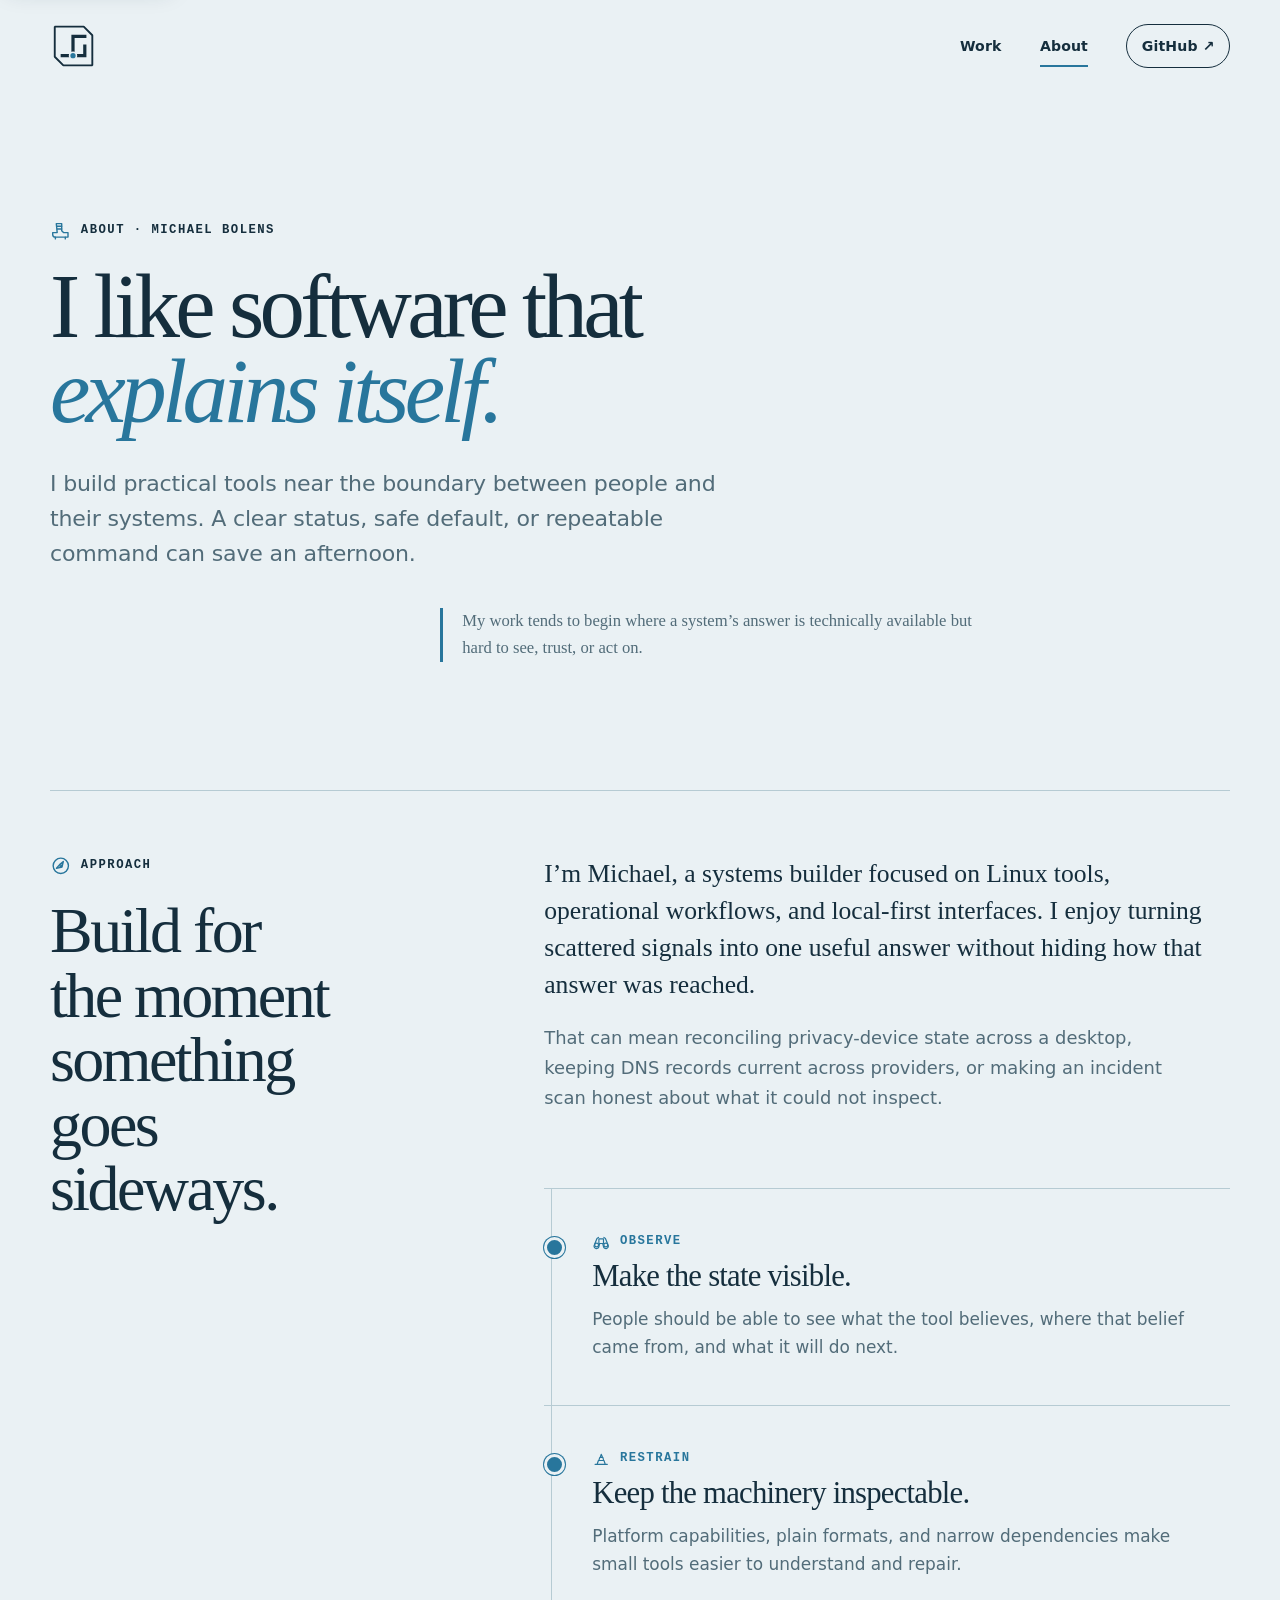
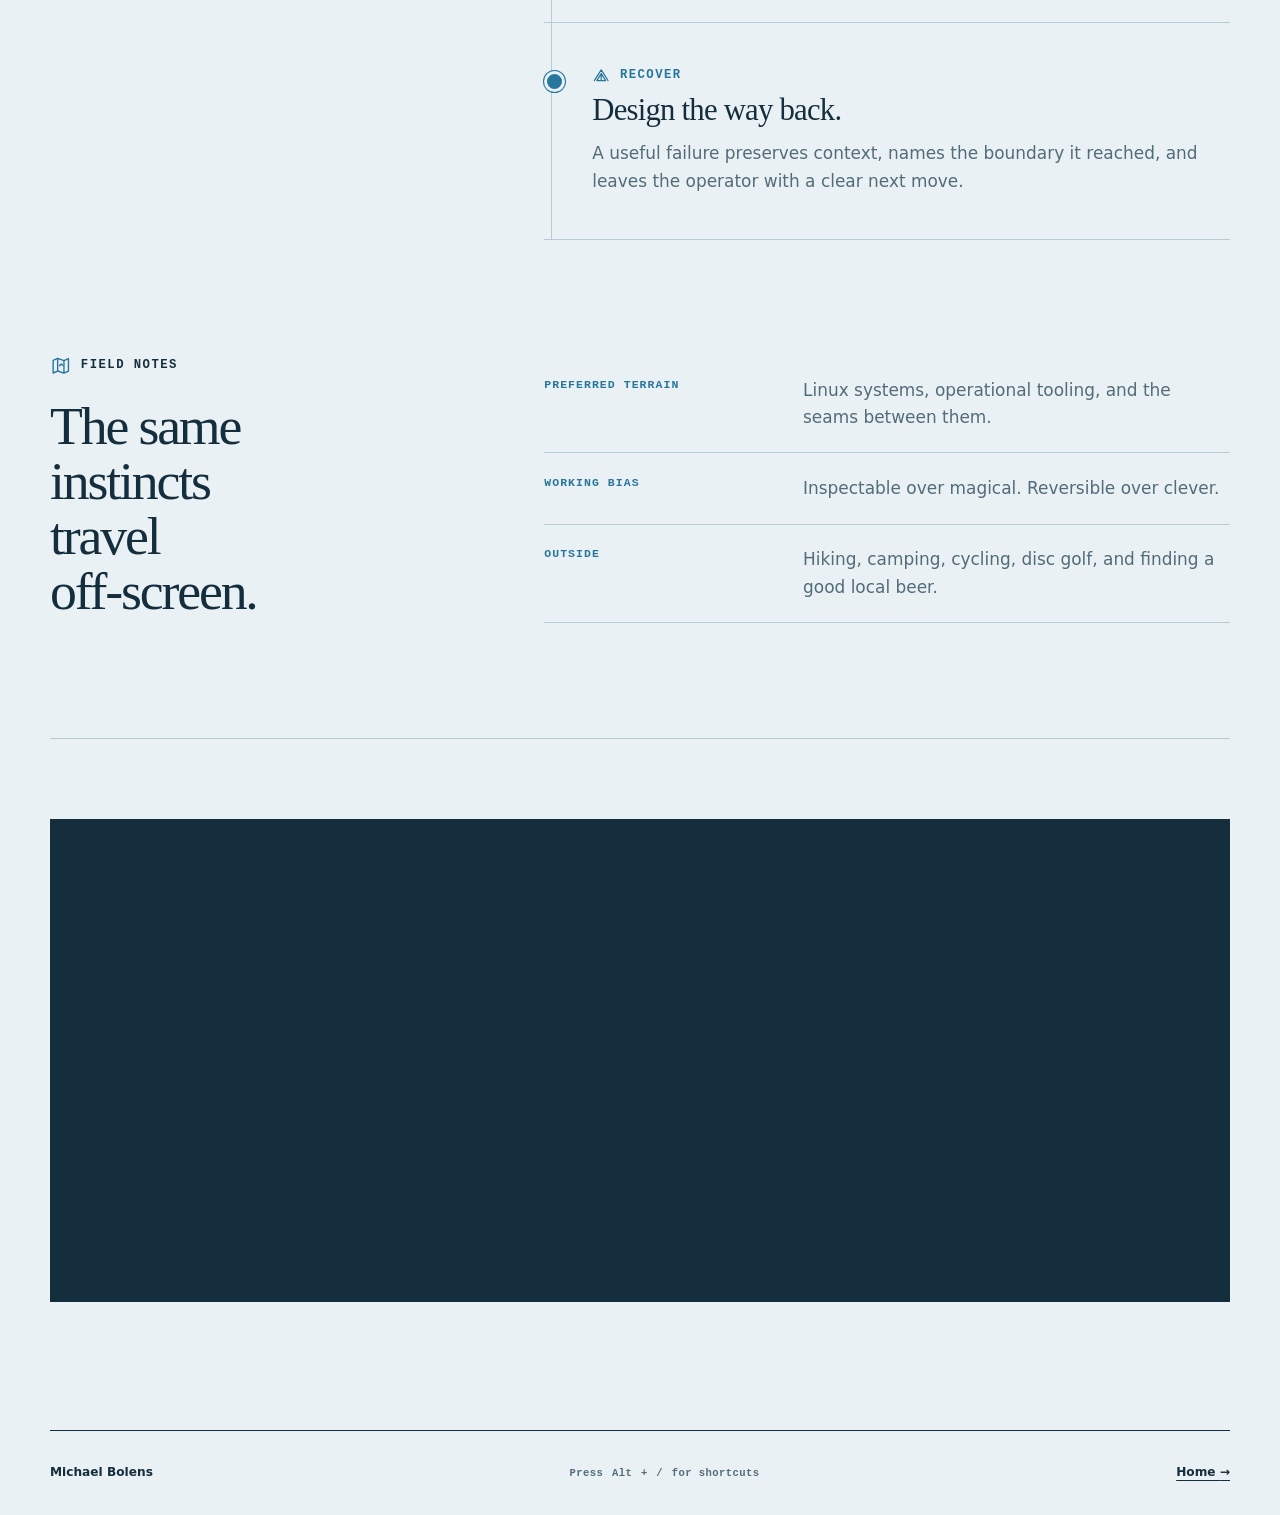
==== about/index.html @ bfe9352b "feat(ui): place trail glyphs across pages" ====
<!doctype html>
<html lang="en">
<head>
  <meta charset="utf-8"><meta name="viewport" content="width=device-width, initial-scale=1">
  <meta name="description" content="How Michael Bolens designs inspectable Linux tools, local-first interfaces, and practical recovery paths.">
  <meta property="og:title" content="About Michael Bolens">
  <meta property="og:description" content="An approach to Linux tools built around visible state, narrow dependencies, and clear recovery paths.">
  <meta property="og:type" content="website"><meta property="og:url" content="https://bolens.github.io/about/">
  <meta property="og:image" content="https://bolens.github.io/assets/social-card-v2.png"><meta property="og:image:alt" content="Michael Bolens, Linux systems builder. Tools that show their work.">
  <meta name="twitter:card" content="summary_large_image"><meta name="twitter:image" content="https://bolens.github.io/assets/social-card-v2.png">
  <meta name="theme-color" content="#eaf1f4" media="(prefers-color-scheme: light)"><meta name="theme-color" content="#10232f" media="(prefers-color-scheme: dark)"><title>About | Michael Bolens</title>
  <link rel="canonical" href="https://bolens.github.io/about/"><link rel="icon" href="../assets/favicon.svg" type="image/svg+xml"><script src="/assets/theme-picker.js"></script><script src="/assets/trail-glyphs.js" defer></script><link rel="stylesheet" href="../assets/site.css">
  <script type="application/ld+json">{"@context":"https://schema.org","@type":"ProfilePage","name":"About Michael Bolens","url":"https://bolens.github.io/about/","mainEntity":{"@type":"Person","name":"Michael Bolens","url":"https://bolens.github.io/","sameAs":["https://github.com/bolens"],"jobTitle":"Linux systems builder","knowsAbout":["Linux","infrastructure","desktop tooling","self-hosting","open-source software"]}}</script>
</head>
<body>
  <a class="skip-link" href="#main">Skip to content</a>
  <header class="site-header wrap"><a class="wordmark" href="../" aria-label="Michael Bolens, home"><svg class="brand-mark" viewBox="0 0 48 48" aria-hidden="true"><path class="brand-mark-frame" d="M7 6h27l8 8v28H15l-8-8Z"/><path class="brand-mark-route" d="M14 33h10V15h11M24 33h11v-9"/><circle class="brand-mark-node" cx="24" cy="33" r="3.2"/></svg></a><nav aria-label="Primary navigation"><a href="../#selected-work">Work</a><a aria-current="page" href="./">About</a><a class="nav-cta" rel="me" href="https://github.com/bolens">GitHub <span aria-hidden="true">↗</span></a></nav></header>
  <main id="main" class="inner-page wrap" tabindex="-1">
    <header class="page-intro about-intro" data-reveal><p class="eyebrow">About · Michael Bolens</p><h1>I like software that<br><em>explains itself.</em></h1><p class="lede">I build practical tools near the boundary between people and their systems. A clear status, safe default, or repeatable command can save an afternoon.</p><p class="about-intro-note">My work tends to begin where a system’s answer is technically available but hard to see, trust, or act on.</p></header>
    <section class="about-grid" aria-labelledby="about-approach" data-reveal>
      <div class="about-heading"><p class="eyebrow">Approach</p><h2 id="about-approach">Build for the moment something goes sideways.</h2></div>
      <div class="about-story">
        <div class="about-prologue"><p>I’m Michael, a systems builder focused on Linux tools, operational workflows, and local-first interfaces. I enjoy turning scattered signals into one useful answer without hiding how that answer was reached.</p><p>That can mean reconciling privacy-device state across a desktop, keeping DNS records current across providers, or making an incident scan honest about what it could not inspect.</p></div>
        <div class="about-principles">
          <article><p class="eyebrow">Observe</p><h3>Make the state visible.</h3><p>People should be able to see what the tool believes, where that belief came from, and what it will do next.</p></article>
          <article><p class="eyebrow">Restrain</p><h3>Keep the machinery inspectable.</h3><p>Platform capabilities, plain formats, and narrow dependencies make small tools easier to understand and repair.</p></article>
          <article><p class="eyebrow">Recover</p><h3>Design the way back.</h3><p>A useful failure preserves context, names the boundary it reached, and leaves the operator with a clear next move.</p></article>
        </div>
      </div>
    </section>
    <section class="about-field-notes" aria-labelledby="field-notes-title" data-reveal>
      <header><p class="eyebrow">Field notes</p><h2 id="field-notes-title">The same instincts travel off-screen.</h2></header>
      <dl><div><dt>Preferred terrain</dt><dd>Linux systems, operational tooling, and the seams between them.</dd></div><div><dt>Working bias</dt><dd>Inspectable over magical. Reversible over clever.</dd></div><div><dt>Outside</dt><dd>Hiking, camping, cycling, disc golf, and finding a good local beer.</dd></div></dl>
    </section>
    <section class="availability" data-reveal><p class="eyebrow">Follow the work</p><h2>The repositories carry the full trail: decisions, revisions, and working code.</h2><a class="button" href="https://github.com/bolens">Explore my GitHub profile <span aria-hidden="true">↗</span></a></section>
  </main>
  <footer class="site-footer wrap"><p>Michael Bolens</p><a href="../">Home <span aria-hidden="true">→</span></a></footer>
</body></html>
---- assets/site.css ----
:root {
  --paper: #eaf1f4; --snow: #f9fcfd; --ink: #152e3d; --muted: #526c79;
  --copper: #28769c; --lichen: #5f887d; --line: #b6cbd3;
  --art-hot:#b64055;--art-warm:#a76516;--art-success:#26745f;--art-cool:#397a94;--art-violet:#684c9c;--art-panel:#173746;--art-panel-line:#5d8da0;--art-on-panel:#f2fafc;--art-track:#496b78;--art-forest:#3f765d;
  --serif: Charter, 'Bitstream Charter', 'Iowan Old Style', 'Palatino Linotype', Georgia, serif;
  --sans: 'Avenir Next', Avenir, 'Segoe UI Variable', 'Segoe UI', ui-sans-serif, system-ui, -apple-system, sans-serif;
  --mono: 'IBM Plex Mono', 'SFMono-Regular', Consolas, 'Liberation Mono', ui-monospace, monospace;
  --wrap: min(1180px, calc(100vw - 40px));
  --scene-sky:#d9eef4;--scene-sky-edge:#77a8b8;--scene-celestial:#e4b95f;
}
:root[data-palette="alpine"] { --paper:#edf4f3;--snow:#fbfdfb;--ink:#142c2b;--muted:#536765;--copper:#b64c32;--lichen:#718d62;--line:#b9c9c6;--art-hot:#c3442e;--art-warm:#a76811;--art-success:#327559;--art-cool:#3f7d8b;--art-violet:#76549b;--art-panel:#173633;--art-panel-line:#668f88;--art-on-panel:#f3fbf8;--art-track:#547873;--art-forest:#527f55; }
:root[data-palette="desert"] { --paper:#f3ead8;--snow:#fffaf0;--ink:#302820;--muted:#6d5e4e;--copper:#b4492f;--lichen:#667a45;--line:#cdbda5;--art-hot:#c63f2e;--art-warm:#9c6411;--art-success:#497044;--art-cool:#397885;--art-violet:#765396;--art-panel:#382820;--art-panel-line:#96725a;--art-on-panel:#fff7e8;--art-track:#806858;--art-forest:#637446; }
:root[data-palette="glacier"] { --paper:#eaf1f4;--snow:#f9fcfd;--ink:#152e3d;--muted:#526c79;--copper:#28769c;--lichen:#5f887d;--line:#b6cbd3;--art-hot:#b64055;--art-warm:#a76516;--art-success:#26745f;--art-cool:#397a94;--art-violet:#684c9c;--art-panel:#173746;--art-panel-line:#5d8da0;--art-on-panel:#f2fafc;--art-track:#496b78;--art-forest:#3f765d; }
:root[data-palette="signal"] { --paper:#f0edf5;--snow:#fcfaff;--ink:#2b233b;--muted:#685e78;--copper:#7550a4;--lichen:#347765;--line:#c9bfd6;--art-hot:#b83e69;--art-warm:#9a6418;--art-success:#28735f;--art-cool:#34778f;--art-violet:#724ca7;--art-panel:#302541;--art-panel-line:#806b9a;--art-on-panel:#fcf8ff;--art-track:#675778;--art-forest:#39745c; }
:root[data-palette="forest"] { --paper:#edf1e7;--snow:#fafcf6;--ink:#243126;--muted:#5d6b5e;--copper:#a74f32;--lichen:#66804d;--line:#bdc8b8;--art-hot:#b74d36;--art-warm:#9a6a21;--art-success:#3d7146;--art-cool:#477985;--art-violet:#6e5b8c;--art-panel:#263b2b;--art-panel-line:#718b70;--art-on-panel:#f5faef;--art-track:#617760;--art-forest:#476b3f; }
:root[data-palette="coast"] { --paper:#e8f0ef;--snow:#f8fcfb;--ink:#173337;--muted:#557075;--copper:#b85d3f;--lichen:#4f8171;--line:#b4c9c7;--art-hot:#c25243;--art-warm:#a77926;--art-success:#367563;--art-cool:#337b91;--art-violet:#665b91;--art-panel:#183d42;--art-panel-line:#609099;--art-on-panel:#f1fbfa;--art-track:#557b7e;--art-forest:#427664; }
:root[data-palette="meadow"] { --paper:#f1efe4;--snow:#fcfbf5;--ink:#313426;--muted:#6c6c58;--copper:#6c579c;--lichen:#708442;--line:#ccc8b5;--art-hot:#b64f72;--art-warm:#a8741d;--art-success:#557936;--art-cool:#497d88;--art-violet:#7354a3;--art-panel:#343a27;--art-panel-line:#858c62;--art-on-panel:#fbfaef;--art-track:#74765f;--art-forest:#5d7539; }
:root[data-palette="volcanic"] { --paper:#eeeae7;--snow:#faf8f6;--ink:#342a27;--muted:#70615c;--copper:#c24f35;--lichen:#68744c;--line:#cbbdb7;--art-hot:#d04432;--art-warm:#ae6819;--art-success:#557345;--art-cool:#477681;--art-violet:#765588;--art-panel:#3d2b27;--art-panel-line:#936d61;--art-on-panel:#fff8f4;--art-track:#816963;--art-forest:#61704a; }
* { box-sizing: border-box; }
html { scroll-behavior: smooth; background: var(--paper); }
body { margin: 0; color: var(--ink); background: var(--paper); font: 400 clamp(1rem,.97rem + .12vw,1.06rem)/1.62 var(--sans); font-kerning: normal; font-optical-sizing: auto; font-variant-ligatures: common-ligatures contextual; text-rendering: optimizeLegibility; }
main:focus { outline: 0; }
.visually-hidden { position:absolute!important; width:1px!important; height:1px!important; margin:-1px!important; padding:0!important; overflow:hidden!important; clip:rect(0 0 0 0)!important; clip-path:inset(50%)!important; border:0!important; white-space:nowrap!important; }
a { color: inherit; text-decoration-thickness: .08em; text-underline-offset: .18em; }
svg { display: block; max-width: 100%; }
.palette-picker { position: fixed; z-index: 30; right: max(1rem,calc((100vw - 1180px)/2)); bottom: 1rem; color: var(--ink); font: 700 .72rem/1.3 var(--mono); letter-spacing: .06em; text-transform: uppercase; }
.palette-picker[hidden] { display: none; }
.palette-picker summary { display: flex; align-items: center; gap: .55rem; padding: .7rem .85rem; border: 1px solid var(--line); border-radius: 999px; background: color-mix(in srgb,var(--snow) 92%,transparent); box-shadow: 0 8px 24px color-mix(in srgb,var(--ink) 12%,transparent); cursor: pointer; list-style: none; backdrop-filter: blur(10px); }
.palette-picker summary::-webkit-details-marker { display: none; }.palette-picker summary:focus-visible { outline: 3px solid var(--copper); outline-offset: 3px; }
.palette-current { width: .75rem; aspect-ratio: 1; border: 2px solid var(--snow); border-radius: 50%; background: var(--copper); box-shadow: 0 0 0 1px var(--ink); }
.palette-panels { position:absolute; right:0; bottom:calc(100% + .6rem); display:grid; grid-template-columns:minmax(13rem,1fr) minmax(8rem,.7fr); gap:1px; width:max-content; max-width:calc(100vw - 2rem); overflow:hidden; border:1px solid var(--line); border-radius:4px; background:var(--line); box-shadow:0 18px 45px color-mix(in srgb,var(--ink) 16%,transparent); }
.palette-picker fieldset { min-width: 0; margin: 0; padding: .55rem; border: 0; background: var(--snow); }
.palette-picker .theme-options { min-width: 8rem; }
.palette-picker legend { position: absolute; width: 1px; height: 1px; overflow: hidden; clip-path: inset(50%); white-space: nowrap; }
.palette-picker label { display: grid; grid-template-columns: auto 2.6rem 1fr; align-items: center; gap: .65rem; padding: .65rem .55rem; border-radius: 2px; cursor: pointer; }.palette-picker label:hover { background: var(--paper); }.palette-picker input { margin: 0; accent-color: var(--copper); }
.palette-picker .theme-options label { grid-template-columns:auto 1fr; }
.palette-swatches { display:flex; overflow:hidden; height:1rem; border:1px solid color-mix(in srgb,var(--ink) 25%,transparent); border-radius:999px; }.palette-swatches i { flex:1; background:var(--option-paper); }.palette-swatches i:nth-child(2) { background:var(--option-ink); }.palette-swatches i:nth-child(3) { background:var(--option-accent); }.palette-swatches i:nth-child(4) { background:var(--option-terrain); }.palette-swatches i:nth-child(5) { background:var(--option-water); }
[data-palette-option="alpine"] { --option-paper:#edf4f3;--option-ink:#142c2b;--option-accent:#b64c32;--option-terrain:#718d62;--option-water:#3f7d8b;--option-night-paper:#102322;--option-night-ink:#eaf3ef;--option-night-accent:#ef795c;--option-night-terrain:#a8c49a;--option-night-water:#8fcbd4; }
[data-palette-option="desert"] { --option-paper:#f3ead8;--option-ink:#302820;--option-accent:#b4492f;--option-terrain:#667a45;--option-water:#397885;--option-night-paper:#211914;--option-night-ink:#f7ead2;--option-night-accent:#ff7952;--option-night-terrain:#b3c578;--option-night-water:#79c4cf; }
[data-palette-option="glacier"] { --option-paper:#eaf1f4;--option-ink:#152e3d;--option-accent:#28769c;--option-terrain:#5f887d;--option-water:#397a94;--option-night-paper:#10232f;--option-night-ink:#eaf6fa;--option-night-accent:#70bce2;--option-night-terrain:#83b7aa;--option-night-water:#72c1df; }
[data-palette-option="signal"] { --option-paper:#f0edf5;--option-ink:#2b233b;--option-accent:#7550a4;--option-terrain:#347765;--option-water:#34778f;--option-night-paper:#1d1729;--option-night-ink:#f3edfa;--option-night-accent:#c09aef;--option-night-terrain:#78c7ae;--option-night-water:#74c5df; }
[data-palette-option="forest"] { --option-paper:#edf1e7;--option-ink:#243126;--option-accent:#a74f32;--option-terrain:#66804d;--option-water:#477985;--option-night-paper:#172119;--option-night-ink:#eef5e9;--option-night-accent:#f08a62;--option-night-terrain:#a8c47c;--option-night-water:#82c4cc; }
[data-palette-option="coast"] { --option-paper:#e8f0ef;--option-ink:#173337;--option-accent:#b85d3f;--option-terrain:#4f8171;--option-water:#337b91;--option-night-paper:#102326;--option-night-ink:#edf8f7;--option-night-accent:#ff9471;--option-night-terrain:#83c2aa;--option-night-water:#76cadc; }
[data-palette-option="meadow"] { --option-paper:#f1efe4;--option-ink:#313426;--option-accent:#6c579c;--option-terrain:#708442;--option-water:#497d88;--option-night-paper:#202019;--option-night-ink:#f5f2df;--option-night-accent:#c5a4f1;--option-night-terrain:#b1c976;--option-night-water:#83c5ce; }
[data-palette-option="volcanic"] { --option-paper:#eeeae7;--option-ink:#342a27;--option-accent:#c24f35;--option-terrain:#68744c;--option-water:#477681;--option-night-paper:#211a18;--option-night-ink:#f8eee8;--option-night-accent:#ff7b57;--option-night-terrain:#aebc78;--option-night-water:#7ac2ce; }
:root[data-theme="night"] [data-palette-option] { --option-paper:var(--option-night-paper);--option-ink:var(--option-night-ink);--option-accent:var(--option-night-accent);--option-terrain:var(--option-night-terrain);--option-water:var(--option-night-water); }
.command-palette { color-scheme:inherit; width: min(42rem,calc(100vw - 2rem)); max-height: min(42rem,calc(100dvh - 2rem)); margin: clamp(1rem,12vh,7rem) auto auto; padding: 0; overflow: hidden; border: 1px solid var(--line); border-radius: 5px; background: var(--snow); color: var(--ink); box-shadow: 0 28px 90px color-mix(in srgb,var(--ink) 28%,transparent); }
.command-palette::backdrop { background: color-mix(in srgb,var(--ink) 42%,transparent); backdrop-filter: blur(7px); }
.command-search { display: grid; grid-template-columns: auto 1fr auto; align-items: center; gap: .75rem; padding: .9rem 1rem; border-bottom: 1px solid var(--line); color: var(--muted); }
.command-search > span { color: var(--copper); font: 400 1.5rem/1 var(--serif); }
.command-search input { min-width: 0; padding: .3rem 0; border: 0; outline: 0; background: transparent; color: var(--ink); font: 400 clamp(1rem,2vw,1.18rem)/1.4 var(--sans); }
.command-search input::placeholder { color: var(--muted); }
.command-palette kbd { min-width: 1.55rem; padding: .16rem .34rem; border: 1px solid var(--line); border-bottom-width: 2px; border-radius: 3px; background: var(--paper); color: var(--muted); font: 700 .66rem/1.2 var(--mono); text-align: center; }
.command-results { max-height: min(29rem,calc(100dvh - 11rem)); overflow-y: auto; padding: .45rem; }
.command-results button { width: 100%; display: grid; grid-template-columns: 1fr auto; align-items: center; gap: 1rem; padding: .75rem .8rem; border: 0; border-radius: 3px; background: transparent; color: var(--ink); text-align: left; cursor: pointer; }
.command-results button[aria-selected="true"] { background: var(--paper); box-shadow: inset 3px 0 var(--copper); }
.command-results button span { display: grid; gap: .14rem; }
.command-results b { font: 700 .9rem/1.35 var(--sans); }
.command-results small { color: var(--muted); font-size: .76rem; line-height: 1.35; }
.command-results i { color: var(--copper); font: normal 700 .64rem/1.3 var(--mono); letter-spacing: .07em; text-transform: uppercase; }
.command-meta { display:flex!important; grid-auto-flow:column; align-items:center; justify-content:end; gap:.6rem!important; }
.command-meta kbd { white-space:nowrap; }
.command-empty { margin: 0; padding: 2.5rem 1rem; color: var(--muted); text-align: center; }
.command-palette footer { display: flex; gap: 1rem; padding: .65rem 1rem; border-top: 1px solid var(--line); color: var(--muted); font: 700 .65rem/1.4 var(--mono); }
.command-palette footer span { display: flex; align-items: center; gap: .3rem; }
.wrap { width: var(--wrap); margin-inline: auto; }
.skip-link { position:fixed; z-index:20; top:8px; left:8px; padding:.7rem 1rem; border:1px solid var(--art-panel-line); border-radius:3px; background:var(--art-panel); color:var(--art-on-panel); box-shadow:0 8px 24px color-mix(in srgb,var(--ink) 18%,transparent); translate:0 -150%; }
.skip-link:is(:focus,:focus-visible) { translate:0!important; }
.skip-link:focus-visible { outline-color:var(--copper); }
:focus-visible { outline: 3px solid var(--copper); outline-offset: 4px; }
.site-header { min-height: 92px; display: flex; justify-content: space-between; align-items: center; }
.wordmark { display: block; width: 46px; color: var(--ink); text-decoration: none; }
.wordmark { view-transition-name: site-mark; }
.brand-mark { width: 100%; overflow: visible; scale: 1.12; }
.brand-mark-frame { fill: none; stroke: currentColor; stroke-width: 1.75; stroke-linejoin: bevel; }
.brand-mark-route { fill: none; stroke: currentColor; stroke-width: 3; stroke-linecap: square; stroke-linejoin: miter; }
.brand-mark-node { fill: var(--copper); stroke: var(--paper); stroke-width: 1.5; }
.wordmark .brand-mark-route, .wordmark .brand-mark-node { transition: stroke .2s, fill .2s, translate .2s; }
.wordmark:hover .brand-mark-route { stroke: var(--copper); translate: 2px 0; }
.wordmark:hover .brand-mark-node { fill: var(--ink); }
nav { display: flex; align-items: center; gap: clamp(1.2rem, 3vw, 2.4rem); }
.site-header nav { view-transition-name: site-nav; }
nav a { text-decoration: none; font-size: .88rem; font-weight: 700; letter-spacing: .01em; }
nav a:not(.nav-cta) { padding-block: .6rem; background: linear-gradient(var(--copper),var(--copper)) 0 100%/0 2px no-repeat; transition: background-size .25s ease; }
nav a:not(.nav-cta):hover, nav a[aria-current="page"] { background-size: 100% 2px; }
.nav-cta { border: 1px solid var(--ink); border-radius: 999px; padding: .58rem .9rem; transition: color .2s, background .2s; }
.nav-cta:hover { background: var(--ink); color: var(--snow); }
.hero { min-height: calc(100svh - 92px); display: grid; grid-template-columns: 1.03fr .97fr; align-items: center; gap: clamp(1rem, 5vw, 5rem); padding-block: clamp(2rem, 5vw, 5rem) 5rem; }
.eyebrow { margin: 0 0 1.4rem; font: 700 clamp(.7rem,.67rem + .12vw,.77rem)/1.45 var(--mono); letter-spacing: .12em; text-transform: uppercase; }
.eyebrow:has(.trail-glyph) { display:flex; align-items:center; gap:.58rem; }
.trail-glyph { width:1.35rem; height:1.35rem; flex:0 0 auto; overflow:visible; color:var(--copper); fill:none; stroke:currentColor; stroke-width:1.55; stroke-linecap:round; stroke-linejoin:round; vector-effect:non-scaling-stroke; }
.case-story .trail-glyph { color:var(--lichen); }
.contact .trail-glyph { color:var(--art-warm); }
.about-principles .trail-glyph { width:1.15rem; height:1.15rem; }
.status-dot { display: inline-block; width: .56rem; aspect-ratio: 1; margin-right: .5rem; border-radius: 50%; background: var(--copper); box-shadow: 0 0 0 4px color-mix(in srgb, var(--copper) 18%, transparent); }
h1,h2,h3 { text-wrap: balance; }
p,dd,small { text-wrap: pretty; }
h1 { margin: 0; font: 400 clamp(3.5rem,7.1vw,6.9rem)/.94 var(--serif); letter-spacing: -.052em; }
h1 em, h2 em { color: var(--copper); font-weight: 400; }
.lede { max-width: 39rem; margin: 2rem 0 0; color: var(--muted); font-size: clamp(1.1rem,1.35vw + .72rem,1.38rem); line-height: 1.58; letter-spacing: -.008em; }
.hero-actions { display: flex; flex-wrap: wrap; align-items: center; gap: 1.4rem; margin-top: 2.3rem; }
.button { display: inline-flex; align-items: center; gap: 1.5rem; border: 1px solid var(--ink); border-radius: 999px; padding: .85rem 1.15rem; background: var(--ink); color: var(--snow); text-decoration: none; font-size: .86rem; font-weight: 700; transition: transform .2s, background .2s, color .2s; }
.button:hover { transform: translateY(-2px); background: var(--copper); border-color: var(--copper); }
.text-link { padding: .6rem 0; font-size: .9rem; font-weight: 700; text-underline-offset: .3rem; }
.signal-map { margin: 0; align-self: stretch; display: flex; flex-direction: column; justify-content: center; }
.signal-map svg { width: min(100%, 610px); margin-inline: auto; overflow: visible; }
.signal-map figcaption { margin: -1rem 1rem 0 auto; color: var(--muted); font: .75rem/1.4 var(--mono); text-transform: uppercase; letter-spacing: .08em; }
.contours path { fill: none; stroke: var(--line); stroke-width: 1; }
.signal-path { fill: none; stroke: var(--copper); stroke-width: 4; stroke-linecap: round; stroke-dasharray: 1; stroke-dashoffset: 1; animation: route 2.2s .35s cubic-bezier(.65,0,.25,1) forwards; }
.signal-glow { stroke: color-mix(in srgb, var(--copper) 18%, transparent); stroke-width: 16; }
.map-node circle:first-child { fill: var(--paper); stroke: var(--ink); stroke-width: 2; filter: url(#soft-shadow); }
.map-node .pulse { fill: none; stroke: var(--copper); stroke-width: 2; transform-box: fill-box; transform-origin: center; animation: pulse 3s ease-out infinite; }
.map-node text, .map-key text { fill: var(--ink); font: 700 11px var(--mono); letter-spacing: 1px; }
.map-key path { stroke: var(--ink); stroke-width: 1; }
.node-infra .pulse { animation-delay: .45s; }.node-desktop .pulse { animation-delay: .9s;}.node-play .pulse { animation-delay: 1.35s;}
@keyframes route { to { stroke-dashoffset: 0; }}
@keyframes pulse { 0%,35% { opacity: .8; transform: scale(.65); } 75%,100% { opacity: 0; transform: scale(1.65); }}
.principles { display: grid; grid-template-columns: .8fr 3fr; align-items: center; padding: 1.35rem 0; border-block: 1px solid var(--line); }
.principles p { margin: 0; color: var(--muted); font: 700 .75rem var(--mono); text-transform: uppercase; letter-spacing: .1em; }
.principles ul { display: flex; justify-content: space-between; gap: 1.5rem; margin: 0; padding: 0; list-style: none; font: 400 clamp(1.05rem, 2vw, 1.4rem) var(--serif); }
.principles li::before { content: '◆'; margin-right: 1rem; color: var(--copper); font-size: .52em; vertical-align: .22em; }
.work-section { padding-block: clamp(6rem, 12vw, 11rem); }
.section-heading { display: grid; grid-template-columns: .7fr 2fr 1.1fr; gap: 2rem; align-items: end; margin-bottom: 4rem; }
.section-heading .eyebrow { align-self: start; }
.section-heading h2, .toolbox h2, .about-grid h2, .availability h2 { margin: 0; font: 400 clamp(2.3rem,5vw,4.7rem)/1.01 var(--serif); letter-spacing: -.04em; }
.section-heading > p:last-child { margin: 0; color: var(--muted); }
.project-list { display: grid; grid-template-columns: repeat(2, 1fr); gap: 1.2rem; }
.project { min-width: 0; }
.project-featured { grid-column: 1 / -1; }
.project-link { height: 100%; display: grid; grid-template-rows: auto 1fr; overflow: clip; border: 1px solid var(--line); border-radius: 3px; background: var(--snow); text-decoration: none; transition: transform .28s ease, box-shadow .28s ease; }
.project-link:hover { transform: translateY(-5px); box-shadow: 0 20px 45px rgba(20,44,43,.11); }
.project-visual { background: color-mix(in srgb,var(--paper) 78%,var(--lichen)); overflow: hidden; }
.project-featured .project-visual { aspect-ratio: 2.45 / 1; }
.project:not(.project-featured) .project-visual { aspect-ratio: 1.55 / 1; }
.project-visual svg { width: 100%; height: 100%; }
.project-visual text { fill: var(--muted); font: 700 11px var(--mono); letter-spacing: 1.4px; }
.card-grid { fill: none; stroke: color-mix(in srgb,var(--ink) 12%,transparent); stroke-width: 1; }
.visual-ddns .ddns-routes path { fill: none; stroke: var(--art-track); stroke-width: 2.5; stroke-dasharray: 6 9; }
.visual-ddns .ddns-endpoints > g > circle:first-child { fill: var(--paper); stroke: var(--ink); stroke-width: 4; }
.visual-ddns .endpoint-core { fill: var(--lichen); stroke: var(--paper); stroke-width: 2; transform-box: fill-box; transform-origin: center; animation: endpoint-pulse 2.4s ease-in-out infinite; }
.visual-ddns .ddns-endpoints > g:nth-child(2) .endpoint-core { animation-delay: -.8s; }.visual-ddns .ddns-endpoints > g:nth-child(3) .endpoint-core { animation-delay: -1.6s; }
.visual-ddns .ddns-packets circle { fill: var(--art-hot); stroke: var(--art-warm); stroke-width: 3; }
.ddns-server rect { fill: var(--art-panel); stroke: var(--art-panel-line); stroke-width: 2; }.ddns-server .server-top { stroke: var(--art-panel-line); stroke-width: 2; }.ddns-server > circle:not(.server-status) { fill: var(--art-hot); }.ddns-server > circle:nth-of-type(2) { fill: var(--art-warm); }.ddns-server .server-lines { fill: none; stroke: var(--art-on-panel); stroke-width: 7; stroke-linecap: round; }.ddns-server .server-status { fill: var(--art-success); animation: status-blink 1.8s ease-in-out infinite; }
@keyframes endpoint-pulse { 50% { fill: var(--art-hot); scale: 1.35; } }
@keyframes status-blink { 50% { opacity: .35; } }
.visual-shield .shield { fill: var(--art-panel); }.visual-shield .shield-inset { fill: none; stroke: var(--art-panel-line); stroke-width: 2; stroke-dasharray: 5 7; }.visual-shield .scan { stroke: var(--art-hot); stroke-width: 5; stroke-linecap: round; filter: drop-shadow(0 0 5px color-mix(in srgb,var(--art-hot) 55%,transparent)); animation: scan 2.8s ease-in-out infinite; }.visual-shield .check { fill: none; stroke: var(--art-on-panel); stroke-width: 12; stroke-linecap: round; stroke-linejoin: round; stroke-dasharray: 1; stroke-dashoffset: 1; animation: check-draw 2.8s ease-out infinite; }.evidence-dots circle { fill: var(--art-warm); stroke: var(--ink); stroke-width: 3; transform-box: fill-box; transform-origin: center; animation: evidence-read 2.8s ease-in-out infinite; }.evidence-dots circle:nth-child(2) { animation-delay: -.9s; }.evidence-dots circle:nth-child(3) { animation-delay: -1.8s; }
@keyframes scan { 0%,100% { translate: 0 -35px; opacity: .45; } 50% { translate: 0 45px; opacity: 1; }}
@keyframes check-draw { 0%,48% { stroke-dashoffset: 1; } 72%,100% { stroke-dashoffset: 0; } }
@keyframes evidence-read { 50% { fill: var(--art-hot); scale: 1.35; } }
.visual-devices .device-panel { fill: var(--art-panel); stroke: var(--art-panel-line); stroke-width: 2; }.device-header { stroke: var(--art-panel-line); stroke-width: 2; }.window-dots circle { fill: var(--art-hot); }.window-dots circle:nth-child(2) { fill: var(--art-warm); }.window-dots circle:nth-child(3) { fill: var(--art-success); }.device-icons { fill: none; stroke: var(--art-success); stroke-width: 3; stroke-linecap: round; stroke-linejoin: round; }.device-labels path { stroke: var(--art-on-panel); stroke-width: 5; stroke-linecap: round; opacity: .82; }.toggle-tracks rect { fill: var(--art-track); }.toggles circle { fill: var(--art-hot); transform-box: fill-box; transform-origin: center; animation: toggle 3.6s steps(1,end) infinite; }.toggles circle:nth-child(2){animation-delay:-1.2s}.toggles circle:nth-child(3){animation-delay:-2.4s}
@keyframes toggle { 50% { fill: var(--art-success); translate: 28px 0; }}
.project-copy { padding: clamp(1.4rem, 3vw, 2.4rem); }
.project-meta { margin: 0 0 1rem; color: var(--muted); font: 700 .75rem/1.4 var(--mono); letter-spacing: .08em; text-transform: uppercase; }
.project h3 { display: flex; justify-content: space-between; gap: 1rem; margin: 0; font: 400 clamp(1.8rem,3.6vw,3.1rem)/1.08 var(--serif); letter-spacing: -.032em; }
.project-copy > p:last-child { max-width: 62ch; margin: 1rem 0 0; color: var(--muted); line-height: 1.62; }
.project-evidence { display:grid; grid-template-columns:repeat(2,minmax(0,1fr)); gap:1px; margin:1.25rem 0 0; border-top:1px solid var(--line); background:var(--line); }
.project-evidence div { min-width:0; padding:.85rem .75rem 0 0; background:var(--snow); }
.project-evidence dt { color:var(--muted); font:700 .64rem/1.4 var(--mono); letter-spacing:.1em; text-transform:uppercase; }
.project-evidence dd { margin:.22rem 0 0; font:700 .78rem/1.45 var(--sans); }
.all-work { margin: 2.2rem 0 0; text-align: center; }.button-secondary { background: transparent; color: var(--ink); }.button-secondary:hover { color: var(--snow); }
.toolbox { display: grid; grid-template-columns: 1fr 1.25fr; gap: clamp(3rem, 8vw, 8rem); padding-block: clamp(5rem, 10vw, 9rem); border-top: 1px solid var(--line); }
.toolbox dl { margin: 0; }.toolbox dl div { padding: 1.45rem 0; border-bottom: 1px solid var(--line); }.toolbox dt { margin-bottom: .55rem; font: 700 .75rem/1.4 var(--mono); text-transform: uppercase; letter-spacing: .11em; }.toolbox dd { max-width: 58ch; margin: 0; color: var(--muted); font-size: 1.08rem; line-height: 1.62; }
.current { display:grid; grid-template-columns:.7fr 2.3fr; gap:clamp(2rem,7vw,7rem); padding-block:clamp(4rem,8vw,7rem); border-top:1px solid var(--line); }
.current h2,.contact h2 { max-width:16ch; margin:0; font:400 clamp(2.2rem,4.4vw,4.2rem)/1.03 var(--serif); letter-spacing:-.04em; }
.current h2 + p,.contact div > p { max-width:62ch; margin:1.4rem 0 0; color:var(--muted); font-size:1.06rem; line-height:1.68; }
.current-date { margin:0; color:var(--muted); font:700 .68rem/1.45 var(--mono); letter-spacing:.08em; text-transform:uppercase; }
.contact { display:grid; grid-template-columns:1.35fr 1fr; gap:clamp(2rem,7vw,7rem); align-items:end; padding:clamp(3rem,6vw,5.5rem); background:var(--ink); color:var(--paper); }
.contact .eyebrow,.contact div > p { color:color-mix(in srgb,var(--paper) 72%,transparent); }
.contact .button { margin-top:1.6rem; border-color:var(--paper); background:var(--paper); color:var(--ink); }
.contact .button:hover { border-color:var(--copper); background:var(--copper); color:var(--paper); }
.hobbies { display: grid; grid-template-columns: minmax(13rem,.8fr) 2fr; align-items: center; gap: clamp(2rem,6vw,6rem); padding-block: clamp(3rem,6vw,4.5rem); border-top: 1px solid var(--line); }
.hobbies-heading h2 { max-width: 22rem; margin: 0; font: 400 clamp(1.7rem,2.8vw,2.65rem)/1.03 var(--serif); letter-spacing: -.04em; }
.hobby-route { position: relative; min-width: 0; isolation: isolate; }
.hobby-trail,.hobby-flight-layer { position: absolute; inset: 5px 0 auto; width: 100%; height: 96px; overflow: visible; pointer-events: none; }.hobby-trail { z-index: -1; }.hobby-flight-layer { z-index: 2; }
.hobby-trail path { fill: none; stroke: var(--line); stroke-width: 1.5; stroke-dasharray: .018 .014; vector-effect: non-scaling-stroke; }
.hobby-traveler,.hobby-landed-disc { fill: var(--copper); stroke: var(--paper); stroke-width: 2.5; vector-effect: non-scaling-stroke; }.traveler-disc .disc-body { fill:var(--art-hot);stroke:var(--art-warm); }.traveler-disc .disc-rim { fill:none;stroke:color-mix(in srgb,var(--art-hot) 65%,var(--ink));stroke-width:1.3; }.traveler-disc .disc-mark { fill:var(--scene-celestial);stroke:none; }.hobby-landed-disc { display: none; }
.hobby-thrower { fill: var(--paper); stroke: var(--ink); stroke-width: 2; stroke-linecap: round; stroke-linejoin: round; vector-effect: non-scaling-stroke; transform-box: view-box; transform-origin: 25px 60px; animation: thrower-exit 24s linear infinite; }.hobby-thrower path { fill: none; }.thrower-body { transform-box: view-box; transform-origin: 25px 47px; animation: drive-lean 24s ease-out infinite; }.throwing-arm { transform-box: view-box; transform-origin: 25px 47px; animation: disc-throw 24s cubic-bezier(.2,.8,.3,1) infinite,throw-arm-visibility 24s linear infinite; }.walking-arm { opacity:0;animation:walk-arm-visibility 24s linear infinite; }.thrower-leg { transform-box: view-box; transform-origin: 25px 60px; }.thrower-leg-front { animation: walk-front 24s ease-in-out infinite; }.thrower-leg-back { animation: walk-back 24s ease-in-out infinite; }
.person-neck,.person-face,.person-clothes,.girl-clothes,.person-shoes { fill:none;stroke-linecap:round;stroke-linejoin:round; }.person-neck,.person-face,.person-hand { stroke:#9b674d; }.person-hand { fill:#d5a17d;stroke-width:.8; }.person-clothes { stroke:#86b2bd;stroke-width:1; }.girl-clothes { stroke:#a8c49a;stroke-width:1; }.person-shoes { stroke:#293b48;stroke-width:2.2; }
.hobby-thrower .man-hair-detail,.hobby-cheerers .man-hair-detail { fill:none;stroke:#7d4435;stroke-width:.75; }
.hobby-thrower .person-skin { fill: #d5a17d; stroke: #9b674d; }.hobby-thrower .man-hair { fill: #d99068; stroke: #d99068; }.hobby-thrower .man-beard { stroke: #8b553d; stroke-width: 1.3; }.hobby-thrower .man-glasses { fill: #111; stroke: #111; stroke-width: .8; }.hobby-thrower .thrower-body { fill: #527f91; stroke: #86b2bd; }.hobby-thrower .throwing-arm,.hobby-thrower .walking-arm { stroke:#d5a17d; }.throwing-hand { transform-box:view-box;transform-origin:25px 47px;animation:disc-throw 24s cubic-bezier(.2,.8,.3,1) infinite,throw-arm-visibility 24s linear infinite; }.walking-hand { opacity:0;animation:walk-arm-visibility 24s linear infinite; }.hobby-thrower .thrower-leg { stroke: #293b48; stroke-width: 2.8; }.walking-girl { opacity: 0; animation: companion-join 24s ease-in-out infinite; }.hobby-thrower .girl-hair { fill: #4a2d25; stroke: #4a2d25; }.hobby-thrower .girl-jacket { fill: #78996d; stroke: #a8c49a; }.hobby-thrower .girl-arms { stroke: #d5a17d; }.hobby-thrower .girl-legs { stroke: #343845; stroke-width: 2.6; }.walking-dog { opacity: 0; animation: dog-join 24s ease-in-out infinite; }.hobby-thrower .dog-body { fill: #f5f2e9; stroke: #f5f2e9; }.hobby-thrower .dog-head { fill: #141919; stroke: #141919; }.hobby-thrower .dog-eye { fill:#f5f2e9;stroke:none; }.hobby-thrower .dog-details,.hobby-thrower .dog-feathering { fill:none;stroke:#f5f2e9;stroke-width:1.25; }
.traveler-disc { transform-box:fill-box;transform-origin:center;animation:traveler-disc-form 24s linear infinite; }.traveler-ufo { opacity: 0; animation: traveler-ufo-form 24s linear infinite; }.traveler-ufo .ufo-shell { fill:var(--art-panel);stroke:var(--art-hot);stroke-width:2.5;transform-box:fill-box;transform-origin:center;scale:.58; }.traveler-ufo .ufo-canopy { fill:var(--art-success);stroke:var(--art-violet);stroke-width:1.2; }.traveler-ufo-lights { fill:var(--art-warm);stroke:none;animation:traveler-ufo-lights 1.8s steps(3,end) infinite; }.traveler-ufo .ufo-beam { fill: color-mix(in srgb,var(--copper) 45%,transparent); stroke: var(--copper); stroke-width: 2.5; opacity: 0; transform-box: fill-box; transform-origin: center top; animation: ufo-beam-cycle 24s linear infinite; }
.route-bigfoot { fill: #6f4b35; stroke: #d9b18c; stroke-width: 1.8; opacity: 0; scale:1; transform-box:view-box; transform-origin:center; vector-effect: non-scaling-stroke; animation: route-bigfoot-visibility 24s linear infinite,route-rider-depth 24s linear infinite; }
.bigfoot-anatomy { transform-box: fill-box; transform-origin: center bottom; animation: bigfoot-ride-posture 24s ease-in-out infinite; }.bigfoot-leg { transform-box: view-box; transform-origin: 0 13px; }.bigfoot-leg-left { animation: bigfoot-pedal-left 24s ease-in-out infinite; }.bigfoot-leg-right { animation: bigfoot-pedal-right 24s ease-in-out infinite; }.bigfoot-arms { animation: bigfoot-grip 24s ease-in-out infinite; transform-box: view-box; transform-origin: 0 7px; }
.route-bike { fill: none; stroke: var(--copper); stroke-width: 2; stroke-linecap: round; stroke-linejoin: round; opacity: 0; scale:1; transform-box:view-box; transform-origin:center; vector-effect: non-scaling-stroke; animation: route-bike-visibility 24s linear infinite,route-rider-depth 24s linear infinite; }.route-bike-tires { stroke:var(--ink); }.route-bike-frame { stroke:var(--art-hot); }.route-bike-saddle { stroke:var(--art-warm); }.route-bike-wheel { stroke:var(--art-cool);transform-box:fill-box;transform-origin:center;animation:hobby-pedal 1.2s linear infinite; }
.route-camp-tree-foreground { fill:var(--paper);stroke:var(--ink);stroke-width:1.7;stroke-linejoin:round;opacity:1;vector-effect:non-scaling-stroke;animation:route-tree-color 24s linear infinite; }
.hobby-cheerers { opacity:0;stroke-linecap:round;stroke-linejoin:round;vector-effect:non-scaling-stroke;animation:cheerers-arrive 24s ease-out infinite; }.hobby-cheerers .person-skin { fill:#d5a17d;stroke:#9b674d; }.hobby-cheerers .man-hair { fill:#d99068;stroke:#d99068; }.hobby-cheerers .man-beard { fill:none;stroke:#8b553d; }.hobby-cheerers .man-glasses { fill:#111;stroke:#111;stroke-width:.7; }.hobby-cheerers .cheer-man-body { fill:#527f91;stroke:#86b2bd; }.hobby-cheerers .girl-hair { fill:#4a2d25;stroke:#4a2d25; }.hobby-cheerers .girl-jacket { fill:#78996d;stroke:#a8c49a; }.hobby-cheerers .cheer-arm,.hobby-cheerers .cheer-hand { transform-box:view-box; }.hobby-cheerers .cheer-arm { fill:none;stroke:#d5a17d;stroke-width:2.2; }.hobby-cheerers .cheer-arm-left,.hobby-cheerers .cheer-hand-left { transform-origin:4px 36px;animation:cheer-left 24s ease-in-out infinite; }.hobby-cheerers .cheer-arm-right,.hobby-cheerers .cheer-hand-right { transform-origin:12px 36px;animation:cheer-right 24s ease-in-out infinite; }.cheerer-girl .cheer-arm-left,.cheerer-girl .cheer-hand-left { transform-origin:24px 38px; }.cheerer-girl .cheer-arm-right,.cheerer-girl .cheer-hand-right { transform-origin:32px 38px; }.hobby-cheerers .cheer-legs { fill:none;stroke:#343845;stroke-width:2.4; }.hobby-cheerers .dog-body { fill:#f5f2e9;stroke:#f5f2e9; }.hobby-cheerers .dog-head { fill:#141919;stroke:#141919; }.hobby-cheerers .dog-eye { fill:#f5f2e9;stroke:none; }.hobby-cheerers .dog-details,.hobby-cheerers .dog-feathering { fill:none;stroke:#f5f2e9;stroke-width:1.2; }.cheerer-dog { animation:cheer-dog 24s ease-in-out infinite; }
.hobby-thrower .thrower-man>.person-skin,.hobby-cheerers .cheerer-man>.person-skin { stroke:none; }.hobby-thrower .thrower-man>.man-hair,.hobby-cheerers .cheerer-man>.man-hair { fill:#b96345;stroke:none; }
.hobby-thrower .thrower-man>.man-neck,.hobby-cheerers .cheerer-man>.man-neck { fill:#d5a17d;stroke:none; }
.beer-disc-handoff { opacity:0;fill:var(--copper);stroke:var(--paper);stroke-width:1.6;transform-box:view-box;transform-origin:23px 3px;animation:beer-disc-handoff 24s linear infinite; }.beer-disc-handoff path { fill:none; }.beer-tap { opacity:0;transform-box:view-box;transform-origin:23px 6px;animation:traveler-tap-form 24s linear infinite; }.hobby-route .beer-tap .tap-body { fill:var(--copper);stroke:var(--paper);stroke-width:2;animation:color-tap-head 24s linear infinite; }.tap-badge { fill:var(--art-hot);stroke:var(--art-warm);stroke-width:1; }.tap-badge-mark { fill:var(--art-warm);stroke:none; }.tap-hardware { fill:none;stroke:var(--art-cool);stroke-width:1.35; }.hobby-route .beer-tap .tap-stream { fill:none;stroke:var(--art-warm);stroke-width:2.5;stroke-dasharray:3 2;opacity:0;animation:tap-flow 1s linear infinite,tap-stream-visibility 24s linear infinite; }
.hobby-route ul { display: grid; grid-template-columns: repeat(5,1fr); gap: clamp(.35rem,1.3vw,1rem); margin: 0; padding: 0; list-style: none; }
.hobby-route li { display: grid; justify-items: center; gap: .65rem; min-width: 0; color: var(--ink); font: 700 clamp(.66rem,1vw,.75rem)/1.2 var(--mono); letter-spacing: .06em; text-align: center; text-transform: uppercase; }
.hobby-hiking { animation: scene-hiking 24s linear infinite; }.hobby-camping { animation: scene-camping 24s linear infinite; }.hobby-cycling { animation: scene-cycling 24s linear infinite; }.hobby-disc-golf { animation: scene-disc-golf 24s linear infinite; }.hobby-craft-beer { animation: scene-craft-beer 24s linear infinite; }
.hobby-route li:nth-child(even) { translate: 0 1.6rem; }
.hobby-route li svg { width: clamp(3.3rem,5.5vw,4.25rem); padding: .65rem; overflow: visible; border: 1px solid var(--line); border-radius: 50%; background: var(--paper); fill: none; stroke: currentColor; stroke-width: 1.7; stroke-linecap: round; stroke-linejoin: round; }
.camp-star { transform-box: fill-box; transform-origin: center; animation: hobby-twinkle 3.6s ease-in-out infinite; }
.scene-night-only,.hike-aurora,.hike-moon,.moon-crater,.hike-stars,.camp-moon,.camp-sky-stars,.camp-star { visibility:hidden; }.scene-day-only { visibility:visible; }.hike-day-sun { fill:transparent;animation:hobby-rise 4s ease-in-out infinite,hike-day-sun-color 24s linear infinite; }.camp-day-sun { fill:transparent;animation:hobby-rise 4s ease-in-out infinite,camp-day-sun-color 24s linear infinite; }
.hike-night-sky { fill: var(--paper); stroke: currentColor; animation: alpine-sky-color 24s linear infinite; }.hike-aurora { fill: none; opacity: .7; stroke-width: 2.4; animation: alpine-aurora 5.5s ease-in-out infinite alternate,alpine-aurora-color 24s linear infinite; }.aurora-one { --aurora-active:var(--art-success); }.aurora-two { --aurora-active:var(--art-violet); animation-delay:-2.1s,0s; }.hike-moon { fill: var(--paper); stroke: currentColor; animation: alpine-moon-color 24s linear infinite; }.moon-crater,.hike-stars { stroke: currentColor; animation: alpine-stars 3.8s ease-in-out infinite,alpine-star-color 24s linear infinite; }.hike-snow { fill: var(--paper); stroke: currentColor; animation: alpine-snow-color 24s linear infinite; }.hike-pines { animation: color-pines 24s linear infinite; }
.bike-wheel, .bike-crank { transform-box: view-box; animation: hobby-pedal 5s linear infinite; }.bike-wheel-rear { transform-origin: 12px 34px; }.bike-wheel-front { transform-origin: 37px 34px; }.bike-crank { transform-origin: 25px 34px; animation-duration: 2.5s; }
.beer-foam,.beer-bubbles { opacity:0;animation:beer-content-visibility 24s linear infinite; }.beer-foam { animation:beer-content-visibility 24s linear infinite,beer-foam-color 24s linear infinite; }.beer-bubble { transform-box: fill-box; transform-origin: center; animation: hobby-bubble 3.2s ease-in infinite; }.bubble-two { animation-delay: 1.4s; }
@keyframes hobby-twinkle { 0%,100% { opacity: .45; scale: .78; } 50% { opacity: 1; scale: 1.12; } }
@keyframes hobby-rise { 0%,100% { translate: 0 1px; rotate: -4deg; } 50% { translate: 0 -2px; rotate: 4deg; } }
@keyframes hobby-pedal { to { rotate: 360deg; } }
@keyframes hike-day-sun-color { 0%,9%,100% { fill:transparent;stroke:currentColor; } 2%,7% { fill:var(--scene-celestial);stroke:var(--scene-celestial); } }
@keyframes camp-day-sun-color { 0%,8%,28%,100% { fill:transparent;stroke:currentColor; } 11%,25% { fill:var(--scene-celestial);stroke:var(--scene-celestial); } }
@keyframes traveler-disc-form { 0%,4%,40%,49%,69.3%,89.5% { opacity:1;scale:1;rotate:0deg; } 6%,38% { opacity:0;scale:1;rotate:0deg; } 49.6%,68.7% { opacity:0;scale:.7 .45;rotate:-8deg; } 91%,100% { opacity:0;scale:1;rotate:0deg; } }
@keyframes traveler-ufo-form { 0%,4%,40%,100% { opacity: 0; } 6%,38% { opacity: 1; } }
@keyframes traveler-ufo-lights { 0%,100% { opacity:.45; } 50% { opacity:1; } }
@keyframes beer-disc-handoff { 0%,49%,69.3%,100% { opacity:0;scale:1;rotate:0deg; } 49.6% { opacity:1;scale:1;rotate:0deg; } 50.8%,66% { opacity:0;scale:.3 .16;rotate:-12deg; } 67.3% { opacity:1;scale:.3 .16;rotate:12deg; } 68.7% { opacity:1;scale:1;rotate:0deg; } }
@keyframes traveler-tap-form { 0%,49.6%,67.3%,100% { opacity:0;translate:0;scale:.3 .16;rotate:-12deg; } 50.8%,66% { opacity:1;translate:0;scale:1;rotate:0deg; } }
@keyframes ufo-beam-cycle { 0%,13%,24%,32%,38%,100% { opacity: 0; scale: .7 0; } 16%,22%,34%,36% { opacity: .72; scale: 1 1; } 20%,35% { opacity: .9; scale: 1 1; } }
@keyframes tap-flow { to { stroke-dashoffset: -7; } }
@keyframes tap-stream-visibility { 0%,51.2%,66%,100% { opacity:0; } 52%,65.5% { opacity:1; } }
@keyframes disc-throw { 0% { rotate: -110deg; } 1.5% { rotate: -145deg; } 3.5%,100% { rotate: 18deg; } }
@keyframes throw-arm-visibility { 0%,3.8% { opacity:1; } 4.6%,100% { opacity:0; } }
@keyframes walk-arm-visibility { 0%,3.8% { opacity:0; } 4.6%,100% { opacity:1; } }
@keyframes drive-counter { 0% { rotate: 34deg; } 3.5%,100% { rotate: -24deg; } }
@keyframes drive-lean { 0% { rotate: -8deg; } 2% { rotate: 13deg; } 4%,100% { rotate: -4deg; } }
@keyframes thrower-exit { 0%,5% { opacity: 1; translate: 0; } 7% { translate: 8px 0; } 9% { translate: 18px -1px; } 11% { opacity: .75; translate: 30px 0; } 14%,100% { opacity: 0; translate: 48px -5px; } }
@keyframes companion-join { 0%,3% { opacity:0;translate:-18px 1px; } 4%,11% { opacity:1;translate:4px 0; } 7%,10% { translate:4px -1px; } 14%,100% { opacity:0;translate:4px 0; } }
@keyframes dog-join { 0%,3.5% { opacity:0;translate:-15px 1px; } 4.5%,11% { opacity:1;translate:7px 0; } 7.5%,10.5% { translate:7px -1px; } 14%,100% { opacity:0;translate:7px 0; } }
@keyframes walk-front { 0%,5%,14%,100% { rotate: 0deg; } 7%,11% { rotate: -18deg; } 9%,13% { rotate: 18deg; } }
@keyframes walk-back { 0%,5%,14%,100% { rotate: 0deg; } 7%,11% { rotate: 18deg; } 9%,13% { rotate: -18deg; } }
@keyframes route-bigfoot-visibility { 0%,10%,24%,31%,52%,100% { opacity: 0; } 12%,18%,34%,46% { opacity: 1; } 21% { opacity: .35; } 50% { opacity: .18; } }
@keyframes route-bike-visibility { 0%,35%,52%,100% { opacity: 0; } 38%,46% { opacity: 1; } 50% { opacity: .18; } }
@keyframes route-rider-depth { 0%,38% { scale:1; } 46% { scale:.88; } 50%,100% { scale:.58; } }
@keyframes station-bike-visibility { 0%,34%,52%,100% { opacity: 1; } 37%,49% { opacity: .08; } }
@keyframes bigfoot-ride-posture { 0%,35%,52%,100% { translate:0;rotate:0deg; } 38%,50% { translate:-6px -8px;rotate:12deg; } }
@keyframes bigfoot-grip { 0%,35%,52%,100% { rotate:0deg; } 38%,50% { rotate:-8deg; } }
@keyframes bigfoot-pedal-left { 0%,35%,52%,100% { rotate:0deg; } 38% { rotate:-24deg; } 41% { rotate:24deg; } 44% { rotate:-24deg; } 47% { rotate:24deg; } 50% { rotate:-24deg; } }
@keyframes bigfoot-pedal-right { 0%,35%,52%,100% { rotate:0deg; } 38% { rotate:24deg; } 41% { rotate:-24deg; } 44% { rotate:24deg; } 47% { rotate:-24deg; } 50% { rotate:24deg; } }
@keyframes beer-fill { 0%,49% { opacity:0;scale:1 0; } 52% { opacity:.9;scale:1 .08; } 65%,100% { opacity:.94;scale:1 1; } }
@keyframes beer-content-visibility { 0%,51% { opacity:0; } 54%,100% { opacity:1; } }
@keyframes cheerers-arrive { 0%,87% { opacity:0;translate:-18px 5px; } 92%,100% { opacity:1;translate:0; } }
@keyframes cheer-left { 0%,88% { rotate:24deg; } 92%,94%,98%,100% { rotate:-16deg; } 93%,96%,99% { rotate:8deg; } }
@keyframes cheer-right { 0%,88% { rotate:-24deg; } 92%,94%,98%,100% { rotate:16deg; } 93%,96%,99% { rotate:-8deg; } }
@keyframes cheer-dog { 0%,88% { translate:-6px 3px; } 92%,96%,100% { translate:0; } 94%,98% { translate:0 -2px; } }
@keyframes scene-hiking { 0%,9%,100% { color: var(--ink); } 2%,7% { color: var(--copper); } }
@keyframes scene-camping { 0%,8%,28%,100% { color: var(--ink); } 11%,25% { color: var(--copper); } }
@keyframes scene-cycling { 0%,23%,39%,100% { color: var(--ink); } 26%,36% { color: var(--copper); } }
@keyframes scene-craft-beer { 0%,46%,71%,100% { color: var(--ink); } 50%,68% { color: var(--copper); } }
@keyframes scene-disc-golf { 0%,79%,100% { color: var(--ink); } 84%,97% { color: var(--copper); } }
.hobby-route .beer-liquid { fill:currentColor;stroke:none;transform-box:view-box;transform-origin:24px 41px;animation:beer-fill 24s linear infinite,beer-liquid-color 24s linear infinite; }.hobby-route .beer-fill-foam { fill:currentColor;stroke:none;animation:beer-foam-color 24s linear infinite; }.hobby-route .pint-outline { fill: none; }
.basket-caught-disc { fill:var(--art-hot);stroke:var(--art-warm);stroke-width:1.4;opacity:0;animation:basket-disc-catch 24s linear infinite; }
.camp-night-sky,.cycle-sky,.disc-sky { fill:var(--paper);stroke:currentColor; }.camp-night-sky { animation:camp-sky-color 24s linear infinite; }.camp-moon { animation:camp-moon-color 24s linear infinite; }.camp-sky-stars { animation:camp-stars-color 24s linear infinite; }.camp-ground { animation:camp-ground-color 24s linear infinite; }.camp-fire { animation:camp-fire-color 24s linear infinite,hobby-rise 2.2s ease-in-out infinite; }.cycle-sky { animation:cycle-sky-color 24s linear infinite; }.cycle-sun { animation:cycle-sun-color 24s linear infinite,hobby-rise 4.6s ease-in-out infinite; }.cycle-cloud { animation:cycle-cloud-color 24s linear infinite; }.cycle-hills,.cycle-pines { animation:cycle-land-color 24s linear infinite; }.disc-sky { animation:disc-sky-color 24s linear infinite; }.disc-sun { animation:disc-sun-color 24s linear infinite,hobby-rise 4.2s ease-in-out infinite; }.disc-cloud { animation:disc-cloud-color 24s linear infinite; }.disc-course { animation:disc-course-color 24s linear infinite; }.disc-flight-arc { stroke-dasharray:2 3;animation:disc-arc-color 24s linear infinite; }
.hobby-route .hike-mountains { animation: color-lichen 24s linear infinite; }.hobby-route .hike-sun { animation: hobby-rise 4s ease-in-out infinite,color-sun 24s linear infinite; }.hobby-route .camp-tent { animation: color-tent 24s linear infinite,color-tent-fill 24s linear infinite; }.hobby-route .camp-details { animation:color-camp-details 24s linear infinite; }.hobby-route .camp-tree { animation: color-tree 24s linear infinite; }.hobby-route .camp-star { animation: hobby-twinkle 3.6s ease-in-out infinite,color-star 24s linear infinite; }.hobby-route .camp-lantern { animation:color-lantern 24s linear infinite; }.hobby-route .bike-frame { animation:color-bike-frame 24s linear infinite; }.hobby-route .bike-tires { animation:color-bike-tires 24s linear infinite; }.hobby-route .bike-details { animation:color-bike-details 24s linear infinite; }.hobby-route .bike-wheel { animation:hobby-pedal 5s linear infinite,color-bike-spokes 24s linear infinite; }.hobby-route .bike-crank { animation:hobby-pedal 2.5s linear infinite,color-bike-crank 24s linear infinite; }.hobby-route .pint-outline { animation:color-glass 24s linear infinite; }.hobby-route .beer-details { animation:color-glass-base 24s linear infinite; }.hobby-route .disc-pin { animation: color-flag 24s linear infinite; }.hobby-route .disc-basket,.hobby-route .disc-basket-rim { animation: color-basket 24s linear infinite; }
.hobby-cycling > svg { animation: station-bike-visibility 24s linear infinite; }
@keyframes color-lichen { 0%,9%,100% { stroke: currentColor; } 2%,7% { stroke: var(--lichen); } } @keyframes color-sun { 0%,9%,100% { stroke: currentColor; } 2%,7% { stroke: var(--scene-celestial); } }
@keyframes color-pines { 0%,9%,100% { stroke:currentColor; } 2%,7% { stroke:var(--art-forest); } } @keyframes alpine-stars { 0%,100% { opacity:.38; } 50% { opacity:1; } } @keyframes alpine-aurora { from { opacity:.48;translate:0 1px; } to { opacity:.88;translate:0 -1px; } }
@keyframes alpine-sky-color { 0%,9%,100% { fill:var(--paper);stroke:currentColor; } 2%,7% { fill:var(--scene-sky);stroke:var(--scene-sky-edge); } } @keyframes alpine-aurora-color { 0%,9%,100% { stroke:currentColor; } 2%,7% { stroke:var(--aurora-active); } } @keyframes alpine-moon-color { 0%,9%,100% { fill:var(--paper);stroke:currentColor; } 2%,7% { fill:var(--scene-celestial);stroke:var(--scene-celestial); } } @keyframes alpine-star-color { 0%,9%,100% { stroke:currentColor; } 2%,7% { stroke:var(--scene-celestial); } } @keyframes alpine-snow-color { 0%,9%,100% { fill:var(--paper);stroke:currentColor; } 2%,7% { fill:var(--snow);stroke:var(--snow); } }
@keyframes color-tent { 0%,8%,28%,100% { stroke: currentColor; } 11%,25% { stroke: var(--art-hot); } } @keyframes color-tree { 0%,8%,28%,100% { stroke: currentColor; } 11%,25% { stroke: var(--art-forest); } } @keyframes color-star { 0%,8%,28%,100% { stroke: currentColor; } 11%,25% { stroke: var(--scene-celestial); } }
@keyframes color-tent-fill { 0%,8%,28%,100% { fill:transparent; } 11%,25% { fill:color-mix(in srgb,var(--art-hot) 45%,var(--paper)); } } @keyframes color-camp-details { 0%,8%,28%,100% { stroke:currentColor; } 11%,25% { stroke:var(--art-warm); } } @keyframes color-lantern { 0%,8%,28%,100% { stroke:currentColor;fill:transparent; } 11%,25% { stroke:var(--art-warm);fill:var(--art-hot); } }
@keyframes camp-sky-color { 0%,8%,28%,100% { fill:var(--paper);stroke:currentColor; } 11%,25% { fill:var(--scene-sky);stroke:var(--scene-sky-edge); } } @keyframes camp-moon-color { 0%,8%,28%,100% { fill:transparent;stroke:currentColor; } 11%,25% { fill:var(--scene-celestial);stroke:var(--scene-celestial); } } @keyframes camp-stars-color { 0%,8%,28%,100% { stroke:currentColor; } 11%,25% { stroke:var(--scene-celestial); } } @keyframes camp-ground-color { 0%,8%,28%,100% { stroke:currentColor; } 11%,25% { stroke:var(--art-forest); } } @keyframes camp-fire-color { 0%,8%,28%,100% { stroke:currentColor; } 11%,25% { stroke:var(--art-hot); } }
@keyframes color-bike-frame { 0%,23%,39%,100% { stroke:currentColor; } 26%,36% { stroke:var(--art-hot); } } @keyframes color-bike-tires { 0%,23%,39%,100% { stroke:currentColor; } 26%,36% { stroke:var(--ink); } } @keyframes color-bike-details { 0%,23%,39%,100% { stroke:currentColor; } 26%,36% { stroke:var(--art-forest); } } @keyframes color-bike-spokes { 0%,23%,39%,100% { stroke:currentColor; } 26%,36% { stroke:var(--art-cool); } } @keyframes color-bike-crank { 0%,23%,39%,100% { stroke:currentColor; } 26%,36% { stroke:var(--art-warm); } }
@keyframes cycle-sky-color { 0%,23%,39%,100% { fill:var(--paper);stroke:currentColor; } 26%,36% { fill:var(--scene-sky);stroke:var(--scene-sky-edge); } } @keyframes cycle-sun-color { 0%,23%,39%,100% { fill:transparent;stroke:currentColor; } 26%,36% { fill:var(--scene-celestial);stroke:var(--scene-celestial); } } @keyframes cycle-cloud-color { 0%,23%,39%,100% { stroke:currentColor; } 26%,36% { stroke:var(--art-cool); } } @keyframes cycle-land-color { 0%,23%,39%,100% { stroke:currentColor; } 26%,36% { stroke:var(--art-forest); } }
@keyframes color-glass { 0%,46%,71%,100% { stroke:currentColor; } 50%,68% { stroke:var(--art-cool); } } @keyframes color-glass-base { 0%,46%,71%,100% { stroke:currentColor; } 50%,68% { stroke:var(--art-violet); } }
@keyframes color-tap-head { 0%,46%,71%,100% { fill:var(--copper);stroke:var(--paper); } 50%,68% { fill:var(--art-panel);stroke:var(--art-warm); } }
@keyframes beer-liquid-color { 0%,46%,71%,100% { fill:currentColor; } 50%,68% { fill:var(--art-warm); } } @keyframes beer-foam-color { 0%,46%,71%,100% { fill:currentColor;stroke:currentColor; } 50%,68% { fill:color-mix(in srgb,var(--art-warm) 35%,var(--art-on-panel));stroke:color-mix(in srgb,var(--art-warm) 35%,var(--art-on-panel)); } }
@keyframes route-tree-color { 0%,9%,30%,100% { stroke:var(--ink); } 11%,28% { stroke:var(--art-forest); } }
@keyframes color-flag { 0%,79%,100% { stroke:currentColor; } 84%,97% { stroke:var(--scene-celestial); } } @keyframes color-basket { 0%,79%,100% { stroke:currentColor; } 84%,97% { stroke:var(--art-hot); } }
@keyframes disc-sky-color { 0%,79%,100% { fill:var(--paper);stroke:currentColor; } 84%,97% { fill:var(--scene-sky);stroke:var(--scene-sky-edge); } } @keyframes disc-sun-color { 0%,79%,100% { fill:transparent;stroke:currentColor; } 84%,97% { fill:var(--scene-celestial);stroke:var(--scene-celestial); } } @keyframes disc-cloud-color { 0%,79%,100% { stroke:currentColor; } 84%,97% { stroke:var(--art-cool); } } @keyframes disc-course-color { 0%,79%,100% { stroke:currentColor; } 84%,97% { stroke:var(--art-forest); } } @keyframes disc-arc-color { 0%,79%,100% { stroke:currentColor; } 84%,97% { stroke:var(--art-violet); } }
@keyframes basket-disc-catch { 0%,89.5% { opacity:0; } 91%,99.9% { opacity:1; } 100% { opacity:0; } }
@keyframes hobby-bubble { 0% { opacity: 0; translate: 0 4px; } 35% { opacity: 1; } 100% { opacity: 0; translate: 0 -8px; } }
.site-footer { display: flex; justify-content: space-between; align-items:center; gap: 2rem; padding-block: 2rem; border-top: 1px solid var(--ink); font-size: .76rem; font-weight: 700; view-transition-name: site-footer; }.site-footer p { margin: 0; }.site-footer a { text-underline-offset: .25rem; }
.shortcut-hint { margin-inline:auto; color:var(--muted); font:700 .66rem/1.4 var(--mono); letter-spacing:.04em; }
.shortcut-hint kbd { margin-inline:.12rem; }
.inner-page { padding-block: clamp(5rem, 10vw, 9rem); }.page-intro { max-width: 950px; }.page-intro .lede { max-width: 43rem; }.about-intro-note { max-width: 35rem; margin: 2.3rem 0 0 auto; padding-left: 1.2rem; border-left: 3px solid var(--copper); color: var(--muted); font: 400 clamp(1rem,1.3vw,1.12rem)/1.6 var(--serif); }.about-grid { display: grid; grid-template-columns: .8fr 1.4fr; gap: clamp(3rem, 8vw, 8rem); margin-top: 8rem; padding-top: 4rem; border-top: 1px solid var(--line); }.about-heading { position: sticky; top: 2rem; align-self: start; }.about-heading h2 { max-width: 10ch; }.about-story { min-width: 0; }.about-prologue { padding-bottom: 3.5rem; border-bottom: 1px solid var(--line); }.about-prologue p { max-width: 58ch; margin: 0 0 1.25rem; color: var(--muted); font-size: clamp(1.08rem,1.4vw,1.22rem); line-height: 1.65; }.about-prologue p:first-child { color: var(--ink); font-family: var(--serif); font-size: clamp(1.35rem,2vw,1.75rem); line-height: 1.45; }.about-principles { position: relative; }.about-principles::before { content: ''; position: absolute; top: 0; bottom: 0; left: 7px; width: 1px; background: var(--line); }.about-principles article { position: relative; padding: 2.7rem 0 2.7rem 3rem; border-bottom: 1px solid var(--line); }.about-principles article::before { content: ''; position: absolute; z-index: 1; top: 3rem; left: 0; width: 15px; aspect-ratio: 1; border: 3px solid var(--paper); border-radius: 50%; background: var(--copper); box-shadow: 0 0 0 1px var(--copper); }.about-principles .eyebrow { margin-bottom: .55rem; color: var(--copper); }.about-principles h3 { margin: 0; font: 400 clamp(1.6rem,2.4vw,2.15rem)/1.1 var(--serif); letter-spacing: -.025em; }.about-principles article > p:last-child { max-width: 58ch; margin: .8rem 0 0; color: var(--muted); line-height: 1.65; }.about-field-notes { display: grid; grid-template-columns: .8fr 1.4fr; gap: clamp(3rem,8vw,8rem); padding-block: clamp(5rem,9vw,8rem); border-bottom: 1px solid var(--line); }.about-field-notes h2 { max-width: 10ch; margin: 0; font: 400 clamp(2.2rem,4.2vw,4rem)/1.02 var(--serif); letter-spacing: -.04em; }.about-field-notes dl { margin: 0; }.about-field-notes dl div { display: grid; grid-template-columns: minmax(8rem,.55fr) 1fr; gap: 1.5rem; padding: 1.35rem 0; border-bottom: 1px solid var(--line); }.about-field-notes dt { color: var(--copper); font: 700 .72rem/1.4 var(--mono); letter-spacing: .09em; text-transform: uppercase; }.about-field-notes dd { margin: 0; color: var(--muted); line-height: 1.6; }.prose h3 { margin: 0 0 .7rem; font: 400 clamp(1.65rem,2vw,1.9rem)/1.12 var(--serif); letter-spacing: -.018em; }.prose p { max-width: 65ch; margin: 0 0 3rem; color: var(--muted); font-size: clamp(1.03rem,.98rem + .2vw,1.1rem); line-height: 1.68; }.availability { margin-top: 5rem; padding: clamp(2rem, 6vw, 5rem); background: var(--ink); color: var(--snow); }.availability h2 { max-width: 800px; }.availability .button { margin-top: 2.5rem; border-color: var(--snow); background: var(--snow); color: var(--ink); }.availability .button:hover { color: var(--snow); background: var(--copper); border-color: var(--copper); }
.index-list { margin-top: 7rem; border-top: 1px solid var(--ink); }.index-list a { display: grid; grid-template-columns: 1fr auto 2rem; gap: 2rem; align-items: center; padding: 1.8rem .5rem; border-bottom: 1px solid var(--line); text-decoration: none; transition: padding .2s, background .2s; }.index-list a:hover { padding-inline: 1.2rem; background: var(--snow); }.index-list span { display: grid; gap: .35rem; }.index-list b { font: 400 clamp(1.4rem,3vw,2.25rem)/1.08 var(--serif); letter-spacing: -.025em; }.index-list small { color: var(--muted); font-size: .84rem; line-height: 1.45; }.index-list i { color: var(--muted); font: normal 700 .73rem/1.4 var(--mono); letter-spacing: .07em; text-transform: uppercase; }.index-list strong { font-size: 1.3rem; }
.index-list span em { width:max-content; margin-top:.2rem; padding:.24rem .48rem; border:1px solid color-mix(in srgb,var(--copper) 42%,var(--line)); border-radius:999px; color:var(--copper); font:normal 700 .61rem/1.2 var(--mono); letter-spacing:.06em; text-transform:uppercase; }
.case-page { padding-block: 2.5rem clamp(6rem, 11vw, 10rem); }
.breadcrumb { justify-content: flex-start; gap: .7rem; color: var(--muted); font: 700 .75rem/1.4 var(--mono); text-transform: uppercase; letter-spacing: .08em; }
.breadcrumb { view-transition-name: case-breadcrumb; }
.breadcrumb a { text-underline-offset: .25rem; }
.case-intro { padding-block: clamp(4rem, 9vw, 8rem); }
.case-intro > .eyebrow { view-transition-name: case-meta; }
.case-intro h1 { max-width: 970px; }
.case-intro h1 { view-transition-name: case-title; }
.case-intro .lede { max-width: 760px; }
.case-intro .lede { view-transition-name: case-lede; }
.case-thesis { display: grid; grid-template-columns: minmax(8rem,.35fr) 1fr; gap: clamp(1rem,3vw,2.5rem); max-width: 52rem; margin: 2rem 0 0; padding: 1.15rem 0; border-block: 1px solid var(--line); color: var(--ink); font: 400 clamp(1.05rem,1.2vw,1.18rem)/1.55 var(--serif); }
.case-thesis span { padding-top: .2rem; color: var(--copper); font: 700 .7rem/1.4 var(--mono); letter-spacing: .1em; text-transform: uppercase; }
.case-facts { display: grid; grid-template-columns: repeat(3, 1fr); gap: 1px; margin: 4rem 0 0; border-block: 1px solid var(--line); }
.case-facts { view-transition-name: case-facts; }
.case-facts div { padding: 1.25rem 1rem 1.25rem 0; }
.case-facts dt, .case-next > span { margin-bottom: .45rem; color: var(--muted); font: 700 .75rem/1.4 var(--mono); text-transform: uppercase; letter-spacing: .08em; }
.case-facts dd { margin: 0; font-size: .95rem; }.case-facts a { text-underline-offset: .25rem; }
.case-route { --case-progress: 0; position: sticky; z-index: 5; top: 0; margin: 0; padding-block: .35rem .75rem; border-bottom: 1px solid var(--line); background: color-mix(in srgb,var(--paper) 94%,transparent); box-shadow: 0 10px 24px color-mix(in srgb,var(--ink) 7%,transparent); backdrop-filter: blur(10px); }
.case-route { view-transition-name: case-route; }
.case-route svg { width: 100%; height: clamp(7rem,14vw,10rem); overflow: visible; }
.case-route-line,.case-route-progress { fill: none; stroke-linecap: round; }
.case-route-line { stroke: var(--line); stroke-width: 4; }
.case-route-progress { stroke: var(--copper); stroke-width: 5; stroke-dasharray: 1; stroke-dashoffset: calc(1 - var(--case-progress)); transition: stroke-dashoffset .55s cubic-bezier(.16,1,.3,1); }
.case-route circle { fill: var(--paper); stroke: var(--ink); stroke-width: 3; }
.case-route text { fill: var(--ink); font: 700 12px var(--mono); letter-spacing: 1.5px; }
.case-route circle,.case-route text { transform-box: fill-box; transform-origin: center; }
.case-route a { cursor: pointer; outline: none; }
.case-route a circle,.case-route a text { opacity: 0; animation: case-route-node .42s cubic-bezier(.2,.8,.2,1) forwards; transition: fill .2s, stroke .2s, scale .2s; }
.case-route a:nth-of-type(1) circle,.case-route a:nth-of-type(1) text { animation-delay: .5s; }
.case-route a:nth-of-type(2) circle,.case-route a:nth-of-type(2) text { animation-delay: .72s; }
.case-route a:nth-of-type(3) circle,.case-route a:nth-of-type(3) text { animation-delay: .94s; }
.case-route a:nth-of-type(4) circle,.case-route a:nth-of-type(4) text { animation-delay: 1.16s; }
.case-route a:hover circle,.case-route a:focus circle,.case-route a[aria-current] circle { fill: var(--copper); stroke: var(--copper); scale: 1.16; }
.case-route a:hover text,.case-route a:focus text,.case-route a[aria-current] text { fill: var(--copper); }
.case-route a[data-visited] circle { stroke: var(--copper); }
.case-route a:focus-visible circle { stroke: var(--ink); stroke-width: 7; }
.case-story { counter-reset: case-chapter; }
.case-story section { position: relative; scroll-margin-top: clamp(8.5rem,16vw,12rem); scroll-snap-align:start; scroll-snap-stop:normal; }
.case-story section::before { content: ''; position: absolute; top: clamp(4rem,8vw,7rem); bottom: clamp(4rem,8vw,7rem); left: -14px; width: 4px; background: var(--copper); opacity: 0; transition: opacity .25s ease; }
.case-story section.is-active::before { opacity: 1; }
.case-story section.is-active > .eyebrow { color: var(--copper); }
.case-story > section { counter-increment: case-chapter; }
.case-story > section > .eyebrow::before { content: "0" counter(case-chapter) " / 04"; display: block; margin-bottom: .55rem; color: var(--muted); letter-spacing: .08em; }
@keyframes case-route-node { from { opacity: 0; scale: .72; } to { opacity: 1; scale: 1; } }
.case-story > section { display: grid; grid-template-columns: .55fr 1.25fr 1.2fr; gap: clamp(2rem, 5vw, 5rem); padding-block: clamp(4rem, 8vw, 7rem); border-bottom: 1px solid var(--line); }
.case-story h2 { margin: 0; font: 400 clamp(2rem,4vw,3.7rem)/1.06 var(--serif); letter-spacing: -.034em; }
.case-story .prose p { margin-bottom: 1.5rem; }.case-story code { font-family: var(--mono); font-size: .88em; }
.case-next { display: grid; grid-template-columns: .55fr 1fr; justify-content: initial; align-items: baseline; gap: 2rem; padding-top: clamp(4rem, 8vw, 7rem); }
.case-next { view-transition-name: case-next; }
.case-next a { font: 400 clamp(2rem,5vw,4.4rem)/1.04 var(--serif); text-decoration: none; letter-spacing: -.035em; }.case-next a:hover { color: var(--copper); }
.work-section, .toolbox, .current, .contact, .about-grid, .availability, .index-list { content-visibility: auto; contain-intrinsic-block-size: auto 800px; }
@supports (animation-timeline: view()) {
  [data-reveal]:not(.hero-copy):not(.signal-map) { animation: reveal linear both; animation-timeline: view(); animation-range: entry 0% entry 22%; }
  @keyframes reveal { from { opacity: .01; translate: 0 20px; } to { opacity: 1; translate: 0; } }
  .project { view-timeline-name:--project-card; view-timeline-axis:block; }
  .project-visual { animation:project-visual-scroll linear both; animation-timeline:--project-card; animation-range:entry 0% cover 34%; transform-origin:50% 65%; }
  .project-copy { animation:project-copy-scroll linear both; animation-timeline:--project-card; animation-range:entry 8% cover 38%; }
  .principles { view-timeline-name:--principles; view-timeline-axis:block; }
  .principles li { animation:principle-scroll linear both; animation-timeline:--principles; }
  .principles li:nth-child(1) { animation-range:entry 4% cover 22%; }
  .principles li:nth-child(2) { animation-range:entry 8% cover 26%; }
  .principles li:nth-child(3) { animation-range:entry 12% cover 30%; }
  .toolbox dl div,.about-principles article,.about-field-notes dl div,.index-list a { animation:detail-row-scroll linear both; animation-timeline:view(block); animation-range:entry 5% cover 24%; }
  @keyframes project-visual-scroll { from { opacity:.55; translate:0 18px; scale:.975; } to { opacity:1; translate:0; scale:1; } }
  @keyframes project-copy-scroll { from { opacity:.45; translate:0 12px; } to { opacity:1; translate:0; } }
  @keyframes principle-scroll { from { opacity:.35; translate:-10px 0; } to { opacity:1; translate:0; } }
  @keyframes detail-row-scroll { from { opacity:.4; translate:12px 0; } to { opacity:1; translate:0; } }
  .case-story > section { view-timeline-name:--case-chapter; view-timeline-axis:block; }
  .case-story > section > .eyebrow,.case-story > section > h2,.case-story > section > .prose { animation:case-chapter-reveal linear both; animation-timeline:--case-chapter; }
  .case-story > section > .eyebrow { animation-range:entry 2% cover 22%; }
  .case-story > section > h2 { animation-range:entry 5% cover 27%; }
  .case-story > section > .prose { animation-range:entry 8% cover 32%; }
  @keyframes case-chapter-reveal { from { opacity:.28; translate:0 18px; } to { opacity:1; translate:0; } }
}
@media (min-width:781px) and (min-height:700px) {
  html:has(.case-story) { scroll-snap-type:y proximity; scroll-padding-top:clamp(8.5rem,16vw,12rem); }
}
@view-transition { navigation: auto; }
::view-transition-image-pair(root) { isolation: auto; }
::view-transition-old(root),::view-transition-new(root) { mix-blend-mode: normal; }
::view-transition-old(root) { animation: .24s cubic-bezier(.4,0,1,1) both page-out; }
::view-transition-new(root) { animation: .52s .04s cubic-bezier(.16,1,.3,1) both page-in; }
::view-transition-group(site-mark),::view-transition-group(site-nav),::view-transition-group(site-footer),::view-transition-group(case-breadcrumb),::view-transition-group(case-meta),::view-transition-group(case-title),::view-transition-group(case-lede),::view-transition-group(case-facts),::view-transition-group(case-route),::view-transition-group(case-next) { animation-duration: .58s; animation-timing-function: cubic-bezier(.16,1,.3,1); }
::view-transition-new(site-mark) { animation: .56s .03s cubic-bezier(.2,1.35,.35,1) both mark-in; }
::view-transition-old(case-breadcrumb),::view-transition-old(case-meta),::view-transition-old(case-title),::view-transition-old(case-lede),::view-transition-old(case-facts),::view-transition-old(case-route),::view-transition-old(case-next) { animation: .2s cubic-bezier(.4,0,1,1) both case-out; }
::view-transition-new(case-breadcrumb) { animation: .4s .03s cubic-bezier(.16,1,.3,1) both case-in; }
::view-transition-new(case-meta) { animation: .42s .06s cubic-bezier(.16,1,.3,1) both case-in; }
::view-transition-new(case-title) { animation: .5s .09s cubic-bezier(.16,1,.3,1) both case-in; }
::view-transition-new(case-lede) { animation: .46s .13s cubic-bezier(.16,1,.3,1) both case-in; }
::view-transition-new(case-facts) { animation: .48s .16s cubic-bezier(.16,1,.3,1) both case-in; }
::view-transition-new(case-route) { animation: .58s .19s cubic-bezier(.2,1.25,.35,1) both route-in; }
::view-transition-new(case-next) { animation: .46s .16s cubic-bezier(.16,1,.3,1) both case-in; }
::view-transition-group(case-route) { overflow: clip; }
@keyframes page-out { to { opacity: 0; translate: 0 -8px; scale: .992; } }
@keyframes page-in { from { opacity: 0; translate: 0 16px; scale: .988; } }
@keyframes case-out { to { opacity: 0; translate: -10px 0; scale: .99; } }
@keyframes case-in { from { opacity: 0; translate: 22px 0; } }
@keyframes mark-in { from { opacity: 0; scale: .82; rotate: -7deg; } 72% { scale: 1.04; rotate: 1deg; } }
@keyframes route-in { from { opacity: 0; translate: 26px 4px; scale: .975; rotate: -.35deg; } 72% { scale: 1.008; rotate: .1deg; } }
@media (max-width: 780px) {
  :root { --wrap: min(100% - 28px, 680px); }
  .site-header { min-height: 76px; }.wordmark { width: 42px; } nav { gap: 1rem; } nav a { font-size: .78rem; }.nav-cta { padding: .48rem .68rem; }
  .hero { min-height: auto; grid-template-columns: 1fr; padding-block: 4.5rem 4rem; }.signal-map { margin-top: 2rem; }.signal-map figcaption { margin-top: -.5rem; }
  .principles { grid-template-columns: 1fr; gap: 1rem; }.principles ul { flex-direction: column; gap: .65rem; }
  .section-heading { grid-template-columns: 1fr; }.section-heading .eyebrow { margin-bottom: 0; }.project-list { grid-template-columns: 1fr; }.project-featured { grid-column: auto; }.project-featured .project-visual { aspect-ratio: 1.55 / 1; }
  .toolbox, .current, .contact, .hobbies, .about-grid, .about-field-notes { grid-template-columns: 1fr; }.toolbox,.current,.contact { gap: 2rem; }.hobbies { gap: 2rem; }.about-heading { position: static; }.about-heading h2,.about-field-notes h2 { max-width: 14ch; }.about-field-notes { gap: 2rem; }
  .hobbies-heading { display: grid; grid-template-columns: 1fr 2fr; gap: 1rem; align-items: start; }.hobbies-heading .eyebrow { margin: .3rem 0 0; }
  .hobby-trail,.hobby-flight-layer { top: 0; }.hobby-route ul { grid-template-columns: repeat(5,1fr); }.hobby-route li:nth-child(even) { translate: none; }
  .index-list a { grid-template-columns: 1fr 1.5rem; gap: 1rem; }.index-list i { grid-row: 2; }.index-list strong { grid-column: 2; grid-row: 1 / span 2; }
  .case-thesis { grid-template-columns: 1fr; gap: .45rem; }.case-facts { grid-template-columns: 1fr; }.case-facts div + div { border-top: 1px solid var(--line); }
  .case-story > section { grid-template-columns: 1fr; gap: 1.5rem; }.case-story > section .eyebrow { margin-bottom: 0; }.case-next { grid-template-columns: 1fr; gap: .8rem; }
}
@media (max-width: 430px) { .site-header nav a:first-child { display: none; } h1 { font-size: clamp(3.1rem, 16vw, 4.6rem); }.hero-actions { align-items: flex-start; flex-direction: column; }.signal-map { margin-inline: -8px; }.palette-panels { width:min(18rem,calc(100vw - 2rem));grid-template-columns:1fr;max-height:calc(100dvh - 6rem);overflow-y:auto; }.palette-picker .theme-options { border-top:1px solid var(--line); } }
@media (prefers-reduced-motion: reduce) {
  html { scroll-behavior:auto; scroll-snap-type:none!important; }.case-story section { scroll-snap-align:none; }.project-visual,.project-copy,.principles li,.toolbox dl div,.about-principles article,.about-field-notes dl div,.index-list a,.case-story>section>.eyebrow,.case-story>section>h2,.case-story>section>.prose { animation:none!important; opacity:1!important; translate:none!important; scale:1!important; }.hobby-traveler,.route-bigfoot,.route-bike,.ddns-packets { display: none; }.visual-shield .check { stroke-dashoffset: 0; }.hobby-landed-disc { display: block; }.hobby-route li,.hobby-route li > svg,.hobby-thrower,.throwing-arm { animation: none; } *,*::before,*::after { animation-duration: .01ms !important; animation-iteration-count: 1 !important; transition-duration: .01ms !important; } ::view-transition-group(*),::view-transition-old(*),::view-transition-new(*) { animation-duration: .01ms !important; animation-delay: 0s !important; }
}
@media (prefers-color-scheme: dark) {
  :root:not([data-theme]) [data-palette-option] { --option-paper:var(--option-night-paper);--option-ink:var(--option-night-ink);--option-accent:var(--option-night-accent);--option-terrain:var(--option-night-terrain);--option-water:var(--option-night-water); }
  :root:not([data-theme]) { color-scheme: dark; --paper:#10232f;--snow:#152c39;--ink:#eaf6fa;--muted:#b5cbd4;--copper:#70bce2;--lichen:#83b7aa;--line:#385767;--scene-sky:#101936;--scene-sky-edge:#496a82;--scene-celestial:#f4e7b2;--art-hot:#ff7d91;--art-warm:#f5bd63;--art-success:#72d3b5;--art-cool:#72c1df;--art-violet:#b89ae9;--art-panel:#081923;--art-panel-line:#5e91a6;--art-on-panel:#f5fcff;--art-track:#7195a4;--art-forest:#78b995; }
  :root[data-palette="alpine"]:not([data-theme]) { --paper:#102322;--snow:#152b29;--ink:#eaf3ef;--muted:#b8c9c5;--copper:#ef795c;--lichen:#a8c49a;--line:#3b5652;--art-hot:#ff8064;--art-warm:#f1c46c;--art-success:#79c99e;--art-cool:#8fcbd4;--art-violet:#bd9aeb;--art-panel:#081817;--art-panel-line:#688f89;--art-on-panel:#f3fbf8;--art-track:#718d88;--art-forest:#83b17f; }
  :root[data-palette="desert"]:not([data-theme]) { --paper:#211914;--snow:#2c211a;--ink:#f7ead2;--muted:#cdbb9f;--copper:#ff7952;--lichen:#b3c578;--line:#5b4637;--art-hot:#ff8060;--art-warm:#f3bd5d;--art-success:#acd17b;--art-cool:#79c4cf;--art-violet:#c49bea;--art-panel:#160f0c;--art-panel-line:#9a7057;--art-on-panel:#fff8eb;--art-track:#a17e68;--art-forest:#a8bd70; }
  :root[data-palette="glacier"]:not([data-theme]) { --paper:#10232f;--snow:#152c39;--ink:#eaf6fa;--muted:#b5cbd4;--copper:#70bce2;--lichen:#83b7aa;--line:#385767;--art-hot:#ff7d91;--art-warm:#f5bd63;--art-success:#72d3b5;--art-cool:#72c1df;--art-violet:#b89ae9;--art-panel:#081923;--art-panel-line:#5e91a6;--art-on-panel:#f5fcff;--art-track:#7195a4;--art-forest:#78b995; }
  :root[data-palette="signal"]:not([data-theme]) { --paper:#1d1729;--snow:#271f36;--ink:#f3edfa;--muted:#c9bdd8;--copper:#c09aef;--lichen:#78c7ae;--line:#514165;--art-hot:#ff7da9;--art-warm:#f2c16e;--art-success:#70d3b2;--art-cool:#74c5df;--art-violet:#cf9cff;--art-panel:#120d1b;--art-panel-line:#806a9e;--art-on-panel:#fdf9ff;--art-track:#8b78a2;--art-forest:#70b795; }
  :root[data-palette="forest"]:not([data-theme]) { --paper:#172119;--snow:#202d22;--ink:#eef5e9;--muted:#bdcbb9;--copper:#f08a62;--lichen:#a8c47c;--line:#405642;--art-hot:#ff8868;--art-warm:#e8bf68;--art-success:#8dcd8b;--art-cool:#82c4cc;--art-violet:#bea5df;--art-panel:#0c170e;--art-panel-line:#6d936f;--art-on-panel:#f6fcef;--art-track:#759078;--art-forest:#8ebb76; }
  :root[data-palette="coast"]:not([data-theme]) { --paper:#102326;--snow:#172f32;--ink:#edf8f7;--muted:#bad0cf;--copper:#ff9471;--lichen:#83c2aa;--line:#3b5a5d;--art-hot:#ff8979;--art-warm:#ebc66e;--art-success:#78cfaf;--art-cool:#76cadc;--art-violet:#b2a5e2;--art-panel:#07191c;--art-panel-line:#62949b;--art-on-panel:#f2fcfb;--art-track:#719397;--art-forest:#73b294; }
  :root[data-palette="meadow"]:not([data-theme]) { --paper:#202019;--snow:#2b2b21;--ink:#f5f2df;--muted:#ccc8aa;--copper:#c5a4f1;--lichen:#b1c976;--line:#575640;--art-hot:#f18bab;--art-warm:#efc36c;--art-success:#a9cf72;--art-cool:#83c5ce;--art-violet:#c3a2ef;--art-panel:#15160f;--art-panel-line:#8b8c62;--art-on-panel:#fdfbec;--art-track:#91906c;--art-forest:#9ebd67; }
  :root[data-palette="volcanic"]:not([data-theme]) { --paper:#211a18;--snow:#2e231f;--ink:#f8eee8;--muted:#d0bbb2;--copper:#ff7b57;--lichen:#aebc78;--line:#5d453e;--art-hot:#ff7255;--art-warm:#f2b85d;--art-success:#a5ca79;--art-cool:#7ac2ce;--art-violet:#c29be1;--art-panel:#150d0b;--art-panel-line:#98695b;--art-on-panel:#fff7f2;--art-track:#9a786f;--art-forest:#9bae70; }
  .map-node circle:first-child { filter: none; }
  :root:not([data-theme]) .availability { background:var(--snow); color:var(--ink); }
  :root:not([data-theme]) .availability .button { border-color:var(--ink); background:var(--ink); color:var(--paper); }
  :root:not([data-theme]) .contact { background:var(--snow); color:var(--ink); }
  :root:not([data-theme]) .contact .eyebrow,:root:not([data-theme]) .contact div > p { color:var(--muted); }
  :root:not([data-theme]) .contact .button { border-color:var(--ink); background:var(--ink); color:var(--paper); }
  :root:not([data-theme]) .scene-night-only,:root:not([data-theme]) .hike-aurora,:root:not([data-theme]) .hike-moon,:root:not([data-theme]) .moon-crater,:root:not([data-theme]) .hike-stars,:root:not([data-theme]) .camp-moon,:root:not([data-theme]) .camp-sky-stars,:root:not([data-theme]) .camp-star { visibility:visible; }:root:not([data-theme]) .scene-day-only { visibility:hidden; }
}
:root[data-theme="day"] { color-scheme:light;--scene-sky:#d9eef4;--scene-sky-edge:#77a8b8;--scene-celestial:#e4b95f; }
:root[data-theme="day"] .scene-night-only,:root[data-theme="day"] .hike-aurora,:root[data-theme="day"] .hike-moon,:root[data-theme="day"] .moon-crater,:root[data-theme="day"] .hike-stars,:root[data-theme="day"] .camp-moon,:root[data-theme="day"] .camp-sky-stars,:root[data-theme="day"] .camp-star { visibility:hidden; }
:root[data-theme="day"] .scene-day-only { visibility:visible; }
:root[data-theme="night"] { color-scheme:dark;--paper:#10232f;--snow:#152c39;--ink:#eaf6fa;--muted:#b5cbd4;--copper:#70bce2;--lichen:#83b7aa;--line:#385767;--scene-sky:#101936;--scene-sky-edge:#496a82;--scene-celestial:#f4e7b2;--art-hot:#ff7d91;--art-warm:#f5bd63;--art-success:#72d3b5;--art-cool:#72c1df;--art-violet:#b89ae9;--art-panel:#081923;--art-panel-line:#5e91a6;--art-on-panel:#f5fcff;--art-track:#7195a4;--art-forest:#78b995; }
:root[data-palette="alpine"][data-theme="night"] { --paper:#102322;--snow:#152b29;--ink:#eaf3ef;--muted:#b8c9c5;--copper:#ef795c;--lichen:#a8c49a;--line:#3b5652;--art-hot:#ff8064;--art-warm:#f1c46c;--art-success:#79c99e;--art-cool:#8fcbd4;--art-violet:#bd9aeb;--art-panel:#081817;--art-panel-line:#688f89;--art-on-panel:#f3fbf8;--art-track:#718d88;--art-forest:#83b17f; }
:root[data-palette="desert"][data-theme="night"] { --paper:#211914;--snow:#2c211a;--ink:#f7ead2;--muted:#cdbb9f;--copper:#ff7952;--lichen:#b3c578;--line:#5b4637;--art-hot:#ff8060;--art-warm:#f3bd5d;--art-success:#acd17b;--art-cool:#79c4cf;--art-violet:#c49bea;--art-panel:#160f0c;--art-panel-line:#9a7057;--art-on-panel:#fff8eb;--art-track:#a17e68;--art-forest:#a8bd70; }
:root[data-palette="signal"][data-theme="night"] { --paper:#1d1729;--snow:#271f36;--ink:#f3edfa;--muted:#c9bdd8;--copper:#c09aef;--lichen:#78c7ae;--line:#514165;--art-hot:#ff7da9;--art-warm:#f2c16e;--art-success:#70d3b2;--art-cool:#74c5df;--art-violet:#cf9cff;--art-panel:#120d1b;--art-panel-line:#806a9e;--art-on-panel:#fdf9ff;--art-track:#8b78a2;--art-forest:#70b795; }
:root[data-palette="forest"][data-theme="night"] { --paper:#172119;--snow:#202d22;--ink:#eef5e9;--muted:#bdcbb9;--copper:#f08a62;--lichen:#a8c47c;--line:#405642;--art-hot:#ff8868;--art-warm:#e8bf68;--art-success:#8dcd8b;--art-cool:#82c4cc;--art-violet:#bea5df;--art-panel:#0c170e;--art-panel-line:#6d936f;--art-on-panel:#f6fcef;--art-track:#759078;--art-forest:#8ebb76; }
:root[data-palette="coast"][data-theme="night"] { --paper:#102326;--snow:#172f32;--ink:#edf8f7;--muted:#bad0cf;--copper:#ff9471;--lichen:#83c2aa;--line:#3b5a5d;--art-hot:#ff8979;--art-warm:#ebc66e;--art-success:#78cfaf;--art-cool:#76cadc;--art-violet:#b2a5e2;--art-panel:#07191c;--art-panel-line:#62949b;--art-on-panel:#f2fcfb;--art-track:#719397;--art-forest:#73b294; }
:root[data-palette="meadow"][data-theme="night"] { --paper:#202019;--snow:#2b2b21;--ink:#f5f2df;--muted:#ccc8aa;--copper:#c5a4f1;--lichen:#b1c976;--line:#575640;--art-hot:#f18bab;--art-warm:#efc36c;--art-success:#a9cf72;--art-cool:#83c5ce;--art-violet:#c3a2ef;--art-panel:#15160f;--art-panel-line:#8b8c62;--art-on-panel:#fdfbec;--art-track:#91906c;--art-forest:#9ebd67; }
:root[data-palette="volcanic"][data-theme="night"] { --paper:#211a18;--snow:#2e231f;--ink:#f8eee8;--muted:#d0bbb2;--copper:#ff7b57;--lichen:#aebc78;--line:#5d453e;--art-hot:#ff7255;--art-warm:#f2b85d;--art-success:#a5ca79;--art-cool:#7ac2ce;--art-violet:#c29be1;--art-panel:#150d0b;--art-panel-line:#98695b;--art-on-panel:#fff7f2;--art-track:#9a786f;--art-forest:#9bae70; }
:root[data-theme="night"] .availability { background:var(--snow); color:var(--ink); }
:root[data-theme="night"] .availability .button { border-color:var(--ink); background:var(--ink); color:var(--paper); }
:root[data-theme="night"] .contact { background:var(--snow); color:var(--ink); }
:root[data-theme="night"] .contact .eyebrow,:root[data-theme="night"] .contact div > p { color:var(--muted); }
:root[data-theme="night"] .contact .button { border-color:var(--ink); background:var(--ink); color:var(--paper); }
:root[data-theme="night"] .scene-night-only,:root[data-theme="night"] .hike-aurora,:root[data-theme="night"] .hike-moon,:root[data-theme="night"] .moon-crater,:root[data-theme="night"] .hike-stars,:root[data-theme="night"] .camp-moon,:root[data-theme="night"] .camp-sky-stars,:root[data-theme="night"] .camp-star { visibility:visible; }
:root[data-theme="night"] .scene-day-only { visibility:hidden; }
@media (prefers-contrast: more) { :root { --muted: #2e4442; --line: #718784; } }
@media (prefers-color-scheme: dark) and (prefers-contrast: more) { :root { --muted: #d4dedb; --line: #78908c; } }
@media (forced-colors: active) {
  :root,:root[data-palette] { --paper: Canvas; --snow: Canvas; --ink: CanvasText; --muted: CanvasText; --copper: LinkText; --lichen: Highlight; --line: GrayText; }
  .skip-link { border-color:CanvasText; background:Canvas; color:CanvasText; box-shadow:none; }
  .trail-glyph { color:LinkText; }
  .button, .nav-cta { forced-color-adjust: none; background: ButtonFace; color: ButtonText; border-color: ButtonText; }
  .signal-path, .case-route-line { stroke: LinkText; }.hobby-trail > path { stroke: GrayText; }.hobby-traveler,.hobby-landed-disc { fill: Highlight; }.traveler-ufo .ufo-beam { fill: Canvas; stroke: Highlight; }.map-node .pulse { display: none; }.project-visual { border: 1px solid CanvasText; background: Canvas; }
}
@media print {
  nav,.hero-actions,.all-work,.site-footer a { display: none; }
  .hero { min-height: auto; }.project-link, .case-story > section { break-inside: avoid; }
  .work-section, .toolbox, .current, .contact, .hobbies, .about-grid, .availability, .index-list { content-visibility: visible; contain-intrinsic-size: none; }
  *,*::before,*::after { animation: none !important; transition: none !important; }
}

/* 404 · cryptid night watch */
.lost-page { --lost-sky:var(--art-panel);--lost-panel:color-mix(in srgb,var(--art-panel) 84%,transparent);--lost-copy:var(--art-on-panel);--lost-muted:color-mix(in srgb,var(--art-on-panel) 72%,var(--art-panel-line));--lost-accent:var(--copper);--lost-line:color-mix(in srgb,var(--art-panel-line) 42%,transparent);--lost-night-tint:var(--art-cool);--lost-day-sky-top:#78b9d8;--lost-day-sky-mid:#b9dbe2;--lost-day-haze:#e8e2c5;--lost-day-sun:#ffe08a;--lost-day-mountain-lit:#769198;--lost-day-mountain-shadow:#45656a;--lost-day-snow:#edf1df;--lost-day-ground-lit:#557b54;--lost-day-ground-shadow:#213f32;--lost-day-river:#438a93;--lost-day-pine:#315f43;--lost-day-pine-dark:#173b30;--lost-day-bark:#65503a;--lost-day-shrub:#426b45;--lost-day-fern:#6f9259;--lost-day-tent:var(--art-hot);--lost-day-tent-edge:var(--art-warm);--smoke-font:var(--serif);--smoke-weight:700;--smoke-size:148px;--smoke-tracking:-3px;min-height:100svh;color:var(--lost-copy);background:var(--lost-sky); }
:root[data-palette="alpine"] .lost-page { --lost-night-tint:#5eaa98;--lost-day-sky-top:#7ebfc5;--lost-day-sky-mid:#c1ded8;--lost-day-haze:#edf0d6;--lost-day-ground-lit:#66825a;--lost-day-river:#478e8b; }
:root[data-palette="desert"] .lost-page { --lost-night-tint:#b37757;--lost-day-sky-top:#8eb9c4;--lost-day-sky-mid:#d8cfb6;--lost-day-haze:#f0d3a2;--lost-day-mountain-lit:#a07a62;--lost-day-mountain-shadow:#66524a;--lost-day-ground-lit:#72734c;--lost-day-river:#4e8584;--lost-day-pine:#526447;--lost-day-tent:#c65d3e; }
:root[data-palette="glacier"] .lost-page { --lost-night-tint:#4d91ad;--lost-day-sky-top:#75b6dc;--lost-day-sky-mid:#c7e1eb;--lost-day-haze:#eef3e8;--lost-day-river:#3f8fa3; }
:root[data-palette="signal"] .lost-page { --lost-night-tint:#8b67ad;--lost-day-sky-top:#9695c8;--lost-day-sky-mid:#d5cbe2;--lost-day-haze:#f0dfcf;--lost-day-mountain-lit:#807895;--lost-day-ground-lit:#5f765d;--lost-day-tent:#a96388; }
:root[data-palette="forest"] .lost-page { --lost-night-tint:#5c845c;--lost-day-sky-top:#82afa8;--lost-day-sky-mid:#c8d8c3;--lost-day-haze:#e7e0bd;--lost-day-ground-lit:#59784b;--lost-day-ground-shadow:#263d28;--lost-day-pine:#365a35;--lost-day-shrub:#4d7041; }
:root[data-palette="coast"] .lost-page { --lost-night-tint:#4e9290;--lost-day-sky-top:#78bac2;--lost-day-sky-mid:#c0ded9;--lost-day-haze:#e7e4cd;--lost-day-river:#3d8f95;--lost-day-pine:#376351; }
:root[data-palette="meadow"] .lost-page { --lost-night-tint:#8173a1;--lost-day-sky-top:#93b6c8;--lost-day-sky-mid:#d6d8c4;--lost-day-haze:#eee0ba;--lost-day-ground-lit:#71804c;--lost-day-shrub:#657944;--lost-day-tent:#9a668e; }
:root[data-palette="volcanic"] .lost-page { --lost-night-tint:#a66554;--lost-day-sky-top:#86aeb9;--lost-day-sky-mid:#d1d1bd;--lost-day-haze:#e9c9a9;--lost-day-mountain-lit:#877267;--lost-day-mountain-shadow:#534844;--lost-day-ground-lit:#626b49;--lost-day-tent:#bc593e; }
.lost-main { position: relative; min-height: 100svh; overflow: hidden; background: var(--lost-sky); isolation: isolate; }
.lost-copy { position: absolute; z-index: 3; top: clamp(1.5rem,5vw,4.5rem); left: max(1.25rem,calc((100vw - 1180px)/2)); width: min(35rem,calc(100vw - 2.5rem)); padding: clamp(1rem,2.2vw,1.7rem); border: 1px solid var(--lost-line); border-radius: 3px; background: var(--lost-panel); box-shadow: 0 24px 70px rgba(0,0,0,.24); backdrop-filter: blur(8px); }
.lost-copy .eyebrow { margin-bottom: .8rem; color: var(--lost-muted); letter-spacing: .15em; }
.lost-copy h1 { max-width: 11ch; font-size: clamp(3rem,6.2vw,6.5rem); line-height: .94; letter-spacing: -.045em; text-shadow: 0 3px 18px rgba(0,0,0,.25); }
.lost-copy h1 em { color: var(--lost-accent); }
.lost-lede { max-width: 29rem; margin: 1.1rem 0 1.4rem; color: var(--lost-muted); font-size: clamp(1rem,1vw + .72rem,1.14rem); line-height: 1.62; letter-spacing: .004em; }
.lost-button { border-color: var(--lost-copy); background: var(--lost-copy); color: var(--lost-sky); }
.lost-button:hover { border-color: var(--lost-accent); background: var(--lost-accent); color: var(--lost-sky); }
.cryptid-camp { position: absolute; inset: 0; margin: 0; display: grid; align-items: end; }
.cryptid-camp svg { width: 100%; height: 100%; min-height: 620px; object-fit: cover; object-position: center bottom; }
.cryptid-camp figcaption { position: absolute; right: clamp(1rem,3vw,2.5rem); bottom: 1rem; color: color-mix(in srgb,var(--lost-copy) 70%,transparent); font: 700 .67rem/1.4 var(--mono); letter-spacing: .1em; text-transform: uppercase; }
.palette-wash { fill:var(--lost-night-tint);opacity:.085;mix-blend-mode:color; }
.day-scene,.caption-day { display:none; }
:root[data-theme="day"] .day-scene,:root[data-theme="day"] .caption-day { display:inline; }
:root[data-theme="day"] .caption-night { display:none; }
:root[data-theme="day"] .camp-atmosphere { display:none; }
:root[data-theme="day"] :is(.camp-stars,.star-dust,.deep-stars,.stellar-color,.milky-way,.sky-airglow,.aurora-curtains,.aurora-ray-filaments,.camp-aurora,.camp-moon,.night-moon-aura,.background-ufo,.tent-peekers,.camper,.roasting-arm,.seat-shadows,.campfire-glow,.fire-rim-light,.smores-kit,.campfire,.smoke-404,.smoke-thread) { display:none; }
:root[data-theme="day"] .lost-page { --lost-sky:var(--paper);--lost-panel:color-mix(in srgb,var(--snow) 88%,transparent);--lost-copy:var(--ink);--lost-muted:var(--muted);--lost-accent:var(--copper);--lost-line:color-mix(in srgb,var(--line) 72%,transparent); }
:root[data-theme="day"] .lost-button { border-color:var(--ink);background:var(--ink);color:var(--paper); }
:root[data-theme="day"] .lost-button:hover { border-color:var(--copper);background:var(--copper);color:var(--paper); }
.day-palette-wash { fill:var(--lost-night-tint);opacity:.06;mix-blend-mode:soft-light; }
.daylight-wash { opacity:.44;mix-blend-mode:screen; }
.day-scenery-duplicate,.day-added-tree,.day-tent-duplicate,.day-added-bush,.day-foreground { display:none; }
.day-bigfoot-tree > .day-added-tree { display:inline;filter:drop-shadow(8px 12px 9px rgba(19,34,29,.2)); }
.day-bigfoot,.day-mothman,.day-dogman,.day-campers { filter:drop-shadow(5px 9px 6px rgba(15,31,27,.3)); }
.day-ufo { filter:drop-shadow(7px 12px 9px rgba(20,45,49,.28)); }
.depth-far,.depth-mid,.depth-near { transform-box:view-box;transform-origin:center bottom;transition:translate .8s cubic-bezier(.2,.7,.2,1); }
.depth-far { translate:var(--parallax-far-x,0) var(--parallax-far-y,0); }
.depth-mid { translate:var(--parallax-mid-x,0) var(--parallax-mid-y,0); }
.depth-near { translate:var(--parallax-near-x,0) var(--parallax-near-y,0); }
.day-cloud-404 text { fill:#fff;stroke:color-mix(in srgb,var(--lost-day-sky-top) 38%,#fff);stroke-width:6;paint-order:stroke fill;font:700 112px/1 var(--serif);letter-spacing:7px;opacity:.82; }
.day-sunbeams { transform-box:view-box;transform-origin:982px 112px;animation:day-ray-breathe 14s ease-in-out infinite alternate; }
.day-sun { transform-box:fill-box;transform-origin:center;animation:day-sun-breathe 9s ease-in-out infinite alternate; }
.day-ufo { transform-box:view-box;transform-origin:680px 235px;animation:day-ufo-flight 9s ease-in-out infinite alternate; }
.day-bigfoot,.day-dogman { transform-box:fill-box;transform-origin:center bottom;animation:day-peek 7s ease-in-out infinite alternate; }
.day-mothman { transform-box:fill-box;transform-origin:center bottom;animation:day-perch 8s -3s ease-in-out infinite alternate; }
.day-windhound { transform-box:view-box;transform-origin:1060px 648px;animation:day-dog-look 6s -2s ease-in-out infinite alternate; }
.ui-overlay-open .lost-page svg * { animation-play-state:paused!important; }
.aurora-ribbon { stroke-width: 34; opacity: .3; }
.aurora-ribbon-one { stroke: url(#aurora-green); animation: camp-aurora 10s ease-in-out infinite alternate; }
.aurora-ribbon-two { stroke: url(#aurora-blue); stroke-width: 25; animation: camp-aurora 12s -4s ease-in-out infinite alternate-reverse; }
.aurora-ribbon-three { stroke: url(#aurora-violet); stroke-width: 18; animation: camp-aurora 14s -7s ease-in-out infinite alternate; }
.aurora-edge { fill:none; stroke-width:3; opacity:.42; animation:aurora-shimmer 8s ease-in-out infinite alternate; }
.aurora-edge-one { stroke:#b0ffe1; }.aurora-edge-two { stroke:#9ce9e1; animation-delay:-3s; }
.aurora-curtains { transform-box:view-box; transform-origin:center top; animation:aurora-curtain-breathe 11s ease-in-out infinite alternate; }
.aurora-ray-filaments { transform-box:view-box;transform-origin:center top;animation:aurora-rays-drift 17s -6s ease-in-out infinite alternate; }
.sky-airglow { animation:airglow-breathe 18s -5s ease-in-out infinite alternate; }
.milky-way { animation:milky-way-breathe 12s ease-in-out infinite alternate; }
.camp-stars circle { transform-box: fill-box; transform-origin: center; animation: camp-twinkle 5.8s ease-in-out infinite; }
.camp-stars circle:nth-child(3n+1) { animation-duration:7.1s;animation-delay:-2.1s; }.camp-stars circle:nth-child(3n+2) { animation-duration:4.9s;animation-delay:-3.4s; }.camp-stars circle:nth-child(5n) { animation-duration:8.3s;animation-delay:-5.2s; }
.stellar-color circle { transform-box:fill-box;transform-origin:center;animation:stellar-breathe 9s ease-in-out infinite alternate; }.stellar-color circle:nth-child(2n) { animation-delay:-4s;animation-duration:12s; }
.camp-moon { transform-box: fill-box; transform-origin: center; animation: moon-breathe 8s ease-in-out infinite; }
.deep-forest { fill:#0b2828; stroke:#31554c; stroke-width:2.5; opacity:.88; }
.forest-fireflies > g { transform-box:fill-box;transform-origin:center;opacity:.12;animation:firefly-glow 5.4s ease-in-out infinite; }
.forest-fireflies .firefly-phase-one { animation-duration:6.8s;animation-delay:-2.4s; }.forest-fireflies .firefly-phase-two { animation-duration:4.7s;animation-delay:-3.6s; }.forest-fireflies .firefly-phase-three { animation-duration:7.6s;animation-delay:-5.1s; }
.river { filter:drop-shadow(0 0 12px rgba(77,143,145,.16)); }
.river-ripples { animation:river-glint 5s ease-in-out infinite alternate; }
.river-reflections { animation:river-reflection 6.5s ease-in-out infinite alternate; }
.water-foam { animation:water-foam 4s ease-in-out infinite alternate; }
.river-ferns { transform-box:fill-box;transform-origin:center bottom;animation:fern-sway 6.8s ease-in-out infinite alternate; }.dry-ferns { transform-box:fill-box;transform-origin:center bottom;animation:fern-sway 8.2s -3s ease-in-out infinite alternate-reverse; }
.background-ufo { filter: drop-shadow(0 4px 8px rgba(0,0,0,.32)) drop-shadow(0 0 8px rgba(116,184,189,.14)); }
.ufo-lights { fill:#eab94e; animation:ufo-lights 5.6s ease-in-out infinite alternate; }
.ufo-lights circle:nth-child(2) { opacity:.7; }.ufo-lights circle:nth-child(3) { opacity:.48; }.ufo-lights circle:nth-child(4) { opacity:.28; }
.tent-peekers { transform:none; }
.tent-dog { animation: dog-look 6s -1s ease-in-out infinite; transform-box: view-box; transform-origin: 949px 620px; }
.camera-glint { animation:camera-snapshot 8s steps(1) infinite; }
.camper { filter:none;opacity:1;visibility:visible;shape-rendering:geometricPrecision; }
.bigfoot { transform-box:view-box; transform-origin:350px 643px; scale:1.1; filter:none; }
.moth-wing { transform-box: view-box; }.wing-left { transform-origin: 752px 512px; animation: wing-left 6s ease-in-out infinite; }.wing-right { transform-origin: 758px 512px; animation: wing-right 6s ease-in-out infinite; }
.roasting-arm { transform-box: view-box; animation: roast-turn 5s ease-in-out infinite; }
.arm-bigfoot { transform-origin: 381px 523px; }.arm-alien { transform-origin: 520px 526px; animation-delay: -1.2s; }.arm-moth { transform-origin: 728px 526px; animation-delay: -2.4s; }.arm-dogman { transform-origin: 846px 527px; animation-delay: -3.6s; }
.flame { transform-box: view-box; transform-origin: 608px 648px; }.flame-outer { animation: fire-dance .92s ease-in-out infinite alternate; }.flame-inner { animation: fire-dance .64s -.3s ease-in-out infinite alternate-reverse; }.flame-core { animation: fire-dance .48s -.16s ease-in-out infinite alternate; }
.flame-side-left { transform-origin:588px 647px;animation:fire-side-left .73s -.2s ease-in-out infinite alternate; }.flame-side-right { transform-origin:626px 649px;animation:fire-side-right .81s -.55s ease-in-out infinite alternate; }
.campfire-glow { transform-box:fill-box;transform-origin:center;animation:campfire-glow 2.3s ease-in-out infinite alternate; }
.firelight-rings { transform-box:fill-box;transform-origin:center;animation:firelight-breathe 3.1s -.8s ease-in-out infinite alternate; }
.coal-bed circle { transform-box:fill-box;transform-origin:center;animation:coal-pulse 1.7s ease-in-out infinite alternate; }.coal-bed circle:nth-of-type(2) { animation-delay:-.8s; }
.embers > * { transform-box:fill-box;transform-origin:center;animation: ember-rise 2.2s ease-out infinite; }.embers > :nth-child(2) { animation-delay: -.8s; }.embers > :nth-child(3) { animation-delay: -1.5s; }.embers > :nth-child(4) { animation-delay: -.35s; }.embers > :nth-child(5) { animation-delay:-1.1s; }.embers > :nth-child(6) { animation-delay:-1.8s; }
.heat-shimmer { animation:heat-shimmer 2.8s ease-in-out infinite alternate; }
.smoke-number { font-family:var(--smoke-font);font-size:var(--smoke-size);font-weight:var(--smoke-weight);font-variant-numeric:lining-nums tabular-nums;letter-spacing:var(--smoke-tracking);transform-box:fill-box;transform-origin:center bottom;text-rendering:geometricPrecision; }
.smoke-character { --smoke-delay:0s; }
.smoke-character-zero { --smoke-delay:.32s; }.smoke-character-right { --smoke-delay:.64s; }
.smoke-number-haze { fill:none;stroke:#b9c8c5;stroke-width:18;opacity:.18;animation:smoke-haze 7s calc(1.9s + var(--smoke-delay)) ease-in-out infinite alternate; }
.smoke-character-entry { transform-box:fill-box; transform-origin:center bottom; animation:smoke-glyph-form 1.9s var(--smoke-delay) cubic-bezier(.5,0,.25,1) both; }
.smoke-number-main { fill:#d4dedb;opacity:.76;animation:smoke-drift 9s calc(1.9s + var(--smoke-delay)) ease-in-out infinite alternate; }
.forming-tendril { fill:none; stroke:#d4dedb; stroke-width:9; stroke-linecap:round; stroke-dasharray:1; stroke-dashoffset:1; opacity:0; animation:smoke-tendril-form 1.9s var(--smoke-delay) cubic-bezier(.45,0,.3,1) both; }
.smoke-wisps { stroke-width:5;opacity:.2;animation:smoke-wisp-drift 7.5s ease-in-out infinite alternate; }
.smoke-puffs { opacity:.16;animation:smoke-puff-drift 9s -2s ease-in-out infinite alternate; }
.smoke-fine-wisps { stroke:#eef3ef;stroke-width:2.2;opacity:.14;animation:smoke-fine-drift 11s -4s ease-in-out infinite alternate; }
.smoke-thread { animation: smoke-thread 4s ease-in-out infinite; }
.tent-lantern circle { transform-box:fill-box;transform-origin:center;animation:lantern-glow 2.8s ease-in-out infinite alternate; }
@keyframes camp-aurora { 0% { opacity:.22; translate:-.7% 2px; } 50% { opacity:.38; } 100% { opacity:.28; translate:.8% -3px; } }
@keyframes aurora-shimmer { from { opacity:.22;translate:-3px 1px; } to { opacity:.48;translate:4px -2px; } }
@keyframes aurora-curtain-breathe { from { opacity:.64;scale:1 .97; } to { opacity:.9;scale:1 1.02; } }
@keyframes aurora-rays-drift { from { opacity:.58;translate:-4px 1px;scale:1 .98; } to { opacity:.86;translate:5px -2px;scale:1 1.015; } }
@keyframes airglow-breathe { from { opacity:.68;translate:-2px 0; } to { opacity:1;translate:3px -1px; } }
@keyframes milky-way-breathe { from { opacity:.55; } to { opacity:1; } }
@keyframes camp-twinkle { 0%,100% { opacity:.42; scale:.86; } 50% { opacity:.92; scale:1.12; } }
@keyframes stellar-breathe { from { opacity:.5;scale:.92; } to { opacity:.82;scale:1.08; } }
@keyframes firefly-glow { 0%,100% { opacity:.06;scale:.55; } 42% { opacity:.72;scale:1.12; } 68% { opacity:.28;scale:.82; } }
@keyframes moon-breathe { 0%,100% { opacity:.92; } 50% { opacity:1; } }
@keyframes river-glint { from { opacity:.3;translate:-3px 0; } to { opacity:.68;translate:4px 0; } }
@keyframes river-reflection { from { opacity:.55;translate:-2px 0; } to { opacity:1;translate:3px 1px; } }
@keyframes water-foam { from { opacity:.28;translate:-1px 0; } to { opacity:.52;translate:2px 0; } }
@keyframes fern-sway { from { rotate:-1deg; } to { rotate:1.4deg; } }
@keyframes ufo-lights { 0% { opacity:.26; } 42% { opacity:.58; } 72% { opacity:.82; } 100% { opacity:.38; } }
@keyframes dog-look { 0%,35%,100% { rotate:0deg; } 50%,68% { rotate:-5deg; } }
@keyframes camera-snapshot { 0%,66%,69%,100% { opacity:1; } 67% { opacity:.1; } 68% { opacity:1; } }
@keyframes wing-left { 0%,100% { rotate:0deg; } 50% { rotate:-4deg; } } @keyframes wing-right { 0%,100% { rotate:0deg; } 50% { rotate:4deg; } }
@keyframes roast-turn { 0%,100% { rotate:-2deg; } 50% { rotate:3deg; } }
@keyframes fire-dance { from { scale:.92 1; rotate:-2deg; } to { scale:1.04 .92; rotate:3deg; } }
@keyframes fire-side-left { from { scale:.88 1;rotate:-4deg; } to { scale:1.05 .9;rotate:3deg; } }
@keyframes fire-side-right { from { scale:1 .9;rotate:3deg; } to { scale:.9 1.04;rotate:-3deg; } }
@keyframes campfire-glow { from { opacity:.68;scale:.98 .96; } to { opacity:.92;scale:1.025 1.04; } }
@keyframes firelight-breathe { from { opacity:.08;scale:.99; } to { opacity:.18;scale:1.015; } }
@keyframes coal-pulse { from { opacity:.55;scale:.85; } to { opacity:1;scale:1.12; } }
@keyframes heat-shimmer { from { opacity:.08;translate:-2px 2px; } to { opacity:.22;translate:3px -4px; } }
@keyframes ember-rise { 0% { opacity:0; translate:0 14px; scale:.5; } 30% { opacity:1; } 100% { opacity:0; translate:8px -40px; scale:.15; } }
@keyframes smoke-glyph-form { 0%,22% { opacity:0;translate:0 42px;scale:.78 1.18; } 62% { opacity:.48;translate:0 12px;scale:.93 1.05; } 100% { opacity:1;translate:0;scale:1; } }
@keyframes smoke-tendril-form { 0% { opacity:0;stroke-dashoffset:1; } 18% { opacity:.7; } 72% { opacity:.62;stroke-dashoffset:0; } 100% { opacity:0;stroke-dashoffset:0; } }
@keyframes smoke-drift { from { translate:0 0; } to { translate:2px -5px; } }
@keyframes smoke-haze { from { translate:-3px 1px; } to { translate:4px -5px; } }
@keyframes smoke-fine-drift { from { translate:-2px 2px; } to { translate:3px -7px; } }
@keyframes smoke-thread { 0%,100% { opacity:.3; translate:0 4px; } 50% { opacity:.65; translate:3px -4px; } }
@keyframes smoke-wisp-drift { from { opacity:.12;translate:-3px 3px; } to { opacity:.28;translate:5px -8px; } }
@keyframes smoke-puff-drift { from { opacity:.08;translate:-4px 4px; } to { opacity:.2;translate:7px -10px; } }
@keyframes lantern-glow { from { opacity:.12;scale:.85; } to { opacity:.34;scale:1.2; } }
@keyframes day-ray-breathe { from { opacity:.55;rotate:-1deg; } to { opacity:.82;rotate:1.2deg; } }
@keyframes day-sun-breathe { from { opacity:.94;scale:.98; } to { opacity:1;scale:1.025; } }
@keyframes day-ufo-flight { from { translate:-9px 4px;rotate:-1deg; } to { translate:11px -6px;rotate:1deg; } }
@keyframes day-peek { from { translate:-2px 0;rotate:-.5deg; } to { translate:4px 1px;rotate:1deg; } }
@keyframes day-perch { from { translate:0 1px;rotate:-.6deg; } to { translate:2px -2px;rotate:.7deg; } }
@keyframes day-dog-look { from { rotate:-2deg; } to { rotate:4deg; } }
@media (prefers-color-scheme:light) {
  :root:not([data-theme]) .day-scene,:root:not([data-theme]) .caption-day { display:inline; }
  :root:not([data-theme]) .caption-night { display:none; }
  :root:not([data-theme]) .camp-atmosphere { display:none; }
  :root:not([data-theme]) :is(.camp-stars,.star-dust,.deep-stars,.stellar-color,.milky-way,.sky-airglow,.aurora-curtains,.aurora-ray-filaments,.camp-aurora,.camp-moon,.night-moon-aura,.background-ufo,.tent-peekers,.camper,.roasting-arm,.seat-shadows,.campfire-glow,.fire-rim-light,.smores-kit,.campfire,.smoke-404,.smoke-thread) { display:none; }
  :root:not([data-theme]) .lost-page { --lost-sky:var(--paper);--lost-panel:color-mix(in srgb,var(--snow) 88%,transparent);--lost-copy:var(--ink);--lost-muted:var(--muted);--lost-accent:var(--copper);--lost-line:color-mix(in srgb,var(--line) 72%,transparent); }
  :root:not([data-theme]) .lost-button { border-color:var(--ink);background:var(--ink);color:var(--paper); }
  :root:not([data-theme]) .lost-button:hover { border-color:var(--copper);background:var(--copper);color:var(--paper); }
}
@media (max-width: 760px) {
  .lost-copy { top:1rem; left:1rem; width:calc(100vw - 2rem); margin:0; padding:1rem; }
  .lost-copy h1 { font-size: clamp(2.8rem,14vw,4.8rem); }
  .lost-lede { margin-block: .8rem 1rem; }
  .cryptid-camp { position:absolute; inset:0; min-height:0; margin:0; overflow:hidden; }
  .cryptid-camp svg { position:absolute; left:-5%; bottom:0; width:110%; height:auto; min-height:0; max-width:none; margin:0; }
  .cryptid-camp figcaption { display: none; }
}
@media (orientation: portrait) and (min-width: 431px) {
  .lost-copy { position:absolute; top:1rem; left:1rem; width:min(35rem,calc(100vw - 2rem)); margin:0; padding:clamp(1rem,2.5vw,1.7rem); }
  .lost-copy h1 { font-size:clamp(3.5rem,9vw,6rem); }
  .cryptid-camp { position:absolute; inset:0; min-height:0; margin:0; overflow:hidden; }
  .cryptid-camp svg { position:absolute; left:-6%; bottom:0; width:112%; height:auto; min-height:0; max-width:none; }
  .cryptid-camp figcaption { display:none; }
}
@media (orientation: landscape) and (max-height: 650px) {
  .lost-copy { top:1rem; left:1rem; width:min(24rem,44vw); padding:.75rem .9rem; }
  .lost-copy .eyebrow { margin-bottom:.35rem; font-size:.62rem; }
  .lost-copy h1 { font-size:clamp(2.3rem,5.5vw,3.2rem); }
  .lost-lede { margin:.45rem 0 .65rem; font-size:.72rem; }
  .lost-button { padding:.55rem .8rem; font-size:.72rem; }
  .cryptid-camp svg { min-height:0; }
  .cryptid-camp figcaption { bottom:.5rem; font-size:.56rem; }
}
@media (max-width: 430px) {
  .lost-copy .eyebrow { font-size:.65rem; }.lost-copy h1 { line-height:.92; }
  .lost-button { padding:.68rem .9rem; }
  .cryptid-camp svg { left:-34%; width:145%; }
}
@media (prefers-reduced-motion: reduce) {
  .lost-page *, .lost-page *::before, .lost-page *::after { animation:none !important; transition:none !important; }
  .depth-far,.depth-mid,.depth-near { translate:0 0!important; }
  .smoke-number-main { opacity:.76; translate:0; scale:1; }
  .smoke-number-haze { opacity:.16; }
  .tent-peekers { translate:0; }
}
@media (forced-colors: active) {
  .lost-page { forced-color-adjust:none; }
}
@media print {
  .lost-page { print-color-adjust:exact; }.lost-main { min-height:100vh; }.lost-button { display:none; }
}
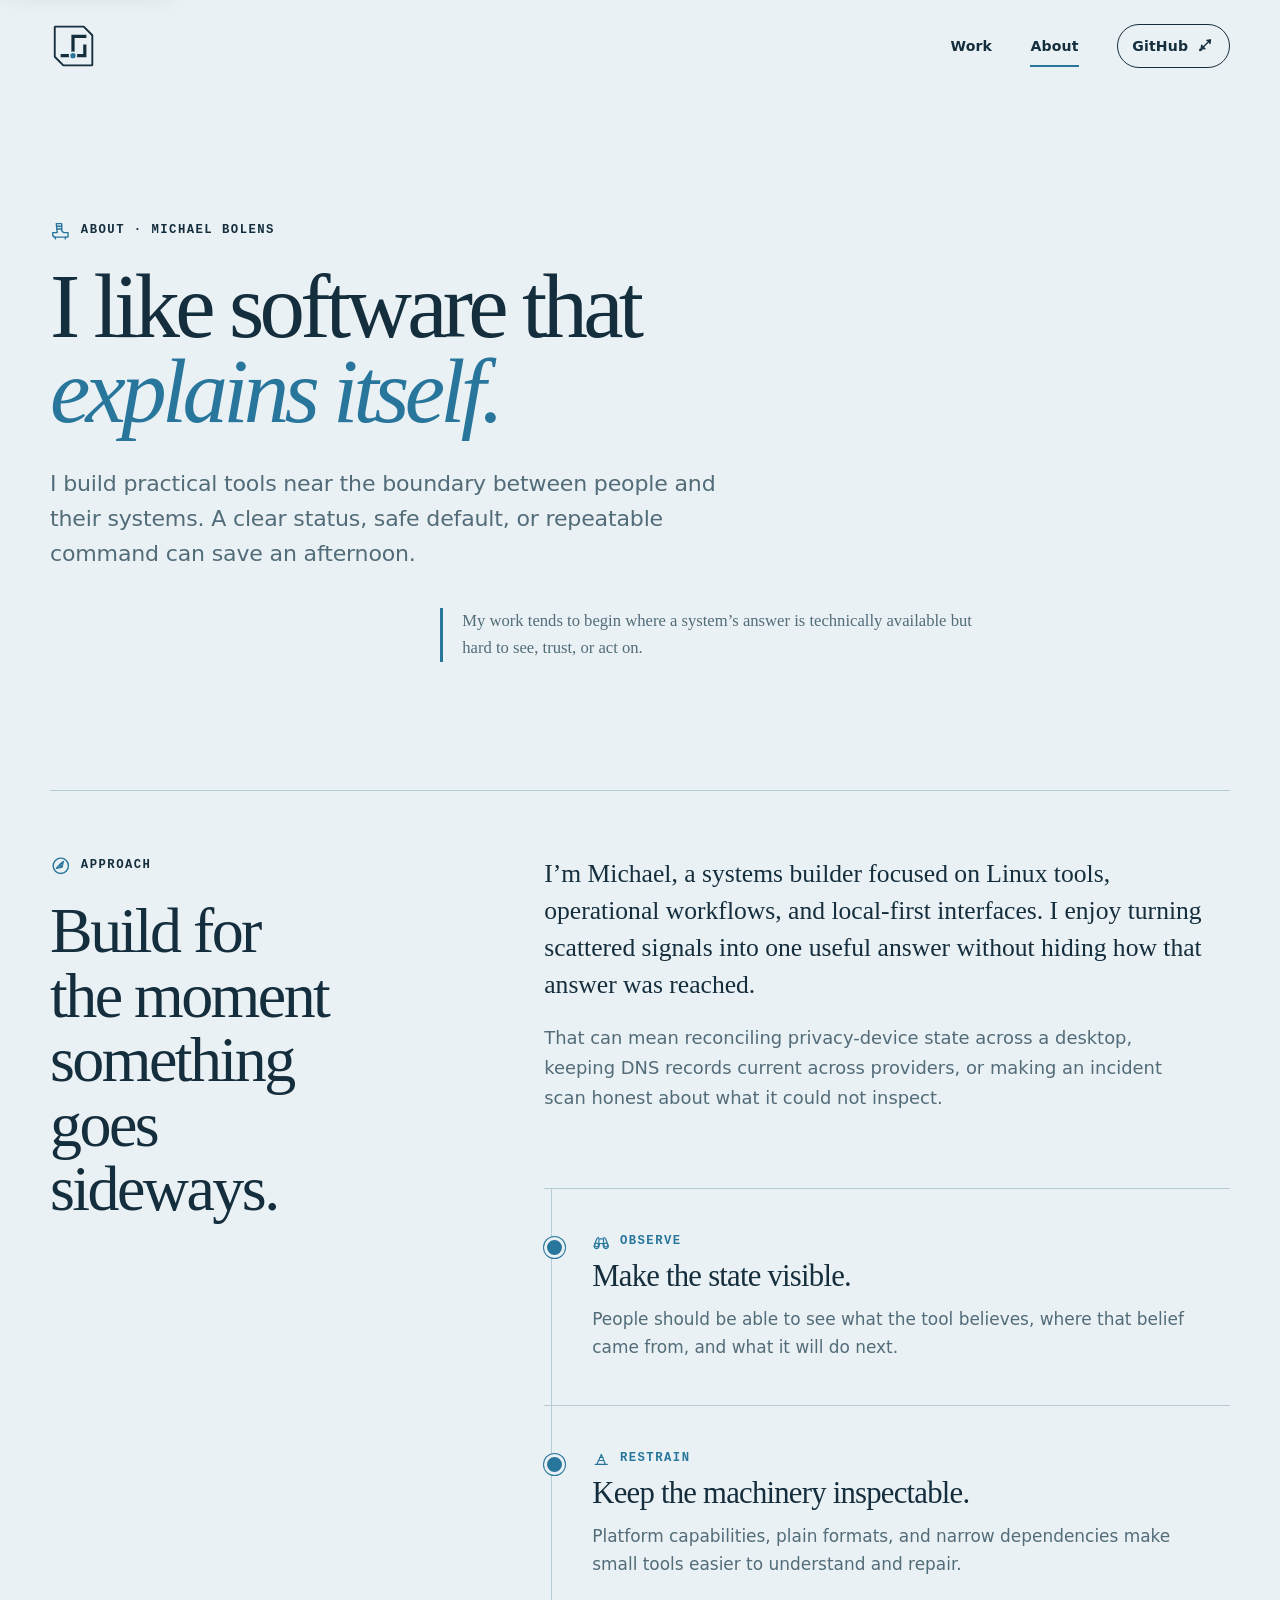
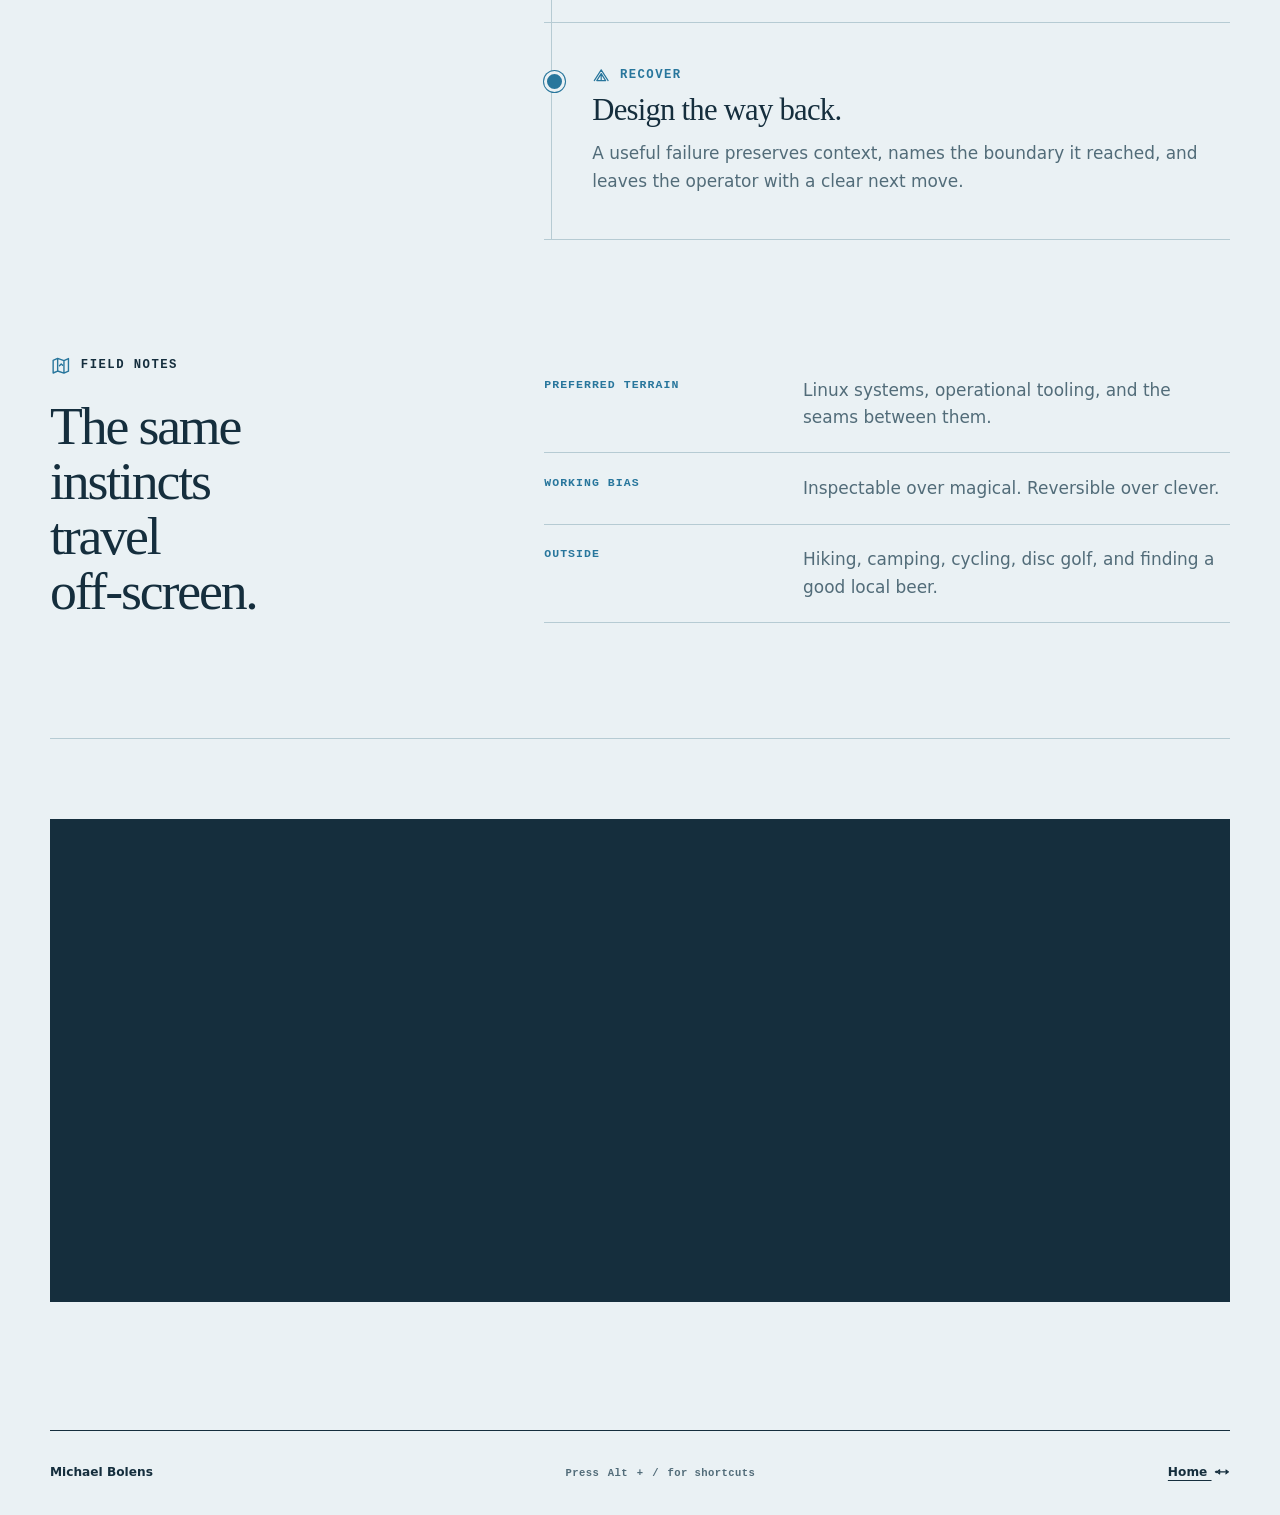
==== commit c401c035: "refactor(site): centralize shared assets" ====
--- a/about/index.html
+++ b/about/index.html
@@ -9,7 +9,7 @@
   <meta property="og:image" content="https://bolens.github.io/assets/social-card-v2.png"><meta property="og:image:alt" content="Michael Bolens, Linux systems builder. Tools that show their work.">
   <meta name="twitter:card" content="summary_large_image"><meta name="twitter:image" content="https://bolens.github.io/assets/social-card-v2.png">
   <meta name="theme-color" content="#eaf1f4" media="(prefers-color-scheme: light)"><meta name="theme-color" content="#10232f" media="(prefers-color-scheme: dark)"><title>About | Michael Bolens</title>
-  <link rel="canonical" href="https://bolens.github.io/about/"><link rel="icon" href="../assets/favicon.svg" type="image/svg+xml"><script src="/assets/theme-picker.js"></script><script src="/assets/trail-glyphs.js" defer></script><link rel="stylesheet" href="../assets/site.css">
+  <link rel="canonical" href="https://bolens.github.io/about/"><link rel="icon" href="../assets/favicon.svg" type="image/svg+xml"><script src="/assets/theme-init.js"></script><script src="/assets/project-data.js" defer></script><script src="/assets/theme-picker.js" defer></script><script src="/assets/trail-glyphs.js" defer></script><link rel="stylesheet" href="../assets/pages.css"><link rel="stylesheet" href="../assets/about.css"><link rel="stylesheet" href="../assets/site.css">
   <script type="application/ld+json">{"@context":"https://schema.org","@type":"ProfilePage","name":"About Michael Bolens","url":"https://bolens.github.io/about/","mainEntity":{"@type":"Person","name":"Michael Bolens","url":"https://bolens.github.io/","sameAs":["https://github.com/bolens"],"jobTitle":"Linux systems builder","knowsAbout":["Linux","infrastructure","desktop tooling","self-hosting","open-source software"]}}</script>
 </head>
 <body>
--- a/assets/pages.css
+++ b/assets/pages.css
@@ -0,0 +1,5 @@
+.inner-page { padding-block: clamp(5rem, 10vw, 9rem); }
+.page-intro { max-width: 950px; }
+.page-intro .lede { max-width: 43rem; }
+.prose h3 { margin: 0 0 .7rem; font: 400 clamp(1.65rem,2vw,1.9rem)/1.12 var(--serif); letter-spacing: -.018em; }
+.prose p { max-width: 65ch; margin: 0 0 3rem; color: var(--muted); font-size: clamp(1.03rem,.98rem + .2vw,1.1rem); line-height: 1.68; }
--- a/assets/about.css
+++ b/assets/about.css
@@ -0,0 +1,25 @@
+.about-intro-note { max-width: 35rem; margin: 2.3rem 0 0 auto; padding-left: 1.2rem; border-left: 3px solid var(--copper); color: var(--muted); font: 400 clamp(1rem,1.3vw,1.12rem)/1.6 var(--serif); }
+.about-grid { display: grid; grid-template-columns: .8fr 1.4fr; gap: clamp(3rem, 8vw, 8rem); margin-top: 8rem; padding-top: 4rem; border-top: 1px solid var(--line); }
+.about-heading { position: sticky; top: 2rem; align-self: start; }
+.about-heading h2 { max-width: 10ch; }
+.about-story { min-width: 0; }
+.about-prologue { padding-bottom: 3.5rem; border-bottom: 1px solid var(--line); }
+.about-prologue p { max-width: 58ch; margin: 0 0 1.25rem; color: var(--muted); font-size: clamp(1.08rem,1.4vw,1.22rem); line-height: 1.65; }
+.about-prologue p:first-child { color: var(--ink); font-family: var(--serif); font-size: clamp(1.35rem,2vw,1.75rem); line-height: 1.45; }
+.about-principles { position: relative; }
+.about-principles::before { content: ''; position: absolute; top: 0; bottom: 0; left: 7px; width: 1px; background: var(--line); }
+.about-principles article { position: relative; padding: 2.7rem 0 2.7rem 3rem; border-bottom: 1px solid var(--line); }
+.about-principles article::before { content: ''; position: absolute; z-index: 1; top: 3rem; left: 0; width: 15px; aspect-ratio: 1; border: 3px solid var(--paper); border-radius: 50%; background: var(--copper); box-shadow: 0 0 0 1px var(--copper); }
+.about-principles .eyebrow { margin-bottom: .55rem; color: var(--copper); }
+.about-principles h3 { margin: 0; font: 400 clamp(1.6rem,2.4vw,2.15rem)/1.1 var(--serif); letter-spacing: -.025em; }
+.about-principles article > p:last-child { max-width: 58ch; margin: .8rem 0 0; color: var(--muted); line-height: 1.65; }
+.about-field-notes { display: grid; grid-template-columns: .8fr 1.4fr; gap: clamp(3rem,8vw,8rem); padding-block: clamp(5rem,9vw,8rem); border-bottom: 1px solid var(--line); }
+.about-field-notes h2 { max-width: 10ch; margin: 0; font: 400 clamp(2.2rem,4.2vw,4rem)/1.02 var(--serif); letter-spacing: -.04em; }
+.about-field-notes dl { margin: 0; }
+.about-field-notes dl div { display: grid; grid-template-columns: minmax(8rem,.55fr) 1fr; gap: 1.5rem; padding: 1.35rem 0; border-bottom: 1px solid var(--line); }
+.about-field-notes dt { color: var(--copper); font: 700 .72rem/1.4 var(--mono); letter-spacing: .09em; text-transform: uppercase; }
+.about-field-notes dd { margin: 0; color: var(--muted); line-height: 1.6; }
+.availability { margin-top: 5rem; padding: clamp(2rem, 6vw, 5rem); background: var(--ink); color: var(--snow); }
+.availability h2 { max-width: 800px; }
+.availability .button { margin-top: 2.5rem; border-color: var(--snow); background: var(--snow); color: var(--ink); }
+.availability .button:hover { color: var(--snow); background: var(--copper); border-color: var(--copper); }
--- a/assets/site.css
+++ b/assets/site.css
@@ -47,7 +47,7 @@
 .command-palette { color-scheme:inherit; width: min(42rem,calc(100vw - 2rem)); max-height: min(42rem,calc(100dvh - 2rem)); margin: clamp(1rem,12vh,7rem) auto auto; padding: 0; overflow: hidden; border: 1px solid var(--line); border-radius: 5px; background: var(--snow); color: var(--ink); box-shadow: 0 28px 90px color-mix(in srgb,var(--ink) 28%,transparent); }
 .command-palette::backdrop { background: color-mix(in srgb,var(--ink) 42%,transparent); backdrop-filter: blur(7px); }
 .command-search { display: grid; grid-template-columns: auto 1fr auto; align-items: center; gap: .75rem; padding: .9rem 1rem; border-bottom: 1px solid var(--line); color: var(--muted); }
-.command-search > span { color: var(--copper); font: 400 1.5rem/1 var(--serif); }
+.command-search-glyph { width:1.45rem; height:1.45rem; overflow:visible; color:var(--copper); fill:none; stroke:currentColor; stroke-width:1.55; stroke-linecap:round; stroke-linejoin:round; }
 .command-search input { min-width: 0; padding: .3rem 0; border: 0; outline: 0; background: transparent; color: var(--ink); font: 400 clamp(1rem,2vw,1.18rem)/1.4 var(--sans); }
 .command-search input::placeholder { color: var(--muted); }
 .command-palette kbd { min-width: 1.55rem; padding: .16rem .34rem; border: 1px solid var(--line); border-bottom-width: 2px; border-radius: 3px; background: var(--paper); color: var(--muted); font: 700 .66rem/1.2 var(--mono); text-align: center; }
@@ -92,6 +92,16 @@
 .case-story .trail-glyph { color:var(--lichen); }
 .contact .trail-glyph { color:var(--art-warm); }
 .about-principles .trail-glyph { width:1.15rem; height:1.15rem; }
+.trail-arrow { display:inline-grid; width:1.3em; height:1.3em; margin-inline-start:.22em; vertical-align:-.28em; transition:translate .25s cubic-bezier(.2,.8,.2,1); }
+.trail-arrow svg { width:100%; height:100%; overflow:visible; fill:none; stroke:currentColor; stroke-width:1.65; stroke-linecap:round; stroke-linejoin:round; vector-effect:non-scaling-stroke; }
+a:hover .trail-arrow { translate:.18em 0; }
+a:hover .trail-arrow:has(use[href$="arrow-north-east"]) { translate:.12em -.12em; }
+a:hover .trail-arrow:has(use[href$="arrow-north"]) { translate:0 -.16em; }
+a:hover .trail-arrow:has(use[href$="arrow-north-west"]) { translate:-.12em -.12em; }
+a:hover .trail-arrow:has(use[href$="arrow-west"]) { translate:-.18em 0; }
+a:hover .trail-arrow:has(use[href$="arrow-south-west"]) { translate:-.12em .12em; }
+a:hover .trail-arrow:has(use[href$="arrow-south"]) { translate:0 .16em; }
+a:hover .trail-arrow:has(use[href$="arrow-south-east"]) { translate:.12em .12em; }
 .status-dot { display: inline-block; width: .56rem; aspect-ratio: 1; margin-right: .5rem; border-radius: 50%; background: var(--copper); box-shadow: 0 0 0 4px color-mix(in srgb, var(--copper) 18%, transparent); }
 h1,h2,h3 { text-wrap: balance; }
 p,dd,small { text-wrap: pretty; }
@@ -118,204 +128,16 @@
 .principles { display: grid; grid-template-columns: .8fr 3fr; align-items: center; padding: 1.35rem 0; border-block: 1px solid var(--line); }
 .principles p { margin: 0; color: var(--muted); font: 700 .75rem var(--mono); text-transform: uppercase; letter-spacing: .1em; }
 .principles ul { display: flex; justify-content: space-between; gap: 1.5rem; margin: 0; padding: 0; list-style: none; font: 400 clamp(1.05rem, 2vw, 1.4rem) var(--serif); }
-.principles li::before { content: '◆'; margin-right: 1rem; color: var(--copper); font-size: .52em; vertical-align: .22em; }
+.principles li { display:flex; align-items:center; }
+.principle-glyph { width:1.1rem; height:1.1rem; flex:0 0 auto; margin-right:.75rem; color:var(--copper); fill:none; stroke:currentColor; stroke-width:1.6; stroke-linecap:round; stroke-linejoin:round; }
 .work-section { padding-block: clamp(6rem, 12vw, 11rem); }
 .section-heading { display: grid; grid-template-columns: .7fr 2fr 1.1fr; gap: 2rem; align-items: end; margin-bottom: 4rem; }
 .section-heading .eyebrow { align-self: start; }
 .section-heading h2, .toolbox h2, .about-grid h2, .availability h2 { margin: 0; font: 400 clamp(2.3rem,5vw,4.7rem)/1.01 var(--serif); letter-spacing: -.04em; }
 .section-heading > p:last-child { margin: 0; color: var(--muted); }
-.project-list { display: grid; grid-template-columns: repeat(2, 1fr); gap: 1.2rem; }
-.project { min-width: 0; }
-.project-featured { grid-column: 1 / -1; }
-.project-link { height: 100%; display: grid; grid-template-rows: auto 1fr; overflow: clip; border: 1px solid var(--line); border-radius: 3px; background: var(--snow); text-decoration: none; transition: transform .28s ease, box-shadow .28s ease; }
-.project-link:hover { transform: translateY(-5px); box-shadow: 0 20px 45px rgba(20,44,43,.11); }
-.project-visual { background: color-mix(in srgb,var(--paper) 78%,var(--lichen)); overflow: hidden; }
-.project-featured .project-visual { aspect-ratio: 2.45 / 1; }
-.project:not(.project-featured) .project-visual { aspect-ratio: 1.55 / 1; }
-.project-visual svg { width: 100%; height: 100%; }
-.project-visual text { fill: var(--muted); font: 700 11px var(--mono); letter-spacing: 1.4px; }
-.card-grid { fill: none; stroke: color-mix(in srgb,var(--ink) 12%,transparent); stroke-width: 1; }
-.visual-ddns .ddns-routes path { fill: none; stroke: var(--art-track); stroke-width: 2.5; stroke-dasharray: 6 9; }
-.visual-ddns .ddns-endpoints > g > circle:first-child { fill: var(--paper); stroke: var(--ink); stroke-width: 4; }
-.visual-ddns .endpoint-core { fill: var(--lichen); stroke: var(--paper); stroke-width: 2; transform-box: fill-box; transform-origin: center; animation: endpoint-pulse 2.4s ease-in-out infinite; }
-.visual-ddns .ddns-endpoints > g:nth-child(2) .endpoint-core { animation-delay: -.8s; }.visual-ddns .ddns-endpoints > g:nth-child(3) .endpoint-core { animation-delay: -1.6s; }
-.visual-ddns .ddns-packets circle { fill: var(--art-hot); stroke: var(--art-warm); stroke-width: 3; }
-.ddns-server rect { fill: var(--art-panel); stroke: var(--art-panel-line); stroke-width: 2; }.ddns-server .server-top { stroke: var(--art-panel-line); stroke-width: 2; }.ddns-server > circle:not(.server-status) { fill: var(--art-hot); }.ddns-server > circle:nth-of-type(2) { fill: var(--art-warm); }.ddns-server .server-lines { fill: none; stroke: var(--art-on-panel); stroke-width: 7; stroke-linecap: round; }.ddns-server .server-status { fill: var(--art-success); animation: status-blink 1.8s ease-in-out infinite; }
-@keyframes endpoint-pulse { 50% { fill: var(--art-hot); scale: 1.35; } }
-@keyframes status-blink { 50% { opacity: .35; } }
-.visual-shield .shield { fill: var(--art-panel); }.visual-shield .shield-inset { fill: none; stroke: var(--art-panel-line); stroke-width: 2; stroke-dasharray: 5 7; }.visual-shield .scan { stroke: var(--art-hot); stroke-width: 5; stroke-linecap: round; filter: drop-shadow(0 0 5px color-mix(in srgb,var(--art-hot) 55%,transparent)); animation: scan 2.8s ease-in-out infinite; }.visual-shield .check { fill: none; stroke: var(--art-on-panel); stroke-width: 12; stroke-linecap: round; stroke-linejoin: round; stroke-dasharray: 1; stroke-dashoffset: 1; animation: check-draw 2.8s ease-out infinite; }.evidence-dots circle { fill: var(--art-warm); stroke: var(--ink); stroke-width: 3; transform-box: fill-box; transform-origin: center; animation: evidence-read 2.8s ease-in-out infinite; }.evidence-dots circle:nth-child(2) { animation-delay: -.9s; }.evidence-dots circle:nth-child(3) { animation-delay: -1.8s; }
-@keyframes scan { 0%,100% { translate: 0 -35px; opacity: .45; } 50% { translate: 0 45px; opacity: 1; }}
-@keyframes check-draw { 0%,48% { stroke-dashoffset: 1; } 72%,100% { stroke-dashoffset: 0; } }
-@keyframes evidence-read { 50% { fill: var(--art-hot); scale: 1.35; } }
-.visual-devices .device-panel { fill: var(--art-panel); stroke: var(--art-panel-line); stroke-width: 2; }.device-header { stroke: var(--art-panel-line); stroke-width: 2; }.window-dots circle { fill: var(--art-hot); }.window-dots circle:nth-child(2) { fill: var(--art-warm); }.window-dots circle:nth-child(3) { fill: var(--art-success); }.device-icons { fill: none; stroke: var(--art-success); stroke-width: 3; stroke-linecap: round; stroke-linejoin: round; }.device-labels path { stroke: var(--art-on-panel); stroke-width: 5; stroke-linecap: round; opacity: .82; }.toggle-tracks rect { fill: var(--art-track); }.toggles circle { fill: var(--art-hot); transform-box: fill-box; transform-origin: center; animation: toggle 3.6s steps(1,end) infinite; }.toggles circle:nth-child(2){animation-delay:-1.2s}.toggles circle:nth-child(3){animation-delay:-2.4s}
-@keyframes toggle { 50% { fill: var(--art-success); translate: 28px 0; }}
-.project-copy { padding: clamp(1.4rem, 3vw, 2.4rem); }
-.project-meta { margin: 0 0 1rem; color: var(--muted); font: 700 .75rem/1.4 var(--mono); letter-spacing: .08em; text-transform: uppercase; }
-.project h3 { display: flex; justify-content: space-between; gap: 1rem; margin: 0; font: 400 clamp(1.8rem,3.6vw,3.1rem)/1.08 var(--serif); letter-spacing: -.032em; }
-.project-copy > p:last-child { max-width: 62ch; margin: 1rem 0 0; color: var(--muted); line-height: 1.62; }
-.project-evidence { display:grid; grid-template-columns:repeat(2,minmax(0,1fr)); gap:1px; margin:1.25rem 0 0; border-top:1px solid var(--line); background:var(--line); }
-.project-evidence div { min-width:0; padding:.85rem .75rem 0 0; background:var(--snow); }
-.project-evidence dt { color:var(--muted); font:700 .64rem/1.4 var(--mono); letter-spacing:.1em; text-transform:uppercase; }
-.project-evidence dd { margin:.22rem 0 0; font:700 .78rem/1.45 var(--sans); }
-.all-work { margin: 2.2rem 0 0; text-align: center; }.button-secondary { background: transparent; color: var(--ink); }.button-secondary:hover { color: var(--snow); }
-.toolbox { display: grid; grid-template-columns: 1fr 1.25fr; gap: clamp(3rem, 8vw, 8rem); padding-block: clamp(5rem, 10vw, 9rem); border-top: 1px solid var(--line); }
-.toolbox dl { margin: 0; }.toolbox dl div { padding: 1.45rem 0; border-bottom: 1px solid var(--line); }.toolbox dt { margin-bottom: .55rem; font: 700 .75rem/1.4 var(--mono); text-transform: uppercase; letter-spacing: .11em; }.toolbox dd { max-width: 58ch; margin: 0; color: var(--muted); font-size: 1.08rem; line-height: 1.62; }
-.current { display:grid; grid-template-columns:.7fr 2.3fr; gap:clamp(2rem,7vw,7rem); padding-block:clamp(4rem,8vw,7rem); border-top:1px solid var(--line); }
-.current h2,.contact h2 { max-width:16ch; margin:0; font:400 clamp(2.2rem,4.4vw,4.2rem)/1.03 var(--serif); letter-spacing:-.04em; }
-.current h2 + p,.contact div > p { max-width:62ch; margin:1.4rem 0 0; color:var(--muted); font-size:1.06rem; line-height:1.68; }
-.current-date { margin:0; color:var(--muted); font:700 .68rem/1.45 var(--mono); letter-spacing:.08em; text-transform:uppercase; }
-.contact { display:grid; grid-template-columns:1.35fr 1fr; gap:clamp(2rem,7vw,7rem); align-items:end; padding:clamp(3rem,6vw,5.5rem); background:var(--ink); color:var(--paper); }
-.contact .eyebrow,.contact div > p { color:color-mix(in srgb,var(--paper) 72%,transparent); }
-.contact .button { margin-top:1.6rem; border-color:var(--paper); background:var(--paper); color:var(--ink); }
-.contact .button:hover { border-color:var(--copper); background:var(--copper); color:var(--paper); }
-.hobbies { display: grid; grid-template-columns: minmax(13rem,.8fr) 2fr; align-items: center; gap: clamp(2rem,6vw,6rem); padding-block: clamp(3rem,6vw,4.5rem); border-top: 1px solid var(--line); }
-.hobbies-heading h2 { max-width: 22rem; margin: 0; font: 400 clamp(1.7rem,2.8vw,2.65rem)/1.03 var(--serif); letter-spacing: -.04em; }
-.hobby-route { position: relative; min-width: 0; isolation: isolate; }
-.hobby-trail,.hobby-flight-layer { position: absolute; inset: 5px 0 auto; width: 100%; height: 96px; overflow: visible; pointer-events: none; }.hobby-trail { z-index: -1; }.hobby-flight-layer { z-index: 2; }
-.hobby-trail path { fill: none; stroke: var(--line); stroke-width: 1.5; stroke-dasharray: .018 .014; vector-effect: non-scaling-stroke; }
-.hobby-traveler,.hobby-landed-disc { fill: var(--copper); stroke: var(--paper); stroke-width: 2.5; vector-effect: non-scaling-stroke; }.traveler-disc .disc-body { fill:var(--art-hot);stroke:var(--art-warm); }.traveler-disc .disc-rim { fill:none;stroke:color-mix(in srgb,var(--art-hot) 65%,var(--ink));stroke-width:1.3; }.traveler-disc .disc-mark { fill:var(--scene-celestial);stroke:none; }.hobby-landed-disc { display: none; }
-.hobby-thrower { fill: var(--paper); stroke: var(--ink); stroke-width: 2; stroke-linecap: round; stroke-linejoin: round; vector-effect: non-scaling-stroke; transform-box: view-box; transform-origin: 25px 60px; animation: thrower-exit 24s linear infinite; }.hobby-thrower path { fill: none; }.thrower-body { transform-box: view-box; transform-origin: 25px 47px; animation: drive-lean 24s ease-out infinite; }.throwing-arm { transform-box: view-box; transform-origin: 25px 47px; animation: disc-throw 24s cubic-bezier(.2,.8,.3,1) infinite,throw-arm-visibility 24s linear infinite; }.walking-arm { opacity:0;animation:walk-arm-visibility 24s linear infinite; }.thrower-leg { transform-box: view-box; transform-origin: 25px 60px; }.thrower-leg-front { animation: walk-front 24s ease-in-out infinite; }.thrower-leg-back { animation: walk-back 24s ease-in-out infinite; }
-.person-neck,.person-face,.person-clothes,.girl-clothes,.person-shoes { fill:none;stroke-linecap:round;stroke-linejoin:round; }.person-neck,.person-face,.person-hand { stroke:#9b674d; }.person-hand { fill:#d5a17d;stroke-width:.8; }.person-clothes { stroke:#86b2bd;stroke-width:1; }.girl-clothes { stroke:#a8c49a;stroke-width:1; }.person-shoes { stroke:#293b48;stroke-width:2.2; }
-.hobby-thrower .man-hair-detail,.hobby-cheerers .man-hair-detail { fill:none;stroke:#7d4435;stroke-width:.75; }
-.hobby-thrower .person-skin { fill: #d5a17d; stroke: #9b674d; }.hobby-thrower .man-hair { fill: #d99068; stroke: #d99068; }.hobby-thrower .man-beard { stroke: #8b553d; stroke-width: 1.3; }.hobby-thrower .man-glasses { fill: #111; stroke: #111; stroke-width: .8; }.hobby-thrower .thrower-body { fill: #527f91; stroke: #86b2bd; }.hobby-thrower .throwing-arm,.hobby-thrower .walking-arm { stroke:#d5a17d; }.throwing-hand { transform-box:view-box;transform-origin:25px 47px;animation:disc-throw 24s cubic-bezier(.2,.8,.3,1) infinite,throw-arm-visibility 24s linear infinite; }.walking-hand { opacity:0;animation:walk-arm-visibility 24s linear infinite; }.hobby-thrower .thrower-leg { stroke: #293b48; stroke-width: 2.8; }.walking-girl { opacity: 0; animation: companion-join 24s ease-in-out infinite; }.hobby-thrower .girl-hair { fill: #4a2d25; stroke: #4a2d25; }.hobby-thrower .girl-jacket { fill: #78996d; stroke: #a8c49a; }.hobby-thrower .girl-arms { stroke: #d5a17d; }.hobby-thrower .girl-legs { stroke: #343845; stroke-width: 2.6; }.walking-dog { opacity: 0; animation: dog-join 24s ease-in-out infinite; }.hobby-thrower .dog-body { fill: #f5f2e9; stroke: #f5f2e9; }.hobby-thrower .dog-head { fill: #141919; stroke: #141919; }.hobby-thrower .dog-eye { fill:#f5f2e9;stroke:none; }.hobby-thrower .dog-details,.hobby-thrower .dog-feathering { fill:none;stroke:#f5f2e9;stroke-width:1.25; }
-.traveler-disc { transform-box:fill-box;transform-origin:center;animation:traveler-disc-form 24s linear infinite; }.traveler-ufo { opacity: 0; animation: traveler-ufo-form 24s linear infinite; }.traveler-ufo .ufo-shell { fill:var(--art-panel);stroke:var(--art-hot);stroke-width:2.5;transform-box:fill-box;transform-origin:center;scale:.58; }.traveler-ufo .ufo-canopy { fill:var(--art-success);stroke:var(--art-violet);stroke-width:1.2; }.traveler-ufo-lights { fill:var(--art-warm);stroke:none;animation:traveler-ufo-lights 1.8s steps(3,end) infinite; }.traveler-ufo .ufo-beam { fill: color-mix(in srgb,var(--copper) 45%,transparent); stroke: var(--copper); stroke-width: 2.5; opacity: 0; transform-box: fill-box; transform-origin: center top; animation: ufo-beam-cycle 24s linear infinite; }
-.route-bigfoot { fill: #6f4b35; stroke: #d9b18c; stroke-width: 1.8; opacity: 0; scale:1; transform-box:view-box; transform-origin:center; vector-effect: non-scaling-stroke; animation: route-bigfoot-visibility 24s linear infinite,route-rider-depth 24s linear infinite; }
-.bigfoot-anatomy { transform-box: fill-box; transform-origin: center bottom; animation: bigfoot-ride-posture 24s ease-in-out infinite; }.bigfoot-leg { transform-box: view-box; transform-origin: 0 13px; }.bigfoot-leg-left { animation: bigfoot-pedal-left 24s ease-in-out infinite; }.bigfoot-leg-right { animation: bigfoot-pedal-right 24s ease-in-out infinite; }.bigfoot-arms { animation: bigfoot-grip 24s ease-in-out infinite; transform-box: view-box; transform-origin: 0 7px; }
-.route-bike { fill: none; stroke: var(--copper); stroke-width: 2; stroke-linecap: round; stroke-linejoin: round; opacity: 0; scale:1; transform-box:view-box; transform-origin:center; vector-effect: non-scaling-stroke; animation: route-bike-visibility 24s linear infinite,route-rider-depth 24s linear infinite; }.route-bike-tires { stroke:var(--ink); }.route-bike-frame { stroke:var(--art-hot); }.route-bike-saddle { stroke:var(--art-warm); }.route-bike-wheel { stroke:var(--art-cool);transform-box:fill-box;transform-origin:center;animation:hobby-pedal 1.2s linear infinite; }
-.route-camp-tree-foreground { fill:var(--paper);stroke:var(--ink);stroke-width:1.7;stroke-linejoin:round;opacity:1;vector-effect:non-scaling-stroke;animation:route-tree-color 24s linear infinite; }
-.hobby-cheerers { opacity:0;stroke-linecap:round;stroke-linejoin:round;vector-effect:non-scaling-stroke;animation:cheerers-arrive 24s ease-out infinite; }.hobby-cheerers .person-skin { fill:#d5a17d;stroke:#9b674d; }.hobby-cheerers .man-hair { fill:#d99068;stroke:#d99068; }.hobby-cheerers .man-beard { fill:none;stroke:#8b553d; }.hobby-cheerers .man-glasses { fill:#111;stroke:#111;stroke-width:.7; }.hobby-cheerers .cheer-man-body { fill:#527f91;stroke:#86b2bd; }.hobby-cheerers .girl-hair { fill:#4a2d25;stroke:#4a2d25; }.hobby-cheerers .girl-jacket { fill:#78996d;stroke:#a8c49a; }.hobby-cheerers .cheer-arm,.hobby-cheerers .cheer-hand { transform-box:view-box; }.hobby-cheerers .cheer-arm { fill:none;stroke:#d5a17d;stroke-width:2.2; }.hobby-cheerers .cheer-arm-left,.hobby-cheerers .cheer-hand-left { transform-origin:4px 36px;animation:cheer-left 24s ease-in-out infinite; }.hobby-cheerers .cheer-arm-right,.hobby-cheerers .cheer-hand-right { transform-origin:12px 36px;animation:cheer-right 24s ease-in-out infinite; }.cheerer-girl .cheer-arm-left,.cheerer-girl .cheer-hand-left { transform-origin:24px 38px; }.cheerer-girl .cheer-arm-right,.cheerer-girl .cheer-hand-right { transform-origin:32px 38px; }.hobby-cheerers .cheer-legs { fill:none;stroke:#343845;stroke-width:2.4; }.hobby-cheerers .dog-body { fill:#f5f2e9;stroke:#f5f2e9; }.hobby-cheerers .dog-head { fill:#141919;stroke:#141919; }.hobby-cheerers .dog-eye { fill:#f5f2e9;stroke:none; }.hobby-cheerers .dog-details,.hobby-cheerers .dog-feathering { fill:none;stroke:#f5f2e9;stroke-width:1.2; }.cheerer-dog { animation:cheer-dog 24s ease-in-out infinite; }
-.hobby-thrower .thrower-man>.person-skin,.hobby-cheerers .cheerer-man>.person-skin { stroke:none; }.hobby-thrower .thrower-man>.man-hair,.hobby-cheerers .cheerer-man>.man-hair { fill:#b96345;stroke:none; }
-.hobby-thrower .thrower-man>.man-neck,.hobby-cheerers .cheerer-man>.man-neck { fill:#d5a17d;stroke:none; }
-.beer-disc-handoff { opacity:0;fill:var(--copper);stroke:var(--paper);stroke-width:1.6;transform-box:view-box;transform-origin:23px 3px;animation:beer-disc-handoff 24s linear infinite; }.beer-disc-handoff path { fill:none; }.beer-tap { opacity:0;transform-box:view-box;transform-origin:23px 6px;animation:traveler-tap-form 24s linear infinite; }.hobby-route .beer-tap .tap-body { fill:var(--copper);stroke:var(--paper);stroke-width:2;animation:color-tap-head 24s linear infinite; }.tap-badge { fill:var(--art-hot);stroke:var(--art-warm);stroke-width:1; }.tap-badge-mark { fill:var(--art-warm);stroke:none; }.tap-hardware { fill:none;stroke:var(--art-cool);stroke-width:1.35; }.hobby-route .beer-tap .tap-stream { fill:none;stroke:var(--art-warm);stroke-width:2.5;stroke-dasharray:3 2;opacity:0;animation:tap-flow 1s linear infinite,tap-stream-visibility 24s linear infinite; }
-.hobby-route ul { display: grid; grid-template-columns: repeat(5,1fr); gap: clamp(.35rem,1.3vw,1rem); margin: 0; padding: 0; list-style: none; }
-.hobby-route li { display: grid; justify-items: center; gap: .65rem; min-width: 0; color: var(--ink); font: 700 clamp(.66rem,1vw,.75rem)/1.2 var(--mono); letter-spacing: .06em; text-align: center; text-transform: uppercase; }
-.hobby-hiking { animation: scene-hiking 24s linear infinite; }.hobby-camping { animation: scene-camping 24s linear infinite; }.hobby-cycling { animation: scene-cycling 24s linear infinite; }.hobby-disc-golf { animation: scene-disc-golf 24s linear infinite; }.hobby-craft-beer { animation: scene-craft-beer 24s linear infinite; }
-.hobby-route li:nth-child(even) { translate: 0 1.6rem; }
-.hobby-route li svg { width: clamp(3.3rem,5.5vw,4.25rem); padding: .65rem; overflow: visible; border: 1px solid var(--line); border-radius: 50%; background: var(--paper); fill: none; stroke: currentColor; stroke-width: 1.7; stroke-linecap: round; stroke-linejoin: round; }
-.camp-star { transform-box: fill-box; transform-origin: center; animation: hobby-twinkle 3.6s ease-in-out infinite; }
-.scene-night-only,.hike-aurora,.hike-moon,.moon-crater,.hike-stars,.camp-moon,.camp-sky-stars,.camp-star { visibility:hidden; }.scene-day-only { visibility:visible; }.hike-day-sun { fill:transparent;animation:hobby-rise 4s ease-in-out infinite,hike-day-sun-color 24s linear infinite; }.camp-day-sun { fill:transparent;animation:hobby-rise 4s ease-in-out infinite,camp-day-sun-color 24s linear infinite; }
-.hike-night-sky { fill: var(--paper); stroke: currentColor; animation: alpine-sky-color 24s linear infinite; }.hike-aurora { fill: none; opacity: .7; stroke-width: 2.4; animation: alpine-aurora 5.5s ease-in-out infinite alternate,alpine-aurora-color 24s linear infinite; }.aurora-one { --aurora-active:var(--art-success); }.aurora-two { --aurora-active:var(--art-violet); animation-delay:-2.1s,0s; }.hike-moon { fill: var(--paper); stroke: currentColor; animation: alpine-moon-color 24s linear infinite; }.moon-crater,.hike-stars { stroke: currentColor; animation: alpine-stars 3.8s ease-in-out infinite,alpine-star-color 24s linear infinite; }.hike-snow { fill: var(--paper); stroke: currentColor; animation: alpine-snow-color 24s linear infinite; }.hike-pines { animation: color-pines 24s linear infinite; }
-.bike-wheel, .bike-crank { transform-box: view-box; animation: hobby-pedal 5s linear infinite; }.bike-wheel-rear { transform-origin: 12px 34px; }.bike-wheel-front { transform-origin: 37px 34px; }.bike-crank { transform-origin: 25px 34px; animation-duration: 2.5s; }
-.beer-foam,.beer-bubbles { opacity:0;animation:beer-content-visibility 24s linear infinite; }.beer-foam { animation:beer-content-visibility 24s linear infinite,beer-foam-color 24s linear infinite; }.beer-bubble { transform-box: fill-box; transform-origin: center; animation: hobby-bubble 3.2s ease-in infinite; }.bubble-two { animation-delay: 1.4s; }
-@keyframes hobby-twinkle { 0%,100% { opacity: .45; scale: .78; } 50% { opacity: 1; scale: 1.12; } }
-@keyframes hobby-rise { 0%,100% { translate: 0 1px; rotate: -4deg; } 50% { translate: 0 -2px; rotate: 4deg; } }
-@keyframes hobby-pedal { to { rotate: 360deg; } }
-@keyframes hike-day-sun-color { 0%,9%,100% { fill:transparent;stroke:currentColor; } 2%,7% { fill:var(--scene-celestial);stroke:var(--scene-celestial); } }
-@keyframes camp-day-sun-color { 0%,8%,28%,100% { fill:transparent;stroke:currentColor; } 11%,25% { fill:var(--scene-celestial);stroke:var(--scene-celestial); } }
-@keyframes traveler-disc-form { 0%,4%,40%,49%,69.3%,89.5% { opacity:1;scale:1;rotate:0deg; } 6%,38% { opacity:0;scale:1;rotate:0deg; } 49.6%,68.7% { opacity:0;scale:.7 .45;rotate:-8deg; } 91%,100% { opacity:0;scale:1;rotate:0deg; } }
-@keyframes traveler-ufo-form { 0%,4%,40%,100% { opacity: 0; } 6%,38% { opacity: 1; } }
-@keyframes traveler-ufo-lights { 0%,100% { opacity:.45; } 50% { opacity:1; } }
-@keyframes beer-disc-handoff { 0%,49%,69.3%,100% { opacity:0;scale:1;rotate:0deg; } 49.6% { opacity:1;scale:1;rotate:0deg; } 50.8%,66% { opacity:0;scale:.3 .16;rotate:-12deg; } 67.3% { opacity:1;scale:.3 .16;rotate:12deg; } 68.7% { opacity:1;scale:1;rotate:0deg; } }
-@keyframes traveler-tap-form { 0%,49.6%,67.3%,100% { opacity:0;translate:0;scale:.3 .16;rotate:-12deg; } 50.8%,66% { opacity:1;translate:0;scale:1;rotate:0deg; } }
-@keyframes ufo-beam-cycle { 0%,13%,24%,32%,38%,100% { opacity: 0; scale: .7 0; } 16%,22%,34%,36% { opacity: .72; scale: 1 1; } 20%,35% { opacity: .9; scale: 1 1; } }
-@keyframes tap-flow { to { stroke-dashoffset: -7; } }
-@keyframes tap-stream-visibility { 0%,51.2%,66%,100% { opacity:0; } 52%,65.5% { opacity:1; } }
-@keyframes disc-throw { 0% { rotate: -110deg; } 1.5% { rotate: -145deg; } 3.5%,100% { rotate: 18deg; } }
-@keyframes throw-arm-visibility { 0%,3.8% { opacity:1; } 4.6%,100% { opacity:0; } }
-@keyframes walk-arm-visibility { 0%,3.8% { opacity:0; } 4.6%,100% { opacity:1; } }
-@keyframes drive-counter { 0% { rotate: 34deg; } 3.5%,100% { rotate: -24deg; } }
-@keyframes drive-lean { 0% { rotate: -8deg; } 2% { rotate: 13deg; } 4%,100% { rotate: -4deg; } }
-@keyframes thrower-exit { 0%,5% { opacity: 1; translate: 0; } 7% { translate: 8px 0; } 9% { translate: 18px -1px; } 11% { opacity: .75; translate: 30px 0; } 14%,100% { opacity: 0; translate: 48px -5px; } }
-@keyframes companion-join { 0%,3% { opacity:0;translate:-18px 1px; } 4%,11% { opacity:1;translate:4px 0; } 7%,10% { translate:4px -1px; } 14%,100% { opacity:0;translate:4px 0; } }
-@keyframes dog-join { 0%,3.5% { opacity:0;translate:-15px 1px; } 4.5%,11% { opacity:1;translate:7px 0; } 7.5%,10.5% { translate:7px -1px; } 14%,100% { opacity:0;translate:7px 0; } }
-@keyframes walk-front { 0%,5%,14%,100% { rotate: 0deg; } 7%,11% { rotate: -18deg; } 9%,13% { rotate: 18deg; } }
-@keyframes walk-back { 0%,5%,14%,100% { rotate: 0deg; } 7%,11% { rotate: 18deg; } 9%,13% { rotate: -18deg; } }
-@keyframes route-bigfoot-visibility { 0%,10%,24%,31%,52%,100% { opacity: 0; } 12%,18%,34%,46% { opacity: 1; } 21% { opacity: .35; } 50% { opacity: .18; } }
-@keyframes route-bike-visibility { 0%,35%,52%,100% { opacity: 0; } 38%,46% { opacity: 1; } 50% { opacity: .18; } }
-@keyframes route-rider-depth { 0%,38% { scale:1; } 46% { scale:.88; } 50%,100% { scale:.58; } }
-@keyframes station-bike-visibility { 0%,34%,52%,100% { opacity: 1; } 37%,49% { opacity: .08; } }
-@keyframes bigfoot-ride-posture { 0%,35%,52%,100% { translate:0;rotate:0deg; } 38%,50% { translate:-6px -8px;rotate:12deg; } }
-@keyframes bigfoot-grip { 0%,35%,52%,100% { rotate:0deg; } 38%,50% { rotate:-8deg; } }
-@keyframes bigfoot-pedal-left { 0%,35%,52%,100% { rotate:0deg; } 38% { rotate:-24deg; } 41% { rotate:24deg; } 44% { rotate:-24deg; } 47% { rotate:24deg; } 50% { rotate:-24deg; } }
-@keyframes bigfoot-pedal-right { 0%,35%,52%,100% { rotate:0deg; } 38% { rotate:24deg; } 41% { rotate:-24deg; } 44% { rotate:24deg; } 47% { rotate:-24deg; } 50% { rotate:24deg; } }
-@keyframes beer-fill { 0%,49% { opacity:0;scale:1 0; } 52% { opacity:.9;scale:1 .08; } 65%,100% { opacity:.94;scale:1 1; } }
-@keyframes beer-content-visibility { 0%,51% { opacity:0; } 54%,100% { opacity:1; } }
-@keyframes cheerers-arrive { 0%,87% { opacity:0;translate:-18px 5px; } 92%,100% { opacity:1;translate:0; } }
-@keyframes cheer-left { 0%,88% { rotate:24deg; } 92%,94%,98%,100% { rotate:-16deg; } 93%,96%,99% { rotate:8deg; } }
-@keyframes cheer-right { 0%,88% { rotate:-24deg; } 92%,94%,98%,100% { rotate:16deg; } 93%,96%,99% { rotate:-8deg; } }
-@keyframes cheer-dog { 0%,88% { translate:-6px 3px; } 92%,96%,100% { translate:0; } 94%,98% { translate:0 -2px; } }
-@keyframes scene-hiking { 0%,9%,100% { color: var(--ink); } 2%,7% { color: var(--copper); } }
-@keyframes scene-camping { 0%,8%,28%,100% { color: var(--ink); } 11%,25% { color: var(--copper); } }
-@keyframes scene-cycling { 0%,23%,39%,100% { color: var(--ink); } 26%,36% { color: var(--copper); } }
-@keyframes scene-craft-beer { 0%,46%,71%,100% { color: var(--ink); } 50%,68% { color: var(--copper); } }
-@keyframes scene-disc-golf { 0%,79%,100% { color: var(--ink); } 84%,97% { color: var(--copper); } }
-.hobby-route .beer-liquid { fill:currentColor;stroke:none;transform-box:view-box;transform-origin:24px 41px;animation:beer-fill 24s linear infinite,beer-liquid-color 24s linear infinite; }.hobby-route .beer-fill-foam { fill:currentColor;stroke:none;animation:beer-foam-color 24s linear infinite; }.hobby-route .pint-outline { fill: none; }
-.basket-caught-disc { fill:var(--art-hot);stroke:var(--art-warm);stroke-width:1.4;opacity:0;animation:basket-disc-catch 24s linear infinite; }
-.camp-night-sky,.cycle-sky,.disc-sky { fill:var(--paper);stroke:currentColor; }.camp-night-sky { animation:camp-sky-color 24s linear infinite; }.camp-moon { animation:camp-moon-color 24s linear infinite; }.camp-sky-stars { animation:camp-stars-color 24s linear infinite; }.camp-ground { animation:camp-ground-color 24s linear infinite; }.camp-fire { animation:camp-fire-color 24s linear infinite,hobby-rise 2.2s ease-in-out infinite; }.cycle-sky { animation:cycle-sky-color 24s linear infinite; }.cycle-sun { animation:cycle-sun-color 24s linear infinite,hobby-rise 4.6s ease-in-out infinite; }.cycle-cloud { animation:cycle-cloud-color 24s linear infinite; }.cycle-hills,.cycle-pines { animation:cycle-land-color 24s linear infinite; }.disc-sky { animation:disc-sky-color 24s linear infinite; }.disc-sun { animation:disc-sun-color 24s linear infinite,hobby-rise 4.2s ease-in-out infinite; }.disc-cloud { animation:disc-cloud-color 24s linear infinite; }.disc-course { animation:disc-course-color 24s linear infinite; }.disc-flight-arc { stroke-dasharray:2 3;animation:disc-arc-color 24s linear infinite; }
-.hobby-route .hike-mountains { animation: color-lichen 24s linear infinite; }.hobby-route .hike-sun { animation: hobby-rise 4s ease-in-out infinite,color-sun 24s linear infinite; }.hobby-route .camp-tent { animation: color-tent 24s linear infinite,color-tent-fill 24s linear infinite; }.hobby-route .camp-details { animation:color-camp-details 24s linear infinite; }.hobby-route .camp-tree { animation: color-tree 24s linear infinite; }.hobby-route .camp-star { animation: hobby-twinkle 3.6s ease-in-out infinite,color-star 24s linear infinite; }.hobby-route .camp-lantern { animation:color-lantern 24s linear infinite; }.hobby-route .bike-frame { animation:color-bike-frame 24s linear infinite; }.hobby-route .bike-tires { animation:color-bike-tires 24s linear infinite; }.hobby-route .bike-details { animation:color-bike-details 24s linear infinite; }.hobby-route .bike-wheel { animation:hobby-pedal 5s linear infinite,color-bike-spokes 24s linear infinite; }.hobby-route .bike-crank { animation:hobby-pedal 2.5s linear infinite,color-bike-crank 24s linear infinite; }.hobby-route .pint-outline { animation:color-glass 24s linear infinite; }.hobby-route .beer-details { animation:color-glass-base 24s linear infinite; }.hobby-route .disc-pin { animation: color-flag 24s linear infinite; }.hobby-route .disc-basket,.hobby-route .disc-basket-rim { animation: color-basket 24s linear infinite; }
-.hobby-cycling > svg { animation: station-bike-visibility 24s linear infinite; }
-@keyframes color-lichen { 0%,9%,100% { stroke: currentColor; } 2%,7% { stroke: var(--lichen); } } @keyframes color-sun { 0%,9%,100% { stroke: currentColor; } 2%,7% { stroke: var(--scene-celestial); } }
-@keyframes color-pines { 0%,9%,100% { stroke:currentColor; } 2%,7% { stroke:var(--art-forest); } } @keyframes alpine-stars { 0%,100% { opacity:.38; } 50% { opacity:1; } } @keyframes alpine-aurora { from { opacity:.48;translate:0 1px; } to { opacity:.88;translate:0 -1px; } }
-@keyframes alpine-sky-color { 0%,9%,100% { fill:var(--paper);stroke:currentColor; } 2%,7% { fill:var(--scene-sky);stroke:var(--scene-sky-edge); } } @keyframes alpine-aurora-color { 0%,9%,100% { stroke:currentColor; } 2%,7% { stroke:var(--aurora-active); } } @keyframes alpine-moon-color { 0%,9%,100% { fill:var(--paper);stroke:currentColor; } 2%,7% { fill:var(--scene-celestial);stroke:var(--scene-celestial); } } @keyframes alpine-star-color { 0%,9%,100% { stroke:currentColor; } 2%,7% { stroke:var(--scene-celestial); } } @keyframes alpine-snow-color { 0%,9%,100% { fill:var(--paper);stroke:currentColor; } 2%,7% { fill:var(--snow);stroke:var(--snow); } }
-@keyframes color-tent { 0%,8%,28%,100% { stroke: currentColor; } 11%,25% { stroke: var(--art-hot); } } @keyframes color-tree { 0%,8%,28%,100% { stroke: currentColor; } 11%,25% { stroke: var(--art-forest); } } @keyframes color-star { 0%,8%,28%,100% { stroke: currentColor; } 11%,25% { stroke: var(--scene-celestial); } }
-@keyframes color-tent-fill { 0%,8%,28%,100% { fill:transparent; } 11%,25% { fill:color-mix(in srgb,var(--art-hot) 45%,var(--paper)); } } @keyframes color-camp-details { 0%,8%,28%,100% { stroke:currentColor; } 11%,25% { stroke:var(--art-warm); } } @keyframes color-lantern { 0%,8%,28%,100% { stroke:currentColor;fill:transparent; } 11%,25% { stroke:var(--art-warm);fill:var(--art-hot); } }
-@keyframes camp-sky-color { 0%,8%,28%,100% { fill:var(--paper);stroke:currentColor; } 11%,25% { fill:var(--scene-sky);stroke:var(--scene-sky-edge); } } @keyframes camp-moon-color { 0%,8%,28%,100% { fill:transparent;stroke:currentColor; } 11%,25% { fill:var(--scene-celestial);stroke:var(--scene-celestial); } } @keyframes camp-stars-color { 0%,8%,28%,100% { stroke:currentColor; } 11%,25% { stroke:var(--scene-celestial); } } @keyframes camp-ground-color { 0%,8%,28%,100% { stroke:currentColor; } 11%,25% { stroke:var(--art-forest); } } @keyframes camp-fire-color { 0%,8%,28%,100% { stroke:currentColor; } 11%,25% { stroke:var(--art-hot); } }
-@keyframes color-bike-frame { 0%,23%,39%,100% { stroke:currentColor; } 26%,36% { stroke:var(--art-hot); } } @keyframes color-bike-tires { 0%,23%,39%,100% { stroke:currentColor; } 26%,36% { stroke:var(--ink); } } @keyframes color-bike-details { 0%,23%,39%,100% { stroke:currentColor; } 26%,36% { stroke:var(--art-forest); } } @keyframes color-bike-spokes { 0%,23%,39%,100% { stroke:currentColor; } 26%,36% { stroke:var(--art-cool); } } @keyframes color-bike-crank { 0%,23%,39%,100% { stroke:currentColor; } 26%,36% { stroke:var(--art-warm); } }
-@keyframes cycle-sky-color { 0%,23%,39%,100% { fill:var(--paper);stroke:currentColor; } 26%,36% { fill:var(--scene-sky);stroke:var(--scene-sky-edge); } } @keyframes cycle-sun-color { 0%,23%,39%,100% { fill:transparent;stroke:currentColor; } 26%,36% { fill:var(--scene-celestial);stroke:var(--scene-celestial); } } @keyframes cycle-cloud-color { 0%,23%,39%,100% { stroke:currentColor; } 26%,36% { stroke:var(--art-cool); } } @keyframes cycle-land-color { 0%,23%,39%,100% { stroke:currentColor; } 26%,36% { stroke:var(--art-forest); } }
-@keyframes color-glass { 0%,46%,71%,100% { stroke:currentColor; } 50%,68% { stroke:var(--art-cool); } } @keyframes color-glass-base { 0%,46%,71%,100% { stroke:currentColor; } 50%,68% { stroke:var(--art-violet); } }
-@keyframes color-tap-head { 0%,46%,71%,100% { fill:var(--copper);stroke:var(--paper); } 50%,68% { fill:var(--art-panel);stroke:var(--art-warm); } }
-@keyframes beer-liquid-color { 0%,46%,71%,100% { fill:currentColor; } 50%,68% { fill:var(--art-warm); } } @keyframes beer-foam-color { 0%,46%,71%,100% { fill:currentColor;stroke:currentColor; } 50%,68% { fill:color-mix(in srgb,var(--art-warm) 35%,var(--art-on-panel));stroke:color-mix(in srgb,var(--art-warm) 35%,var(--art-on-panel)); } }
-@keyframes route-tree-color { 0%,9%,30%,100% { stroke:var(--ink); } 11%,28% { stroke:var(--art-forest); } }
-@keyframes color-flag { 0%,79%,100% { stroke:currentColor; } 84%,97% { stroke:var(--scene-celestial); } } @keyframes color-basket { 0%,79%,100% { stroke:currentColor; } 84%,97% { stroke:var(--art-hot); } }
-@keyframes disc-sky-color { 0%,79%,100% { fill:var(--paper);stroke:currentColor; } 84%,97% { fill:var(--scene-sky);stroke:var(--scene-sky-edge); } } @keyframes disc-sun-color { 0%,79%,100% { fill:transparent;stroke:currentColor; } 84%,97% { fill:var(--scene-celestial);stroke:var(--scene-celestial); } } @keyframes disc-cloud-color { 0%,79%,100% { stroke:currentColor; } 84%,97% { stroke:var(--art-cool); } } @keyframes disc-course-color { 0%,79%,100% { stroke:currentColor; } 84%,97% { stroke:var(--art-forest); } } @keyframes disc-arc-color { 0%,79%,100% { stroke:currentColor; } 84%,97% { stroke:var(--art-violet); } }
-@keyframes basket-disc-catch { 0%,89.5% { opacity:0; } 91%,99.9% { opacity:1; } 100% { opacity:0; } }
-@keyframes hobby-bubble { 0% { opacity: 0; translate: 0 4px; } 35% { opacity: 1; } 100% { opacity: 0; translate: 0 -8px; } }
 .site-footer { display: flex; justify-content: space-between; align-items:center; gap: 2rem; padding-block: 2rem; border-top: 1px solid var(--ink); font-size: .76rem; font-weight: 700; view-transition-name: site-footer; }.site-footer p { margin: 0; }.site-footer a { text-underline-offset: .25rem; }
 .shortcut-hint { margin-inline:auto; color:var(--muted); font:700 .66rem/1.4 var(--mono); letter-spacing:.04em; }
 .shortcut-hint kbd { margin-inline:.12rem; }
-.inner-page { padding-block: clamp(5rem, 10vw, 9rem); }.page-intro { max-width: 950px; }.page-intro .lede { max-width: 43rem; }.about-intro-note { max-width: 35rem; margin: 2.3rem 0 0 auto; padding-left: 1.2rem; border-left: 3px solid var(--copper); color: var(--muted); font: 400 clamp(1rem,1.3vw,1.12rem)/1.6 var(--serif); }.about-grid { display: grid; grid-template-columns: .8fr 1.4fr; gap: clamp(3rem, 8vw, 8rem); margin-top: 8rem; padding-top: 4rem; border-top: 1px solid var(--line); }.about-heading { position: sticky; top: 2rem; align-self: start; }.about-heading h2 { max-width: 10ch; }.about-story { min-width: 0; }.about-prologue { padding-bottom: 3.5rem; border-bottom: 1px solid var(--line); }.about-prologue p { max-width: 58ch; margin: 0 0 1.25rem; color: var(--muted); font-size: clamp(1.08rem,1.4vw,1.22rem); line-height: 1.65; }.about-prologue p:first-child { color: var(--ink); font-family: var(--serif); font-size: clamp(1.35rem,2vw,1.75rem); line-height: 1.45; }.about-principles { position: relative; }.about-principles::before { content: ''; position: absolute; top: 0; bottom: 0; left: 7px; width: 1px; background: var(--line); }.about-principles article { position: relative; padding: 2.7rem 0 2.7rem 3rem; border-bottom: 1px solid var(--line); }.about-principles article::before { content: ''; position: absolute; z-index: 1; top: 3rem; left: 0; width: 15px; aspect-ratio: 1; border: 3px solid var(--paper); border-radius: 50%; background: var(--copper); box-shadow: 0 0 0 1px var(--copper); }.about-principles .eyebrow { margin-bottom: .55rem; color: var(--copper); }.about-principles h3 { margin: 0; font: 400 clamp(1.6rem,2.4vw,2.15rem)/1.1 var(--serif); letter-spacing: -.025em; }.about-principles article > p:last-child { max-width: 58ch; margin: .8rem 0 0; color: var(--muted); line-height: 1.65; }.about-field-notes { display: grid; grid-template-columns: .8fr 1.4fr; gap: clamp(3rem,8vw,8rem); padding-block: clamp(5rem,9vw,8rem); border-bottom: 1px solid var(--line); }.about-field-notes h2 { max-width: 10ch; margin: 0; font: 400 clamp(2.2rem,4.2vw,4rem)/1.02 var(--serif); letter-spacing: -.04em; }.about-field-notes dl { margin: 0; }.about-field-notes dl div { display: grid; grid-template-columns: minmax(8rem,.55fr) 1fr; gap: 1.5rem; padding: 1.35rem 0; border-bottom: 1px solid var(--line); }.about-field-notes dt { color: var(--copper); font: 700 .72rem/1.4 var(--mono); letter-spacing: .09em; text-transform: uppercase; }.about-field-notes dd { margin: 0; color: var(--muted); line-height: 1.6; }.prose h3 { margin: 0 0 .7rem; font: 400 clamp(1.65rem,2vw,1.9rem)/1.12 var(--serif); letter-spacing: -.018em; }.prose p { max-width: 65ch; margin: 0 0 3rem; color: var(--muted); font-size: clamp(1.03rem,.98rem + .2vw,1.1rem); line-height: 1.68; }.availability { margin-top: 5rem; padding: clamp(2rem, 6vw, 5rem); background: var(--ink); color: var(--snow); }.availability h2 { max-width: 800px; }.availability .button { margin-top: 2.5rem; border-color: var(--snow); background: var(--snow); color: var(--ink); }.availability .button:hover { color: var(--snow); background: var(--copper); border-color: var(--copper); }
-.index-list { margin-top: 7rem; border-top: 1px solid var(--ink); }.index-list a { display: grid; grid-template-columns: 1fr auto 2rem; gap: 2rem; align-items: center; padding: 1.8rem .5rem; border-bottom: 1px solid var(--line); text-decoration: none; transition: padding .2s, background .2s; }.index-list a:hover { padding-inline: 1.2rem; background: var(--snow); }.index-list span { display: grid; gap: .35rem; }.index-list b { font: 400 clamp(1.4rem,3vw,2.25rem)/1.08 var(--serif); letter-spacing: -.025em; }.index-list small { color: var(--muted); font-size: .84rem; line-height: 1.45; }.index-list i { color: var(--muted); font: normal 700 .73rem/1.4 var(--mono); letter-spacing: .07em; text-transform: uppercase; }.index-list strong { font-size: 1.3rem; }
-.index-list span em { width:max-content; margin-top:.2rem; padding:.24rem .48rem; border:1px solid color-mix(in srgb,var(--copper) 42%,var(--line)); border-radius:999px; color:var(--copper); font:normal 700 .61rem/1.2 var(--mono); letter-spacing:.06em; text-transform:uppercase; }
-.case-page { padding-block: 2.5rem clamp(6rem, 11vw, 10rem); }
-.breadcrumb { justify-content: flex-start; gap: .7rem; color: var(--muted); font: 700 .75rem/1.4 var(--mono); text-transform: uppercase; letter-spacing: .08em; }
-.breadcrumb { view-transition-name: case-breadcrumb; }
-.breadcrumb a { text-underline-offset: .25rem; }
-.case-intro { padding-block: clamp(4rem, 9vw, 8rem); }
-.case-intro > .eyebrow { view-transition-name: case-meta; }
-.case-intro h1 { max-width: 970px; }
-.case-intro h1 { view-transition-name: case-title; }
-.case-intro .lede { max-width: 760px; }
-.case-intro .lede { view-transition-name: case-lede; }
-.case-thesis { display: grid; grid-template-columns: minmax(8rem,.35fr) 1fr; gap: clamp(1rem,3vw,2.5rem); max-width: 52rem; margin: 2rem 0 0; padding: 1.15rem 0; border-block: 1px solid var(--line); color: var(--ink); font: 400 clamp(1.05rem,1.2vw,1.18rem)/1.55 var(--serif); }
-.case-thesis span { padding-top: .2rem; color: var(--copper); font: 700 .7rem/1.4 var(--mono); letter-spacing: .1em; text-transform: uppercase; }
-.case-facts { display: grid; grid-template-columns: repeat(3, 1fr); gap: 1px; margin: 4rem 0 0; border-block: 1px solid var(--line); }
-.case-facts { view-transition-name: case-facts; }
-.case-facts div { padding: 1.25rem 1rem 1.25rem 0; }
-.case-facts dt, .case-next > span { margin-bottom: .45rem; color: var(--muted); font: 700 .75rem/1.4 var(--mono); text-transform: uppercase; letter-spacing: .08em; }
-.case-facts dd { margin: 0; font-size: .95rem; }.case-facts a { text-underline-offset: .25rem; }
-.case-route { --case-progress: 0; position: sticky; z-index: 5; top: 0; margin: 0; padding-block: .35rem .75rem; border-bottom: 1px solid var(--line); background: color-mix(in srgb,var(--paper) 94%,transparent); box-shadow: 0 10px 24px color-mix(in srgb,var(--ink) 7%,transparent); backdrop-filter: blur(10px); }
-.case-route { view-transition-name: case-route; }
-.case-route svg { width: 100%; height: clamp(7rem,14vw,10rem); overflow: visible; }
-.case-route-line,.case-route-progress { fill: none; stroke-linecap: round; }
-.case-route-line { stroke: var(--line); stroke-width: 4; }
-.case-route-progress { stroke: var(--copper); stroke-width: 5; stroke-dasharray: 1; stroke-dashoffset: calc(1 - var(--case-progress)); transition: stroke-dashoffset .55s cubic-bezier(.16,1,.3,1); }
-.case-route circle { fill: var(--paper); stroke: var(--ink); stroke-width: 3; }
-.case-route text { fill: var(--ink); font: 700 12px var(--mono); letter-spacing: 1.5px; }
-.case-route circle,.case-route text { transform-box: fill-box; transform-origin: center; }
-.case-route a { cursor: pointer; outline: none; }
-.case-route a circle,.case-route a text { opacity: 0; animation: case-route-node .42s cubic-bezier(.2,.8,.2,1) forwards; transition: fill .2s, stroke .2s, scale .2s; }
-.case-route a:nth-of-type(1) circle,.case-route a:nth-of-type(1) text { animation-delay: .5s; }
-.case-route a:nth-of-type(2) circle,.case-route a:nth-of-type(2) text { animation-delay: .72s; }
-.case-route a:nth-of-type(3) circle,.case-route a:nth-of-type(3) text { animation-delay: .94s; }
-.case-route a:nth-of-type(4) circle,.case-route a:nth-of-type(4) text { animation-delay: 1.16s; }
-.case-route a:hover circle,.case-route a:focus circle,.case-route a[aria-current] circle { fill: var(--copper); stroke: var(--copper); scale: 1.16; }
-.case-route a:hover text,.case-route a:focus text,.case-route a[aria-current] text { fill: var(--copper); }
-.case-route a[data-visited] circle { stroke: var(--copper); }
-.case-route a:focus-visible circle { stroke: var(--ink); stroke-width: 7; }
-.case-story { counter-reset: case-chapter; }
-.case-story section { position: relative; scroll-margin-top: clamp(8.5rem,16vw,12rem); scroll-snap-align:start; scroll-snap-stop:normal; }
-.case-story section::before { content: ''; position: absolute; top: clamp(4rem,8vw,7rem); bottom: clamp(4rem,8vw,7rem); left: -14px; width: 4px; background: var(--copper); opacity: 0; transition: opacity .25s ease; }
-.case-story section.is-active::before { opacity: 1; }
-.case-story section.is-active > .eyebrow { color: var(--copper); }
-.case-story > section { counter-increment: case-chapter; }
-.case-story > section > .eyebrow::before { content: "0" counter(case-chapter) " / 04"; display: block; margin-bottom: .55rem; color: var(--muted); letter-spacing: .08em; }
-@keyframes case-route-node { from { opacity: 0; scale: .72; } to { opacity: 1; scale: 1; } }
-.case-story > section { display: grid; grid-template-columns: .55fr 1.25fr 1.2fr; gap: clamp(2rem, 5vw, 5rem); padding-block: clamp(4rem, 8vw, 7rem); border-bottom: 1px solid var(--line); }
-.case-story h2 { margin: 0; font: 400 clamp(2rem,4vw,3.7rem)/1.06 var(--serif); letter-spacing: -.034em; }
-.case-story .prose p { margin-bottom: 1.5rem; }.case-story code { font-family: var(--mono); font-size: .88em; }
-.case-next { display: grid; grid-template-columns: .55fr 1fr; justify-content: initial; align-items: baseline; gap: 2rem; padding-top: clamp(4rem, 8vw, 7rem); }
-.case-next { view-transition-name: case-next; }
-.case-next a { font: 400 clamp(2rem,5vw,4.4rem)/1.04 var(--serif); text-decoration: none; letter-spacing: -.035em; }.case-next a:hover { color: var(--copper); }
 .work-section, .toolbox, .current, .contact, .about-grid, .availability, .index-list { content-visibility: auto; contain-intrinsic-block-size: auto 800px; }
 @supports (animation-timeline: view()) {
   [data-reveal]:not(.hero-copy):not(.signal-map) { animation: reveal linear both; animation-timeline: view(); animation-range: entry 0% entry 22%; }
@@ -425,6 +247,7 @@
   :root,:root[data-palette] { --paper: Canvas; --snow: Canvas; --ink: CanvasText; --muted: CanvasText; --copper: LinkText; --lichen: Highlight; --line: GrayText; }
   .skip-link { border-color:CanvasText; background:Canvas; color:CanvasText; box-shadow:none; }
   .trail-glyph { color:LinkText; }
+  .trail-arrow { color:LinkText; }
   .button, .nav-cta { forced-color-adjust: none; background: ButtonFace; color: ButtonText; border-color: ButtonText; }
   .signal-path, .case-route-line { stroke: LinkText; }.hobby-trail > path { stroke: GrayText; }.hobby-traveler,.hobby-landed-disc { fill: Highlight; }.traveler-ufo .ufo-beam { fill: Canvas; stroke: Highlight; }.map-node .pulse { display: none; }.project-visual { border: 1px solid CanvasText; background: Canvas; }
 }
@@ -436,195 +259,3 @@
 }
 
 /* 404 · cryptid night watch */
-.lost-page { --lost-sky:var(--art-panel);--lost-panel:color-mix(in srgb,var(--art-panel) 84%,transparent);--lost-copy:var(--art-on-panel);--lost-muted:color-mix(in srgb,var(--art-on-panel) 72%,var(--art-panel-line));--lost-accent:var(--copper);--lost-line:color-mix(in srgb,var(--art-panel-line) 42%,transparent);--lost-night-tint:var(--art-cool);--lost-day-sky-top:#78b9d8;--lost-day-sky-mid:#b9dbe2;--lost-day-haze:#e8e2c5;--lost-day-sun:#ffe08a;--lost-day-mountain-lit:#769198;--lost-day-mountain-shadow:#45656a;--lost-day-snow:#edf1df;--lost-day-ground-lit:#557b54;--lost-day-ground-shadow:#213f32;--lost-day-river:#438a93;--lost-day-pine:#315f43;--lost-day-pine-dark:#173b30;--lost-day-bark:#65503a;--lost-day-shrub:#426b45;--lost-day-fern:#6f9259;--lost-day-tent:var(--art-hot);--lost-day-tent-edge:var(--art-warm);--smoke-font:var(--serif);--smoke-weight:700;--smoke-size:148px;--smoke-tracking:-3px;min-height:100svh;color:var(--lost-copy);background:var(--lost-sky); }
-:root[data-palette="alpine"] .lost-page { --lost-night-tint:#5eaa98;--lost-day-sky-top:#7ebfc5;--lost-day-sky-mid:#c1ded8;--lost-day-haze:#edf0d6;--lost-day-ground-lit:#66825a;--lost-day-river:#478e8b; }
-:root[data-palette="desert"] .lost-page { --lost-night-tint:#b37757;--lost-day-sky-top:#8eb9c4;--lost-day-sky-mid:#d8cfb6;--lost-day-haze:#f0d3a2;--lost-day-mountain-lit:#a07a62;--lost-day-mountain-shadow:#66524a;--lost-day-ground-lit:#72734c;--lost-day-river:#4e8584;--lost-day-pine:#526447;--lost-day-tent:#c65d3e; }
-:root[data-palette="glacier"] .lost-page { --lost-night-tint:#4d91ad;--lost-day-sky-top:#75b6dc;--lost-day-sky-mid:#c7e1eb;--lost-day-haze:#eef3e8;--lost-day-river:#3f8fa3; }
-:root[data-palette="signal"] .lost-page { --lost-night-tint:#8b67ad;--lost-day-sky-top:#9695c8;--lost-day-sky-mid:#d5cbe2;--lost-day-haze:#f0dfcf;--lost-day-mountain-lit:#807895;--lost-day-ground-lit:#5f765d;--lost-day-tent:#a96388; }
-:root[data-palette="forest"] .lost-page { --lost-night-tint:#5c845c;--lost-day-sky-top:#82afa8;--lost-day-sky-mid:#c8d8c3;--lost-day-haze:#e7e0bd;--lost-day-ground-lit:#59784b;--lost-day-ground-shadow:#263d28;--lost-day-pine:#365a35;--lost-day-shrub:#4d7041; }
-:root[data-palette="coast"] .lost-page { --lost-night-tint:#4e9290;--lost-day-sky-top:#78bac2;--lost-day-sky-mid:#c0ded9;--lost-day-haze:#e7e4cd;--lost-day-river:#3d8f95;--lost-day-pine:#376351; }
-:root[data-palette="meadow"] .lost-page { --lost-night-tint:#8173a1;--lost-day-sky-top:#93b6c8;--lost-day-sky-mid:#d6d8c4;--lost-day-haze:#eee0ba;--lost-day-ground-lit:#71804c;--lost-day-shrub:#657944;--lost-day-tent:#9a668e; }
-:root[data-palette="volcanic"] .lost-page { --lost-night-tint:#a66554;--lost-day-sky-top:#86aeb9;--lost-day-sky-mid:#d1d1bd;--lost-day-haze:#e9c9a9;--lost-day-mountain-lit:#877267;--lost-day-mountain-shadow:#534844;--lost-day-ground-lit:#626b49;--lost-day-tent:#bc593e; }
-.lost-main { position: relative; min-height: 100svh; overflow: hidden; background: var(--lost-sky); isolation: isolate; }
-.lost-copy { position: absolute; z-index: 3; top: clamp(1.5rem,5vw,4.5rem); left: max(1.25rem,calc((100vw - 1180px)/2)); width: min(35rem,calc(100vw - 2.5rem)); padding: clamp(1rem,2.2vw,1.7rem); border: 1px solid var(--lost-line); border-radius: 3px; background: var(--lost-panel); box-shadow: 0 24px 70px rgba(0,0,0,.24); backdrop-filter: blur(8px); }
-.lost-copy .eyebrow { margin-bottom: .8rem; color: var(--lost-muted); letter-spacing: .15em; }
-.lost-copy h1 { max-width: 11ch; font-size: clamp(3rem,6.2vw,6.5rem); line-height: .94; letter-spacing: -.045em; text-shadow: 0 3px 18px rgba(0,0,0,.25); }
-.lost-copy h1 em { color: var(--lost-accent); }
-.lost-lede { max-width: 29rem; margin: 1.1rem 0 1.4rem; color: var(--lost-muted); font-size: clamp(1rem,1vw + .72rem,1.14rem); line-height: 1.62; letter-spacing: .004em; }
-.lost-button { border-color: var(--lost-copy); background: var(--lost-copy); color: var(--lost-sky); }
-.lost-button:hover { border-color: var(--lost-accent); background: var(--lost-accent); color: var(--lost-sky); }
-.cryptid-camp { position: absolute; inset: 0; margin: 0; display: grid; align-items: end; }
-.cryptid-camp svg { width: 100%; height: 100%; min-height: 620px; object-fit: cover; object-position: center bottom; }
-.cryptid-camp figcaption { position: absolute; right: clamp(1rem,3vw,2.5rem); bottom: 1rem; color: color-mix(in srgb,var(--lost-copy) 70%,transparent); font: 700 .67rem/1.4 var(--mono); letter-spacing: .1em; text-transform: uppercase; }
-.palette-wash { fill:var(--lost-night-tint);opacity:.085;mix-blend-mode:color; }
-.day-scene,.caption-day { display:none; }
-:root[data-theme="day"] .day-scene,:root[data-theme="day"] .caption-day { display:inline; }
-:root[data-theme="day"] .caption-night { display:none; }
-:root[data-theme="day"] .camp-atmosphere { display:none; }
-:root[data-theme="day"] :is(.camp-stars,.star-dust,.deep-stars,.stellar-color,.milky-way,.sky-airglow,.aurora-curtains,.aurora-ray-filaments,.camp-aurora,.camp-moon,.night-moon-aura,.background-ufo,.tent-peekers,.camper,.roasting-arm,.seat-shadows,.campfire-glow,.fire-rim-light,.smores-kit,.campfire,.smoke-404,.smoke-thread) { display:none; }
-:root[data-theme="day"] .lost-page { --lost-sky:var(--paper);--lost-panel:color-mix(in srgb,var(--snow) 88%,transparent);--lost-copy:var(--ink);--lost-muted:var(--muted);--lost-accent:var(--copper);--lost-line:color-mix(in srgb,var(--line) 72%,transparent); }
-:root[data-theme="day"] .lost-button { border-color:var(--ink);background:var(--ink);color:var(--paper); }
-:root[data-theme="day"] .lost-button:hover { border-color:var(--copper);background:var(--copper);color:var(--paper); }
-.day-palette-wash { fill:var(--lost-night-tint);opacity:.06;mix-blend-mode:soft-light; }
-.daylight-wash { opacity:.44;mix-blend-mode:screen; }
-.day-scenery-duplicate,.day-added-tree,.day-tent-duplicate,.day-added-bush,.day-foreground { display:none; }
-.day-bigfoot-tree > .day-added-tree { display:inline;filter:drop-shadow(8px 12px 9px rgba(19,34,29,.2)); }
-.day-bigfoot,.day-mothman,.day-dogman,.day-campers { filter:drop-shadow(5px 9px 6px rgba(15,31,27,.3)); }
-.day-ufo { filter:drop-shadow(7px 12px 9px rgba(20,45,49,.28)); }
-.depth-far,.depth-mid,.depth-near { transform-box:view-box;transform-origin:center bottom;transition:translate .8s cubic-bezier(.2,.7,.2,1); }
-.depth-far { translate:var(--parallax-far-x,0) var(--parallax-far-y,0); }
-.depth-mid { translate:var(--parallax-mid-x,0) var(--parallax-mid-y,0); }
-.depth-near { translate:var(--parallax-near-x,0) var(--parallax-near-y,0); }
-.day-cloud-404 text { fill:#fff;stroke:color-mix(in srgb,var(--lost-day-sky-top) 38%,#fff);stroke-width:6;paint-order:stroke fill;font:700 112px/1 var(--serif);letter-spacing:7px;opacity:.82; }
-.day-sunbeams { transform-box:view-box;transform-origin:982px 112px;animation:day-ray-breathe 14s ease-in-out infinite alternate; }
-.day-sun { transform-box:fill-box;transform-origin:center;animation:day-sun-breathe 9s ease-in-out infinite alternate; }
-.day-ufo { transform-box:view-box;transform-origin:680px 235px;animation:day-ufo-flight 9s ease-in-out infinite alternate; }
-.day-bigfoot,.day-dogman { transform-box:fill-box;transform-origin:center bottom;animation:day-peek 7s ease-in-out infinite alternate; }
-.day-mothman { transform-box:fill-box;transform-origin:center bottom;animation:day-perch 8s -3s ease-in-out infinite alternate; }
-.day-windhound { transform-box:view-box;transform-origin:1060px 648px;animation:day-dog-look 6s -2s ease-in-out infinite alternate; }
-.ui-overlay-open .lost-page svg * { animation-play-state:paused!important; }
-.aurora-ribbon { stroke-width: 34; opacity: .3; }
-.aurora-ribbon-one { stroke: url(#aurora-green); animation: camp-aurora 10s ease-in-out infinite alternate; }
-.aurora-ribbon-two { stroke: url(#aurora-blue); stroke-width: 25; animation: camp-aurora 12s -4s ease-in-out infinite alternate-reverse; }
-.aurora-ribbon-three { stroke: url(#aurora-violet); stroke-width: 18; animation: camp-aurora 14s -7s ease-in-out infinite alternate; }
-.aurora-edge { fill:none; stroke-width:3; opacity:.42; animation:aurora-shimmer 8s ease-in-out infinite alternate; }
-.aurora-edge-one { stroke:#b0ffe1; }.aurora-edge-two { stroke:#9ce9e1; animation-delay:-3s; }
-.aurora-curtains { transform-box:view-box; transform-origin:center top; animation:aurora-curtain-breathe 11s ease-in-out infinite alternate; }
-.aurora-ray-filaments { transform-box:view-box;transform-origin:center top;animation:aurora-rays-drift 17s -6s ease-in-out infinite alternate; }
-.sky-airglow { animation:airglow-breathe 18s -5s ease-in-out infinite alternate; }
-.milky-way { animation:milky-way-breathe 12s ease-in-out infinite alternate; }
-.camp-stars circle { transform-box: fill-box; transform-origin: center; animation: camp-twinkle 5.8s ease-in-out infinite; }
-.camp-stars circle:nth-child(3n+1) { animation-duration:7.1s;animation-delay:-2.1s; }.camp-stars circle:nth-child(3n+2) { animation-duration:4.9s;animation-delay:-3.4s; }.camp-stars circle:nth-child(5n) { animation-duration:8.3s;animation-delay:-5.2s; }
-.stellar-color circle { transform-box:fill-box;transform-origin:center;animation:stellar-breathe 9s ease-in-out infinite alternate; }.stellar-color circle:nth-child(2n) { animation-delay:-4s;animation-duration:12s; }
-.camp-moon { transform-box: fill-box; transform-origin: center; animation: moon-breathe 8s ease-in-out infinite; }
-.deep-forest { fill:#0b2828; stroke:#31554c; stroke-width:2.5; opacity:.88; }
-.forest-fireflies > g { transform-box:fill-box;transform-origin:center;opacity:.12;animation:firefly-glow 5.4s ease-in-out infinite; }
-.forest-fireflies .firefly-phase-one { animation-duration:6.8s;animation-delay:-2.4s; }.forest-fireflies .firefly-phase-two { animation-duration:4.7s;animation-delay:-3.6s; }.forest-fireflies .firefly-phase-three { animation-duration:7.6s;animation-delay:-5.1s; }
-.river { filter:drop-shadow(0 0 12px rgba(77,143,145,.16)); }
-.river-ripples { animation:river-glint 5s ease-in-out infinite alternate; }
-.river-reflections { animation:river-reflection 6.5s ease-in-out infinite alternate; }
-.water-foam { animation:water-foam 4s ease-in-out infinite alternate; }
-.river-ferns { transform-box:fill-box;transform-origin:center bottom;animation:fern-sway 6.8s ease-in-out infinite alternate; }.dry-ferns { transform-box:fill-box;transform-origin:center bottom;animation:fern-sway 8.2s -3s ease-in-out infinite alternate-reverse; }
-.background-ufo { filter: drop-shadow(0 4px 8px rgba(0,0,0,.32)) drop-shadow(0 0 8px rgba(116,184,189,.14)); }
-.ufo-lights { fill:#eab94e; animation:ufo-lights 5.6s ease-in-out infinite alternate; }
-.ufo-lights circle:nth-child(2) { opacity:.7; }.ufo-lights circle:nth-child(3) { opacity:.48; }.ufo-lights circle:nth-child(4) { opacity:.28; }
-.tent-peekers { transform:none; }
-.tent-dog { animation: dog-look 6s -1s ease-in-out infinite; transform-box: view-box; transform-origin: 949px 620px; }
-.camera-glint { animation:camera-snapshot 8s steps(1) infinite; }
-.camper { filter:none;opacity:1;visibility:visible;shape-rendering:geometricPrecision; }
-.bigfoot { transform-box:view-box; transform-origin:350px 643px; scale:1.1; filter:none; }
-.moth-wing { transform-box: view-box; }.wing-left { transform-origin: 752px 512px; animation: wing-left 6s ease-in-out infinite; }.wing-right { transform-origin: 758px 512px; animation: wing-right 6s ease-in-out infinite; }
-.roasting-arm { transform-box: view-box; animation: roast-turn 5s ease-in-out infinite; }
-.arm-bigfoot { transform-origin: 381px 523px; }.arm-alien { transform-origin: 520px 526px; animation-delay: -1.2s; }.arm-moth { transform-origin: 728px 526px; animation-delay: -2.4s; }.arm-dogman { transform-origin: 846px 527px; animation-delay: -3.6s; }
-.flame { transform-box: view-box; transform-origin: 608px 648px; }.flame-outer { animation: fire-dance .92s ease-in-out infinite alternate; }.flame-inner { animation: fire-dance .64s -.3s ease-in-out infinite alternate-reverse; }.flame-core { animation: fire-dance .48s -.16s ease-in-out infinite alternate; }
-.flame-side-left { transform-origin:588px 647px;animation:fire-side-left .73s -.2s ease-in-out infinite alternate; }.flame-side-right { transform-origin:626px 649px;animation:fire-side-right .81s -.55s ease-in-out infinite alternate; }
-.campfire-glow { transform-box:fill-box;transform-origin:center;animation:campfire-glow 2.3s ease-in-out infinite alternate; }
-.firelight-rings { transform-box:fill-box;transform-origin:center;animation:firelight-breathe 3.1s -.8s ease-in-out infinite alternate; }
-.coal-bed circle { transform-box:fill-box;transform-origin:center;animation:coal-pulse 1.7s ease-in-out infinite alternate; }.coal-bed circle:nth-of-type(2) { animation-delay:-.8s; }
-.embers > * { transform-box:fill-box;transform-origin:center;animation: ember-rise 2.2s ease-out infinite; }.embers > :nth-child(2) { animation-delay: -.8s; }.embers > :nth-child(3) { animation-delay: -1.5s; }.embers > :nth-child(4) { animation-delay: -.35s; }.embers > :nth-child(5) { animation-delay:-1.1s; }.embers > :nth-child(6) { animation-delay:-1.8s; }
-.heat-shimmer { animation:heat-shimmer 2.8s ease-in-out infinite alternate; }
-.smoke-number { font-family:var(--smoke-font);font-size:var(--smoke-size);font-weight:var(--smoke-weight);font-variant-numeric:lining-nums tabular-nums;letter-spacing:var(--smoke-tracking);transform-box:fill-box;transform-origin:center bottom;text-rendering:geometricPrecision; }
-.smoke-character { --smoke-delay:0s; }
-.smoke-character-zero { --smoke-delay:.32s; }.smoke-character-right { --smoke-delay:.64s; }
-.smoke-number-haze { fill:none;stroke:#b9c8c5;stroke-width:18;opacity:.18;animation:smoke-haze 7s calc(1.9s + var(--smoke-delay)) ease-in-out infinite alternate; }
-.smoke-character-entry { transform-box:fill-box; transform-origin:center bottom; animation:smoke-glyph-form 1.9s var(--smoke-delay) cubic-bezier(.5,0,.25,1) both; }
-.smoke-number-main { fill:#d4dedb;opacity:.76;animation:smoke-drift 9s calc(1.9s + var(--smoke-delay)) ease-in-out infinite alternate; }
-.forming-tendril { fill:none; stroke:#d4dedb; stroke-width:9; stroke-linecap:round; stroke-dasharray:1; stroke-dashoffset:1; opacity:0; animation:smoke-tendril-form 1.9s var(--smoke-delay) cubic-bezier(.45,0,.3,1) both; }
-.smoke-wisps { stroke-width:5;opacity:.2;animation:smoke-wisp-drift 7.5s ease-in-out infinite alternate; }
-.smoke-puffs { opacity:.16;animation:smoke-puff-drift 9s -2s ease-in-out infinite alternate; }
-.smoke-fine-wisps { stroke:#eef3ef;stroke-width:2.2;opacity:.14;animation:smoke-fine-drift 11s -4s ease-in-out infinite alternate; }
-.smoke-thread { animation: smoke-thread 4s ease-in-out infinite; }
-.tent-lantern circle { transform-box:fill-box;transform-origin:center;animation:lantern-glow 2.8s ease-in-out infinite alternate; }
-@keyframes camp-aurora { 0% { opacity:.22; translate:-.7% 2px; } 50% { opacity:.38; } 100% { opacity:.28; translate:.8% -3px; } }
-@keyframes aurora-shimmer { from { opacity:.22;translate:-3px 1px; } to { opacity:.48;translate:4px -2px; } }
-@keyframes aurora-curtain-breathe { from { opacity:.64;scale:1 .97; } to { opacity:.9;scale:1 1.02; } }
-@keyframes aurora-rays-drift { from { opacity:.58;translate:-4px 1px;scale:1 .98; } to { opacity:.86;translate:5px -2px;scale:1 1.015; } }
-@keyframes airglow-breathe { from { opacity:.68;translate:-2px 0; } to { opacity:1;translate:3px -1px; } }
-@keyframes milky-way-breathe { from { opacity:.55; } to { opacity:1; } }
-@keyframes camp-twinkle { 0%,100% { opacity:.42; scale:.86; } 50% { opacity:.92; scale:1.12; } }
-@keyframes stellar-breathe { from { opacity:.5;scale:.92; } to { opacity:.82;scale:1.08; } }
-@keyframes firefly-glow { 0%,100% { opacity:.06;scale:.55; } 42% { opacity:.72;scale:1.12; } 68% { opacity:.28;scale:.82; } }
-@keyframes moon-breathe { 0%,100% { opacity:.92; } 50% { opacity:1; } }
-@keyframes river-glint { from { opacity:.3;translate:-3px 0; } to { opacity:.68;translate:4px 0; } }
-@keyframes river-reflection { from { opacity:.55;translate:-2px 0; } to { opacity:1;translate:3px 1px; } }
-@keyframes water-foam { from { opacity:.28;translate:-1px 0; } to { opacity:.52;translate:2px 0; } }
-@keyframes fern-sway { from { rotate:-1deg; } to { rotate:1.4deg; } }
-@keyframes ufo-lights { 0% { opacity:.26; } 42% { opacity:.58; } 72% { opacity:.82; } 100% { opacity:.38; } }
-@keyframes dog-look { 0%,35%,100% { rotate:0deg; } 50%,68% { rotate:-5deg; } }
-@keyframes camera-snapshot { 0%,66%,69%,100% { opacity:1; } 67% { opacity:.1; } 68% { opacity:1; } }
-@keyframes wing-left { 0%,100% { rotate:0deg; } 50% { rotate:-4deg; } } @keyframes wing-right { 0%,100% { rotate:0deg; } 50% { rotate:4deg; } }
-@keyframes roast-turn { 0%,100% { rotate:-2deg; } 50% { rotate:3deg; } }
-@keyframes fire-dance { from { scale:.92 1; rotate:-2deg; } to { scale:1.04 .92; rotate:3deg; } }
-@keyframes fire-side-left { from { scale:.88 1;rotate:-4deg; } to { scale:1.05 .9;rotate:3deg; } }
-@keyframes fire-side-right { from { scale:1 .9;rotate:3deg; } to { scale:.9 1.04;rotate:-3deg; } }
-@keyframes campfire-glow { from { opacity:.68;scale:.98 .96; } to { opacity:.92;scale:1.025 1.04; } }
-@keyframes firelight-breathe { from { opacity:.08;scale:.99; } to { opacity:.18;scale:1.015; } }
-@keyframes coal-pulse { from { opacity:.55;scale:.85; } to { opacity:1;scale:1.12; } }
-@keyframes heat-shimmer { from { opacity:.08;translate:-2px 2px; } to { opacity:.22;translate:3px -4px; } }
-@keyframes ember-rise { 0% { opacity:0; translate:0 14px; scale:.5; } 30% { opacity:1; } 100% { opacity:0; translate:8px -40px; scale:.15; } }
-@keyframes smoke-glyph-form { 0%,22% { opacity:0;translate:0 42px;scale:.78 1.18; } 62% { opacity:.48;translate:0 12px;scale:.93 1.05; } 100% { opacity:1;translate:0;scale:1; } }
-@keyframes smoke-tendril-form { 0% { opacity:0;stroke-dashoffset:1; } 18% { opacity:.7; } 72% { opacity:.62;stroke-dashoffset:0; } 100% { opacity:0;stroke-dashoffset:0; } }
-@keyframes smoke-drift { from { translate:0 0; } to { translate:2px -5px; } }
-@keyframes smoke-haze { from { translate:-3px 1px; } to { translate:4px -5px; } }
-@keyframes smoke-fine-drift { from { translate:-2px 2px; } to { translate:3px -7px; } }
-@keyframes smoke-thread { 0%,100% { opacity:.3; translate:0 4px; } 50% { opacity:.65; translate:3px -4px; } }
-@keyframes smoke-wisp-drift { from { opacity:.12;translate:-3px 3px; } to { opacity:.28;translate:5px -8px; } }
-@keyframes smoke-puff-drift { from { opacity:.08;translate:-4px 4px; } to { opacity:.2;translate:7px -10px; } }
-@keyframes lantern-glow { from { opacity:.12;scale:.85; } to { opacity:.34;scale:1.2; } }
-@keyframes day-ray-breathe { from { opacity:.55;rotate:-1deg; } to { opacity:.82;rotate:1.2deg; } }
-@keyframes day-sun-breathe { from { opacity:.94;scale:.98; } to { opacity:1;scale:1.025; } }
-@keyframes day-ufo-flight { from { translate:-9px 4px;rotate:-1deg; } to { translate:11px -6px;rotate:1deg; } }
-@keyframes day-peek { from { translate:-2px 0;rotate:-.5deg; } to { translate:4px 1px;rotate:1deg; } }
-@keyframes day-perch { from { translate:0 1px;rotate:-.6deg; } to { translate:2px -2px;rotate:.7deg; } }
-@keyframes day-dog-look { from { rotate:-2deg; } to { rotate:4deg; } }
-@media (prefers-color-scheme:light) {
-  :root:not([data-theme]) .day-scene,:root:not([data-theme]) .caption-day { display:inline; }
-  :root:not([data-theme]) .caption-night { display:none; }
-  :root:not([data-theme]) .camp-atmosphere { display:none; }
-  :root:not([data-theme]) :is(.camp-stars,.star-dust,.deep-stars,.stellar-color,.milky-way,.sky-airglow,.aurora-curtains,.aurora-ray-filaments,.camp-aurora,.camp-moon,.night-moon-aura,.background-ufo,.tent-peekers,.camper,.roasting-arm,.seat-shadows,.campfire-glow,.fire-rim-light,.smores-kit,.campfire,.smoke-404,.smoke-thread) { display:none; }
-  :root:not([data-theme]) .lost-page { --lost-sky:var(--paper);--lost-panel:color-mix(in srgb,var(--snow) 88%,transparent);--lost-copy:var(--ink);--lost-muted:var(--muted);--lost-accent:var(--copper);--lost-line:color-mix(in srgb,var(--line) 72%,transparent); }
-  :root:not([data-theme]) .lost-button { border-color:var(--ink);background:var(--ink);color:var(--paper); }
-  :root:not([data-theme]) .lost-button:hover { border-color:var(--copper);background:var(--copper);color:var(--paper); }
-}
-@media (max-width: 760px) {
-  .lost-copy { top:1rem; left:1rem; width:calc(100vw - 2rem); margin:0; padding:1rem; }
-  .lost-copy h1 { font-size: clamp(2.8rem,14vw,4.8rem); }
-  .lost-lede { margin-block: .8rem 1rem; }
-  .cryptid-camp { position:absolute; inset:0; min-height:0; margin:0; overflow:hidden; }
-  .cryptid-camp svg { position:absolute; left:-5%; bottom:0; width:110%; height:auto; min-height:0; max-width:none; margin:0; }
-  .cryptid-camp figcaption { display: none; }
-}
-@media (orientation: portrait) and (min-width: 431px) {
-  .lost-copy { position:absolute; top:1rem; left:1rem; width:min(35rem,calc(100vw - 2rem)); margin:0; padding:clamp(1rem,2.5vw,1.7rem); }
-  .lost-copy h1 { font-size:clamp(3.5rem,9vw,6rem); }
-  .cryptid-camp { position:absolute; inset:0; min-height:0; margin:0; overflow:hidden; }
-  .cryptid-camp svg { position:absolute; left:-6%; bottom:0; width:112%; height:auto; min-height:0; max-width:none; }
-  .cryptid-camp figcaption { display:none; }
-}
-@media (orientation: landscape) and (max-height: 650px) {
-  .lost-copy { top:1rem; left:1rem; width:min(24rem,44vw); padding:.75rem .9rem; }
-  .lost-copy .eyebrow { margin-bottom:.35rem; font-size:.62rem; }
-  .lost-copy h1 { font-size:clamp(2.3rem,5.5vw,3.2rem); }
-  .lost-lede { margin:.45rem 0 .65rem; font-size:.72rem; }
-  .lost-button { padding:.55rem .8rem; font-size:.72rem; }
-  .cryptid-camp svg { min-height:0; }
-  .cryptid-camp figcaption { bottom:.5rem; font-size:.56rem; }
-}
-@media (max-width: 430px) {
-  .lost-copy .eyebrow { font-size:.65rem; }.lost-copy h1 { line-height:.92; }
-  .lost-button { padding:.68rem .9rem; }
-  .cryptid-camp svg { left:-34%; width:145%; }
-}
-@media (prefers-reduced-motion: reduce) {
-  .lost-page *, .lost-page *::before, .lost-page *::after { animation:none !important; transition:none !important; }
-  .depth-far,.depth-mid,.depth-near { translate:0 0!important; }
-  .smoke-number-main { opacity:.76; translate:0; scale:1; }
-  .smoke-number-haze { opacity:.16; }
-  .tent-peekers { translate:0; }
-}
-@media (forced-colors: active) {
-  .lost-page { forced-color-adjust:none; }
-}
-@media print {
-  .lost-page { print-color-adjust:exact; }.lost-main { min-height:100vh; }.lost-button { display:none; }
-}
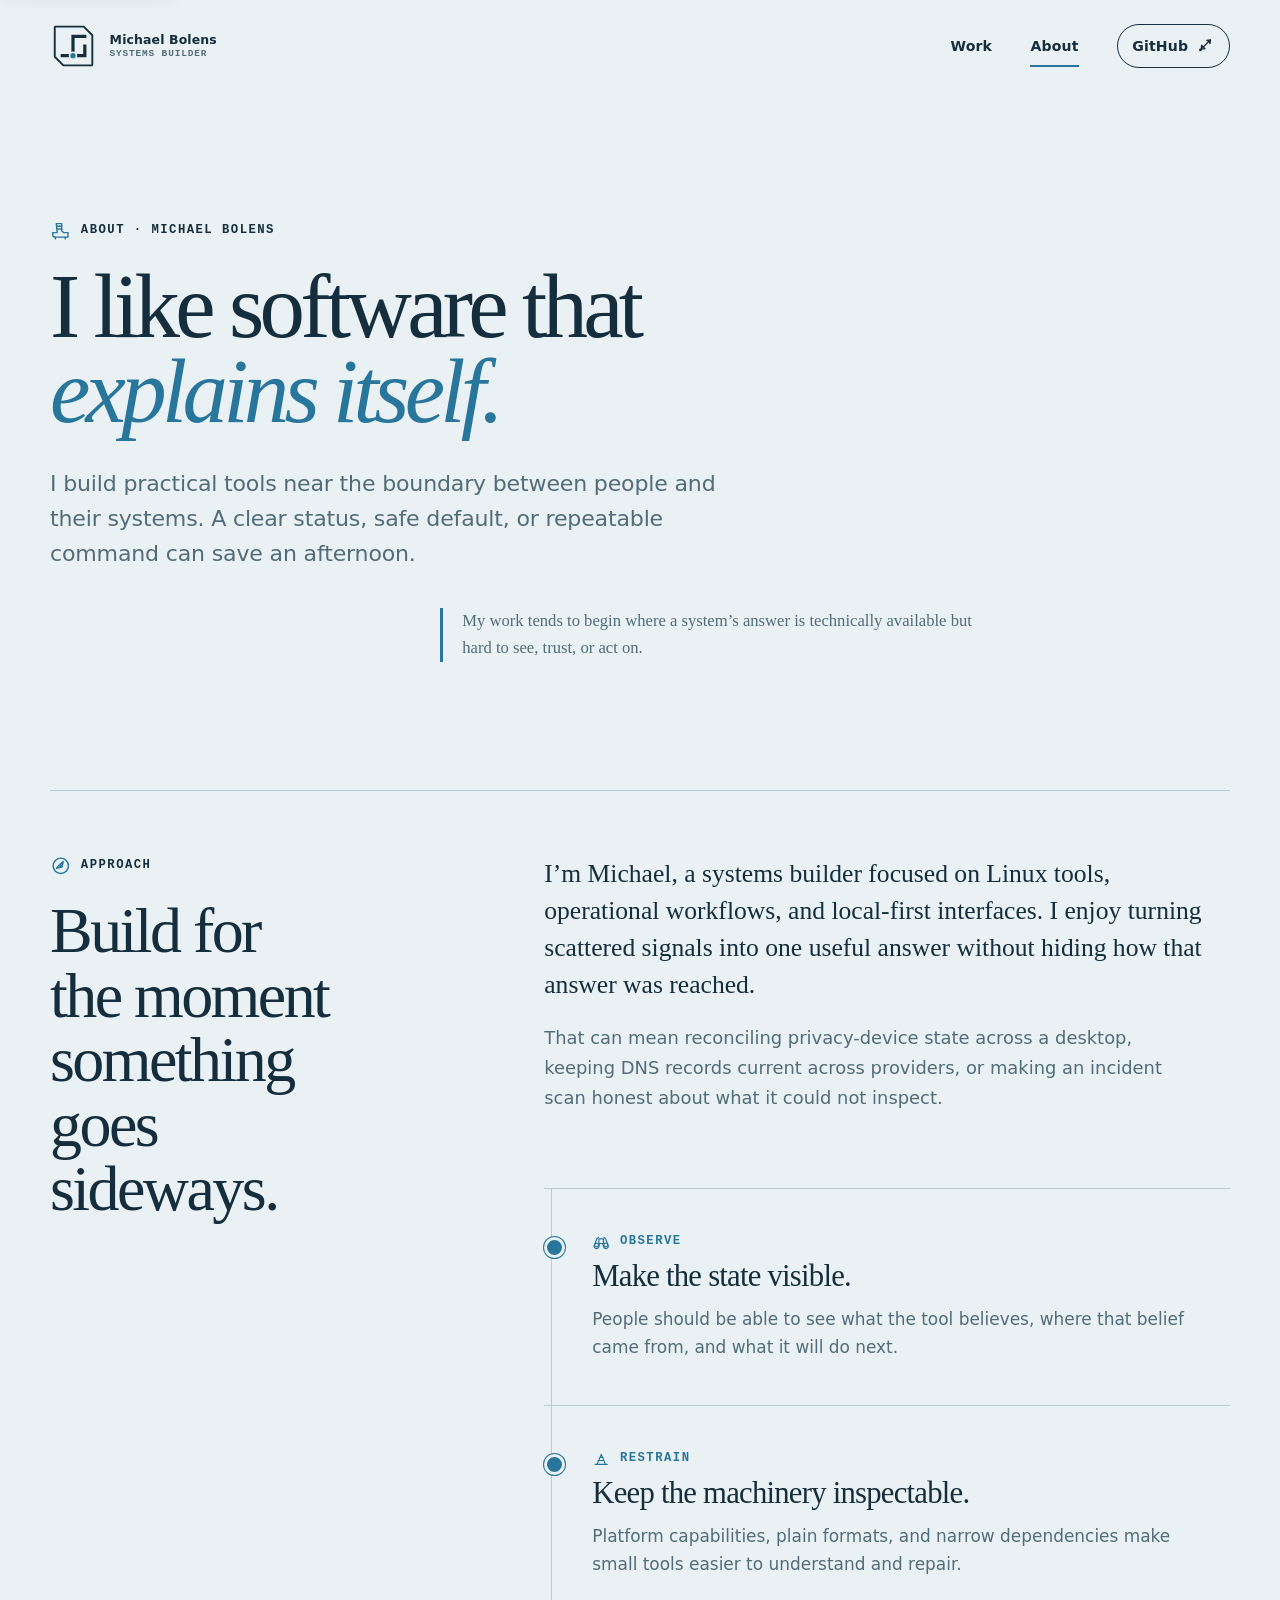
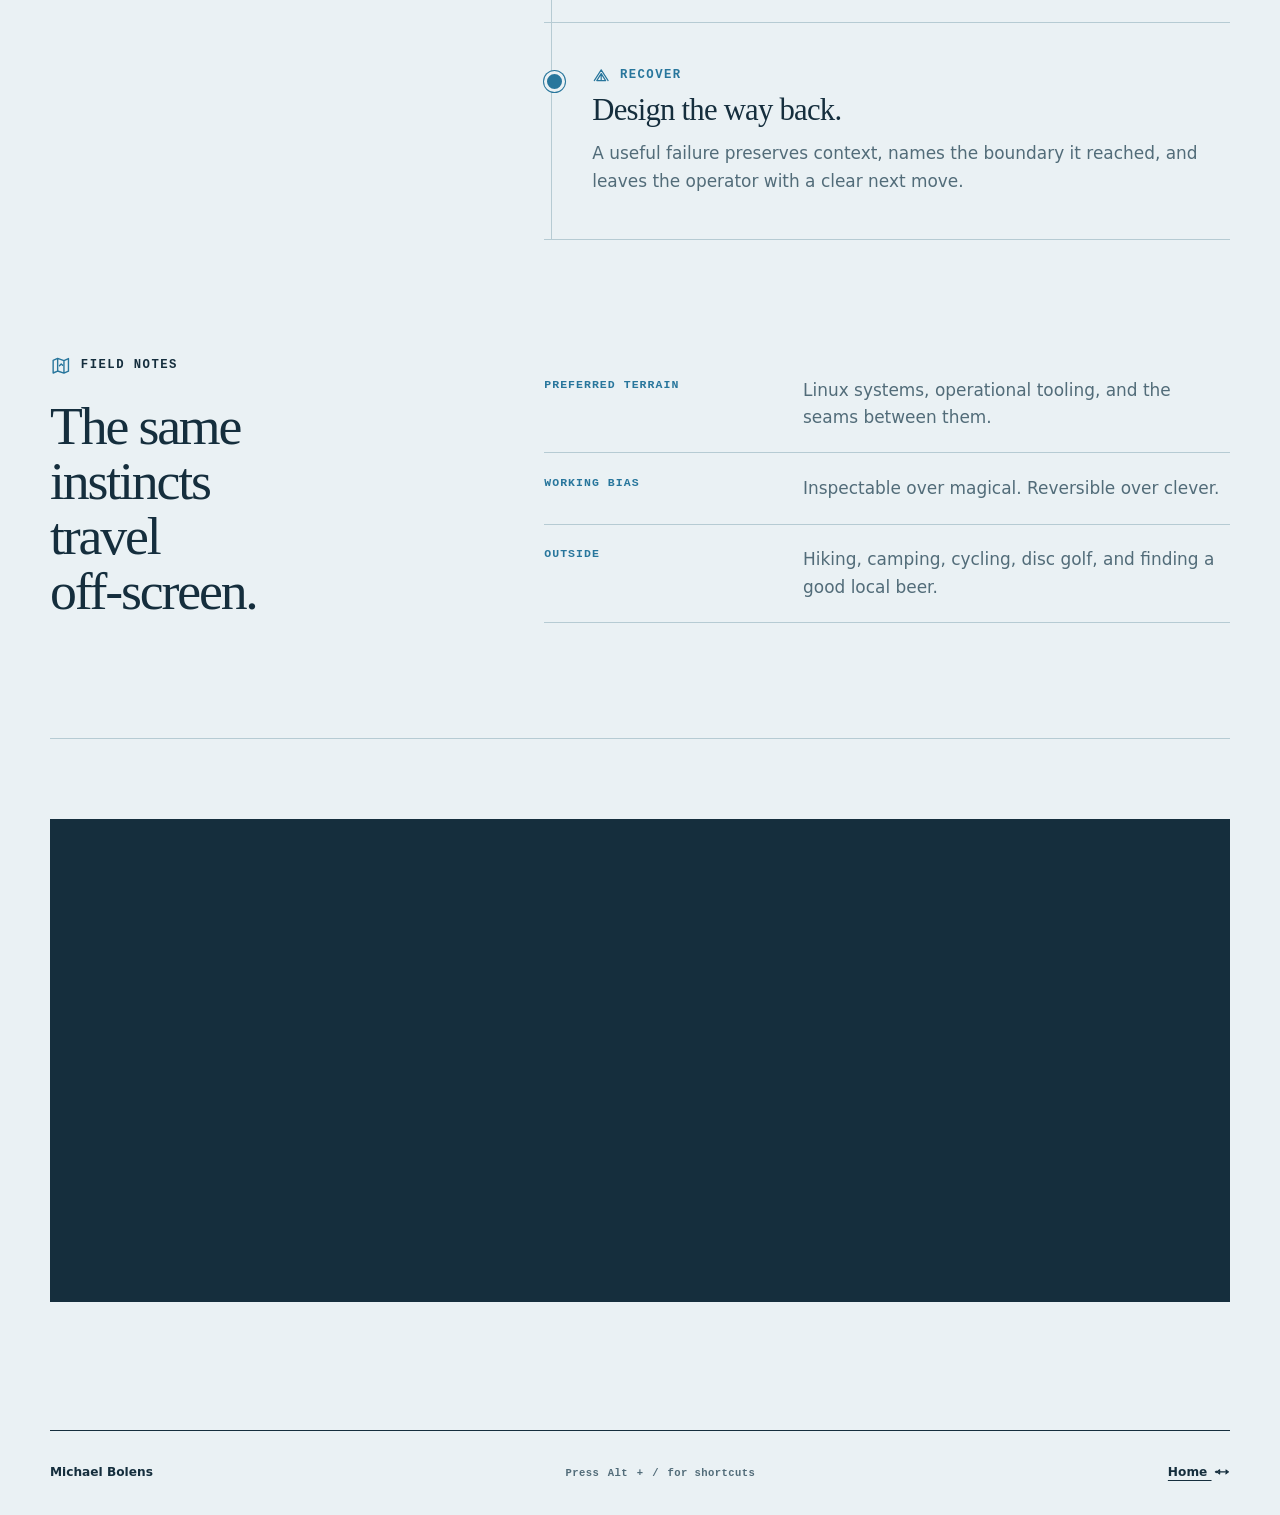
==== commit 994fa13e: "feat(site): clarify identity and motion" ====
--- a/about/index.html
+++ b/about/index.html
@@ -9,12 +9,12 @@
   <meta property="og:image" content="https://bolens.github.io/assets/social-card-v2.png"><meta property="og:image:alt" content="Michael Bolens, Linux systems builder. Tools that show their work.">
   <meta name="twitter:card" content="summary_large_image"><meta name="twitter:image" content="https://bolens.github.io/assets/social-card-v2.png">
   <meta name="theme-color" content="#eaf1f4" media="(prefers-color-scheme: light)"><meta name="theme-color" content="#10232f" media="(prefers-color-scheme: dark)"><title>About | Michael Bolens</title>
-  <link rel="canonical" href="https://bolens.github.io/about/"><link rel="icon" href="../assets/favicon.svg" type="image/svg+xml"><script src="/assets/theme-init.js"></script><script src="/assets/project-data.js" defer></script><script src="/assets/theme-picker.js" defer></script><script src="/assets/trail-glyphs.js" defer></script><link rel="stylesheet" href="../assets/pages.css"><link rel="stylesheet" href="../assets/about.css"><link rel="stylesheet" href="../assets/site.css">
+  <link rel="canonical" href="https://bolens.github.io/about/"><link rel="icon" href="../assets/favicon.svg" type="image/svg+xml"><script src="/assets/theme-data.js"></script><script src="/assets/appearance-controller.js"></script><script src="/assets/project-data.js" defer></script><script src="/assets/ui-overlay.js" defer></script><script src="/assets/appearance-picker.js" defer></script><script src="/assets/command-palette.js" defer></script><script src="/assets/trail-glyphs.js" defer></script><link rel="stylesheet" href="../assets/theme-tokens.css"><link rel="stylesheet" href="../assets/pages.css"><link rel="stylesheet" href="../assets/about.css"><link rel="stylesheet" href="../assets/site.css">
   <script type="application/ld+json">{"@context":"https://schema.org","@type":"ProfilePage","name":"About Michael Bolens","url":"https://bolens.github.io/about/","mainEntity":{"@type":"Person","name":"Michael Bolens","url":"https://bolens.github.io/","sameAs":["https://github.com/bolens"],"jobTitle":"Linux systems builder","knowsAbout":["Linux","infrastructure","desktop tooling","self-hosting","open-source software"]}}</script>
 </head>
 <body>
   <a class="skip-link" href="#main">Skip to content</a>
-  <header class="site-header wrap"><a class="wordmark" href="../" aria-label="Michael Bolens, home"><svg class="brand-mark" viewBox="0 0 48 48" aria-hidden="true"><path class="brand-mark-frame" d="M7 6h27l8 8v28H15l-8-8Z"/><path class="brand-mark-route" d="M14 33h10V15h11M24 33h11v-9"/><circle class="brand-mark-node" cx="24" cy="33" r="3.2"/></svg></a><nav aria-label="Primary navigation"><a href="../#selected-work">Work</a><a aria-current="page" href="./">About</a><a class="nav-cta" rel="me" href="https://github.com/bolens">GitHub <span aria-hidden="true">↗</span></a></nav></header>
+  <header class="site-header wrap"><a class="wordmark" href="../" aria-label="Michael Bolens, home"><svg class="brand-mark" viewBox="0 0 48 48" aria-hidden="true"><path class="brand-mark-frame" d="M7 6h27l8 8v28H15l-8-8Z"/><path class="brand-mark-route" d="M14 33h10V15h11M24 33h11v-9"/><circle class="brand-mark-node" cx="24" cy="33" r="3.2"/></svg><span class="wordmark-copy"><b>Michael Bolens</b><small>Systems builder</small></span></a><nav aria-label="Primary navigation"><a href="../#selected-work">Work</a><a aria-current="page" href="./">About</a><a class="nav-cta" rel="me" href="https://github.com/bolens">GitHub <span aria-hidden="true">↗</span></a></nav></header>
   <main id="main" class="inner-page wrap" tabindex="-1">
     <header class="page-intro about-intro" data-reveal><p class="eyebrow">About · Michael Bolens</p><h1>I like software that<br><em>explains itself.</em></h1><p class="lede">I build practical tools near the boundary between people and their systems. A clear status, safe default, or repeatable command can save an afternoon.</p><p class="about-intro-note">My work tends to begin where a system’s answer is technically available but hard to see, trust, or act on.</p></header>
     <section class="about-grid" aria-labelledby="about-approach" data-reveal>
--- a/assets/theme-tokens.css
+++ b/assets/theme-tokens.css
@@ -0,0 +1,48 @@
+/* Generated from data/themes.json by scripts/build-site.mjs. */
+:root{--paper:#eaf1f4;--snow:#f9fcfd;--ink:#152e3d;--muted:#526c79;--copper:#28769c;--lichen:#5f887d;--line:#b6cbd3;--art-hot:#b64055;--art-warm:#a76516;--art-success:#26745f;--art-cool:#397a94;--art-violet:#684c9c;--art-panel:#173746;--art-panel-line:#5d8da0;--art-on-panel:#f2fafc;--art-track:#496b78;--art-forest:#3f765d}
+:root[data-palette="alpine"]{--paper:#edf4f3;--snow:#fbfdfb;--ink:#142c2b;--muted:#536765;--copper:#b64c32;--lichen:#718d62;--line:#b9c9c6;--art-hot:#c3442e;--art-warm:#a76811;--art-success:#327559;--art-cool:#3f7d8b;--art-violet:#76549b;--art-panel:#173633;--art-panel-line:#668f88;--art-on-panel:#f3fbf8;--art-track:#547873;--art-forest:#527f55}
+:root[data-palette="desert"]{--paper:#f3ead8;--snow:#fffaf0;--ink:#302820;--muted:#6d5e4e;--copper:#b4492f;--lichen:#667a45;--line:#cdbda5;--art-hot:#c63f2e;--art-warm:#9c6411;--art-success:#497044;--art-cool:#397885;--art-violet:#765396;--art-panel:#382820;--art-panel-line:#96725a;--art-on-panel:#fff7e8;--art-track:#806858;--art-forest:#637446}
+:root[data-palette="glacier"]{--paper:#eaf1f4;--snow:#f9fcfd;--ink:#152e3d;--muted:#526c79;--copper:#28769c;--lichen:#5f887d;--line:#b6cbd3;--art-hot:#b64055;--art-warm:#a76516;--art-success:#26745f;--art-cool:#397a94;--art-violet:#684c9c;--art-panel:#173746;--art-panel-line:#5d8da0;--art-on-panel:#f2fafc;--art-track:#496b78;--art-forest:#3f765d}
+:root[data-palette="signal"]{--paper:#f0edf5;--snow:#fcfaff;--ink:#2b233b;--muted:#685e78;--copper:#7550a4;--lichen:#347765;--line:#c9bfd6;--art-hot:#b83e69;--art-warm:#9a6418;--art-success:#28735f;--art-cool:#34778f;--art-violet:#724ca7;--art-panel:#302541;--art-panel-line:#806b9a;--art-on-panel:#fcf8ff;--art-track:#675778;--art-forest:#39745c}
+:root[data-palette="forest"]{--paper:#edf1e7;--snow:#fafcf6;--ink:#243126;--muted:#5d6b5e;--copper:#a74f32;--lichen:#66804d;--line:#bdc8b8;--art-hot:#b74d36;--art-warm:#9a6a21;--art-success:#3d7146;--art-cool:#477985;--art-violet:#6e5b8c;--art-panel:#263b2b;--art-panel-line:#718b70;--art-on-panel:#f5faef;--art-track:#617760;--art-forest:#476b3f}
+:root[data-palette="coast"]{--paper:#e8f0ef;--snow:#f8fcfb;--ink:#173337;--muted:#557075;--copper:#b85d3f;--lichen:#4f8171;--line:#b4c9c7;--art-hot:#c25243;--art-warm:#a77926;--art-success:#367563;--art-cool:#337b91;--art-violet:#665b91;--art-panel:#183d42;--art-panel-line:#609099;--art-on-panel:#f1fbfa;--art-track:#557b7e;--art-forest:#427664}
+:root[data-palette="meadow"]{--paper:#f1efe4;--snow:#fcfbf5;--ink:#313426;--muted:#6c6c58;--copper:#6c579c;--lichen:#708442;--line:#ccc8b5;--art-hot:#b64f72;--art-warm:#a8741d;--art-success:#557936;--art-cool:#497d88;--art-violet:#7354a3;--art-panel:#343a27;--art-panel-line:#858c62;--art-on-panel:#fbfaef;--art-track:#74765f;--art-forest:#5d7539}
+:root[data-palette="volcanic"]{--paper:#eeeae7;--snow:#faf8f6;--ink:#342a27;--muted:#70615c;--copper:#c24f35;--lichen:#68744c;--line:#cbbdb7;--art-hot:#d04432;--art-warm:#ae6819;--art-success:#557345;--art-cool:#477681;--art-violet:#765588;--art-panel:#3d2b27;--art-panel-line:#936d61;--art-on-panel:#fff8f4;--art-track:#816963;--art-forest:#61704a}
+[data-palette-option="alpine"]{--option-paper:#edf4f3;--option-night-paper:#102322;--option-ink:#142c2b;--option-night-ink:#eaf3ef;--option-accent:#b64c32;--option-night-accent:#ef795c;--option-terrain:#718d62;--option-night-terrain:#a8c49a;--option-water:#3f7d8b;--option-night-water:#8fcbd4}
+[data-palette-option="desert"]{--option-paper:#f3ead8;--option-night-paper:#211914;--option-ink:#302820;--option-night-ink:#f7ead2;--option-accent:#b4492f;--option-night-accent:#ff7952;--option-terrain:#667a45;--option-night-terrain:#b3c578;--option-water:#397885;--option-night-water:#79c4cf}
+[data-palette-option="glacier"]{--option-paper:#eaf1f4;--option-night-paper:#10232f;--option-ink:#152e3d;--option-night-ink:#eaf6fa;--option-accent:#28769c;--option-night-accent:#70bce2;--option-terrain:#5f887d;--option-night-terrain:#83b7aa;--option-water:#397a94;--option-night-water:#72c1df}
+[data-palette-option="signal"]{--option-paper:#f0edf5;--option-night-paper:#1d1729;--option-ink:#2b233b;--option-night-ink:#f3edfa;--option-accent:#7550a4;--option-night-accent:#c09aef;--option-terrain:#347765;--option-night-terrain:#78c7ae;--option-water:#34778f;--option-night-water:#74c5df}
+[data-palette-option="forest"]{--option-paper:#edf1e7;--option-night-paper:#172119;--option-ink:#243126;--option-night-ink:#eef5e9;--option-accent:#a74f32;--option-night-accent:#f08a62;--option-terrain:#66804d;--option-night-terrain:#a8c47c;--option-water:#477985;--option-night-water:#82c4cc}
+[data-palette-option="coast"]{--option-paper:#e8f0ef;--option-night-paper:#102326;--option-ink:#173337;--option-night-ink:#edf8f7;--option-accent:#b85d3f;--option-night-accent:#ff9471;--option-terrain:#4f8171;--option-night-terrain:#83c2aa;--option-water:#337b91;--option-night-water:#76cadc}
+[data-palette-option="meadow"]{--option-paper:#f1efe4;--option-night-paper:#202019;--option-ink:#313426;--option-night-ink:#f5f2df;--option-accent:#6c579c;--option-night-accent:#c5a4f1;--option-terrain:#708442;--option-night-terrain:#b1c976;--option-water:#497d88;--option-night-water:#83c5ce}
+[data-palette-option="volcanic"]{--option-paper:#eeeae7;--option-night-paper:#211a18;--option-ink:#342a27;--option-night-ink:#f8eee8;--option-accent:#c24f35;--option-night-accent:#ff7b57;--option-terrain:#68744c;--option-night-terrain:#aebc78;--option-water:#477681;--option-night-water:#7ac2ce}
+:root[data-theme="night"] [data-palette-option]{--option-paper:var(--option-night-paper);--option-ink:var(--option-night-ink);--option-accent:var(--option-night-accent);--option-terrain:var(--option-night-terrain);--option-water:var(--option-night-water)}
+@media (prefers-color-scheme:dark){
+:root:not([data-theme]) [data-palette-option]{--option-paper:var(--option-night-paper);--option-ink:var(--option-night-ink);--option-accent:var(--option-night-accent);--option-terrain:var(--option-night-terrain);--option-water:var(--option-night-water)}
+:root:not([data-theme]){--paper:#10232f;--snow:#152c39;--ink:#eaf6fa;--muted:#b5cbd4;--copper:#70bce2;--lichen:#83b7aa;--line:#385767;--scene-sky:#101936;--scene-sky-edge:#496a82;--scene-celestial:#f4e7b2;--art-hot:#ff7d91;--art-warm:#f5bd63;--art-success:#72d3b5;--art-cool:#72c1df;--art-violet:#b89ae9;--art-panel:#081923;--art-panel-line:#5e91a6;--art-on-panel:#f5fcff;--art-track:#7195a4;--art-forest:#78b995}
+:root[data-palette="alpine"]:not([data-theme]){--paper:#102322;--snow:#152b29;--ink:#eaf3ef;--muted:#b8c9c5;--copper:#ef795c;--lichen:#a8c49a;--line:#3b5652;--art-hot:#ff8064;--art-warm:#f1c46c;--art-success:#79c99e;--art-cool:#8fcbd4;--art-violet:#bd9aeb;--art-panel:#081817;--art-panel-line:#688f89;--art-on-panel:#f3fbf8;--art-track:#718d88;--art-forest:#83b17f}
+:root[data-palette="desert"]:not([data-theme]){--paper:#211914;--snow:#2c211a;--ink:#f7ead2;--muted:#cdbb9f;--copper:#ff7952;--lichen:#b3c578;--line:#5b4637;--art-hot:#ff8060;--art-warm:#f3bd5d;--art-success:#acd17b;--art-cool:#79c4cf;--art-violet:#c49bea;--art-panel:#160f0c;--art-panel-line:#9a7057;--art-on-panel:#fff8eb;--art-track:#a17e68;--art-forest:#a8bd70}
+:root[data-palette="glacier"]:not([data-theme]){--paper:#10232f;--snow:#152c39;--ink:#eaf6fa;--muted:#b5cbd4;--copper:#70bce2;--lichen:#83b7aa;--line:#385767;--scene-sky:#101936;--scene-sky-edge:#496a82;--scene-celestial:#f4e7b2;--art-hot:#ff7d91;--art-warm:#f5bd63;--art-success:#72d3b5;--art-cool:#72c1df;--art-violet:#b89ae9;--art-panel:#081923;--art-panel-line:#5e91a6;--art-on-panel:#f5fcff;--art-track:#7195a4;--art-forest:#78b995}
+:root[data-palette="signal"]:not([data-theme]){--paper:#1d1729;--snow:#271f36;--ink:#f3edfa;--muted:#c9bdd8;--copper:#c09aef;--lichen:#78c7ae;--line:#514165;--art-hot:#ff7da9;--art-warm:#f2c16e;--art-success:#70d3b2;--art-cool:#74c5df;--art-violet:#cf9cff;--art-panel:#120d1b;--art-panel-line:#806a9e;--art-on-panel:#fdf9ff;--art-track:#8b78a2;--art-forest:#70b795}
+:root[data-palette="forest"]:not([data-theme]){--paper:#172119;--snow:#202d22;--ink:#eef5e9;--muted:#bdcbb9;--copper:#f08a62;--lichen:#a8c47c;--line:#405642;--art-hot:#ff8868;--art-warm:#e8bf68;--art-success:#8dcd8b;--art-cool:#82c4cc;--art-violet:#bea5df;--art-panel:#0c170e;--art-panel-line:#6d936f;--art-on-panel:#f6fcef;--art-track:#759078;--art-forest:#8ebb76}
+:root[data-palette="coast"]:not([data-theme]){--paper:#102326;--snow:#172f32;--ink:#edf8f7;--muted:#bad0cf;--copper:#ff9471;--lichen:#83c2aa;--line:#3b5a5d;--art-hot:#ff8979;--art-warm:#ebc66e;--art-success:#78cfaf;--art-cool:#76cadc;--art-violet:#b2a5e2;--art-panel:#07191c;--art-panel-line:#62949b;--art-on-panel:#f2fcfb;--art-track:#719397;--art-forest:#73b294}
+:root[data-palette="meadow"]:not([data-theme]){--paper:#202019;--snow:#2b2b21;--ink:#f5f2df;--muted:#ccc8aa;--copper:#c5a4f1;--lichen:#b1c976;--line:#575640;--art-hot:#f18bab;--art-warm:#efc36c;--art-success:#a9cf72;--art-cool:#83c5ce;--art-violet:#c3a2ef;--art-panel:#15160f;--art-panel-line:#8b8c62;--art-on-panel:#fdfbec;--art-track:#91906c;--art-forest:#9ebd67}
+:root[data-palette="volcanic"]:not([data-theme]){--paper:#211a18;--snow:#2e231f;--ink:#f8eee8;--muted:#d0bbb2;--copper:#ff7b57;--lichen:#aebc78;--line:#5d453e;--art-hot:#ff7255;--art-warm:#f2b85d;--art-success:#a5ca79;--art-cool:#7ac2ce;--art-violet:#c29be1;--art-panel:#150d0b;--art-panel-line:#98695b;--art-on-panel:#fff7f2;--art-track:#9a786f;--art-forest:#9bae70}
+}
+:root[data-theme="night"]{--paper:#10232f;--snow:#152c39;--ink:#eaf6fa;--muted:#b5cbd4;--copper:#70bce2;--lichen:#83b7aa;--line:#385767;--scene-sky:#101936;--scene-sky-edge:#496a82;--scene-celestial:#f4e7b2;--art-hot:#ff7d91;--art-warm:#f5bd63;--art-success:#72d3b5;--art-cool:#72c1df;--art-violet:#b89ae9;--art-panel:#081923;--art-panel-line:#5e91a6;--art-on-panel:#f5fcff;--art-track:#7195a4;--art-forest:#78b995}
+:root[data-palette="alpine"][data-theme="night"]{--paper:#102322;--snow:#152b29;--ink:#eaf3ef;--muted:#b8c9c5;--copper:#ef795c;--lichen:#a8c49a;--line:#3b5652;--art-hot:#ff8064;--art-warm:#f1c46c;--art-success:#79c99e;--art-cool:#8fcbd4;--art-violet:#bd9aeb;--art-panel:#081817;--art-panel-line:#688f89;--art-on-panel:#f3fbf8;--art-track:#718d88;--art-forest:#83b17f}
+:root[data-palette="desert"][data-theme="night"]{--paper:#211914;--snow:#2c211a;--ink:#f7ead2;--muted:#cdbb9f;--copper:#ff7952;--lichen:#b3c578;--line:#5b4637;--art-hot:#ff8060;--art-warm:#f3bd5d;--art-success:#acd17b;--art-cool:#79c4cf;--art-violet:#c49bea;--art-panel:#160f0c;--art-panel-line:#9a7057;--art-on-panel:#fff8eb;--art-track:#a17e68;--art-forest:#a8bd70}
+:root[data-palette="glacier"][data-theme="night"]{--paper:#10232f;--snow:#152c39;--ink:#eaf6fa;--muted:#b5cbd4;--copper:#70bce2;--lichen:#83b7aa;--line:#385767;--scene-sky:#101936;--scene-sky-edge:#496a82;--scene-celestial:#f4e7b2;--art-hot:#ff7d91;--art-warm:#f5bd63;--art-success:#72d3b5;--art-cool:#72c1df;--art-violet:#b89ae9;--art-panel:#081923;--art-panel-line:#5e91a6;--art-on-panel:#f5fcff;--art-track:#7195a4;--art-forest:#78b995}
+:root[data-palette="signal"][data-theme="night"]{--paper:#1d1729;--snow:#271f36;--ink:#f3edfa;--muted:#c9bdd8;--copper:#c09aef;--lichen:#78c7ae;--line:#514165;--art-hot:#ff7da9;--art-warm:#f2c16e;--art-success:#70d3b2;--art-cool:#74c5df;--art-violet:#cf9cff;--art-panel:#120d1b;--art-panel-line:#806a9e;--art-on-panel:#fdf9ff;--art-track:#8b78a2;--art-forest:#70b795}
+:root[data-palette="forest"][data-theme="night"]{--paper:#172119;--snow:#202d22;--ink:#eef5e9;--muted:#bdcbb9;--copper:#f08a62;--lichen:#a8c47c;--line:#405642;--art-hot:#ff8868;--art-warm:#e8bf68;--art-success:#8dcd8b;--art-cool:#82c4cc;--art-violet:#bea5df;--art-panel:#0c170e;--art-panel-line:#6d936f;--art-on-panel:#f6fcef;--art-track:#759078;--art-forest:#8ebb76}
+:root[data-palette="coast"][data-theme="night"]{--paper:#102326;--snow:#172f32;--ink:#edf8f7;--muted:#bad0cf;--copper:#ff9471;--lichen:#83c2aa;--line:#3b5a5d;--art-hot:#ff8979;--art-warm:#ebc66e;--art-success:#78cfaf;--art-cool:#76cadc;--art-violet:#b2a5e2;--art-panel:#07191c;--art-panel-line:#62949b;--art-on-panel:#f2fcfb;--art-track:#719397;--art-forest:#73b294}
+:root[data-palette="meadow"][data-theme="night"]{--paper:#202019;--snow:#2b2b21;--ink:#f5f2df;--muted:#ccc8aa;--copper:#c5a4f1;--lichen:#b1c976;--line:#575640;--art-hot:#f18bab;--art-warm:#efc36c;--art-success:#a9cf72;--art-cool:#83c5ce;--art-violet:#c3a2ef;--art-panel:#15160f;--art-panel-line:#8b8c62;--art-on-panel:#fdfbec;--art-track:#91906c;--art-forest:#9ebd67}
+:root[data-palette="volcanic"][data-theme="night"]{--paper:#211a18;--snow:#2e231f;--ink:#f8eee8;--muted:#d0bbb2;--copper:#ff7b57;--lichen:#aebc78;--line:#5d453e;--art-hot:#ff7255;--art-warm:#f2b85d;--art-success:#a5ca79;--art-cool:#7ac2ce;--art-violet:#c29be1;--art-panel:#150d0b;--art-panel-line:#98695b;--art-on-panel:#fff7f2;--art-track:#9a786f;--art-forest:#9bae70}
+:root[data-palette="alpine"] .lost-page{--lost-night-tint:#5eaa98;--lost-day-sky-top:#7ebfc5;--lost-day-sky-mid:#c1ded8;--lost-day-haze:#edf0d6;--lost-day-ground-lit:#66825a;--lost-day-river:#478e8b}
+:root[data-palette="desert"] .lost-page{--lost-night-tint:#b37757;--lost-day-sky-top:#8eb9c4;--lost-day-sky-mid:#d8cfb6;--lost-day-haze:#f0d3a2;--lost-day-mountain-lit:#a07a62;--lost-day-mountain-shadow:#66524a;--lost-day-ground-lit:#72734c;--lost-day-river:#4e8584;--lost-day-pine:#526447;--lost-day-tent:#c65d3e}
+:root[data-palette="glacier"] .lost-page{--lost-night-tint:#4d91ad;--lost-day-sky-top:#75b6dc;--lost-day-sky-mid:#c7e1eb;--lost-day-haze:#eef3e8;--lost-day-river:#3f8fa3}
+:root[data-palette="signal"] .lost-page{--lost-night-tint:#8b67ad;--lost-day-sky-top:#9695c8;--lost-day-sky-mid:#d5cbe2;--lost-day-haze:#f0dfcf;--lost-day-mountain-lit:#807895;--lost-day-ground-lit:#5f765d;--lost-day-tent:#a96388}
+:root[data-palette="forest"] .lost-page{--lost-night-tint:#5c845c;--lost-day-sky-top:#82afa8;--lost-day-sky-mid:#c8d8c3;--lost-day-haze:#e7e0bd;--lost-day-ground-lit:#59784b;--lost-day-ground-shadow:#263d28;--lost-day-pine:#365a35;--lost-day-shrub:#4d7041}
+:root[data-palette="coast"] .lost-page{--lost-night-tint:#4e9290;--lost-day-sky-top:#78bac2;--lost-day-sky-mid:#c0ded9;--lost-day-haze:#e7e4cd;--lost-day-river:#3d8f95;--lost-day-pine:#376351}
+:root[data-palette="meadow"] .lost-page{--lost-night-tint:#8173a1;--lost-day-sky-top:#93b6c8;--lost-day-sky-mid:#d6d8c4;--lost-day-haze:#eee0ba;--lost-day-ground-lit:#71804c;--lost-day-shrub:#657944;--lost-day-tent:#9a668e}
+:root[data-palette="volcanic"] .lost-page{--lost-night-tint:#a66554;--lost-day-sky-top:#86aeb9;--lost-day-sky-mid:#d1d1bd;--lost-day-haze:#e9c9a9;--lost-day-mountain-lit:#877267;--lost-day-mountain-shadow:#534844;--lost-day-ground-lit:#626b49;--lost-day-tent:#bc593e}
--- a/assets/site.css
+++ b/assets/site.css
@@ -1,21 +1,10 @@
 :root {
-  --paper: #eaf1f4; --snow: #f9fcfd; --ink: #152e3d; --muted: #526c79;
-  --copper: #28769c; --lichen: #5f887d; --line: #b6cbd3;
-  --art-hot:#b64055;--art-warm:#a76516;--art-success:#26745f;--art-cool:#397a94;--art-violet:#684c9c;--art-panel:#173746;--art-panel-line:#5d8da0;--art-on-panel:#f2fafc;--art-track:#496b78;--art-forest:#3f765d;
   --serif: Charter, 'Bitstream Charter', 'Iowan Old Style', 'Palatino Linotype', Georgia, serif;
   --sans: 'Avenir Next', Avenir, 'Segoe UI Variable', 'Segoe UI', ui-sans-serif, system-ui, -apple-system, sans-serif;
   --mono: 'IBM Plex Mono', 'SFMono-Regular', Consolas, 'Liberation Mono', ui-monospace, monospace;
   --wrap: min(1180px, calc(100vw - 40px));
   --scene-sky:#d9eef4;--scene-sky-edge:#77a8b8;--scene-celestial:#e4b95f;
 }
-:root[data-palette="alpine"] { --paper:#edf4f3;--snow:#fbfdfb;--ink:#142c2b;--muted:#536765;--copper:#b64c32;--lichen:#718d62;--line:#b9c9c6;--art-hot:#c3442e;--art-warm:#a76811;--art-success:#327559;--art-cool:#3f7d8b;--art-violet:#76549b;--art-panel:#173633;--art-panel-line:#668f88;--art-on-panel:#f3fbf8;--art-track:#547873;--art-forest:#527f55; }
-:root[data-palette="desert"] { --paper:#f3ead8;--snow:#fffaf0;--ink:#302820;--muted:#6d5e4e;--copper:#b4492f;--lichen:#667a45;--line:#cdbda5;--art-hot:#c63f2e;--art-warm:#9c6411;--art-success:#497044;--art-cool:#397885;--art-violet:#765396;--art-panel:#382820;--art-panel-line:#96725a;--art-on-panel:#fff7e8;--art-track:#806858;--art-forest:#637446; }
-:root[data-palette="glacier"] { --paper:#eaf1f4;--snow:#f9fcfd;--ink:#152e3d;--muted:#526c79;--copper:#28769c;--lichen:#5f887d;--line:#b6cbd3;--art-hot:#b64055;--art-warm:#a76516;--art-success:#26745f;--art-cool:#397a94;--art-violet:#684c9c;--art-panel:#173746;--art-panel-line:#5d8da0;--art-on-panel:#f2fafc;--art-track:#496b78;--art-forest:#3f765d; }
-:root[data-palette="signal"] { --paper:#f0edf5;--snow:#fcfaff;--ink:#2b233b;--muted:#685e78;--copper:#7550a4;--lichen:#347765;--line:#c9bfd6;--art-hot:#b83e69;--art-warm:#9a6418;--art-success:#28735f;--art-cool:#34778f;--art-violet:#724ca7;--art-panel:#302541;--art-panel-line:#806b9a;--art-on-panel:#fcf8ff;--art-track:#675778;--art-forest:#39745c; }
-:root[data-palette="forest"] { --paper:#edf1e7;--snow:#fafcf6;--ink:#243126;--muted:#5d6b5e;--copper:#a74f32;--lichen:#66804d;--line:#bdc8b8;--art-hot:#b74d36;--art-warm:#9a6a21;--art-success:#3d7146;--art-cool:#477985;--art-violet:#6e5b8c;--art-panel:#263b2b;--art-panel-line:#718b70;--art-on-panel:#f5faef;--art-track:#617760;--art-forest:#476b3f; }
-:root[data-palette="coast"] { --paper:#e8f0ef;--snow:#f8fcfb;--ink:#173337;--muted:#557075;--copper:#b85d3f;--lichen:#4f8171;--line:#b4c9c7;--art-hot:#c25243;--art-warm:#a77926;--art-success:#367563;--art-cool:#337b91;--art-violet:#665b91;--art-panel:#183d42;--art-panel-line:#609099;--art-on-panel:#f1fbfa;--art-track:#557b7e;--art-forest:#427664; }
-:root[data-palette="meadow"] { --paper:#f1efe4;--snow:#fcfbf5;--ink:#313426;--muted:#6c6c58;--copper:#6c579c;--lichen:#708442;--line:#ccc8b5;--art-hot:#b64f72;--art-warm:#a8741d;--art-success:#557936;--art-cool:#497d88;--art-violet:#7354a3;--art-panel:#343a27;--art-panel-line:#858c62;--art-on-panel:#fbfaef;--art-track:#74765f;--art-forest:#5d7539; }
-:root[data-palette="volcanic"] { --paper:#eeeae7;--snow:#faf8f6;--ink:#342a27;--muted:#70615c;--copper:#c24f35;--lichen:#68744c;--line:#cbbdb7;--art-hot:#d04432;--art-warm:#ae6819;--art-success:#557345;--art-cool:#477681;--art-violet:#765588;--art-panel:#3d2b27;--art-panel-line:#936d61;--art-on-panel:#fff8f4;--art-track:#816963;--art-forest:#61704a; }
 * { box-sizing: border-box; }
 html { scroll-behavior: smooth; background: var(--paper); }
 body { margin: 0; color: var(--ink); background: var(--paper); font: 400 clamp(1rem,.97rem + .12vw,1.06rem)/1.62 var(--sans); font-kerning: normal; font-optical-sizing: auto; font-variant-ligatures: common-ligatures contextual; text-rendering: optimizeLegibility; }
@@ -35,15 +24,6 @@
 .palette-picker label { display: grid; grid-template-columns: auto 2.6rem 1fr; align-items: center; gap: .65rem; padding: .65rem .55rem; border-radius: 2px; cursor: pointer; }.palette-picker label:hover { background: var(--paper); }.palette-picker input { margin: 0; accent-color: var(--copper); }
 .palette-picker .theme-options label { grid-template-columns:auto 1fr; }
 .palette-swatches { display:flex; overflow:hidden; height:1rem; border:1px solid color-mix(in srgb,var(--ink) 25%,transparent); border-radius:999px; }.palette-swatches i { flex:1; background:var(--option-paper); }.palette-swatches i:nth-child(2) { background:var(--option-ink); }.palette-swatches i:nth-child(3) { background:var(--option-accent); }.palette-swatches i:nth-child(4) { background:var(--option-terrain); }.palette-swatches i:nth-child(5) { background:var(--option-water); }
-[data-palette-option="alpine"] { --option-paper:#edf4f3;--option-ink:#142c2b;--option-accent:#b64c32;--option-terrain:#718d62;--option-water:#3f7d8b;--option-night-paper:#102322;--option-night-ink:#eaf3ef;--option-night-accent:#ef795c;--option-night-terrain:#a8c49a;--option-night-water:#8fcbd4; }
-[data-palette-option="desert"] { --option-paper:#f3ead8;--option-ink:#302820;--option-accent:#b4492f;--option-terrain:#667a45;--option-water:#397885;--option-night-paper:#211914;--option-night-ink:#f7ead2;--option-night-accent:#ff7952;--option-night-terrain:#b3c578;--option-night-water:#79c4cf; }
-[data-palette-option="glacier"] { --option-paper:#eaf1f4;--option-ink:#152e3d;--option-accent:#28769c;--option-terrain:#5f887d;--option-water:#397a94;--option-night-paper:#10232f;--option-night-ink:#eaf6fa;--option-night-accent:#70bce2;--option-night-terrain:#83b7aa;--option-night-water:#72c1df; }
-[data-palette-option="signal"] { --option-paper:#f0edf5;--option-ink:#2b233b;--option-accent:#7550a4;--option-terrain:#347765;--option-water:#34778f;--option-night-paper:#1d1729;--option-night-ink:#f3edfa;--option-night-accent:#c09aef;--option-night-terrain:#78c7ae;--option-night-water:#74c5df; }
-[data-palette-option="forest"] { --option-paper:#edf1e7;--option-ink:#243126;--option-accent:#a74f32;--option-terrain:#66804d;--option-water:#477985;--option-night-paper:#172119;--option-night-ink:#eef5e9;--option-night-accent:#f08a62;--option-night-terrain:#a8c47c;--option-night-water:#82c4cc; }
-[data-palette-option="coast"] { --option-paper:#e8f0ef;--option-ink:#173337;--option-accent:#b85d3f;--option-terrain:#4f8171;--option-water:#337b91;--option-night-paper:#102326;--option-night-ink:#edf8f7;--option-night-accent:#ff9471;--option-night-terrain:#83c2aa;--option-night-water:#76cadc; }
-[data-palette-option="meadow"] { --option-paper:#f1efe4;--option-ink:#313426;--option-accent:#6c579c;--option-terrain:#708442;--option-water:#497d88;--option-night-paper:#202019;--option-night-ink:#f5f2df;--option-night-accent:#c5a4f1;--option-night-terrain:#b1c976;--option-night-water:#83c5ce; }
-[data-palette-option="volcanic"] { --option-paper:#eeeae7;--option-ink:#342a27;--option-accent:#c24f35;--option-terrain:#68744c;--option-water:#477681;--option-night-paper:#211a18;--option-night-ink:#f8eee8;--option-night-accent:#ff7b57;--option-night-terrain:#aebc78;--option-night-water:#7ac2ce; }
-:root[data-theme="night"] [data-palette-option] { --option-paper:var(--option-night-paper);--option-ink:var(--option-night-ink);--option-accent:var(--option-night-accent);--option-terrain:var(--option-night-terrain);--option-water:var(--option-night-water); }
 .command-palette { color-scheme:inherit; width: min(42rem,calc(100vw - 2rem)); max-height: min(42rem,calc(100dvh - 2rem)); margin: clamp(1rem,12vh,7rem) auto auto; padding: 0; overflow: hidden; border: 1px solid var(--line); border-radius: 5px; background: var(--snow); color: var(--ink); box-shadow: 0 28px 90px color-mix(in srgb,var(--ink) 28%,transparent); }
 .command-palette::backdrop { background: color-mix(in srgb,var(--ink) 42%,transparent); backdrop-filter: blur(7px); }
 .command-search { display: grid; grid-template-columns: auto 1fr auto; align-items: center; gap: .75rem; padding: .9rem 1rem; border-bottom: 1px solid var(--line); color: var(--muted); }
@@ -68,10 +48,13 @@
 .skip-link:is(:focus,:focus-visible) { translate:0!important; }
 .skip-link:focus-visible { outline-color:var(--copper); }
 :focus-visible { outline: 3px solid var(--copper); outline-offset: 4px; }
-.site-header { min-height: 92px; display: flex; justify-content: space-between; align-items: center; }
-.wordmark { display: block; width: 46px; color: var(--ink); text-decoration: none; }
+.site-header { position:relative; z-index:10; min-height:92px; display:flex; justify-content:space-between; align-items:center; }
+.wordmark { display:flex; width:auto; align-items:center; gap:.85rem; color:var(--ink); text-decoration:none; }
+.wordmark-copy { display:grid; gap:.12rem; white-space:nowrap; }
+.wordmark-copy b { font:700 .78rem/1.1 var(--sans); letter-spacing:.01em; }
+.wordmark-copy small { color:var(--muted); font:700 .59rem/1.2 var(--mono); letter-spacing:.09em; text-transform:uppercase; }
 .wordmark { view-transition-name: site-mark; }
-.brand-mark { width: 100%; overflow: visible; scale: 1.12; }
+.brand-mark { width:46px; overflow:visible; scale:1.12; }
 .brand-mark-frame { fill: none; stroke: currentColor; stroke-width: 1.75; stroke-linejoin: bevel; }
 .brand-mark-route { fill: none; stroke: currentColor; stroke-width: 3; stroke-linecap: square; stroke-linejoin: miter; }
 .brand-mark-node { fill: var(--copper); stroke: var(--paper); stroke-width: 1.5; }
@@ -85,7 +68,10 @@
 nav a:not(.nav-cta):hover, nav a[aria-current="page"] { background-size: 100% 2px; }
 .nav-cta { border: 1px solid var(--ink); border-radius: 999px; padding: .58rem .9rem; transition: color .2s, background .2s; }
 .nav-cta:hover { background: var(--ink); color: var(--snow); }
-.hero { min-height: calc(100svh - 92px); display: grid; grid-template-columns: 1.03fr .97fr; align-items: center; gap: clamp(1rem, 5vw, 5rem); padding-block: clamp(2rem, 5vw, 5rem) 5rem; }
+.hero { position:relative; min-height:calc(100svh - 92px); display:grid; grid-template-columns:1.03fr .97fr; align-items:center; gap:clamp(1rem,5vw,5rem); padding-block:clamp(2rem,5vw,5rem) 5rem; }
+.hero::after { content:''; position:absolute; right:calc(50% - 50vw); bottom:-1px; left:52%; height:1px; background:linear-gradient(90deg,var(--copper),var(--line) 45%,transparent); transform-origin:left; animation:hero-trace 1.15s 1.65s cubic-bezier(.16,1,.3,1) both; }
+.hero-copy { animation:hero-copy-in .8s .08s cubic-bezier(.16,1,.3,1) both; }
+.signal-map { animation:hero-map-in 1s .2s cubic-bezier(.16,1,.3,1) both; }
 .eyebrow { margin: 0 0 1.4rem; font: 700 clamp(.7rem,.67rem + .12vw,.77rem)/1.45 var(--mono); letter-spacing: .12em; text-transform: uppercase; }
 .eyebrow:has(.trail-glyph) { display:flex; align-items:center; gap:.58rem; }
 .trail-glyph { width:1.35rem; height:1.35rem; flex:0 0 auto; overflow:visible; color:var(--copper); fill:none; stroke:currentColor; stroke-width:1.55; stroke-linecap:round; stroke-linejoin:round; vector-effect:non-scaling-stroke; }
@@ -125,6 +111,9 @@
 .node-infra .pulse { animation-delay: .45s; }.node-desktop .pulse { animation-delay: .9s;}.node-play .pulse { animation-delay: 1.35s;}
 @keyframes route { to { stroke-dashoffset: 0; }}
 @keyframes pulse { 0%,35% { opacity: .8; transform: scale(.65); } 75%,100% { opacity: 0; transform: scale(1.65); }}
+@keyframes hero-copy-in { from { opacity:0; translate:0 22px; } }
+@keyframes hero-map-in { from { opacity:0; translate:28px 0; scale:.98; } }
+@keyframes hero-trace { from { scale:0 1; } }
 .principles { display: grid; grid-template-columns: .8fr 3fr; align-items: center; padding: 1.35rem 0; border-block: 1px solid var(--line); }
 .principles p { margin: 0; color: var(--muted); font: 700 .75rem var(--mono); text-transform: uppercase; letter-spacing: .1em; }
 .principles ul { display: flex; justify-content: space-between; gap: 1.5rem; margin: 0; padding: 0; list-style: none; font: 400 clamp(1.05rem, 2vw, 1.4rem) var(--serif); }
@@ -189,7 +178,7 @@
 @keyframes route-in { from { opacity: 0; translate: 26px 4px; scale: .975; rotate: -.35deg; } 72% { scale: 1.008; rotate: .1deg; } }
 @media (max-width: 780px) {
   :root { --wrap: min(100% - 28px, 680px); }
-  .site-header { min-height: 76px; }.wordmark { width: 42px; } nav { gap: 1rem; } nav a { font-size: .78rem; }.nav-cta { padding: .48rem .68rem; }
+  .site-header { min-height:76px; }.brand-mark { width:42px; }.wordmark-copy small { display:none; } nav { gap:1rem; } nav a { font-size:.78rem; }.nav-cta { padding:.48rem .68rem; }
   .hero { min-height: auto; grid-template-columns: 1fr; padding-block: 4.5rem 4rem; }.signal-map { margin-top: 2rem; }.signal-map figcaption { margin-top: -.5rem; }
   .principles { grid-template-columns: 1fr; gap: 1rem; }.principles ul { flex-direction: column; gap: .65rem; }
   .section-heading { grid-template-columns: 1fr; }.section-heading .eyebrow { margin-bottom: 0; }.project-list { grid-template-columns: 1fr; }.project-featured { grid-column: auto; }.project-featured .project-visual { aspect-ratio: 1.55 / 1; }
@@ -200,21 +189,13 @@
   .case-thesis { grid-template-columns: 1fr; gap: .45rem; }.case-facts { grid-template-columns: 1fr; }.case-facts div + div { border-top: 1px solid var(--line); }
   .case-story > section { grid-template-columns: 1fr; gap: 1.5rem; }.case-story > section .eyebrow { margin-bottom: 0; }.case-next { grid-template-columns: 1fr; gap: .8rem; }
 }
-@media (max-width: 430px) { .site-header nav a:first-child { display: none; } h1 { font-size: clamp(3.1rem, 16vw, 4.6rem); }.hero-actions { align-items: flex-start; flex-direction: column; }.signal-map { margin-inline: -8px; }.palette-panels { width:min(18rem,calc(100vw - 2rem));grid-template-columns:1fr;max-height:calc(100dvh - 6rem);overflow-y:auto; }.palette-picker .theme-options { border-top:1px solid var(--line); } }
+@media (max-width: 430px) { .wordmark-copy { display:none; }.site-header nav a:first-child { display:none; } h1 { font-size:clamp(3.1rem,16vw,4.6rem); }.hero-actions { align-items:flex-start; flex-direction:column; }.signal-map { margin-inline:-8px; }.hero::after { left:20%; }.palette-panels { width:min(18rem,calc(100vw - 2rem));grid-template-columns:1fr;max-height:calc(100dvh - 6rem);overflow-y:auto; }.palette-picker .theme-options { border-top:1px solid var(--line); } }
 @media (prefers-reduced-motion: reduce) {
+  .hero-copy,.signal-map,.hero::after { animation:none!important; }
   html { scroll-behavior:auto; scroll-snap-type:none!important; }.case-story section { scroll-snap-align:none; }.project-visual,.project-copy,.principles li,.toolbox dl div,.about-principles article,.about-field-notes dl div,.index-list a,.case-story>section>.eyebrow,.case-story>section>h2,.case-story>section>.prose { animation:none!important; opacity:1!important; translate:none!important; scale:1!important; }.hobby-traveler,.route-bigfoot,.route-bike,.ddns-packets { display: none; }.visual-shield .check { stroke-dashoffset: 0; }.hobby-landed-disc { display: block; }.hobby-route li,.hobby-route li > svg,.hobby-thrower,.throwing-arm { animation: none; } *,*::before,*::after { animation-duration: .01ms !important; animation-iteration-count: 1 !important; transition-duration: .01ms !important; } ::view-transition-group(*),::view-transition-old(*),::view-transition-new(*) { animation-duration: .01ms !important; animation-delay: 0s !important; }
 }
 @media (prefers-color-scheme: dark) {
-  :root:not([data-theme]) [data-palette-option] { --option-paper:var(--option-night-paper);--option-ink:var(--option-night-ink);--option-accent:var(--option-night-accent);--option-terrain:var(--option-night-terrain);--option-water:var(--option-night-water); }
-  :root:not([data-theme]) { color-scheme: dark; --paper:#10232f;--snow:#152c39;--ink:#eaf6fa;--muted:#b5cbd4;--copper:#70bce2;--lichen:#83b7aa;--line:#385767;--scene-sky:#101936;--scene-sky-edge:#496a82;--scene-celestial:#f4e7b2;--art-hot:#ff7d91;--art-warm:#f5bd63;--art-success:#72d3b5;--art-cool:#72c1df;--art-violet:#b89ae9;--art-panel:#081923;--art-panel-line:#5e91a6;--art-on-panel:#f5fcff;--art-track:#7195a4;--art-forest:#78b995; }
-  :root[data-palette="alpine"]:not([data-theme]) { --paper:#102322;--snow:#152b29;--ink:#eaf3ef;--muted:#b8c9c5;--copper:#ef795c;--lichen:#a8c49a;--line:#3b5652;--art-hot:#ff8064;--art-warm:#f1c46c;--art-success:#79c99e;--art-cool:#8fcbd4;--art-violet:#bd9aeb;--art-panel:#081817;--art-panel-line:#688f89;--art-on-panel:#f3fbf8;--art-track:#718d88;--art-forest:#83b17f; }
-  :root[data-palette="desert"]:not([data-theme]) { --paper:#211914;--snow:#2c211a;--ink:#f7ead2;--muted:#cdbb9f;--copper:#ff7952;--lichen:#b3c578;--line:#5b4637;--art-hot:#ff8060;--art-warm:#f3bd5d;--art-success:#acd17b;--art-cool:#79c4cf;--art-violet:#c49bea;--art-panel:#160f0c;--art-panel-line:#9a7057;--art-on-panel:#fff8eb;--art-track:#a17e68;--art-forest:#a8bd70; }
-  :root[data-palette="glacier"]:not([data-theme]) { --paper:#10232f;--snow:#152c39;--ink:#eaf6fa;--muted:#b5cbd4;--copper:#70bce2;--lichen:#83b7aa;--line:#385767;--art-hot:#ff7d91;--art-warm:#f5bd63;--art-success:#72d3b5;--art-cool:#72c1df;--art-violet:#b89ae9;--art-panel:#081923;--art-panel-line:#5e91a6;--art-on-panel:#f5fcff;--art-track:#7195a4;--art-forest:#78b995; }
-  :root[data-palette="signal"]:not([data-theme]) { --paper:#1d1729;--snow:#271f36;--ink:#f3edfa;--muted:#c9bdd8;--copper:#c09aef;--lichen:#78c7ae;--line:#514165;--art-hot:#ff7da9;--art-warm:#f2c16e;--art-success:#70d3b2;--art-cool:#74c5df;--art-violet:#cf9cff;--art-panel:#120d1b;--art-panel-line:#806a9e;--art-on-panel:#fdf9ff;--art-track:#8b78a2;--art-forest:#70b795; }
-  :root[data-palette="forest"]:not([data-theme]) { --paper:#172119;--snow:#202d22;--ink:#eef5e9;--muted:#bdcbb9;--copper:#f08a62;--lichen:#a8c47c;--line:#405642;--art-hot:#ff8868;--art-warm:#e8bf68;--art-success:#8dcd8b;--art-cool:#82c4cc;--art-violet:#bea5df;--art-panel:#0c170e;--art-panel-line:#6d936f;--art-on-panel:#f6fcef;--art-track:#759078;--art-forest:#8ebb76; }
-  :root[data-palette="coast"]:not([data-theme]) { --paper:#102326;--snow:#172f32;--ink:#edf8f7;--muted:#bad0cf;--copper:#ff9471;--lichen:#83c2aa;--line:#3b5a5d;--art-hot:#ff8979;--art-warm:#ebc66e;--art-success:#78cfaf;--art-cool:#76cadc;--art-violet:#b2a5e2;--art-panel:#07191c;--art-panel-line:#62949b;--art-on-panel:#f2fcfb;--art-track:#719397;--art-forest:#73b294; }
-  :root[data-palette="meadow"]:not([data-theme]) { --paper:#202019;--snow:#2b2b21;--ink:#f5f2df;--muted:#ccc8aa;--copper:#c5a4f1;--lichen:#b1c976;--line:#575640;--art-hot:#f18bab;--art-warm:#efc36c;--art-success:#a9cf72;--art-cool:#83c5ce;--art-violet:#c3a2ef;--art-panel:#15160f;--art-panel-line:#8b8c62;--art-on-panel:#fdfbec;--art-track:#91906c;--art-forest:#9ebd67; }
-  :root[data-palette="volcanic"]:not([data-theme]) { --paper:#211a18;--snow:#2e231f;--ink:#f8eee8;--muted:#d0bbb2;--copper:#ff7b57;--lichen:#aebc78;--line:#5d453e;--art-hot:#ff7255;--art-warm:#f2b85d;--art-success:#a5ca79;--art-cool:#7ac2ce;--art-violet:#c29be1;--art-panel:#150d0b;--art-panel-line:#98695b;--art-on-panel:#fff7f2;--art-track:#9a786f;--art-forest:#9bae70; }
+  :root:not([data-theme]) { color-scheme:dark; }
   .map-node circle:first-child { filter: none; }
   :root:not([data-theme]) .availability { background:var(--snow); color:var(--ink); }
   :root:not([data-theme]) .availability .button { border-color:var(--ink); background:var(--ink); color:var(--paper); }
@@ -226,14 +207,7 @@
 :root[data-theme="day"] { color-scheme:light;--scene-sky:#d9eef4;--scene-sky-edge:#77a8b8;--scene-celestial:#e4b95f; }
 :root[data-theme="day"] .scene-night-only,:root[data-theme="day"] .hike-aurora,:root[data-theme="day"] .hike-moon,:root[data-theme="day"] .moon-crater,:root[data-theme="day"] .hike-stars,:root[data-theme="day"] .camp-moon,:root[data-theme="day"] .camp-sky-stars,:root[data-theme="day"] .camp-star { visibility:hidden; }
 :root[data-theme="day"] .scene-day-only { visibility:visible; }
-:root[data-theme="night"] { color-scheme:dark;--paper:#10232f;--snow:#152c39;--ink:#eaf6fa;--muted:#b5cbd4;--copper:#70bce2;--lichen:#83b7aa;--line:#385767;--scene-sky:#101936;--scene-sky-edge:#496a82;--scene-celestial:#f4e7b2;--art-hot:#ff7d91;--art-warm:#f5bd63;--art-success:#72d3b5;--art-cool:#72c1df;--art-violet:#b89ae9;--art-panel:#081923;--art-panel-line:#5e91a6;--art-on-panel:#f5fcff;--art-track:#7195a4;--art-forest:#78b995; }
-:root[data-palette="alpine"][data-theme="night"] { --paper:#102322;--snow:#152b29;--ink:#eaf3ef;--muted:#b8c9c5;--copper:#ef795c;--lichen:#a8c49a;--line:#3b5652;--art-hot:#ff8064;--art-warm:#f1c46c;--art-success:#79c99e;--art-cool:#8fcbd4;--art-violet:#bd9aeb;--art-panel:#081817;--art-panel-line:#688f89;--art-on-panel:#f3fbf8;--art-track:#718d88;--art-forest:#83b17f; }
-:root[data-palette="desert"][data-theme="night"] { --paper:#211914;--snow:#2c211a;--ink:#f7ead2;--muted:#cdbb9f;--copper:#ff7952;--lichen:#b3c578;--line:#5b4637;--art-hot:#ff8060;--art-warm:#f3bd5d;--art-success:#acd17b;--art-cool:#79c4cf;--art-violet:#c49bea;--art-panel:#160f0c;--art-panel-line:#9a7057;--art-on-panel:#fff8eb;--art-track:#a17e68;--art-forest:#a8bd70; }
-:root[data-palette="signal"][data-theme="night"] { --paper:#1d1729;--snow:#271f36;--ink:#f3edfa;--muted:#c9bdd8;--copper:#c09aef;--lichen:#78c7ae;--line:#514165;--art-hot:#ff7da9;--art-warm:#f2c16e;--art-success:#70d3b2;--art-cool:#74c5df;--art-violet:#cf9cff;--art-panel:#120d1b;--art-panel-line:#806a9e;--art-on-panel:#fdf9ff;--art-track:#8b78a2;--art-forest:#70b795; }
-:root[data-palette="forest"][data-theme="night"] { --paper:#172119;--snow:#202d22;--ink:#eef5e9;--muted:#bdcbb9;--copper:#f08a62;--lichen:#a8c47c;--line:#405642;--art-hot:#ff8868;--art-warm:#e8bf68;--art-success:#8dcd8b;--art-cool:#82c4cc;--art-violet:#bea5df;--art-panel:#0c170e;--art-panel-line:#6d936f;--art-on-panel:#f6fcef;--art-track:#759078;--art-forest:#8ebb76; }
-:root[data-palette="coast"][data-theme="night"] { --paper:#102326;--snow:#172f32;--ink:#edf8f7;--muted:#bad0cf;--copper:#ff9471;--lichen:#83c2aa;--line:#3b5a5d;--art-hot:#ff8979;--art-warm:#ebc66e;--art-success:#78cfaf;--art-cool:#76cadc;--art-violet:#b2a5e2;--art-panel:#07191c;--art-panel-line:#62949b;--art-on-panel:#f2fcfb;--art-track:#719397;--art-forest:#73b294; }
-:root[data-palette="meadow"][data-theme="night"] { --paper:#202019;--snow:#2b2b21;--ink:#f5f2df;--muted:#ccc8aa;--copper:#c5a4f1;--lichen:#b1c976;--line:#575640;--art-hot:#f18bab;--art-warm:#efc36c;--art-success:#a9cf72;--art-cool:#83c5ce;--art-violet:#c3a2ef;--art-panel:#15160f;--art-panel-line:#8b8c62;--art-on-panel:#fdfbec;--art-track:#91906c;--art-forest:#9ebd67; }
-:root[data-palette="volcanic"][data-theme="night"] { --paper:#211a18;--snow:#2e231f;--ink:#f8eee8;--muted:#d0bbb2;--copper:#ff7b57;--lichen:#aebc78;--line:#5d453e;--art-hot:#ff7255;--art-warm:#f2b85d;--art-success:#a5ca79;--art-cool:#7ac2ce;--art-violet:#c29be1;--art-panel:#150d0b;--art-panel-line:#98695b;--art-on-panel:#fff7f2;--art-track:#9a786f;--art-forest:#9bae70; }
+:root[data-theme="night"] { color-scheme:dark; }
 :root[data-theme="night"] .availability { background:var(--snow); color:var(--ink); }
 :root[data-theme="night"] .availability .button { border-color:var(--ink); background:var(--ink); color:var(--paper); }
 :root[data-theme="night"] .contact { background:var(--snow); color:var(--ink); }
@@ -241,8 +215,13 @@
 :root[data-theme="night"] .contact .button { border-color:var(--ink); background:var(--ink); color:var(--paper); }
 :root[data-theme="night"] .scene-night-only,:root[data-theme="night"] .hike-aurora,:root[data-theme="night"] .hike-moon,:root[data-theme="night"] .moon-crater,:root[data-theme="night"] .hike-stars,:root[data-theme="night"] .camp-moon,:root[data-theme="night"] .camp-sky-stars,:root[data-theme="night"] .camp-star { visibility:visible; }
 :root[data-theme="night"] .scene-day-only { visibility:hidden; }
-@media (prefers-contrast: more) { :root { --muted: #2e4442; --line: #718784; } }
-@media (prefers-color-scheme: dark) and (prefers-contrast: more) { :root { --muted: #d4dedb; --line: #78908c; } }
+@media (prefers-contrast: more) {
+  :root,:root[data-palette],:root[data-theme="day"],:root[data-palette][data-theme="day"] { --muted:#2e4442;--line:#718784; }
+  :root[data-theme="night"],:root[data-palette][data-theme="night"] { --muted:#d4dedb;--line:#78908c; }
+}
+@media (prefers-color-scheme: dark) and (prefers-contrast: more) {
+  :root:not([data-theme]),:root[data-palette]:not([data-theme]) { --muted:#d4dedb;--line:#78908c; }
+}
 @media (forced-colors: active) {
   :root,:root[data-palette] { --paper: Canvas; --snow: Canvas; --ink: CanvasText; --muted: CanvasText; --copper: LinkText; --lichen: Highlight; --line: GrayText; }
   .skip-link { border-color:CanvasText; background:Canvas; color:CanvasText; box-shadow:none; }
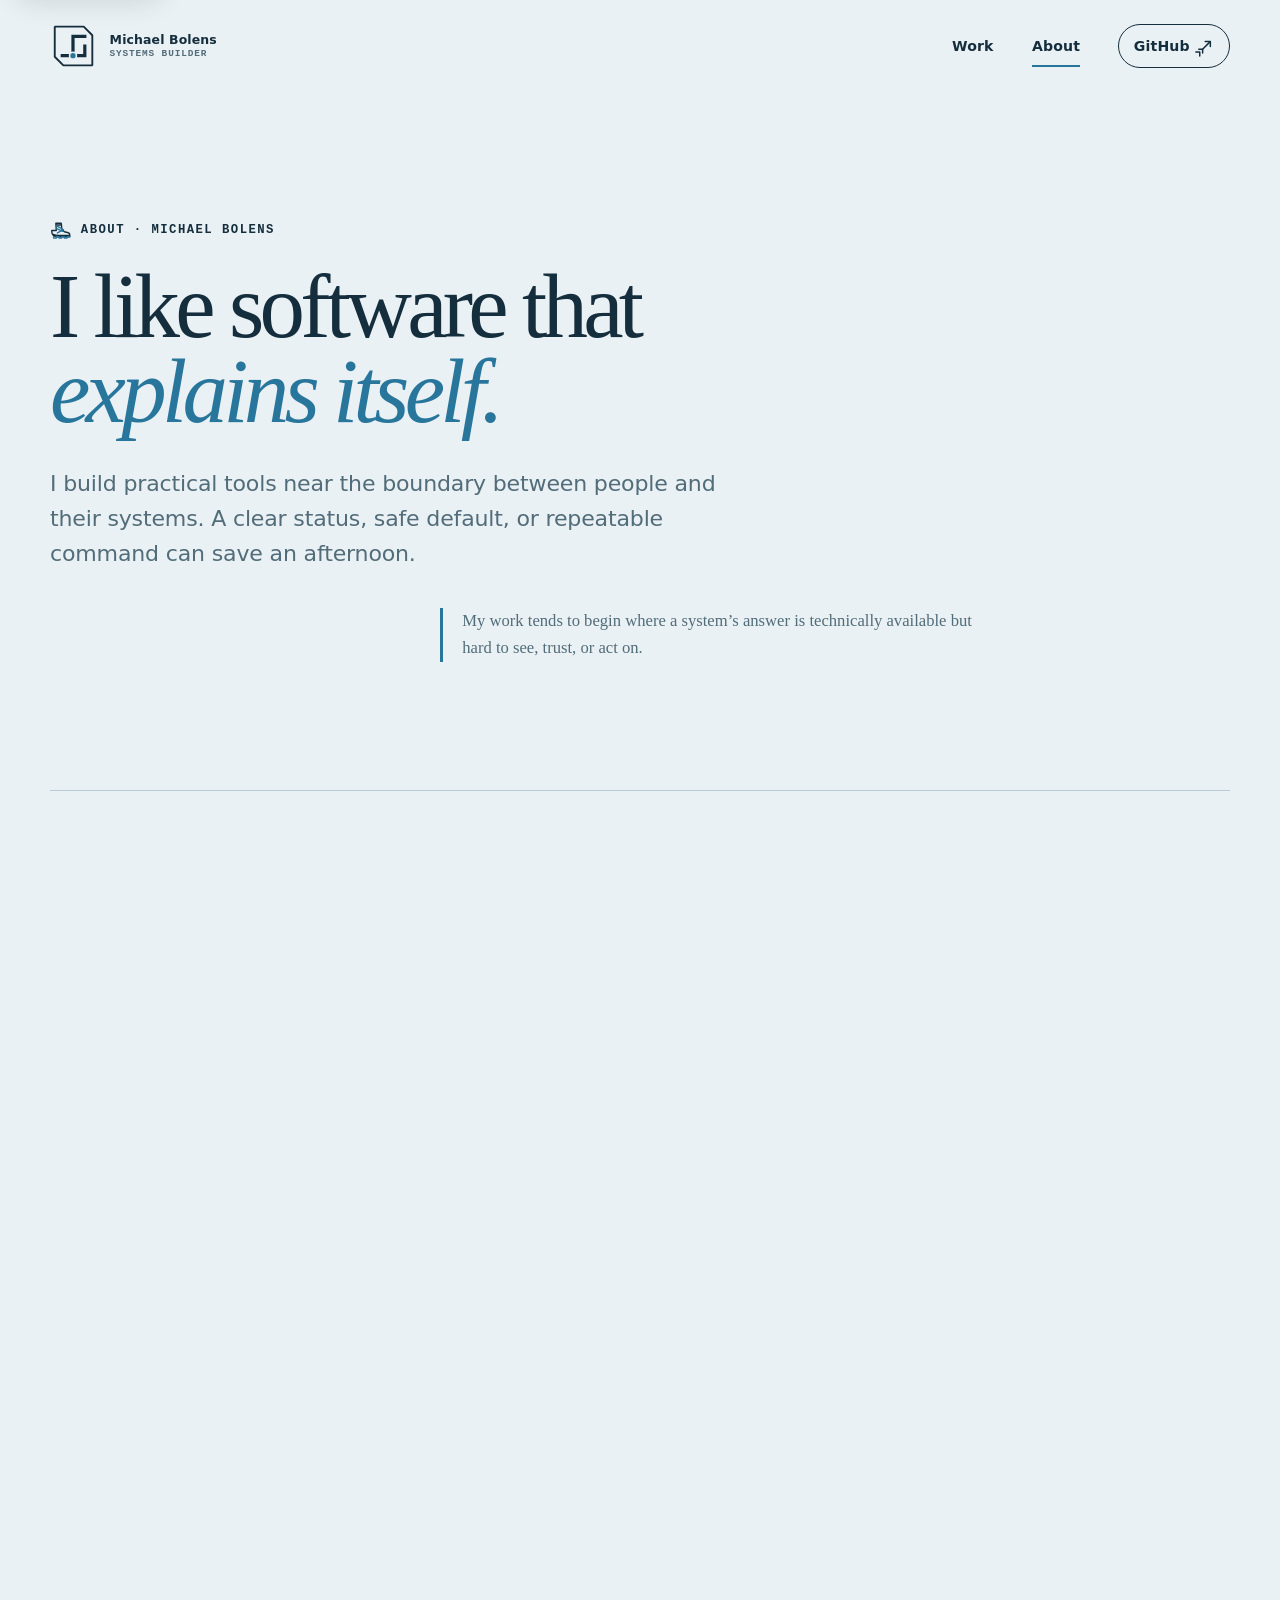
==== commit 3b90bba3: "feat(loading): add stable skeleton states" ====
--- a/about/index.html
+++ b/about/index.html
@@ -9,7 +9,7 @@
   <meta property="og:image" content="https://bolens.github.io/assets/social-card-v2.png"><meta property="og:image:alt" content="Michael Bolens, Linux systems builder. Tools that show their work.">
   <meta name="twitter:card" content="summary_large_image"><meta name="twitter:image" content="https://bolens.github.io/assets/social-card-v2.png">
   <meta name="theme-color" content="#eaf1f4" media="(prefers-color-scheme: light)"><meta name="theme-color" content="#10232f" media="(prefers-color-scheme: dark)"><title>About | Michael Bolens</title>
-  <link rel="canonical" href="https://bolens.github.io/about/"><link rel="icon" href="../assets/favicon.svg" type="image/svg+xml"><script src="/assets/theme-data.js"></script><script src="/assets/appearance-controller.js"></script><script src="/assets/project-data.js" defer></script><script src="/assets/ui-overlay.js" defer></script><script src="/assets/appearance-picker.js" defer></script><script src="/assets/command-palette.js" defer></script><script src="/assets/trail-glyphs.js" defer></script><link rel="stylesheet" href="../assets/theme-tokens.css"><link rel="stylesheet" href="../assets/pages.css"><link rel="stylesheet" href="../assets/about.css"><link rel="stylesheet" href="../assets/site.css">
+  <link rel="canonical" href="https://bolens.github.io/about/"><link rel="icon" href="../assets/favicon.svg" type="image/svg+xml"><script>document.documentElement.classList.add("is-loading")</script><script src="/assets/theme-data.js"></script><script src="/assets/appearance-controller.js"></script><script src="/assets/project-data.js" defer></script><script src="/assets/ui-overlay.js" defer></script><script src="/assets/appearance-picker.js" defer></script><script src="/assets/command-palette.js" defer></script><script src="/assets/loading-state.js" defer></script><script src="/assets/trail-glyphs.js" defer></script><link rel="stylesheet" href="../assets/theme-tokens.css"><link rel="stylesheet" href="../assets/pages.css"><link rel="stylesheet" href="../assets/about.css"><link rel="stylesheet" href="../assets/site.css">
   <script type="application/ld+json">{"@context":"https://schema.org","@type":"ProfilePage","name":"About Michael Bolens","url":"https://bolens.github.io/about/","mainEntity":{"@type":"Person","name":"Michael Bolens","url":"https://bolens.github.io/","sameAs":["https://github.com/bolens"],"jobTitle":"Linux systems builder","knowsAbout":["Linux","infrastructure","desktop tooling","self-hosting","open-source software"]}}</script>
 </head>
 <body>
--- a/assets/about.css
+++ b/assets/about.css
@@ -8,18 +8,22 @@
 .about-prologue p:first-child { color: var(--ink); font-family: var(--serif); font-size: clamp(1.35rem,2vw,1.75rem); line-height: 1.45; }
 .about-principles { position: relative; }
 .about-principles::before { content: ''; position: absolute; top: 0; bottom: 0; left: 7px; width: 1px; background: var(--line); }
-.about-principles article { position: relative; padding: 2.7rem 0 2.7rem 3rem; border-bottom: 1px solid var(--line); }
-.about-principles article::before { content: ''; position: absolute; z-index: 1; top: 3rem; left: 0; width: 15px; aspect-ratio: 1; border: 3px solid var(--paper); border-radius: 50%; background: var(--copper); box-shadow: 0 0 0 1px var(--copper); }
+.about-principles .eyebrow::before { width:1.15rem; height:1.15rem; }
+.about-principles article { position: relative; padding: 2.7rem 0 2.7rem 3rem; border-bottom: 1px solid var(--line); transition:padding var(--motion-medium) var(--ease-route),background var(--motion-fast); }
+.about-principles article:hover { padding-left:3.55rem; background:linear-gradient(90deg,color-mix(in srgb,var(--copper) 7%,transparent),transparent 72%); }
+.about-principles article::before { content: ''; position: absolute; z-index: 1; top: 3rem; left: 0; width: 15px; aspect-ratio: 1; border: 3px solid var(--paper); border-radius: 50%; background: var(--copper); box-shadow: 0 0 0 1px var(--copper); transition:scale var(--motion-medium) var(--ease-pop),box-shadow var(--motion-medium) var(--ease-route); }
+.about-principles article:hover::before { scale:1.28; box-shadow:0 0 0 5px color-mix(in srgb,var(--copper) 14%,transparent); }
 .about-principles .eyebrow { margin-bottom: .55rem; color: var(--copper); }
 .about-principles h3 { margin: 0; font: 400 clamp(1.6rem,2.4vw,2.15rem)/1.1 var(--serif); letter-spacing: -.025em; }
 .about-principles article > p:last-child { max-width: 58ch; margin: .8rem 0 0; color: var(--muted); line-height: 1.65; }
 .about-field-notes { display: grid; grid-template-columns: .8fr 1.4fr; gap: clamp(3rem,8vw,8rem); padding-block: clamp(5rem,9vw,8rem); border-bottom: 1px solid var(--line); }
 .about-field-notes h2 { max-width: 10ch; margin: 0; font: 400 clamp(2.2rem,4.2vw,4rem)/1.02 var(--serif); letter-spacing: -.04em; }
 .about-field-notes dl { margin: 0; }
-.about-field-notes dl div { display: grid; grid-template-columns: minmax(8rem,.55fr) 1fr; gap: 1.5rem; padding: 1.35rem 0; border-bottom: 1px solid var(--line); }
+.about-field-notes dl div { display: grid; grid-template-columns: minmax(8rem,.55fr) 1fr; gap: 1.5rem; padding: 1.35rem 0; border-bottom: 1px solid var(--line); transition:padding var(--motion-medium) var(--ease-route),background var(--motion-fast),box-shadow var(--motion-fast); }
+.about-field-notes dl div:hover { padding-inline:.8rem; background:var(--snow); box-shadow:inset 3px 0 var(--copper); }
 .about-field-notes dt { color: var(--copper); font: 700 .72rem/1.4 var(--mono); letter-spacing: .09em; text-transform: uppercase; }
 .about-field-notes dd { margin: 0; color: var(--muted); line-height: 1.6; }
 .availability { margin-top: 5rem; padding: clamp(2rem, 6vw, 5rem); background: var(--ink); color: var(--snow); }
 .availability h2 { max-width: 800px; }
 .availability .button { margin-top: 2.5rem; border-color: var(--snow); background: var(--snow); color: var(--ink); }
-.availability .button:hover { color: var(--snow); background: var(--copper); border-color: var(--copper); }
+.availability .button:is(:hover,:focus-visible) { color: var(--snow); background: var(--copper); border-color: var(--copper); }
--- a/assets/site.css
+++ b/assets/site.css
@@ -4,49 +4,85 @@
   --mono: 'IBM Plex Mono', 'SFMono-Regular', Consolas, 'Liberation Mono', ui-monospace, monospace;
   --wrap: min(1180px, calc(100vw - 40px));
   --scene-sky:#d9eef4;--scene-sky-edge:#77a8b8;--scene-celestial:#e4b95f;
+  --motion-fast: 180ms;
+  --motion-medium: 320ms;
+  --motion-page: 560ms;
+  --motion-hover-lift: -3px;
+  --motion-reveal-distance: 14px;
+  --ease-route: cubic-bezier(.16,1,.3,1);
+  --ease-pop: cubic-bezier(.2,1.35,.35,1);
+  --control-height: 2.75rem;
+  --control-radius: 999px;
+  --surface-radius: 5px;
+  --control-shadow: 0 8px 24px color-mix(in srgb,var(--ink) 12%,transparent);
+  --surface-shadow: 0 24px 70px color-mix(in srgb,var(--ink) 24%,transparent);
 }
 * { box-sizing: border-box; }
 html { scroll-behavior: smooth; background: var(--paper); }
 body { margin: 0; color: var(--ink); background: var(--paper); font: 400 clamp(1rem,.97rem + .12vw,1.06rem)/1.62 var(--sans); font-kerning: normal; font-optical-sizing: auto; font-variant-ligatures: common-ligatures contextual; text-rendering: optimizeLegibility; }
+main { view-transition-name: page-body; }
 main:focus { outline: 0; }
 .visually-hidden { position:absolute!important; width:1px!important; height:1px!important; margin:-1px!important; padding:0!important; overflow:hidden!important; clip:rect(0 0 0 0)!important; clip-path:inset(50%)!important; border:0!important; white-space:nowrap!important; }
 a { color: inherit; text-decoration-thickness: .08em; text-underline-offset: .18em; }
 svg { display: block; max-width: 100%; }
+.is-loading :is(.signal-map,.project-visual,.hobby-route,.cryptid-camp) { position:relative; }
+.is-loading :is(.signal-map,.project-visual,.hobby-route,.cryptid-camp)::after { content:''; position:absolute; z-index:12; inset:0; pointer-events:none; border:1px solid color-mix(in srgb,var(--line) 72%,transparent); border-radius:inherit; background:linear-gradient(105deg,transparent 28%,color-mix(in srgb,var(--snow) 55%,transparent) 43%,transparent 58%) -180% 0/55% 100% no-repeat,repeating-radial-gradient(ellipse at 18% 115%,transparent 0 16px,color-mix(in srgb,var(--copper) 10%,transparent) 17px 18px,transparent 19px 34px),color-mix(in srgb,var(--snow) 88%,var(--paper)); animation:skeleton-trace 1.25s var(--ease-route) infinite; }
+@keyframes skeleton-trace { to { background-position:360% 0,0 0,0 0; } }
+.trail-glyph,.trail-arrow svg,.principle-glyph,.command-search-glyph { --glyph-primary:currentColor; --glyph-accent:var(--copper); --glyph-secondary:currentColor; --glyph-warm:var(--copper); --glyph-cool:var(--copper); }
+.button .trail-arrow svg,.nav-cta .trail-arrow svg { --glyph-accent:currentColor; --glyph-secondary:currentColor; --glyph-warm:currentColor; --glyph-cool:currentColor; }
 .palette-picker { position: fixed; z-index: 30; right: max(1rem,calc((100vw - 1180px)/2)); bottom: 1rem; color: var(--ink); font: 700 .72rem/1.3 var(--mono); letter-spacing: .06em; text-transform: uppercase; }
 .palette-picker[hidden] { display: none; }
-.palette-picker summary { display: flex; align-items: center; gap: .55rem; padding: .7rem .85rem; border: 1px solid var(--line); border-radius: 999px; background: color-mix(in srgb,var(--snow) 92%,transparent); box-shadow: 0 8px 24px color-mix(in srgb,var(--ink) 12%,transparent); cursor: pointer; list-style: none; backdrop-filter: blur(10px); }
-.palette-picker summary::-webkit-details-marker { display: none; }.palette-picker summary:focus-visible { outline: 3px solid var(--copper); outline-offset: 3px; }
+.palette-picker summary { display: flex; min-height:var(--control-height); align-items: center; gap: .55rem; padding: .7rem .85rem; border: 1px solid var(--line); border-radius: var(--control-radius); background: color-mix(in srgb,var(--snow) 92%,transparent); box-shadow:var(--control-shadow); cursor: pointer; list-style: none; backdrop-filter: blur(10px); transition:translate var(--motion-medium) var(--ease-route),background var(--motion-fast),border-color var(--motion-fast),box-shadow var(--motion-fast); }
+.palette-picker summary::-webkit-details-marker { display: none; }.palette-picker summary:is(:hover,:focus-visible) { translate:0 -2px; border-color:var(--copper); background:var(--snow); }.palette-picker summary:active { translate:0; }
 .palette-current { width: .75rem; aspect-ratio: 1; border: 2px solid var(--snow); border-radius: 50%; background: var(--copper); box-shadow: 0 0 0 1px var(--ink); }
-.palette-panels { position:absolute; right:0; bottom:calc(100% + .6rem); display:grid; grid-template-columns:minmax(13rem,1fr) minmax(8rem,.7fr); gap:1px; width:max-content; max-width:calc(100vw - 2rem); overflow:hidden; border:1px solid var(--line); border-radius:4px; background:var(--line); box-shadow:0 18px 45px color-mix(in srgb,var(--ink) 16%,transparent); }
+.palette-panels { position:absolute; right:0; bottom:calc(100% + .6rem); display:grid; grid-template-columns:minmax(13rem,1fr) minmax(8rem,.7fr); gap:1px; width:max-content; max-width:calc(100vw - 2rem); overflow:hidden; border:1px solid var(--line); border-radius:var(--surface-radius); background:var(--line); box-shadow:var(--surface-shadow); }
 .palette-picker fieldset { min-width: 0; margin: 0; padding: .55rem; border: 0; background: var(--snow); }
 .palette-picker .theme-options { min-width: 8rem; }
 .palette-picker legend { position: absolute; width: 1px; height: 1px; overflow: hidden; clip-path: inset(50%); white-space: nowrap; }
-.palette-picker label { display: grid; grid-template-columns: auto 2.6rem 1fr; align-items: center; gap: .65rem; padding: .65rem .55rem; border-radius: 2px; cursor: pointer; }.palette-picker label:hover { background: var(--paper); }.palette-picker input { margin: 0; accent-color: var(--copper); }
+.palette-picker label { display: grid; min-height:var(--control-height); grid-template-columns: auto 2.6rem 1fr; align-items: center; gap: .65rem; padding: .65rem .55rem; border-radius:calc(var(--surface-radius) - 2px); cursor: pointer; transition:background var(--motion-fast),box-shadow var(--motion-fast); }.palette-picker label:is(:hover,:has(input:focus-visible)) { background: var(--paper); box-shadow:inset 3px 0 var(--copper); }.palette-picker input { margin: 0; accent-color: var(--copper); }
 .palette-picker .theme-options label { grid-template-columns:auto 1fr; }
 .palette-swatches { display:flex; overflow:hidden; height:1rem; border:1px solid color-mix(in srgb,var(--ink) 25%,transparent); border-radius:999px; }.palette-swatches i { flex:1; background:var(--option-paper); }.palette-swatches i:nth-child(2) { background:var(--option-ink); }.palette-swatches i:nth-child(3) { background:var(--option-accent); }.palette-swatches i:nth-child(4) { background:var(--option-terrain); }.palette-swatches i:nth-child(5) { background:var(--option-water); }
-.command-palette { color-scheme:inherit; width: min(42rem,calc(100vw - 2rem)); max-height: min(42rem,calc(100dvh - 2rem)); margin: clamp(1rem,12vh,7rem) auto auto; padding: 0; overflow: hidden; border: 1px solid var(--line); border-radius: 5px; background: var(--snow); color: var(--ink); box-shadow: 0 28px 90px color-mix(in srgb,var(--ink) 28%,transparent); }
+.command-palette { color-scheme:inherit; width: min(42rem,calc(100vw - 2rem)); max-height: min(42rem,calc(100dvh - 2rem)); margin: clamp(1rem,12vh,7rem) auto auto; padding: 0; overflow: hidden; border: 1px solid var(--line); border-radius:var(--surface-radius); background: var(--snow); color: var(--ink); box-shadow:var(--surface-shadow); }
 .command-palette::backdrop { background: color-mix(in srgb,var(--ink) 42%,transparent); backdrop-filter: blur(7px); }
 .command-search { display: grid; grid-template-columns: auto 1fr auto; align-items: center; gap: .75rem; padding: .9rem 1rem; border-bottom: 1px solid var(--line); color: var(--muted); }
-.command-search-glyph { width:1.45rem; height:1.45rem; overflow:visible; color:var(--copper); fill:none; stroke:currentColor; stroke-width:1.55; stroke-linecap:round; stroke-linejoin:round; }
+.command-search-glyph { width:1.45rem; height:1.45rem; overflow:visible; color:var(--ink); fill:none; stroke:currentColor; stroke-width:1.55; stroke-linecap:round; stroke-linejoin:round; }
 .command-search input { min-width: 0; padding: .3rem 0; border: 0; outline: 0; background: transparent; color: var(--ink); font: 400 clamp(1rem,2vw,1.18rem)/1.4 var(--sans); }
 .command-search input::placeholder { color: var(--muted); }
 .command-palette kbd { min-width: 1.55rem; padding: .16rem .34rem; border: 1px solid var(--line); border-bottom-width: 2px; border-radius: 3px; background: var(--paper); color: var(--muted); font: 700 .66rem/1.2 var(--mono); text-align: center; }
 .command-results { max-height: min(29rem,calc(100dvh - 11rem)); overflow-y: auto; padding: .45rem; }
-.command-results button { width: 100%; display: grid; grid-template-columns: 1fr auto; align-items: center; gap: 1rem; padding: .75rem .8rem; border: 0; border-radius: 3px; background: transparent; color: var(--ink); text-align: left; cursor: pointer; }
-.command-results button[aria-selected="true"] { background: var(--paper); box-shadow: inset 3px 0 var(--copper); }
+.command-group { margin:.35rem .8rem .2rem; color:var(--copper); font:700 .62rem/1.3 var(--mono); letter-spacing:.08em; text-transform:uppercase; }
+.command-results button { width: 100%; min-height:var(--control-height); display: grid; grid-template-columns: 1fr auto; align-items: center; gap: 1rem; padding: .75rem .8rem; border: 0; border-radius:calc(var(--surface-radius) - 2px); background: transparent; color: var(--ink); text-align: left; cursor: pointer; transition:background var(--motion-fast),box-shadow var(--motion-fast); }
+.command-results button:is(:hover,:focus-visible),.command-results button[aria-selected="true"] { background: var(--paper); box-shadow: inset 3px 0 var(--copper); }
 .command-results button span { display: grid; gap: .14rem; }
 .command-results b { font: 700 .9rem/1.35 var(--sans); }
+.command-results mark { border-radius:2px; background:color-mix(in srgb,var(--copper) 22%,transparent); color:inherit; }
 .command-results small { color: var(--muted); font-size: .76rem; line-height: 1.35; }
 .command-results i { color: var(--copper); font: normal 700 .64rem/1.3 var(--mono); letter-spacing: .07em; text-transform: uppercase; }
 .command-meta { display:flex!important; grid-auto-flow:column; align-items:center; justify-content:end; gap:.6rem!important; }
 .command-meta kbd { white-space:nowrap; }
 .command-empty { margin: 0; padding: 2.5rem 1rem; color: var(--muted); text-align: center; }
-.command-palette footer { display: flex; gap: 1rem; padding: .65rem 1rem; border-top: 1px solid var(--line); color: var(--muted); font: 700 .65rem/1.4 var(--mono); }
+.command-palette footer { display: flex; flex-wrap:wrap; gap:.55rem 1rem; padding: .65rem 1rem; border-top: 1px solid var(--line); color: var(--muted); font: 700 .65rem/1.4 var(--mono); }
 .command-palette footer span { display: flex; align-items: center; gap: .3rem; }
+.shortcut-overlay { color-scheme:inherit; width:min(34rem,calc(100vw - 2rem)); max-height:calc(100dvh - 2rem); margin:clamp(1rem,12vh,7rem) auto auto; padding:0; overflow:auto; border:1px solid var(--line); border-radius:var(--surface-radius,5px); background:var(--snow); color:var(--ink); box-shadow:var(--surface-shadow,0 28px 90px color-mix(in srgb,var(--ink) 28%,transparent)); }
+.shortcut-overlay::backdrop { background:color-mix(in srgb,var(--ink) 42%,transparent); backdrop-filter:blur(7px); }
+.shortcut-overlay header { display:flex; align-items:center; justify-content:space-between; gap:1rem; padding:1rem 1.15rem; border-bottom:1px solid var(--line); }
+.shortcut-overlay header p { margin:0 0 .2rem; color:var(--copper); font:700 .64rem/1.3 var(--mono); letter-spacing:.09em; text-transform:uppercase; }
+.shortcut-overlay h2 { margin:0; font:400 clamp(1.45rem,4vw,2rem)/1.1 var(--serif); letter-spacing:-.025em; }
+.shortcut-overlay button { min-width:var(--control-height,2.75rem); min-height:var(--control-height,2.75rem); padding:.45rem .65rem; border:1px solid var(--line); border-radius:var(--control-radius,999px); background:var(--paper); color:var(--ink); font:700 .7rem/1.2 var(--mono); cursor:pointer; transition:translate var(--motion-medium) var(--ease-route),background var(--motion-fast),border-color var(--motion-fast),color var(--motion-fast); }
+.shortcut-overlay button:is(:hover,:focus-visible) { translate:0 -2px; border-color:var(--ink); background:var(--ink); color:var(--snow); }
+.shortcut-overlay button:active { translate:0; }
+.shortcut-overlay table { width:100%; border-collapse:collapse; }
+.shortcut-overlay th,.shortcut-overlay td { padding:.72rem 1.15rem; border-bottom:1px solid var(--line); text-align:left; }
+.shortcut-overlay thead th { color:var(--muted); font:700 .64rem/1.3 var(--mono); letter-spacing:.08em; text-transform:uppercase; }
+.shortcut-overlay tbody th { font:700 .86rem/1.35 var(--sans); }
+.shortcut-overlay td { text-align:right; }
+.shortcut-overlay kbd { display:inline-block; min-width:3.7rem; padding:.2rem .4rem; border:1px solid var(--line); border-bottom-width:2px; border-radius:3px; background:var(--paper); color:var(--muted); font:700 .68rem/1.2 var(--mono); text-align:center; white-space:nowrap; }
+.shortcut-overlay footer { padding:.65rem 1.15rem; color:var(--muted); font:700 .65rem/1.4 var(--mono); }
 .wrap { width: var(--wrap); margin-inline: auto; }
-.skip-link { position:fixed; z-index:20; top:8px; left:8px; padding:.7rem 1rem; border:1px solid var(--art-panel-line); border-radius:3px; background:var(--art-panel); color:var(--art-on-panel); box-shadow:0 8px 24px color-mix(in srgb,var(--ink) 18%,transparent); translate:0 -150%; }
+.skip-link { position:fixed; z-index:50; top:.75rem; left:.75rem; display:inline-flex; min-height:var(--control-height); align-items:center; padding:.7rem 1rem; border:1px solid var(--ink); border-radius:var(--control-radius); background:var(--ink); color:var(--snow); box-shadow:var(--control-shadow); translate:0 calc(-100% - 1rem); text-decoration:none; font-size:.86rem; font-weight:700; }
 .skip-link:is(:focus,:focus-visible) { translate:0!important; }
-.skip-link:focus-visible { outline-color:var(--copper); }
+.skip-link:hover { border-color:var(--copper); background:var(--copper); }
+.skip-link:focus-visible { border-color:currentColor; background:var(--copper); }
 :focus-visible { outline: 3px solid var(--copper); outline-offset: 4px; }
 .site-header { position:relative; z-index:10; min-height:92px; display:flex; justify-content:space-between; align-items:center; }
 .wordmark { display:flex; width:auto; align-items:center; gap:.85rem; color:var(--ink); text-decoration:none; }
@@ -58,46 +94,55 @@
 .brand-mark-frame { fill: none; stroke: currentColor; stroke-width: 1.75; stroke-linejoin: bevel; }
 .brand-mark-route { fill: none; stroke: currentColor; stroke-width: 3; stroke-linecap: square; stroke-linejoin: miter; }
 .brand-mark-node { fill: var(--copper); stroke: var(--paper); stroke-width: 1.5; }
-.wordmark .brand-mark-route, .wordmark .brand-mark-node { transition: stroke .2s, fill .2s, translate .2s; }
-.wordmark:hover .brand-mark-route { stroke: var(--copper); translate: 2px 0; }
-.wordmark:hover .brand-mark-node { fill: var(--ink); }
+.wordmark .brand-mark-route, .wordmark .brand-mark-node { transition: stroke var(--motion-fast), fill var(--motion-fast), translate var(--motion-medium) var(--ease-route); }
+.wordmark:is(:hover,:focus-visible) .brand-mark-route { stroke: var(--copper); translate: 2px 0; }
+.wordmark:is(:hover,:focus-visible) .brand-mark-node { fill: var(--ink); animation: mark-waypoint var(--motion-page) var(--ease-pop); }
+@keyframes mark-waypoint { 45% { translate: 2px -2px; scale: 1.35; } }
 nav { display: flex; align-items: center; gap: clamp(1.2rem, 3vw, 2.4rem); }
 .site-header nav { view-transition-name: site-nav; }
 nav a { text-decoration: none; font-size: .88rem; font-weight: 700; letter-spacing: .01em; }
-nav a:not(.nav-cta) { padding-block: .6rem; background: linear-gradient(var(--copper),var(--copper)) 0 100%/0 2px no-repeat; transition: background-size .25s ease; }
-nav a:not(.nav-cta):hover, nav a[aria-current="page"] { background-size: 100% 2px; }
-.nav-cta { border: 1px solid var(--ink); border-radius: 999px; padding: .58rem .9rem; transition: color .2s, background .2s; }
-.nav-cta:hover { background: var(--ink); color: var(--snow); }
+nav a:not(.nav-cta) { padding-block: .6rem; background: linear-gradient(var(--copper),var(--copper)) 0 100%/0 2px no-repeat; transition: background-size var(--motion-medium) var(--ease-route), color var(--motion-fast); }
+nav a:not(.nav-cta):is(:hover,:focus-visible), nav a[aria-current="page"] { background-size: 100% 2px; }
+.nav-cta { display:inline-flex; min-height:var(--control-height); align-items:center; border: 1px solid var(--ink); border-radius:var(--control-radius); padding: .58rem .9rem; transition: color var(--motion-fast), background var(--motion-fast), translate var(--motion-medium) var(--ease-route); }
+.nav-cta:is(:hover,:focus-visible) { background: var(--ink); color: var(--snow); translate: 0 var(--motion-hover-lift); }
 .hero { position:relative; min-height:calc(100svh - 92px); display:grid; grid-template-columns:1.03fr .97fr; align-items:center; gap:clamp(1rem,5vw,5rem); padding-block:clamp(2rem,5vw,5rem) 5rem; }
 .hero::after { content:''; position:absolute; right:calc(50% - 50vw); bottom:-1px; left:52%; height:1px; background:linear-gradient(90deg,var(--copper),var(--line) 45%,transparent); transform-origin:left; animation:hero-trace 1.15s 1.65s cubic-bezier(.16,1,.3,1) both; }
 .hero-copy { animation:hero-copy-in .8s .08s cubic-bezier(.16,1,.3,1) both; }
 .signal-map { animation:hero-map-in 1s .2s cubic-bezier(.16,1,.3,1) both; }
 .eyebrow { margin: 0 0 1.4rem; font: 700 clamp(.7rem,.67rem + .12vw,.77rem)/1.45 var(--mono); letter-spacing: .12em; text-transform: uppercase; }
-.eyebrow:has(.trail-glyph) { display:flex; align-items:center; gap:.58rem; }
-.trail-glyph { width:1.35rem; height:1.35rem; flex:0 0 auto; overflow:visible; color:var(--copper); fill:none; stroke:currentColor; stroke-width:1.55; stroke-linecap:round; stroke-linejoin:round; vector-effect:non-scaling-stroke; }
+.eyebrow:not(:has(.status-dot)):not([data-no-glyph]) { display:flex; align-items:center; gap:.58rem; }
+.eyebrow:not(:has(.status-dot)):not([data-no-glyph])::before { content:''; width:1.35rem; height:1.35rem; flex:0 0 auto; }
+.eyebrow:has(.trail-glyph)::before { display:none; }
+.trail-glyph { width:1.35rem; height:1.35rem; flex:0 0 auto; align-self:center; overflow:visible; color:var(--ink); fill:none; stroke:currentColor; stroke-width:1.55; stroke-linecap:round; stroke-linejoin:round; vector-effect:non-scaling-stroke; translate:0 -.03em; }
 .case-story .trail-glyph { color:var(--lichen); }
 .contact .trail-glyph { color:var(--art-warm); }
 .about-principles .trail-glyph { width:1.15rem; height:1.15rem; }
-.trail-arrow { display:inline-grid; width:1.3em; height:1.3em; margin-inline-start:.22em; vertical-align:-.28em; transition:translate .25s cubic-bezier(.2,.8,.2,1); }
+:is(a > span[aria-hidden="true"]:last-child,a > strong[aria-hidden="true"]:last-child,.project-link h3 > span[aria-hidden="true"]:last-child) { display:inline-grid; width:1.55em; height:1.3em; flex:0 0 auto; contain:size layout; margin-inline-start:.22em; vertical-align:-.28em; }
+.trail-arrow { display:inline-flex; align-items:center; align-self:center; justify-content:center; line-height:1; vertical-align:-.2em; transition:translate .25s cubic-bezier(.2,.8,.2,1); }
 .trail-arrow svg { width:100%; height:100%; overflow:visible; fill:none; stroke:currentColor; stroke-width:1.65; stroke-linecap:round; stroke-linejoin:round; vector-effect:non-scaling-stroke; }
-a:hover .trail-arrow { translate:.18em 0; }
-a:hover .trail-arrow:has(use[href$="arrow-north-east"]) { translate:.12em -.12em; }
-a:hover .trail-arrow:has(use[href$="arrow-north"]) { translate:0 -.16em; }
-a:hover .trail-arrow:has(use[href$="arrow-north-west"]) { translate:-.12em -.12em; }
-a:hover .trail-arrow:has(use[href$="arrow-west"]) { translate:-.18em 0; }
-a:hover .trail-arrow:has(use[href$="arrow-south-west"]) { translate:-.12em .12em; }
-a:hover .trail-arrow:has(use[href$="arrow-south"]) { translate:0 .16em; }
-a:hover .trail-arrow:has(use[href$="arrow-south-east"]) { translate:.12em .12em; }
-.status-dot { display: inline-block; width: .56rem; aspect-ratio: 1; margin-right: .5rem; border-radius: 50%; background: var(--copper); box-shadow: 0 0 0 4px color-mix(in srgb, var(--copper) 18%, transparent); }
+a:is(:hover,:focus-visible) .trail-arrow { translate:.18em 0; }
+a:is(:hover,:focus-visible) .trail-arrow:has(use[href$="arrow-north-east"]) { translate:.12em -.12em; }
+a:is(:hover,:focus-visible) .trail-arrow:has(use[href$="arrow-north"]) { translate:0 -.16em; }
+a:is(:hover,:focus-visible) .trail-arrow:has(use[href$="arrow-north-west"]) { translate:-.12em -.12em; }
+a:is(:hover,:focus-visible) .trail-arrow:has(use[href$="arrow-west"]) { translate:-.18em 0; }
+a:is(:hover,:focus-visible) .trail-arrow:has(use[href$="arrow-south-west"]) { translate:-.12em .12em; }
+a:is(:hover,:focus-visible) .trail-arrow:has(use[href$="arrow-south"]) { translate:0 .16em; }
+a:is(:hover,:focus-visible) .trail-arrow:has(use[href$="arrow-south-east"]) { translate:.12em .12em; }
+.status-dot { display: inline-block; width: .56rem; aspect-ratio: 1; margin-right: .5rem; border-radius: 50%; background: var(--copper); box-shadow: 0 0 0 4px color-mix(in srgb, var(--copper) 18%, transparent); animation: status-breathe 3.8s ease-in-out infinite; }
+@keyframes status-breathe { 50% { box-shadow: 0 0 0 7px color-mix(in srgb,var(--copper) 4%,transparent); } }
 h1,h2,h3 { text-wrap: balance; }
 p,dd,small { text-wrap: pretty; }
 h1 { margin: 0; font: 400 clamp(3.5rem,7.1vw,6.9rem)/.94 var(--serif); letter-spacing: -.052em; }
 h1 em, h2 em { color: var(--copper); font-weight: 400; }
 .lede { max-width: 39rem; margin: 2rem 0 0; color: var(--muted); font-size: clamp(1.1rem,1.35vw + .72rem,1.38rem); line-height: 1.58; letter-spacing: -.008em; }
 .hero-actions { display: flex; flex-wrap: wrap; align-items: center; gap: 1.4rem; margin-top: 2.3rem; }
-.button { display: inline-flex; align-items: center; gap: 1.5rem; border: 1px solid var(--ink); border-radius: 999px; padding: .85rem 1.15rem; background: var(--ink); color: var(--snow); text-decoration: none; font-size: .86rem; font-weight: 700; transition: transform .2s, background .2s, color .2s; }
-.button:hover { transform: translateY(-2px); background: var(--copper); border-color: var(--copper); }
-.text-link { padding: .6rem 0; font-size: .9rem; font-weight: 700; text-underline-offset: .3rem; }
+.button { position:relative; isolation:isolate; display: inline-flex; min-height:var(--control-height); align-items: center; gap: 1.5rem; overflow:clip; border: 1px solid var(--ink); border-radius:var(--control-radius); padding: .85rem 1.15rem; background: var(--ink); color: var(--snow); text-decoration: none; font-size: .86rem; font-weight: 700; transition: translate var(--motion-medium) var(--ease-route), scale var(--motion-fast), background var(--motion-fast), color var(--motion-fast), border-color var(--motion-fast), box-shadow var(--motion-medium) var(--ease-route); }
+.button::after { content:''; position:absolute; z-index:0; inset:-40% auto -40% -35%; width:24%; pointer-events:none; background:color-mix(in srgb,var(--snow) 24%,transparent); rotate:14deg; translate:-220% 0; transition:translate var(--motion-page) var(--ease-route); }
+.button:is(:hover,:focus-visible) { translate: 0 var(--motion-hover-lift); background: var(--copper); border-color: var(--copper); box-shadow:0 9px 22px color-mix(in srgb,var(--ink) 14%,transparent); }
+.button:is(:hover,:focus-visible)::after { translate:620% 0; }
+.button:active { translate: 0; scale: .97; }
+.text-link { padding: .6rem 0; font-size: .9rem; font-weight: 700; text-decoration-color:color-mix(in srgb,var(--copper) 45%,transparent); text-underline-offset: .3rem; transition:color var(--motion-fast),text-decoration-color var(--motion-fast),text-underline-offset var(--motion-medium) var(--ease-route); }
+.text-link:is(:hover,:focus-visible) { color:var(--copper); text-decoration-color:currentColor; text-underline-offset:.46rem; }
 .signal-map { margin: 0; align-self: stretch; display: flex; flex-direction: column; justify-content: center; }
 .signal-map svg { width: min(100%, 610px); margin-inline: auto; overflow: visible; }
 .signal-map figcaption { margin: -1rem 1rem 0 auto; color: var(--muted); font: .75rem/1.4 var(--mono); text-transform: uppercase; letter-spacing: .08em; }
@@ -117,20 +162,24 @@
 .principles { display: grid; grid-template-columns: .8fr 3fr; align-items: center; padding: 1.35rem 0; border-block: 1px solid var(--line); }
 .principles p { margin: 0; color: var(--muted); font: 700 .75rem var(--mono); text-transform: uppercase; letter-spacing: .1em; }
 .principles ul { display: flex; justify-content: space-between; gap: 1.5rem; margin: 0; padding: 0; list-style: none; font: 400 clamp(1.05rem, 2vw, 1.4rem) var(--serif); }
-.principles li { display:flex; align-items:center; }
-.principle-glyph { width:1.1rem; height:1.1rem; flex:0 0 auto; margin-right:.75rem; color:var(--copper); fill:none; stroke:currentColor; stroke-width:1.6; stroke-linecap:round; stroke-linejoin:round; }
+.principles li { display:flex; align-items:center; transition:color var(--motion-fast),translate var(--motion-medium) var(--ease-route); }
+.principles li::before { content:''; width:1.85rem; height:1.1rem; flex:0 0 auto; }
+.principles li:has(.principle-glyph)::before { display:none; }
+.principles li:hover { color:var(--copper); translate:3px 0; }
+.principle-glyph { width:1.1rem; height:1.1rem; flex:0 0 auto; margin-right:.75rem; color:var(--ink); fill:none; stroke:currentColor; stroke-width:1.6; stroke-linecap:round; stroke-linejoin:round; transition:color var(--motion-fast),rotate var(--motion-medium) var(--ease-pop),scale var(--motion-medium) var(--ease-pop); }
+.principles li:hover .principle-glyph { color:var(--copper); rotate:-7deg; scale:1.08; }
 .work-section { padding-block: clamp(6rem, 12vw, 11rem); }
 .section-heading { display: grid; grid-template-columns: .7fr 2fr 1.1fr; gap: 2rem; align-items: end; margin-bottom: 4rem; }
 .section-heading .eyebrow { align-self: start; }
 .section-heading h2, .toolbox h2, .about-grid h2, .availability h2 { margin: 0; font: 400 clamp(2.3rem,5vw,4.7rem)/1.01 var(--serif); letter-spacing: -.04em; }
 .section-heading > p:last-child { margin: 0; color: var(--muted); }
-.site-footer { display: flex; justify-content: space-between; align-items:center; gap: 2rem; padding-block: 2rem; border-top: 1px solid var(--ink); font-size: .76rem; font-weight: 700; view-transition-name: site-footer; }.site-footer p { margin: 0; }.site-footer a { text-underline-offset: .25rem; }
+.site-footer { display: flex; justify-content: space-between; align-items:center; gap: 2rem; padding-block: 2rem; border-top: 1px solid var(--ink); font-size: .76rem; font-weight: 700; view-transition-name: site-footer; }.site-footer p { margin: 0; }.site-footer a { text-decoration-color:color-mix(in srgb,var(--copper) 45%,transparent); text-underline-offset: .25rem; transition:color var(--motion-fast),text-decoration-color var(--motion-fast),text-underline-offset var(--motion-medium) var(--ease-route); }.site-footer a:is(:hover,:focus-visible) { color:var(--copper); text-decoration-color:currentColor; text-underline-offset:.4rem; }
 .shortcut-hint { margin-inline:auto; color:var(--muted); font:700 .66rem/1.4 var(--mono); letter-spacing:.04em; }
 .shortcut-hint kbd { margin-inline:.12rem; }
 .work-section, .toolbox, .current, .contact, .about-grid, .availability, .index-list { content-visibility: auto; contain-intrinsic-block-size: auto 800px; }
 @supports (animation-timeline: view()) {
-  [data-reveal]:not(.hero-copy):not(.signal-map) { animation: reveal linear both; animation-timeline: view(); animation-range: entry 0% entry 22%; }
-  @keyframes reveal { from { opacity: .01; translate: 0 20px; } to { opacity: 1; translate: 0; } }
+  [data-reveal]:not(.hero-copy):not(.signal-map) { animation: reveal linear both; animation-timeline: view(); animation-range: entry 0% entry 18%; }
+  @keyframes reveal { from { opacity: .12; translate: 0 var(--motion-reveal-distance); } to { opacity: 1; translate: 0; } }
   .project { view-timeline-name:--project-card; view-timeline-axis:block; }
   .project-visual { animation:project-visual-scroll linear both; animation-timeline:--project-card; animation-range:entry 0% cover 34%; transform-origin:50% 65%; }
   .project-copy { animation:project-copy-scroll linear both; animation-timeline:--project-card; animation-range:entry 8% cover 38%; }
@@ -140,16 +189,16 @@
   .principles li:nth-child(2) { animation-range:entry 8% cover 26%; }
   .principles li:nth-child(3) { animation-range:entry 12% cover 30%; }
   .toolbox dl div,.about-principles article,.about-field-notes dl div,.index-list a { animation:detail-row-scroll linear both; animation-timeline:view(block); animation-range:entry 5% cover 24%; }
-  @keyframes project-visual-scroll { from { opacity:.55; translate:0 18px; scale:.975; } to { opacity:1; translate:0; scale:1; } }
-  @keyframes project-copy-scroll { from { opacity:.45; translate:0 12px; } to { opacity:1; translate:0; } }
+  @keyframes project-visual-scroll { from { opacity:.68; translate:0 var(--motion-reveal-distance); scale:.985; } to { opacity:1; translate:0; scale:1; } }
+  @keyframes project-copy-scroll { from { opacity:.62; translate:0 9px; } to { opacity:1; translate:0; } }
   @keyframes principle-scroll { from { opacity:.35; translate:-10px 0; } to { opacity:1; translate:0; } }
-  @keyframes detail-row-scroll { from { opacity:.4; translate:12px 0; } to { opacity:1; translate:0; } }
+  @keyframes detail-row-scroll { from { opacity:.58; translate:9px 0; } to { opacity:1; translate:0; } }
   .case-story > section { view-timeline-name:--case-chapter; view-timeline-axis:block; }
   .case-story > section > .eyebrow,.case-story > section > h2,.case-story > section > .prose { animation:case-chapter-reveal linear both; animation-timeline:--case-chapter; }
   .case-story > section > .eyebrow { animation-range:entry 2% cover 22%; }
   .case-story > section > h2 { animation-range:entry 5% cover 27%; }
   .case-story > section > .prose { animation-range:entry 8% cover 32%; }
-  @keyframes case-chapter-reveal { from { opacity:.28; translate:0 18px; } to { opacity:1; translate:0; } }
+  @keyframes case-chapter-reveal { from { opacity:.52; translate:0 var(--motion-reveal-distance); } to { opacity:1; translate:0; } }
 }
 @media (min-width:781px) and (min-height:700px) {
   html:has(.case-story) { scroll-snap-type:y proximity; scroll-padding-top:clamp(8.5rem,16vw,12rem); }
@@ -157,8 +206,11 @@
 @view-transition { navigation: auto; }
 ::view-transition-image-pair(root) { isolation: auto; }
 ::view-transition-old(root),::view-transition-new(root) { mix-blend-mode: normal; }
-::view-transition-old(root) { animation: .24s cubic-bezier(.4,0,1,1) both page-out; }
-::view-transition-new(root) { animation: .52s .04s cubic-bezier(.16,1,.3,1) both page-in; }
+::view-transition-old(root) { animation: .2s cubic-bezier(.4,0,1,1) both page-fade-out; }
+::view-transition-new(root) { animation: .38s .02s var(--ease-route) both page-fade-in; }
+::view-transition-group(page-body) { overflow: clip; animation-duration: var(--motion-page); animation-timing-function: var(--ease-route); }
+::view-transition-old(page-body) { animation: .2s cubic-bezier(.4,0,1,1) both page-out; }
+::view-transition-new(page-body) { animation: var(--motion-page) .035s var(--ease-route) both page-in; }
 ::view-transition-group(site-mark),::view-transition-group(site-nav),::view-transition-group(site-footer),::view-transition-group(case-breadcrumb),::view-transition-group(case-meta),::view-transition-group(case-title),::view-transition-group(case-lede),::view-transition-group(case-facts),::view-transition-group(case-route),::view-transition-group(case-next) { animation-duration: .58s; animation-timing-function: cubic-bezier(.16,1,.3,1); }
 ::view-transition-new(site-mark) { animation: .56s .03s cubic-bezier(.2,1.35,.35,1) both mark-in; }
 ::view-transition-old(case-breadcrumb),::view-transition-old(case-meta),::view-transition-old(case-title),::view-transition-old(case-lede),::view-transition-old(case-facts),::view-transition-old(case-route),::view-transition-old(case-next) { animation: .2s cubic-bezier(.4,0,1,1) both case-out; }
@@ -170,8 +222,10 @@
 ::view-transition-new(case-route) { animation: .58s .19s cubic-bezier(.2,1.25,.35,1) both route-in; }
 ::view-transition-new(case-next) { animation: .46s .16s cubic-bezier(.16,1,.3,1) both case-in; }
 ::view-transition-group(case-route) { overflow: clip; }
-@keyframes page-out { to { opacity: 0; translate: 0 -8px; scale: .992; } }
-@keyframes page-in { from { opacity: 0; translate: 0 16px; scale: .988; } }
+@keyframes page-fade-out { to { opacity: 0; } }
+@keyframes page-fade-in { from { opacity: 0; } }
+@keyframes page-out { to { opacity: 0; translate: -10px 0; scale: .994; } }
+@keyframes page-in { from { opacity: 0; clip-path: inset(0 0 0 7%); translate: 24px 0; scale: .994; } }
 @keyframes case-out { to { opacity: 0; translate: -10px 0; scale: .99; } }
 @keyframes case-in { from { opacity: 0; translate: 22px 0; } }
 @keyframes mark-in { from { opacity: 0; scale: .82; rotate: -7deg; } 72% { scale: 1.04; rotate: 1deg; } }
@@ -194,6 +248,9 @@
   .hero-copy,.signal-map,.hero::after { animation:none!important; }
   html { scroll-behavior:auto; scroll-snap-type:none!important; }.case-story section { scroll-snap-align:none; }.project-visual,.project-copy,.principles li,.toolbox dl div,.about-principles article,.about-field-notes dl div,.index-list a,.case-story>section>.eyebrow,.case-story>section>h2,.case-story>section>.prose { animation:none!important; opacity:1!important; translate:none!important; scale:1!important; }.hobby-traveler,.route-bigfoot,.route-bike,.ddns-packets { display: none; }.visual-shield .check { stroke-dashoffset: 0; }.hobby-landed-disc { display: block; }.hobby-route li,.hobby-route li > svg,.hobby-thrower,.throwing-arm { animation: none; } *,*::before,*::after { animation-duration: .01ms !important; animation-iteration-count: 1 !important; transition-duration: .01ms !important; } ::view-transition-group(*),::view-transition-old(*),::view-transition-new(*) { animation-duration: .01ms !important; animation-delay: 0s !important; }
 }
+:root[data-motion="reduced"].is-loading :is(.signal-map,.project-visual,.hobby-route,.cryptid-camp)::after { animation:none; }
+:root[data-motion="reduced"] { scroll-behavior:auto; }
+:root[data-motion="reduced"] *,:root[data-motion="reduced"] *::before,:root[data-motion="reduced"] *::after { animation:none!important; transition:none!important; }
 @media (prefers-color-scheme: dark) {
   :root:not([data-theme]) { color-scheme:dark; }
   .map-node circle:first-child { filter: none; }
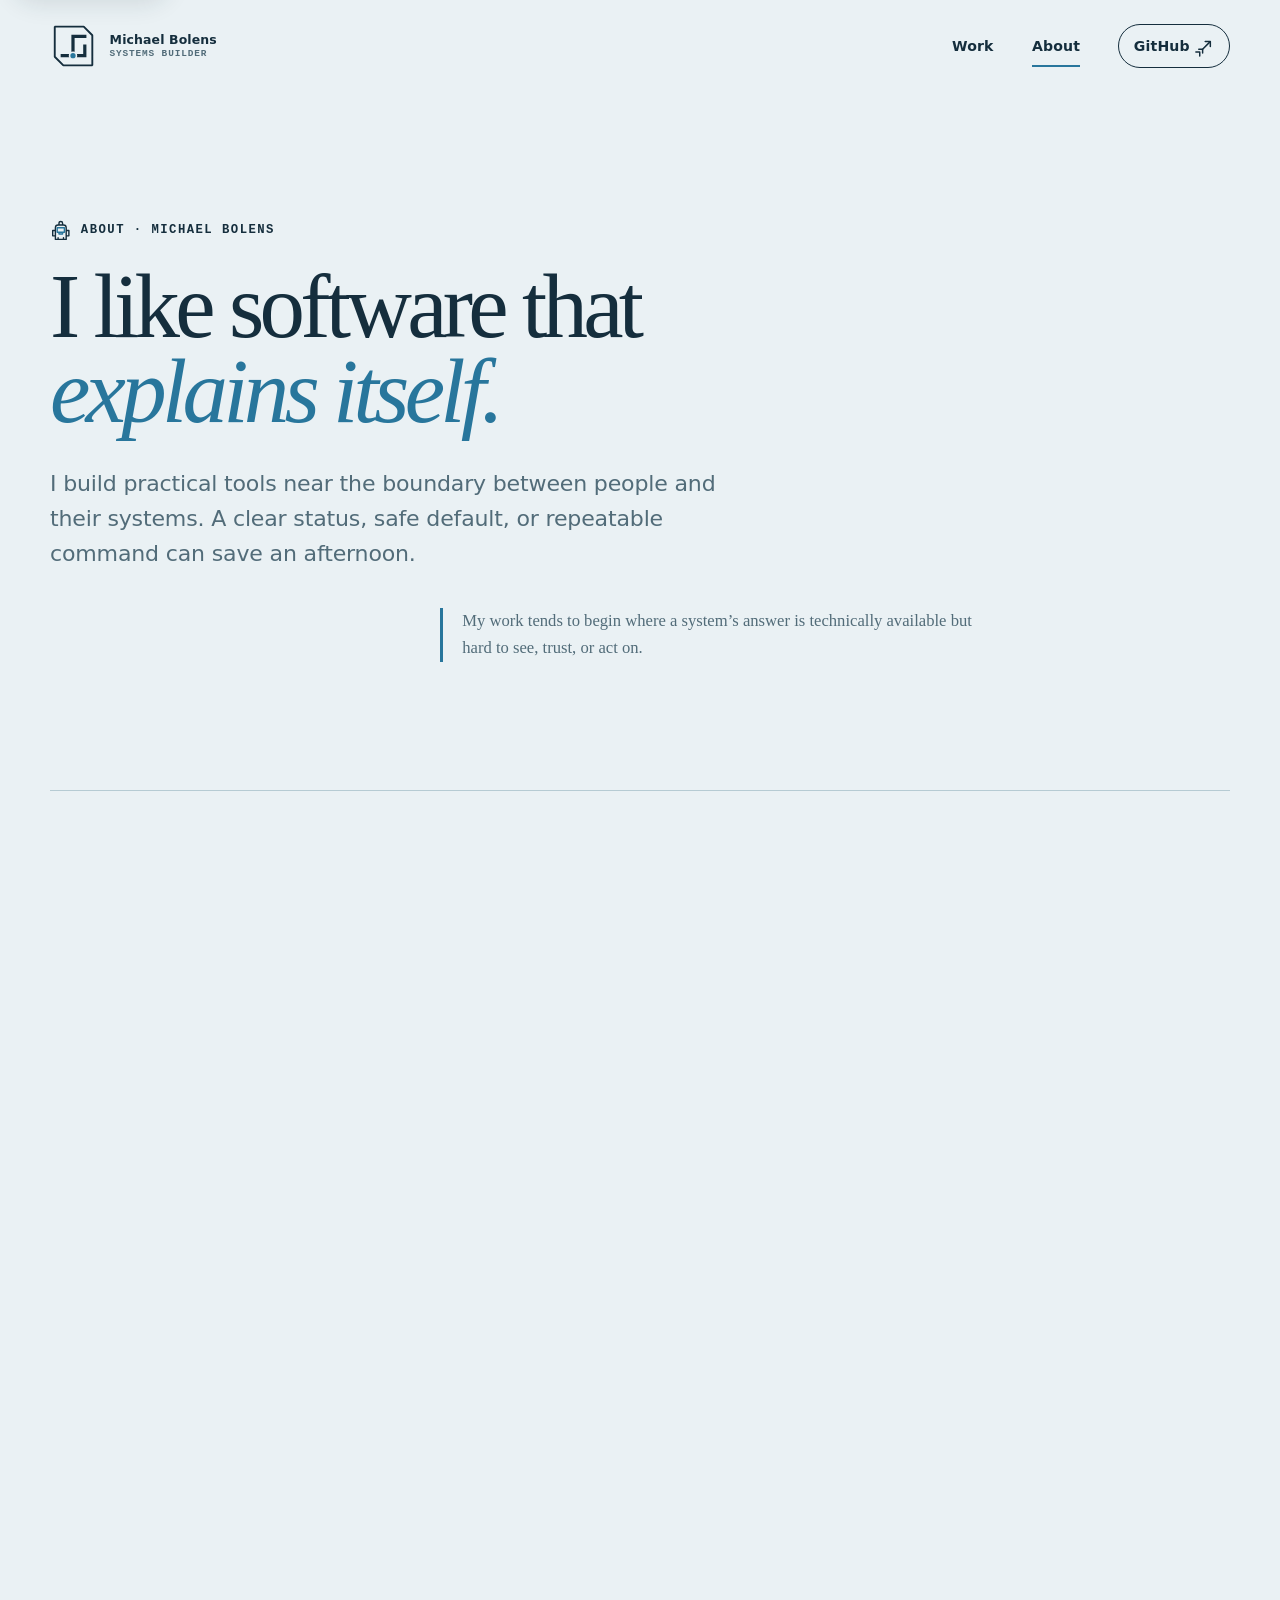
==== commit 3f3babee: "feat(motion): coordinate native page navigation" ====
--- a/about/index.html
+++ b/about/index.html
@@ -9,7 +9,7 @@
   <meta property="og:image" content="https://bolens.github.io/assets/social-card-v2.png"><meta property="og:image:alt" content="Michael Bolens, Linux systems builder. Tools that show their work.">
   <meta name="twitter:card" content="summary_large_image"><meta name="twitter:image" content="https://bolens.github.io/assets/social-card-v2.png">
   <meta name="theme-color" content="#eaf1f4" media="(prefers-color-scheme: light)"><meta name="theme-color" content="#10232f" media="(prefers-color-scheme: dark)"><title>About | Michael Bolens</title>
-  <link rel="canonical" href="https://bolens.github.io/about/"><link rel="icon" href="../assets/favicon.svg" type="image/svg+xml"><script>document.documentElement.classList.add("is-loading")</script><script src="/assets/theme-data.js"></script><script src="/assets/appearance-controller.js"></script><script src="/assets/project-data.js" defer></script><script src="/assets/ui-overlay.js" defer></script><script src="/assets/appearance-picker.js" defer></script><script src="/assets/command-palette.js" defer></script><script src="/assets/loading-state.js" defer></script><script src="/assets/trail-glyphs.js" defer></script><link rel="stylesheet" href="../assets/theme-tokens.css"><link rel="stylesheet" href="../assets/pages.css"><link rel="stylesheet" href="../assets/about.css"><link rel="stylesheet" href="../assets/site.css">
+  <link rel="canonical" href="https://bolens.github.io/about/"><link rel="icon" href="../assets/favicon.svg" type="image/svg+xml"><script>document.documentElement.classList.add("is-loading")</script><script src="/assets/theme-data.js"></script><script src="/assets/appearance-controller.js"></script><script src="/assets/page-transitions.js"></script><script src="/assets/project-data.js" defer></script><script src="/assets/ui-overlay.js" defer></script><script src="/assets/appearance-picker.js" defer></script><script src="/assets/command-palette.js" defer></script><script src="/assets/loading-state.js" defer></script><script src="/assets/trail-glyphs.js" defer></script><link rel="stylesheet" href="../assets/theme-tokens.css"><link rel="stylesheet" href="../assets/pages.css"><link rel="stylesheet" href="../assets/about.css"><link rel="stylesheet" href="../assets/site.css">
   <script type="application/ld+json">{"@context":"https://schema.org","@type":"ProfilePage","name":"About Michael Bolens","url":"https://bolens.github.io/about/","mainEntity":{"@type":"Person","name":"Michael Bolens","url":"https://bolens.github.io/","sameAs":["https://github.com/bolens"],"jobTitle":"Linux systems builder","knowsAbout":["Linux","infrastructure","desktop tooling","self-hosting","open-source software"]}}</script>
 </head>
 <body>
--- a/assets/about.css
+++ b/assets/about.css
@@ -8,9 +8,9 @@
 .about-prologue p:first-child { color: var(--ink); font-family: var(--serif); font-size: clamp(1.35rem,2vw,1.75rem); line-height: 1.45; }
 .about-principles { position: relative; }
 .about-principles::before { content: ''; position: absolute; top: 0; bottom: 0; left: 7px; width: 1px; background: var(--line); }
-.about-principles .eyebrow::before { width:1.15rem; height:1.15rem; }
-.about-principles article { position: relative; padding: 2.7rem 0 2.7rem 3rem; border-bottom: 1px solid var(--line); transition:padding var(--motion-medium) var(--ease-route),background var(--motion-fast); }
-.about-principles article:hover { padding-left:3.55rem; background:linear-gradient(90deg,color-mix(in srgb,var(--copper) 7%,transparent),transparent 72%); }
+.about-principles .eyebrow:not(:has(.status-dot)):not([data-no-glyph])::before { width:1.15rem; height:1.15rem; }
+.about-principles article { position: relative; padding: 2.7rem 0 2.7rem 3rem; border-bottom: 1px solid var(--line); transition:background var(--motion-fast); }
+.about-principles article:hover { background:linear-gradient(90deg,color-mix(in srgb,var(--copper) 7%,transparent),transparent 72%); }
 .about-principles article::before { content: ''; position: absolute; z-index: 1; top: 3rem; left: 0; width: 15px; aspect-ratio: 1; border: 3px solid var(--paper); border-radius: 50%; background: var(--copper); box-shadow: 0 0 0 1px var(--copper); transition:scale var(--motion-medium) var(--ease-pop),box-shadow var(--motion-medium) var(--ease-route); }
 .about-principles article:hover::before { scale:1.28; box-shadow:0 0 0 5px color-mix(in srgb,var(--copper) 14%,transparent); }
 .about-principles .eyebrow { margin-bottom: .55rem; color: var(--copper); }
@@ -19,8 +19,8 @@
 .about-field-notes { display: grid; grid-template-columns: .8fr 1.4fr; gap: clamp(3rem,8vw,8rem); padding-block: clamp(5rem,9vw,8rem); border-bottom: 1px solid var(--line); }
 .about-field-notes h2 { max-width: 10ch; margin: 0; font: 400 clamp(2.2rem,4.2vw,4rem)/1.02 var(--serif); letter-spacing: -.04em; }
 .about-field-notes dl { margin: 0; }
-.about-field-notes dl div { display: grid; grid-template-columns: minmax(8rem,.55fr) 1fr; gap: 1.5rem; padding: 1.35rem 0; border-bottom: 1px solid var(--line); transition:padding var(--motion-medium) var(--ease-route),background var(--motion-fast),box-shadow var(--motion-fast); }
-.about-field-notes dl div:hover { padding-inline:.8rem; background:var(--snow); box-shadow:inset 3px 0 var(--copper); }
+.about-field-notes dl div { display: grid; grid-template-columns: minmax(8rem,.55fr) 1fr; gap: 1.5rem; padding: 1.35rem 0; border-bottom: 1px solid var(--line); transition:background var(--motion-fast),box-shadow var(--motion-fast); }
+.about-field-notes dl div:hover { background:var(--snow); box-shadow:inset 3px 0 var(--copper); }
 .about-field-notes dt { color: var(--copper); font: 700 .72rem/1.4 var(--mono); letter-spacing: .09em; text-transform: uppercase; }
 .about-field-notes dd { margin: 0; color: var(--muted); line-height: 1.6; }
 .availability { margin-top: 5rem; padding: clamp(2rem, 6vw, 5rem); background: var(--ink); color: var(--snow); }
--- a/assets/site.css
+++ b/assets/site.css
@@ -22,28 +22,99 @@
 body { margin: 0; color: var(--ink); background: var(--paper); font: 400 clamp(1rem,.97rem + .12vw,1.06rem)/1.62 var(--sans); font-kerning: normal; font-optical-sizing: auto; font-variant-ligatures: common-ligatures contextual; text-rendering: optimizeLegibility; }
 main { view-transition-name: page-body; }
 main:focus { outline: 0; }
+.ui-overlay-open { overflow-x:hidden; }
 .visually-hidden { position:absolute!important; width:1px!important; height:1px!important; margin:-1px!important; padding:0!important; overflow:hidden!important; clip:rect(0 0 0 0)!important; clip-path:inset(50%)!important; border:0!important; white-space:nowrap!important; }
 a { color: inherit; text-decoration-thickness: .08em; text-underline-offset: .18em; }
 svg { display: block; max-width: 100%; }
 .is-loading :is(.signal-map,.project-visual,.hobby-route,.cryptid-camp) { position:relative; }
 .is-loading :is(.signal-map,.project-visual,.hobby-route,.cryptid-camp)::after { content:''; position:absolute; z-index:12; inset:0; pointer-events:none; border:1px solid color-mix(in srgb,var(--line) 72%,transparent); border-radius:inherit; background:linear-gradient(105deg,transparent 28%,color-mix(in srgb,var(--snow) 55%,transparent) 43%,transparent 58%) -180% 0/55% 100% no-repeat,repeating-radial-gradient(ellipse at 18% 115%,transparent 0 16px,color-mix(in srgb,var(--copper) 10%,transparent) 17px 18px,transparent 19px 34px),color-mix(in srgb,var(--snow) 88%,var(--paper)); animation:skeleton-trace 1.25s var(--ease-route) infinite; }
 @keyframes skeleton-trace { to { background-position:360% 0,0 0,0 0; } }
-.trail-glyph,.trail-arrow svg,.principle-glyph,.command-search-glyph { --glyph-primary:currentColor; --glyph-accent:var(--copper); --glyph-secondary:currentColor; --glyph-warm:var(--copper); --glyph-cool:var(--copper); }
+.trail-glyph,.trail-arrow svg,.principle-glyph,.fact-glyph,.field-note-glyph,.detail-glyph,.project-glyph,.control-glyph,.glyph-explorer-item svg,.command-search-glyph,.summary-glyph,.overlay-heading-glyph,.overlay-close svg { --glyph-primary:currentColor; --glyph-accent:var(--copper); --glyph-secondary:currentColor; --glyph-warm:var(--copper); --glyph-cool:var(--copper); fill:none; stroke:currentColor; stroke-linecap:round; stroke-linejoin:round; }
 .button .trail-arrow svg,.nav-cta .trail-arrow svg { --glyph-accent:currentColor; --glyph-secondary:currentColor; --glyph-warm:currentColor; --glyph-cool:currentColor; }
+svg:has(>use[href*="#glyph-"]) { overflow:visible; }
+svg:has(>use[href*="#glyph-"])>use { transform-box:view-box; transform-origin:center; }
+svg:has(>use[href$="#glyph-trailhead"]) { --glyph-motion:none; }
+svg:has(>use[href$="#glyph-compass"]) { --glyph-motion:none; }
+svg:has(>use[href$="#glyph-map"]) { --glyph-motion:none; }
+svg:has(>use[href$="#glyph-cairn"]) { --glyph-motion:none; }
+svg:has(>use[href$="#glyph-switchback"]) { --glyph-motion:none; }
+svg:has(>use[href$="#glyph-shelter"]) { --glyph-motion:none; }
+svg:has(>use[href$="#glyph-lantern"]) { --glyph-motion:none; }
+svg:has(>use[href$="#glyph-binoculars"]) { --glyph-motion:none; }
+svg:has(>use[href$="#glyph-fire"]) { --glyph-motion:none; }
+svg:has(>use[href$="#glyph-pine"]) { --glyph-motion:none; }
+svg:has(>use[href$="#glyph-summit"]) { --glyph-motion:none; }
+svg:has(>use[href$="#glyph-boot"]) { --glyph-motion:glyph-boot-step; }
+svg:has(>use[href$="#glyph-stars"]) { --glyph-motion:none; }
+svg:has(>use[href$="#glyph-arrow-east"]) { --glyph-motion:glyph-arrow-glide; --glyph-arrow-x:3px; --glyph-arrow-y:0px; }
+svg:has(>use[href$="#glyph-arrow-north-east"]) { --glyph-motion:glyph-arrow-glide; --glyph-arrow-x:2.15px; --glyph-arrow-y:-2.15px; }
+svg:has(>use[href$="#glyph-arrow-north"]) { --glyph-motion:glyph-arrow-glide; --glyph-arrow-x:0px; --glyph-arrow-y:-3px; }
+svg:has(>use[href$="#glyph-arrow-north-west"]) { --glyph-motion:glyph-arrow-glide; --glyph-arrow-x:-2.15px; --glyph-arrow-y:-2.15px; }
+svg:has(>use[href$="#glyph-arrow-west"]) { --glyph-motion:glyph-arrow-glide; --glyph-arrow-x:-3px; --glyph-arrow-y:0px; }
+svg:has(>use[href$="#glyph-arrow-south-west"]) { --glyph-motion:glyph-arrow-glide; --glyph-arrow-x:-2.15px; --glyph-arrow-y:2.15px; }
+svg:has(>use[href$="#glyph-arrow-south"]) { --glyph-motion:glyph-arrow-glide; --glyph-arrow-x:0px; --glyph-arrow-y:3px; }
+svg:has(>use[href$="#glyph-arrow-south-east"]) { --glyph-motion:glyph-arrow-glide; --glyph-arrow-x:2.15px; --glyph-arrow-y:2.15px; }
+svg:has(>use[href$="#glyph-waypoint"]) { --glyph-motion:none; }
+svg:has(>use[href$="#glyph-search"]) { --glyph-motion:none; }
+svg:has(>use[href$="#glyph-close"]) { --glyph-motion:none; }
+svg:has(>use[href$="#glyph-command"]),svg:has(>use[href$="#glyph-keyboard"]),svg:has(>use[href$="#glyph-palette"]) { --glyph-motion:none; }
+svg:has(>use[href$="#glyph-role"]),svg:has(>use[href$="#glyph-layers"]),svg:has(>use[href$="#glyph-repository"]),svg:has(>use[href$="#glyph-backpack"]) { --glyph-motion:none; }
+svg:has(>use[href$="#glyph-shield"]),svg:has(>use[href$="#glyph-terminal"]),svg:has(>use[href$="#glyph-network"]),svg:has(>use[href$="#glyph-wrench"]) { --glyph-motion:none; }
+svg:has(>use[href$="#glyph-cloud"]),svg:has(>use[href$="#glyph-database"]),svg:has(>use[href$="#glyph-lock"]),svg:has(>use[href$="#glyph-refresh"]),svg:has(>use[href$="#glyph-package"]),svg:has(>use[href$="#glyph-bug"]),svg:has(>use[href$="#glyph-monitor"]),svg:has(>use[href$="#glyph-code"]) { --glyph-motion:none; }
+svg:has(>use[href$="#glyph-mug"]),svg:has(>use[href$="#glyph-river"]),svg:has(>use[href$="#glyph-flag"]),svg:has(>use[href$="#glyph-first-aid"]) { --glyph-motion:none; }
+svg:has(>use[href$="#glyph-journal"]),svg:has(>use[href$="#glyph-beacon"]),svg:has(>use[href$="#glyph-trail-camera"]),svg:has(>use[href$="#glyph-carabiner"]),svg:has(>use[href$="#glyph-headlamp"]),svg:has(>use[href$="#glyph-cabin"]),svg:has(>use[href$="#glyph-trail-blaze"]),svg:has(>use[href$="#glyph-radio"]) { --glyph-motion:none; }
+svg:has(>use[href$="#glyph-filter"]),svg:has(>use[href$="#glyph-sort"]),svg:has(>use[href$="#glyph-clock"]),svg:has(>use[href$="#glyph-globe"]),svg:has(>use[href$="#glyph-microphone"]),svg:has(>use[href$="#glyph-key"]),svg:has(>use[href$="#glyph-bell"]),svg:has(>use[href$="#glyph-hard-drive"]) { --glyph-motion:none; }
+svg:has(>use[href$="#glyph-owl"]),svg:has(>use[href$="#glyph-trout"]),svg:has(>use[href$="#glyph-canoe"]),svg:has(>use[href$="#glyph-mushroom"]),svg:has(>use[href$="#glyph-marshmallow"]),svg:has(>use[href$="#glyph-paw-print"]),svg:has(>use[href$="#glyph-pinecone"]),svg:has(>use[href$="#glyph-snowshoe"]) { --glyph-motion:none; }
+:is(.eyebrow:hover>.trail-glyph,.principles li:hover>.principle-glyph,.case-facts div:hover .fact-glyph,.about-field-notes dl div:hover .field-note-glyph,a:hover .trail-arrow svg,summary:hover>.summary-glyph,.overlay-heading:hover>.overlay-heading-glyph,.overlay-close:hover>svg,.command-search:hover>.command-search-glyph,.eyebrow:focus-within>.trail-glyph,.principles li:focus-within>.principle-glyph,.case-facts div:focus-within .fact-glyph,.about-field-notes dl div:focus-within .field-note-glyph,a:focus-visible .trail-arrow svg,summary:focus-visible>.summary-glyph,.overlay-heading:focus-within>.overlay-heading-glyph,.overlay-close:focus-visible>svg,.command-search:focus-within>.command-search-glyph)>use { --glyph-compass-motion:glyph-compass-spin 680ms var(--ease-pop); --glyph-fire-motion:glyph-fire-flicker 680ms var(--ease-pop); --glyph-binocular-motion:glyph-binoculars-zoom 680ms var(--ease-pop); --glyph-summit-motion:glyph-summit-snow 680ms var(--ease-route); --glyph-switchback-motion:glyph-switchback-trace 960ms var(--ease-route); --glyph-cairn-middle-motion:glyph-cairn-middle-stack 680ms var(--ease-route); --glyph-cairn-upper-motion:glyph-cairn-upper-stack 680ms var(--ease-route); --glyph-cairn-top-motion:glyph-cairn-top-stack 680ms var(--ease-route); --glyph-shelter-motion:glyph-shelter-pitch 680ms var(--ease-pop); --glyph-map-left-motion:glyph-map-left-unfold 680ms var(--ease-pop); --glyph-map-right-motion:glyph-map-right-unfold 680ms var(--ease-pop); --glyph-map-route-motion:glyph-map-route-reveal 680ms var(--ease-route); --glyph-role-motion:glyph-role-nod 680ms var(--ease-pop); --glyph-layers-motion:glyph-layers-top-settle 680ms var(--ease-route); --glyph-layers-middle-motion:glyph-layers-middle-settle 680ms var(--ease-route); --glyph-layers-bottom-motion:glyph-layers-bottom-settle 680ms var(--ease-route); --glyph-repository-motion:glyph-repository-write 680ms var(--ease-route); --glyph-backpack-motion:glyph-backpack-pack 680ms var(--ease-pop); --glyph-stars-motion:glyph-star-a-twinkle 680ms var(--ease-pop); --glyph-stars-b-motion:glyph-star-b-twinkle 680ms var(--ease-pop); --glyph-stars-c-motion:glyph-star-c-twinkle 680ms var(--ease-pop); --glyph-command-motion:glyph-command-chevron-type 680ms var(--ease-route); --glyph-command-cursor-motion:glyph-command-cursor-blink 680ms steps(1,end); --glyph-keyboard-motion:glyph-keyboard-key-a-tap 680ms var(--ease-pop); --glyph-keyboard-key-b-motion:glyph-keyboard-key-b-tap 680ms var(--ease-pop); --glyph-keyboard-space-motion:glyph-keyboard-space-tap 680ms var(--ease-pop); --glyph-palette-motion:glyph-palette-dot-a-mix 680ms var(--ease-pop); --glyph-palette-dot-b-motion:glyph-palette-dot-b-mix 680ms var(--ease-pop); --glyph-palette-dot-c-motion:glyph-palette-dot-c-mix 680ms var(--ease-pop); --glyph-palette-dot-d-motion:glyph-palette-dot-d-mix 680ms var(--ease-pop); animation:var(--glyph-motion) 680ms var(--ease-pop); }
+:is(.eyebrow:hover>.trail-glyph,.principles li:hover>.principle-glyph,.case-facts div:hover .fact-glyph,.about-field-notes dl div:hover .field-note-glyph,a:hover .trail-arrow svg,summary:hover>.summary-glyph,.overlay-heading:hover>.overlay-heading-glyph,.overlay-close:hover>svg,.command-search:hover>.command-search-glyph,.eyebrow:focus-within>.trail-glyph,.principles li:focus-within>.principle-glyph,.case-facts div:focus-within .fact-glyph,.about-field-notes dl div:focus-within .field-note-glyph,a:focus-visible .trail-arrow svg,summary:focus-visible>.summary-glyph,.overlay-heading:focus-within>.overlay-heading-glyph,.overlay-close:focus-visible>svg,.command-search:focus-within>.command-search-glyph)>use { --glyph-lantern-motion:glyph-lantern-glow 680ms var(--ease-pop); --glyph-shield-motion:glyph-shield-check-draw 680ms var(--ease-route); --glyph-terminal-motion:glyph-terminal-cursor-run 680ms steps(1,end); --glyph-network-motion:glyph-network-link-a-draw 680ms var(--ease-route); --glyph-network-link-b-motion:glyph-network-link-b-draw 680ms var(--ease-route); --glyph-network-link-c-motion:glyph-network-link-c-draw 680ms var(--ease-route); --glyph-network-node-a-motion:glyph-network-node-ping-a 680ms var(--ease-pop); --glyph-network-node-b-motion:glyph-network-node-ping-b 680ms var(--ease-pop); --glyph-network-node-c-motion:glyph-network-node-ping-c 680ms var(--ease-pop); --glyph-wrench-motion:glyph-wrench-tighten 680ms var(--ease-pop); }
+:is(.eyebrow:hover>.trail-glyph,.principles li:hover>.principle-glyph,.case-facts div:hover .fact-glyph,.about-field-notes dl div:hover .field-note-glyph,a:hover .trail-arrow svg,summary:hover>.summary-glyph,.overlay-heading:hover>.overlay-heading-glyph,.overlay-close:hover>svg,.command-search:hover>.command-search-glyph,.eyebrow:focus-within>.trail-glyph,.principles li:focus-within>.principle-glyph,.case-facts div:focus-within .fact-glyph,.about-field-notes dl div:focus-within .field-note-glyph,a:focus-visible .trail-arrow svg,summary:focus-visible>.summary-glyph,.overlay-heading:focus-within>.overlay-heading-glyph,.overlay-close:focus-visible>svg,.command-search:focus-within>.command-search-glyph)>use { --glyph-cloud-motion:glyph-cloud-drop-a-fall 680ms var(--ease-route); --glyph-cloud-drop-b-motion:glyph-cloud-drop-b-fall 680ms var(--ease-route); --glyph-cloud-drop-c-motion:glyph-cloud-drop-c-fall 680ms var(--ease-route); --glyph-database-motion:glyph-database-row-a-read 680ms var(--ease-route); --glyph-database-row-b-motion:glyph-database-row-b-read 680ms var(--ease-route); --glyph-lock-motion:glyph-lock-release 680ms var(--ease-pop); --glyph-refresh-motion:glyph-refresh-cycle 680ms var(--ease-pop); --glyph-package-motion:glyph-package-fold-close 680ms var(--ease-pop); --glyph-bug-motion:glyph-bug-inspect 680ms var(--ease-pop); --glyph-monitor-motion:glyph-monitor-cursor-blink 680ms steps(1,end); --glyph-code-left-motion:glyph-code-left-compile 680ms var(--ease-route); --glyph-code-right-motion:glyph-code-right-compile 680ms var(--ease-route); --glyph-code-motion:glyph-code-slash-compile 680ms var(--ease-route); }
+:is(.eyebrow:hover>.trail-glyph,.principles li:hover>.principle-glyph,.case-facts div:hover .fact-glyph,.about-field-notes dl div:hover .field-note-glyph,a:hover .trail-arrow svg,summary:hover>.summary-glyph,.overlay-heading:hover>.overlay-heading-glyph,.overlay-close:hover>svg,.command-search:hover>.command-search-glyph,.eyebrow:focus-within>.trail-glyph,.principles li:focus-within>.principle-glyph,.case-facts div:focus-within .fact-glyph,.about-field-notes dl div:focus-within .field-note-glyph,a:focus-visible .trail-arrow svg,summary:focus-visible>.summary-glyph,.overlay-heading:focus-within>.overlay-heading-glyph,.overlay-close:focus-visible>svg,.command-search:focus-within>.command-search-glyph)>use { --glyph-pine-motion:glyph-pine-canopy-sway 680ms var(--ease-pop); --glyph-search-motion:glyph-search-scan-sweep 680ms var(--ease-route); --glyph-waypoint-motion:glyph-waypoint-center-pulse 680ms var(--ease-pop); --glyph-close-motion:glyph-close-center-snap 680ms var(--ease-pop); --glyph-stars-d-motion:glyph-star-d-twinkle 680ms var(--ease-pop); --glyph-stars-e-motion:glyph-star-e-twinkle 680ms var(--ease-pop); }
+:is(.eyebrow:hover>.trail-glyph,.case-facts div:hover .fact-glyph,.eyebrow:focus-within>.trail-glyph,.case-facts div:focus-within .fact-glyph)>use { --glyph-journal-motion:glyph-journal-check-draw 680ms var(--ease-route); --glyph-radio-motion:glyph-radio-note-a-float 680ms var(--ease-route); --glyph-radio-note-b-motion:glyph-radio-note-b-float 680ms var(--ease-route); --glyph-sort-motion:glyph-sort-bar-a-settle 680ms var(--ease-route); --glyph-sort-bar-b-motion:glyph-sort-bar-b-settle 680ms var(--ease-route); --glyph-sort-bar-c-motion:glyph-sort-bar-c-settle 680ms var(--ease-route); --glyph-clock-motion:glyph-clock-minute-sweep 680ms var(--ease-route); --glyph-clock-hour-motion:glyph-clock-hour-nudge 680ms var(--ease-route); --glyph-globe-motion:glyph-globe-route-draw 680ms var(--ease-route); --glyph-globe-traveler-motion:glyph-globe-traveler-travel 680ms var(--ease-route); --glyph-globe-destination-motion:glyph-globe-destination-arrive 680ms var(--ease-pop); --glyph-microphone-motion:glyph-microphone-level-a-rise 680ms var(--ease-pop); --glyph-microphone-level-b-motion:glyph-microphone-level-b-rise 680ms var(--ease-pop); --glyph-microphone-level-c-motion:glyph-microphone-level-c-rise 680ms var(--ease-pop); --glyph-owl-motion:glyph-owl-eye-a-blink 680ms var(--ease-pop); --glyph-owl-eye-b-motion:glyph-owl-eye-b-blink 680ms var(--ease-pop); }
+:is(.index-list a:hover,.index-list a:focus-visible)>.project-glyph>use { --glyph-cloud-motion:glyph-cloud-drop-a-fall 680ms var(--ease-route); --glyph-cloud-drop-b-motion:glyph-cloud-drop-b-fall 680ms var(--ease-route); --glyph-cloud-drop-c-motion:glyph-cloud-drop-c-fall 680ms var(--ease-route); --glyph-shield-motion:glyph-shield-check-draw 680ms var(--ease-route); --glyph-terminal-motion:glyph-terminal-cursor-run 680ms steps(1,end); --glyph-wrench-motion:glyph-wrench-tighten 680ms var(--ease-pop); --glyph-lock-motion:glyph-lock-release 680ms var(--ease-pop); --glyph-network-motion:glyph-network-link-a-draw 680ms var(--ease-route); --glyph-network-link-b-motion:glyph-network-link-b-draw 680ms var(--ease-route); --glyph-network-link-c-motion:glyph-network-link-c-draw 680ms var(--ease-route); --glyph-network-node-a-motion:glyph-network-node-ping-a 680ms var(--ease-pop); --glyph-network-node-b-motion:glyph-network-node-ping-b 680ms var(--ease-pop); --glyph-network-node-c-motion:glyph-network-node-ping-c 680ms var(--ease-pop); --glyph-package-motion:glyph-package-fold-close 680ms var(--ease-pop); --glyph-monitor-motion:glyph-monitor-cursor-blink 680ms steps(1,end); animation:var(--glyph-motion) 680ms var(--ease-pop); }
+.toolbox dl div:hover .detail-glyph>use { --glyph-hard-drive-motion:glyph-hard-drive-arm-seek 680ms var(--ease-pop); --glyph-hard-drive-light-motion:glyph-hard-drive-light-blink 680ms steps(1,end); --glyph-code-left-motion:glyph-code-left-compile 680ms var(--ease-route); --glyph-code-right-motion:glyph-code-right-compile 680ms var(--ease-route); --glyph-code-motion:glyph-code-slash-compile 680ms var(--ease-route); --glyph-wrench-motion:glyph-wrench-tighten 680ms var(--ease-pop); animation:var(--glyph-motion) 680ms var(--ease-pop); }
+:is(.work-controls label:hover,.work-controls label:focus-within,.work-reset:hover,.work-reset:focus-visible) .control-glyph>use { --glyph-search-motion:glyph-search-scan-sweep 680ms var(--ease-route); --glyph-code-left-motion:glyph-code-left-compile 680ms var(--ease-route); --glyph-code-right-motion:glyph-code-right-compile 680ms var(--ease-route); --glyph-code-motion:glyph-code-slash-compile 680ms var(--ease-route); --glyph-filter-motion:glyph-filter-particle-a-drop 680ms var(--ease-route); --glyph-filter-particle-b-motion:glyph-filter-particle-b-drop 680ms var(--ease-route); --glyph-sort-motion:glyph-sort-bar-a-settle 680ms var(--ease-route); --glyph-sort-bar-b-motion:glyph-sort-bar-b-settle 680ms var(--ease-route); --glyph-sort-bar-c-motion:glyph-sort-bar-c-settle 680ms var(--ease-route); --glyph-refresh-motion:glyph-refresh-cycle 680ms var(--ease-pop); animation:var(--glyph-motion) 680ms var(--ease-pop); }
+:is(.eyebrow:hover>.trail-glyph,.eyebrow:focus-within>.trail-glyph,.overlay-close:hover>svg,.overlay-close:focus-visible>svg)>use { --glyph-trailhead-motion:glyph-trailhead-sign-flip 680ms var(--ease-pop); }
+@keyframes glyph-compass-spin { 70% { transform:rotate(380deg); } 86% { transform:rotate(354deg); } }
+@keyframes glyph-fire-flicker { 22% { transform:translateY(-1px) scale(.96,1.12) rotate(-2deg); } 48% { transform:scale(1.06,.94) rotate(2deg); } 70% { transform:translateY(-1px) scale(.98,1.08) rotate(-1deg); } }
+@keyframes glyph-boot-step { 30% { transform:translate(2px,-2px) rotate(-8deg); } 62% { transform:translate(-1px,0) rotate(3deg); } }
+@keyframes glyph-arrow-glide { 52% { transform:translate(var(--glyph-arrow-x),var(--glyph-arrow-y)); } }
+.fact-glyph,.field-note-glyph { width:1rem; height:1rem; flex:0 0 auto; overflow:visible; stroke-width:1.7; }
+.case-facts dt,.about-field-notes dt { display:flex; align-items:center; gap:.48rem; }
 .palette-picker { position: fixed; z-index: 30; right: max(1rem,calc((100vw - 1180px)/2)); bottom: 1rem; color: var(--ink); font: 700 .72rem/1.3 var(--mono); letter-spacing: .06em; text-transform: uppercase; }
 .palette-picker[hidden] { display: none; }
 .palette-picker summary { display: flex; min-height:var(--control-height); align-items: center; gap: .55rem; padding: .7rem .85rem; border: 1px solid var(--line); border-radius: var(--control-radius); background: color-mix(in srgb,var(--snow) 92%,transparent); box-shadow:var(--control-shadow); cursor: pointer; list-style: none; backdrop-filter: blur(10px); transition:translate var(--motion-medium) var(--ease-route),background var(--motion-fast),border-color var(--motion-fast),box-shadow var(--motion-fast); }
 .palette-picker summary::-webkit-details-marker { display: none; }.palette-picker summary:is(:hover,:focus-visible) { translate:0 -2px; border-color:var(--copper); background:var(--snow); }.palette-picker summary:active { translate:0; }
+.summary-glyph { width:1.2rem; height:1.2rem; stroke-width:1.65; }
 .palette-current { width: .75rem; aspect-ratio: 1; border: 2px solid var(--snow); border-radius: 50%; background: var(--copper); box-shadow: 0 0 0 1px var(--ink); }
-.palette-panels { position:absolute; right:0; bottom:calc(100% + .6rem); display:grid; grid-template-columns:minmax(13rem,1fr) minmax(8rem,.7fr); gap:1px; width:max-content; max-width:calc(100vw - 2rem); overflow:hidden; border:1px solid var(--line); border-radius:var(--surface-radius); background:var(--line); box-shadow:var(--surface-shadow); }
+.palette-panels { position:absolute; right:0; bottom:calc(100% + .6rem); width:max-content; max-width:calc(100vw - 2rem); overflow:visible; border:1px solid var(--line); border-radius:var(--surface-radius); background:var(--snow); box-shadow:var(--surface-shadow); animation:overlay-arrive var(--motion-medium) var(--ease-route) both; }
+.palette-panel-body { display:grid; grid-template-columns:minmax(13rem,1fr) minmax(8rem,.7fr); gap:1px; overflow:hidden; border-radius:0 0 calc(var(--surface-radius) - 1px) calc(var(--surface-radius) - 1px); background:var(--line); }
 .palette-picker fieldset { min-width: 0; margin: 0; padding: .55rem; border: 0; background: var(--snow); }
 .palette-picker .theme-options { min-width: 8rem; }
+.palette-picker.has-scene-controls .palette-panels { width:min(40rem,calc(100vw - 2rem));max-height:calc(100dvh - 6rem);overflow:auto; }
+.palette-picker.has-scene-controls .palette-panel-body { grid-template-columns:minmax(13rem,1fr) minmax(10rem,.8fr); }
+.palette-picker .scene-options { min-width:9rem; }
+.palette-picker .scene-options label { grid-template-columns:auto 1fr; }
+.palette-section-label { margin:.2rem .55rem .35rem;color:var(--muted);font-size:.64rem;letter-spacing:.12em; }
 .palette-picker legend { position: absolute; width: 1px; height: 1px; overflow: hidden; clip-path: inset(50%); white-space: nowrap; }
 .palette-picker label { display: grid; min-height:var(--control-height); grid-template-columns: auto 2.6rem 1fr; align-items: center; gap: .65rem; padding: .65rem .55rem; border-radius:calc(var(--surface-radius) - 2px); cursor: pointer; transition:background var(--motion-fast),box-shadow var(--motion-fast); }.palette-picker label:is(:hover,:has(input:focus-visible)) { background: var(--paper); box-shadow:inset 3px 0 var(--copper); }.palette-picker input { margin: 0; accent-color: var(--copper); }
 .palette-picker .theme-options label { grid-template-columns:auto 1fr; }
 .palette-swatches { display:flex; overflow:hidden; height:1rem; border:1px solid color-mix(in srgb,var(--ink) 25%,transparent); border-radius:999px; }.palette-swatches i { flex:1; background:var(--option-paper); }.palette-swatches i:nth-child(2) { background:var(--option-ink); }.palette-swatches i:nth-child(3) { background:var(--option-accent); }.palette-swatches i:nth-child(4) { background:var(--option-terrain); }.palette-swatches i:nth-child(5) { background:var(--option-water); }
-.command-palette { color-scheme:inherit; width: min(42rem,calc(100vw - 2rem)); max-height: min(42rem,calc(100dvh - 2rem)); margin: clamp(1rem,12vh,7rem) auto auto; padding: 0; overflow: hidden; border: 1px solid var(--line); border-radius:var(--surface-radius); background: var(--snow); color: var(--ink); box-shadow:var(--surface-shadow); }
+.command-palette { color-scheme:inherit; width: min(42rem,calc(100vw - 2rem)); max-height: min(45rem,calc(100dvh - 2rem)); margin: clamp(1rem,8vh,5rem) auto auto; padding: 0; overflow: hidden; border: 1px solid var(--line); border-radius:var(--surface-radius); background: var(--snow); color: var(--ink); box-shadow:var(--surface-shadow); }
+.command-palette[open],.shortcut-overlay[open],.glyph-explorer[open] { animation:overlay-arrive var(--motion-medium) var(--ease-route) both; }
 .command-palette::backdrop { background: color-mix(in srgb,var(--ink) 42%,transparent); backdrop-filter: blur(7px); }
+.overlay-header { display:flex; min-height:4.6rem; align-items:center; justify-content:space-between; gap:1rem; padding:.85rem 1rem; border-bottom:1px solid var(--line); background:linear-gradient(105deg,color-mix(in srgb,var(--paper) 76%,transparent),var(--snow)); }
+.overlay-heading { display:flex; min-width:0; align-items:center; gap:.8rem; }
+.overlay-heading p { margin:0 0 .16rem; color:var(--copper); font:700 .62rem/1.3 var(--mono); letter-spacing:.09em; text-transform:uppercase; }
+.overlay-heading h2 { margin:0; font:400 clamp(1.25rem,3vw,1.7rem)/1.1 var(--serif); letter-spacing:-.025em; text-transform:none; }
+.overlay-heading-glyph { width:1.8rem; height:1.8rem; flex:0 0 auto; stroke-width:1.5; }
+.overlay-close { position:relative; display:inline-grid; width:var(--control-height); height:var(--control-height); flex:0 0 auto; place-items:center; padding:0; border:1px solid var(--line); border-radius:var(--control-radius); background:var(--paper); color:var(--ink); cursor:pointer; transition:translate var(--motion-medium) var(--ease-route),background var(--motion-fast),border-color var(--motion-fast),color var(--motion-fast); }
+.overlay-close svg { width:1.25rem; height:1.25rem; stroke-width:1.7; }
+.overlay-close:is(:hover,:focus-visible) { translate:0 -2px; border-color:var(--ink); background:var(--ink); color:var(--snow); }
+.overlay-close:active { translate:0; }
+[data-tooltip]::after { content:attr(data-tooltip); position:absolute; z-index:50; top:calc(100% + .5rem); right:0; width:max-content; max-width:min(16rem,calc(100vw - 2rem)); padding:.42rem .58rem; border:1px solid var(--line); border-radius:4px; background:var(--ink); color:var(--snow); box-shadow:var(--control-shadow); opacity:0; pointer-events:none; translate:0 -.2rem; font:700 .64rem/1.3 var(--mono); letter-spacing:.02em; text-align:left; text-transform:none; transition:opacity var(--motion-fast),translate var(--motion-fast); }
+[data-tooltip]:hover:not(:focus)::after { opacity:1; translate:0; transition-delay:450ms; }
+[data-tooltip]:focus::after { opacity:1; translate:0; transition-delay:0s; }
+@keyframes overlay-arrive { from { opacity:0; translate:0 .65rem; scale:.985; } }
 .command-search { display: grid; grid-template-columns: auto 1fr auto; align-items: center; gap: .75rem; padding: .9rem 1rem; border-bottom: 1px solid var(--line); color: var(--muted); }
 .command-search-glyph { width:1.45rem; height:1.45rem; overflow:visible; color:var(--ink); fill:none; stroke:currentColor; stroke-width:1.55; stroke-linecap:round; stroke-linejoin:round; }
 .command-search input { min-width: 0; padding: .3rem 0; border: 0; outline: 0; background: transparent; color: var(--ink); font: 400 clamp(1rem,2vw,1.18rem)/1.4 var(--sans); }
@@ -65,24 +136,41 @@
 .command-palette footer span { display: flex; align-items: center; gap: .3rem; }
 .shortcut-overlay { color-scheme:inherit; width:min(34rem,calc(100vw - 2rem)); max-height:calc(100dvh - 2rem); margin:clamp(1rem,12vh,7rem) auto auto; padding:0; overflow:auto; border:1px solid var(--line); border-radius:var(--surface-radius,5px); background:var(--snow); color:var(--ink); box-shadow:var(--surface-shadow,0 28px 90px color-mix(in srgb,var(--ink) 28%,transparent)); }
 .shortcut-overlay::backdrop { background:color-mix(in srgb,var(--ink) 42%,transparent); backdrop-filter:blur(7px); }
-.shortcut-overlay header { display:flex; align-items:center; justify-content:space-between; gap:1rem; padding:1rem 1.15rem; border-bottom:1px solid var(--line); }
-.shortcut-overlay header p { margin:0 0 .2rem; color:var(--copper); font:700 .64rem/1.3 var(--mono); letter-spacing:.09em; text-transform:uppercase; }
-.shortcut-overlay h2 { margin:0; font:400 clamp(1.45rem,4vw,2rem)/1.1 var(--serif); letter-spacing:-.025em; }
-.shortcut-overlay button { min-width:var(--control-height,2.75rem); min-height:var(--control-height,2.75rem); padding:.45rem .65rem; border:1px solid var(--line); border-radius:var(--control-radius,999px); background:var(--paper); color:var(--ink); font:700 .7rem/1.2 var(--mono); cursor:pointer; transition:translate var(--motion-medium) var(--ease-route),background var(--motion-fast),border-color var(--motion-fast),color var(--motion-fast); }
-.shortcut-overlay button:is(:hover,:focus-visible) { translate:0 -2px; border-color:var(--ink); background:var(--ink); color:var(--snow); }
-.shortcut-overlay button:active { translate:0; }
 .shortcut-overlay table { width:100%; border-collapse:collapse; }
 .shortcut-overlay th,.shortcut-overlay td { padding:.72rem 1.15rem; border-bottom:1px solid var(--line); text-align:left; }
 .shortcut-overlay thead th { color:var(--muted); font:700 .64rem/1.3 var(--mono); letter-spacing:.08em; text-transform:uppercase; }
 .shortcut-overlay tbody th { font:700 .86rem/1.35 var(--sans); }
 .shortcut-overlay td { text-align:right; }
 .shortcut-overlay kbd { display:inline-block; min-width:3.7rem; padding:.2rem .4rem; border:1px solid var(--line); border-bottom-width:2px; border-radius:3px; background:var(--paper); color:var(--muted); font:700 .68rem/1.2 var(--mono); text-align:center; white-space:nowrap; }
+.glyph-explorer { color-scheme:inherit; width:min(58rem,calc(100vw - 2rem)); max-height:calc(100dvh - 2rem); grid-template-rows:auto auto minmax(0,1fr) auto; margin:1rem auto; padding:0; overflow:hidden; border:1px solid var(--line); border-radius:var(--surface-radius); background:var(--snow); color:var(--ink); box-shadow:var(--surface-shadow); }
+.glyph-explorer:focus { outline:0; }
+.glyph-explorer[open] { display:grid; }
+.glyph-explorer::backdrop { background:color-mix(in srgb,var(--ink) 42%,transparent); backdrop-filter:blur(7px); }
+.glyph-explorer-help { margin:0; padding:.8rem 1rem; border-bottom:1px solid var(--line); color:var(--muted); font:.82rem/1.4 var(--sans); }
+.glyph-explorer-grid { display:grid; grid-template-columns:repeat(auto-fit,minmax(7.5rem,1fr)); gap:1px; overflow:auto; padding:1px; background:var(--line); }
+.glyph-explorer-item { display:grid; min-height:7.5rem; place-items:center; align-content:center; gap:.7rem; padding:1rem .6rem; border:0; background:var(--snow); color:var(--ink); cursor:pointer; }
+.glyph-explorer-item svg { width:2.2rem; height:2.2rem; overflow:visible; stroke-width:1.6; }
+.glyph-explorer-item span { color:var(--muted); font:700 .64rem/1.3 var(--mono); letter-spacing:.04em; text-align:center; text-transform:uppercase; }
+.glyph-explorer-item:is(:hover,:focus-visible) { position:relative; z-index:1; outline:2px solid var(--copper); outline-offset:-2px; background:var(--paper); }
+.glyph-explorer-item:is(:hover,:focus-visible) span { color:var(--copper); }
+.glyph-explorer-item:is(:hover,:focus-visible)>svg>use { --glyph-compass-motion:glyph-compass-spin 680ms var(--ease-pop); --glyph-fire-motion:glyph-fire-flicker 680ms var(--ease-pop); --glyph-binocular-motion:glyph-binoculars-zoom 680ms var(--ease-pop); --glyph-summit-motion:glyph-summit-snow 680ms var(--ease-route); --glyph-switchback-motion:glyph-switchback-trace 960ms var(--ease-route); --glyph-cairn-top-motion:glyph-cairn-top-stack 680ms var(--ease-route); --glyph-shelter-motion:glyph-shelter-pitch 680ms var(--ease-pop); --glyph-map-left-motion:glyph-map-left-unfold 680ms var(--ease-pop); --glyph-role-motion:glyph-role-nod 680ms var(--ease-pop); --glyph-repository-motion:glyph-repository-write 680ms var(--ease-route); --glyph-backpack-motion:glyph-backpack-pack 680ms var(--ease-pop); --glyph-lantern-motion:glyph-lantern-glow 680ms var(--ease-pop); --glyph-shield-motion:glyph-shield-check-draw 680ms var(--ease-route); --glyph-terminal-motion:glyph-terminal-cursor-run 680ms var(--ease-route); --glyph-wrench-motion:glyph-wrench-tighten 680ms var(--ease-pop); --glyph-lock-motion:glyph-lock-release 680ms var(--ease-pop); --glyph-refresh-motion:glyph-refresh-cycle 680ms var(--ease-pop); --glyph-bug-motion:glyph-bug-inspect 680ms var(--ease-pop); --glyph-trailhead-motion:glyph-trailhead-sign-flip 680ms var(--ease-pop); animation:var(--glyph-motion) 680ms var(--ease-pop); }
+.glyph-explorer-item:is(:hover,:focus-visible)>svg>use { --glyph-stars-motion:glyph-star-a-twinkle 680ms var(--ease-pop); --glyph-stars-b-motion:glyph-star-b-twinkle 680ms var(--ease-pop); --glyph-stars-c-motion:glyph-star-c-twinkle 680ms var(--ease-pop); --glyph-command-motion:glyph-command-chevron-type 680ms var(--ease-route); --glyph-command-cursor-motion:glyph-command-cursor-blink 680ms steps(1,end); --glyph-keyboard-motion:glyph-keyboard-key-a-tap 680ms var(--ease-pop); --glyph-keyboard-key-b-motion:glyph-keyboard-key-b-tap 680ms var(--ease-pop); --glyph-keyboard-space-motion:glyph-keyboard-space-tap 680ms var(--ease-pop); --glyph-palette-motion:glyph-palette-dot-a-mix 680ms var(--ease-pop); --glyph-palette-dot-b-motion:glyph-palette-dot-b-mix 680ms var(--ease-pop); --glyph-palette-dot-c-motion:glyph-palette-dot-c-mix 680ms var(--ease-pop); --glyph-palette-dot-d-motion:glyph-palette-dot-d-mix 680ms var(--ease-pop); --glyph-layers-motion:glyph-layers-top-settle 680ms var(--ease-route); --glyph-layers-middle-motion:glyph-layers-middle-settle 680ms var(--ease-route); --glyph-layers-bottom-motion:glyph-layers-bottom-settle 680ms var(--ease-route); --glyph-network-motion:glyph-network-link-a-draw 680ms var(--ease-route); --glyph-network-link-b-motion:glyph-network-link-b-draw 680ms var(--ease-route); --glyph-network-link-c-motion:glyph-network-link-c-draw 680ms var(--ease-route); --glyph-network-node-a-motion:glyph-network-node-ping-a 680ms var(--ease-pop); --glyph-network-node-b-motion:glyph-network-node-ping-b 680ms var(--ease-pop); --glyph-network-node-c-motion:glyph-network-node-ping-c 680ms var(--ease-pop); --glyph-cloud-motion:glyph-cloud-drop-a-fall 680ms var(--ease-route); --glyph-cloud-drop-b-motion:glyph-cloud-drop-b-fall 680ms var(--ease-route); --glyph-cloud-drop-c-motion:glyph-cloud-drop-c-fall 680ms var(--ease-route); --glyph-package-motion:glyph-package-fold-close 680ms var(--ease-pop); --glyph-monitor-motion:glyph-monitor-cursor-blink 680ms steps(1,end); --glyph-code-left-motion:glyph-code-left-compile 680ms var(--ease-route); --glyph-code-right-motion:glyph-code-right-compile 680ms var(--ease-route); --glyph-code-motion:glyph-code-slash-compile 680ms var(--ease-route); }
+.glyph-explorer-item:is(:hover,:focus-visible)>svg>use { --glyph-pine-motion:glyph-pine-canopy-sway 680ms var(--ease-pop); --glyph-search-motion:glyph-search-scan-sweep 680ms var(--ease-route); --glyph-database-motion:glyph-database-row-a-read 680ms var(--ease-route); --glyph-database-row-b-motion:glyph-database-row-b-read 680ms var(--ease-route); }
+.glyph-explorer-item:is(:hover,:focus-visible)>svg>use { --glyph-waypoint-motion:glyph-waypoint-center-pulse 680ms var(--ease-pop); --glyph-close-motion:glyph-close-center-snap 680ms var(--ease-pop); --glyph-stars-d-motion:glyph-star-d-twinkle 680ms var(--ease-pop); --glyph-stars-e-motion:glyph-star-e-twinkle 680ms var(--ease-pop); }
+.glyph-explorer-item:is(:hover,:focus-visible)>svg>use { --glyph-mug-motion:glyph-mug-steam-rise 680ms var(--ease-route); --glyph-river-motion:glyph-river-current-flow 680ms var(--ease-route); --glyph-flag-motion:glyph-flag-wave 680ms var(--ease-pop); --glyph-first-aid-motion:glyph-first-aid-pulse 680ms var(--ease-pop); }
+.glyph-explorer-item:is(:hover,:focus-visible)>svg>use { --glyph-journal-motion:glyph-journal-check-draw 680ms var(--ease-route); --glyph-beacon-motion:glyph-beacon-ring-a-pulse 680ms var(--ease-route); --glyph-beacon-ring-b-motion:glyph-beacon-ring-b-pulse 680ms var(--ease-route); --glyph-trail-camera-motion:glyph-trail-camera-shutter 680ms var(--ease-pop); --glyph-trail-camera-flash-motion:glyph-trail-camera-flash-pop 680ms var(--ease-pop); --glyph-carabiner-motion:glyph-carabiner-gate-open 680ms var(--ease-pop); --glyph-headlamp-motion:glyph-headlamp-beam-shine 680ms var(--ease-route); --glyph-cabin-motion:glyph-cabin-smoke-a-rise 680ms var(--ease-route); --glyph-cabin-smoke-b-motion:glyph-cabin-smoke-b-rise 680ms var(--ease-route); --glyph-trail-blaze-motion:glyph-trail-blaze-paint 680ms var(--ease-route); --glyph-trail-blaze-b-motion:glyph-trail-blaze-paint-b 680ms var(--ease-route); --glyph-trail-blaze-c-motion:glyph-trail-blaze-paint-c 680ms var(--ease-route); --glyph-radio-motion:glyph-radio-note-a-float 680ms var(--ease-route); --glyph-radio-note-b-motion:glyph-radio-note-b-float 680ms var(--ease-route); }
+.glyph-explorer-item:is(:hover,:focus-visible)>svg>use { --glyph-filter-motion:glyph-filter-particle-a-drop 680ms var(--ease-route); --glyph-filter-particle-b-motion:glyph-filter-particle-b-drop 680ms var(--ease-route); --glyph-sort-motion:glyph-sort-bar-a-settle 680ms var(--ease-route); --glyph-sort-bar-b-motion:glyph-sort-bar-b-settle 680ms var(--ease-route); --glyph-sort-bar-c-motion:glyph-sort-bar-c-settle 680ms var(--ease-route); --glyph-clock-motion:glyph-clock-minute-sweep 680ms var(--ease-route); --glyph-clock-hour-motion:glyph-clock-hour-nudge 680ms var(--ease-route); --glyph-globe-motion:glyph-globe-route-draw 680ms var(--ease-route); --glyph-globe-traveler-motion:glyph-globe-traveler-travel 680ms var(--ease-route); --glyph-globe-destination-motion:glyph-globe-destination-arrive 680ms var(--ease-pop); --glyph-microphone-motion:glyph-microphone-level-a-rise 680ms var(--ease-pop); --glyph-microphone-level-b-motion:glyph-microphone-level-b-rise 680ms var(--ease-pop); --glyph-microphone-level-c-motion:glyph-microphone-level-c-rise 680ms var(--ease-pop); --glyph-key-motion:glyph-key-turn-lock 680ms var(--ease-pop); --glyph-bell-motion:glyph-bell-clapper-swing 680ms var(--ease-pop); --glyph-hard-drive-motion:glyph-hard-drive-arm-seek 680ms var(--ease-pop); --glyph-hard-drive-light-motion:glyph-hard-drive-light-blink 680ms steps(1,end); }
+.glyph-explorer-item:is(:hover,:focus-visible)>svg>use { --glyph-key-spark-motion:glyph-key-spark-pop 680ms var(--ease-pop); --glyph-bell-sound-a-motion:glyph-bell-sound-a-ring 680ms var(--ease-route); --glyph-bell-sound-b-motion:glyph-bell-sound-b-ring 680ms var(--ease-route); }
+.glyph-explorer-item:is(:hover,:focus-visible)>svg>use { --glyph-owl-motion:glyph-owl-eye-a-blink 680ms var(--ease-pop); --glyph-owl-eye-b-motion:glyph-owl-eye-b-blink 680ms var(--ease-pop); --glyph-trout-motion:glyph-trout-tail-flick 680ms var(--ease-pop); --glyph-trout-bubble-motion:glyph-trout-bubble-rise 680ms var(--ease-route); --glyph-canoe-motion:glyph-canoe-paddle-dip 680ms var(--ease-pop); --glyph-canoe-ripple-motion:glyph-canoe-ripple-spread 680ms var(--ease-route); --glyph-mushroom-motion:glyph-mushroom-spore-a-float 680ms var(--ease-route); --glyph-mushroom-spore-b-motion:glyph-mushroom-spore-b-float 680ms var(--ease-route); --glyph-marshmallow-motion:glyph-marshmallow-toast-draw 680ms var(--ease-route); }
+.glyph-explorer-item:is(:hover,:focus-visible)>svg>use { --glyph-paw-print-motion:glyph-paw-pad-land 680ms var(--ease-pop); --glyph-paw-toe-a-motion:glyph-paw-toe-a-land 680ms var(--ease-pop); --glyph-paw-toe-b-motion:glyph-paw-toe-b-land 680ms var(--ease-pop); --glyph-paw-toe-c-motion:glyph-paw-toe-c-land 680ms var(--ease-pop); --glyph-paw-toe-d-motion:glyph-paw-toe-d-land 680ms var(--ease-pop); --glyph-pinecone-motion:glyph-pinecone-scale-a-open 680ms var(--ease-route); --glyph-pinecone-scale-b-motion:glyph-pinecone-scale-b-open 680ms var(--ease-route); --glyph-pinecone-scale-c-motion:glyph-pinecone-scale-c-open 680ms var(--ease-route); --glyph-snowshoe-motion:glyph-snowshoe-left-step 680ms var(--ease-pop); --glyph-snowshoe-right-motion:glyph-snowshoe-right-step 680ms var(--ease-pop); }
+.glyph-explorer footer { padding:.7rem 1rem; border-top:1px solid var(--line); color:var(--muted); font:700 .65rem/1.4 var(--mono); }
 .shortcut-overlay footer { padding:.65rem 1.15rem; color:var(--muted); font:700 .65rem/1.4 var(--mono); }
 .wrap { width: var(--wrap); margin-inline: auto; }
-.skip-link { position:fixed; z-index:50; top:.75rem; left:.75rem; display:inline-flex; min-height:var(--control-height); align-items:center; padding:.7rem 1rem; border:1px solid var(--ink); border-radius:var(--control-radius); background:var(--ink); color:var(--snow); box-shadow:var(--control-shadow); translate:0 calc(-100% - 1rem); text-decoration:none; font-size:.86rem; font-weight:700; }
-.skip-link:is(:focus,:focus-visible) { translate:0!important; }
-.skip-link:hover { border-color:var(--copper); background:var(--copper); }
-.skip-link:focus-visible { border-color:currentColor; background:var(--copper); }
+.skip-link { position:fixed; z-index:50; isolation:isolate; top:.75rem; left:.75rem; display:inline-flex; min-height:var(--control-height); align-items:center; overflow:clip; padding:.85rem 1.15rem; border:1px solid var(--ink); border-radius:var(--control-radius); background:var(--ink); color:var(--snow); box-shadow:var(--control-shadow); transform:translateY(calc(-100% - 1rem)); text-decoration:none; font-size:.86rem; font-weight:700; transition:translate var(--motion-medium) var(--ease-route),scale var(--motion-fast),background var(--motion-fast),color var(--motion-fast),border-color var(--motion-fast),box-shadow var(--motion-medium) var(--ease-route),transform 0s var(--motion-medium); }
+.skip-link::after { content:''; position:absolute; z-index:-1; inset:-40% auto -40% -35%; width:24%; pointer-events:none; background:color-mix(in srgb,var(--snow) 24%,transparent); rotate:14deg; translate:-220% 0; transition:translate var(--motion-page) var(--ease-route); }
+.skip-link:is(:focus,:focus-visible) { transform:none; translate:0 var(--motion-hover-lift); border-color:var(--copper); background:var(--copper); box-shadow:0 9px 22px color-mix(in srgb,var(--ink) 14%,transparent); transition-delay:0s; }
+.skip-link:is(:focus,:focus-visible)::after { translate:620% 0; }
+.skip-link:active { translate:0; scale:.97; }
 :focus-visible { outline: 3px solid var(--copper); outline-offset: 4px; }
 .site-header { position:relative; z-index:10; min-height:92px; display:flex; justify-content:space-between; align-items:center; }
 .wordmark { display:flex; width:auto; align-items:center; gap:.85rem; color:var(--ink); text-decoration:none; }
@@ -106,7 +194,7 @@
 .nav-cta { display:inline-flex; min-height:var(--control-height); align-items:center; border: 1px solid var(--ink); border-radius:var(--control-radius); padding: .58rem .9rem; transition: color var(--motion-fast), background var(--motion-fast), translate var(--motion-medium) var(--ease-route); }
 .nav-cta:is(:hover,:focus-visible) { background: var(--ink); color: var(--snow); translate: 0 var(--motion-hover-lift); }
 .hero { position:relative; min-height:calc(100svh - 92px); display:grid; grid-template-columns:1.03fr .97fr; align-items:center; gap:clamp(1rem,5vw,5rem); padding-block:clamp(2rem,5vw,5rem) 5rem; }
-.hero::after { content:''; position:absolute; right:calc(50% - 50vw); bottom:-1px; left:52%; height:1px; background:linear-gradient(90deg,var(--copper),var(--line) 45%,transparent); transform-origin:left; animation:hero-trace 1.15s 1.65s cubic-bezier(.16,1,.3,1) both; }
+.hero::after { content:''; position:absolute; right:0; bottom:-1px; left:52%; height:1px; background:linear-gradient(90deg,var(--copper),var(--line) 45%,transparent); transform-origin:left; animation:hero-trace 1.15s 1.65s cubic-bezier(.16,1,.3,1) both; }
 .hero-copy { animation:hero-copy-in .8s .08s cubic-bezier(.16,1,.3,1) both; }
 .signal-map { animation:hero-map-in 1s .2s cubic-bezier(.16,1,.3,1) both; }
 .eyebrow { margin: 0 0 1.4rem; font: 700 clamp(.7rem,.67rem + .12vw,.77rem)/1.45 var(--mono); letter-spacing: .12em; text-transform: uppercase; }
@@ -147,17 +235,17 @@
 .signal-map svg { width: min(100%, 610px); margin-inline: auto; overflow: visible; }
 .signal-map figcaption { margin: -1rem 1rem 0 auto; color: var(--muted); font: .75rem/1.4 var(--mono); text-transform: uppercase; letter-spacing: .08em; }
 .contours path { fill: none; stroke: var(--line); stroke-width: 1; }
-.signal-path { fill: none; stroke: var(--copper); stroke-width: 4; stroke-linecap: round; stroke-dasharray: 1; stroke-dashoffset: 1; animation: route 2.2s .35s cubic-bezier(.65,0,.25,1) forwards; }
+.signal-path { fill: none; stroke: var(--copper); stroke-width: 4; stroke-linecap: round; stroke-dasharray: 1; stroke-dashoffset: 0; animation: route 1.6s .15s var(--ease-route) backwards; }
 .signal-glow { stroke: color-mix(in srgb, var(--copper) 18%, transparent); stroke-width: 16; }
 .map-node circle:first-child { fill: var(--paper); stroke: var(--ink); stroke-width: 2; filter: url(#soft-shadow); }
-.map-node .pulse { fill: none; stroke: var(--copper); stroke-width: 2; transform-box: fill-box; transform-origin: center; animation: pulse 3s ease-out infinite; }
+.map-node .pulse { opacity:0; fill: none; stroke: var(--copper); stroke-width: 2; transform-box: fill-box; transform-origin: center; animation: pulse 3s ease-out infinite; }
 .map-node text, .map-key text { fill: var(--ink); font: 700 11px var(--mono); letter-spacing: 1px; }
 .map-key path { stroke: var(--ink); stroke-width: 1; }
 .node-infra .pulse { animation-delay: .45s; }.node-desktop .pulse { animation-delay: .9s;}.node-play .pulse { animation-delay: 1.35s;}
-@keyframes route { to { stroke-dashoffset: 0; }}
+@keyframes route { from { stroke-dashoffset: 1; } to { stroke-dashoffset: 0; }}
 @keyframes pulse { 0%,35% { opacity: .8; transform: scale(.65); } 75%,100% { opacity: 0; transform: scale(1.65); }}
 @keyframes hero-copy-in { from { opacity:0; translate:0 22px; } }
-@keyframes hero-map-in { from { opacity:0; translate:28px 0; scale:.98; } }
+@keyframes hero-map-in { from { opacity:0; translate:0 10px; scale:.99; } }
 @keyframes hero-trace { from { scale:0 1; } }
 .principles { display: grid; grid-template-columns: .8fr 3fr; align-items: center; padding: 1.35rem 0; border-block: 1px solid var(--line); }
 .principles p { margin: 0; color: var(--muted); font: 700 .75rem var(--mono); text-transform: uppercase; letter-spacing: .1em; }
@@ -178,7 +266,7 @@
 .shortcut-hint kbd { margin-inline:.12rem; }
 .work-section, .toolbox, .current, .contact, .about-grid, .availability, .index-list { content-visibility: auto; contain-intrinsic-block-size: auto 800px; }
 @supports (animation-timeline: view()) {
-  [data-reveal]:not(.hero-copy):not(.signal-map) { animation: reveal linear both; animation-timeline: view(); animation-range: entry 0% entry 18%; }
+  [data-reveal]:not(.hero-copy):not(.signal-map):not(.page-intro) { animation: reveal linear both; animation-timeline: view(); animation-range: entry 0% entry 18%; }
   @keyframes reveal { from { opacity: .12; translate: 0 var(--motion-reveal-distance); } to { opacity: 1; translate: 0; } }
   .project { view-timeline-name:--project-card; view-timeline-axis:block; }
   .project-visual { animation:project-visual-scroll linear both; animation-timeline:--project-card; animation-range:entry 0% cover 34%; transform-origin:50% 65%; }
@@ -203,33 +291,51 @@
 @media (min-width:781px) and (min-height:700px) {
   html:has(.case-story) { scroll-snap-type:y proximity; scroll-padding-top:clamp(8.5rem,16vw,12rem); }
 }
+/* Short reading-order entrances; the underlying content stays fully visible. */
+@media (prefers-reduced-motion: no-preference) {
+  :root:not([data-motion="reduced"]) :is(.page-intro,.case-intro) > :where(.eyebrow,h1,.lede) { animation:intro-settle 420ms var(--ease-route) backwards; }
+  :root:not([data-motion="reduced"]) :is(.page-intro,.case-intro) > h1 { animation-delay:50ms; }
+  :root:not([data-motion="reduced"]) :is(.page-intro,.case-intro) > .lede { animation-delay:100ms; }
+}
+@keyframes intro-settle { from { opacity:.55; translate:0 8px; } }
+
+/* A steady shell and a short handoff between reading surfaces. */
 @view-transition { navigation: auto; }
-::view-transition-image-pair(root) { isolation: auto; }
-::view-transition-old(root),::view-transition-new(root) { mix-blend-mode: normal; }
-::view-transition-old(root) { animation: .2s cubic-bezier(.4,0,1,1) both page-fade-out; }
-::view-transition-new(root) { animation: .38s .02s var(--ease-route) both page-fade-in; }
-::view-transition-group(page-body) { overflow: clip; animation-duration: var(--motion-page); animation-timing-function: var(--ease-route); }
-::view-transition-old(page-body) { animation: .2s cubic-bezier(.4,0,1,1) both page-out; }
-::view-transition-new(page-body) { animation: var(--motion-page) .035s var(--ease-route) both page-in; }
-::view-transition-group(site-mark),::view-transition-group(site-nav),::view-transition-group(site-footer),::view-transition-group(case-breadcrumb),::view-transition-group(case-meta),::view-transition-group(case-title),::view-transition-group(case-lede),::view-transition-group(case-facts),::view-transition-group(case-route),::view-transition-group(case-next) { animation-duration: .58s; animation-timing-function: cubic-bezier(.16,1,.3,1); }
-::view-transition-new(site-mark) { animation: .56s .03s cubic-bezier(.2,1.35,.35,1) both mark-in; }
-::view-transition-old(case-breadcrumb),::view-transition-old(case-meta),::view-transition-old(case-title),::view-transition-old(case-lede),::view-transition-old(case-facts),::view-transition-old(case-route),::view-transition-old(case-next) { animation: .2s cubic-bezier(.4,0,1,1) both case-out; }
-::view-transition-new(case-breadcrumb) { animation: .4s .03s cubic-bezier(.16,1,.3,1) both case-in; }
-::view-transition-new(case-meta) { animation: .42s .06s cubic-bezier(.16,1,.3,1) both case-in; }
-::view-transition-new(case-title) { animation: .5s .09s cubic-bezier(.16,1,.3,1) both case-in; }
-::view-transition-new(case-lede) { animation: .46s .13s cubic-bezier(.16,1,.3,1) both case-in; }
-::view-transition-new(case-facts) { animation: .48s .16s cubic-bezier(.16,1,.3,1) both case-in; }
-::view-transition-new(case-route) { animation: .58s .19s cubic-bezier(.2,1.25,.35,1) both route-in; }
-::view-transition-new(case-next) { animation: .46s .16s cubic-bezier(.16,1,.3,1) both case-in; }
-::view-transition-group(case-route) { overflow: clip; }
-@keyframes page-fade-out { to { opacity: 0; } }
-@keyframes page-fade-in { from { opacity: 0; } }
-@keyframes page-out { to { opacity: 0; translate: -10px 0; scale: .994; } }
-@keyframes page-in { from { opacity: 0; clip-path: inset(0 0 0 7%); translate: 24px 0; scale: .994; } }
-@keyframes case-out { to { opacity: 0; translate: -10px 0; scale: .99; } }
-@keyframes case-in { from { opacity: 0; translate: 22px 0; } }
-@keyframes mark-in { from { opacity: 0; scale: .82; rotate: -7deg; } 72% { scale: 1.04; rotate: 1deg; } }
-@keyframes route-in { from { opacity: 0; translate: 26px 4px; scale: .975; rotate: -.35deg; } 72% { scale: 1.008; rotate: .1deg; } }
+:root { --page-travel: 12px; --page-exit: -6px; }
+:root[data-page-direction="back"] { --page-travel: -12px; --page-exit: 6px; }
+:root[data-page-arrived] :is(.hero-copy,.signal-map),:root[data-page-arrived] .hero::after,
+:root[data-page-arrived] :is(.page-intro,.case-intro) > :is(.eyebrow,h1,.lede) { animation:none; }
+:root:not(:has(.lost-page)) :is(.hero-copy,.page-intro,.case-intro) > .eyebrow { view-transition-name: page-meta; }
+:root:not(:has(.lost-page)) :is(.hero-copy,.page-intro,.case-intro) > h1 { view-transition-name: page-title; }
+:root:not(:has(.lost-page)) :is(.hero-copy,.page-intro,.case-intro) > .lede { view-transition-name: page-lede; }
+/* Footer and next-case links belong to their scroll position, not a flying shared layer. */
+:root:not(:has(.lost-page)) :is(.site-footer,.case-next) { view-transition-name:none; }
+::view-transition { pointer-events:none; }
+::view-transition-image-pair(*) { isolation:auto; }
+::view-transition-old(*),::view-transition-new(*) { mix-blend-mode:normal; }
+::view-transition-group(*) { animation-duration:360ms; animation-timing-function:var(--ease-route); }
+::view-transition-old(root) { animation:160ms ease-out both page-fade-out; }
+::view-transition-new(root) { animation:240ms ease-out both page-fade-in; }
+::view-transition-old(page-body) { animation:160ms ease-out both page-out; }
+::view-transition-new(page-body) { animation:320ms 30ms var(--ease-route) both page-in; }
+/* Keep the mark present; only crossfade changing navigation states. */
+::view-transition-old(site-mark) { animation:none; opacity:0; }
+::view-transition-new(site-mark) { animation:none; }
+::view-transition-old(site-nav) { animation:120ms ease-out both page-fade-out; }
+::view-transition-new(site-nav) { animation:180ms ease-out both page-fade-in; }
+::view-transition-old(page-meta),::view-transition-old(page-title),::view-transition-old(page-lede),
+::view-transition-old(case-breadcrumb),::view-transition-old(case-facts),::view-transition-old(case-route) { animation:120ms ease-out both page-fade-out; }
+::view-transition-new(page-meta),::view-transition-new(case-breadcrumb) { animation:280ms var(--ease-route) both page-in; }
+::view-transition-new(page-title) { animation:320ms 20ms var(--ease-route) both page-in; }
+::view-transition-new(page-lede),::view-transition-new(case-facts),::view-transition-new(case-route) { animation:320ms 40ms var(--ease-route) both page-in; }
+@keyframes page-fade-out { to { opacity:0; } }
+@keyframes page-fade-in { from { opacity:0; } }
+@keyframes page-out { to { opacity:0; translate:var(--page-exit) 0; } }
+@keyframes page-in { from { opacity:0; translate:var(--page-travel) 0; } }
+:root[data-motion="reduced"]::view-transition-group(*),
+:root[data-motion="reduced"]::view-transition-old(*),
+:root[data-motion="reduced"]::view-transition-new(*) { animation:none!important; }
+@media (prefers-reduced-motion:reduce) { @view-transition { navigation:none; } }
 @media (max-width: 780px) {
   :root { --wrap: min(100% - 28px, 680px); }
   .site-header { min-height:76px; }.brand-mark { width:42px; }.wordmark-copy small { display:none; } nav { gap:1rem; } nav a { font-size:.78rem; }.nav-cta { padding:.48rem .68rem; }
@@ -238,12 +344,12 @@
   .section-heading { grid-template-columns: 1fr; }.section-heading .eyebrow { margin-bottom: 0; }.project-list { grid-template-columns: 1fr; }.project-featured { grid-column: auto; }.project-featured .project-visual { aspect-ratio: 1.55 / 1; }
   .toolbox, .current, .contact, .hobbies, .about-grid, .about-field-notes { grid-template-columns: 1fr; }.toolbox,.current,.contact { gap: 2rem; }.hobbies { gap: 2rem; }.about-heading { position: static; }.about-heading h2,.about-field-notes h2 { max-width: 14ch; }.about-field-notes { gap: 2rem; }
   .hobbies-heading { display: grid; grid-template-columns: 1fr 2fr; gap: 1rem; align-items: start; }.hobbies-heading .eyebrow { margin: .3rem 0 0; }
-  .hobby-trail,.hobby-flight-layer { top: 0; }.hobby-route ul { grid-template-columns: repeat(5,1fr); }.hobby-route li:nth-child(even) { translate: none; }
-  .index-list a { grid-template-columns: 1fr 1.5rem; gap: 1rem; }.index-list i { grid-row: 2; }.index-list strong { grid-column: 2; grid-row: 1 / span 2; }
+  .hobby-route { --hobby-stagger:0rem; }.hobby-route ul { grid-template-columns: repeat(5,1fr); }.hobby-route li:nth-child(even) { translate: none; }
+  .index-list a { grid-template-columns:1.6rem minmax(0,1fr) 1.5rem; gap:1rem; }.index-list .project-glyph { grid-column:1; grid-row:1 / span 2; }.index-list span { grid-column:2; grid-row:1; }.index-list i { grid-column:2; grid-row:2; }.index-list strong { grid-column:3; grid-row:1 / span 2; }
   .case-thesis { grid-template-columns: 1fr; gap: .45rem; }.case-facts { grid-template-columns: 1fr; }.case-facts div + div { border-top: 1px solid var(--line); }
   .case-story > section { grid-template-columns: 1fr; gap: 1.5rem; }.case-story > section .eyebrow { margin-bottom: 0; }.case-next { grid-template-columns: 1fr; gap: .8rem; }
 }
-@media (max-width: 430px) { .wordmark-copy { display:none; }.site-header nav a:first-child { display:none; } h1 { font-size:clamp(3.1rem,16vw,4.6rem); }.hero-actions { align-items:flex-start; flex-direction:column; }.signal-map { margin-inline:-8px; }.hero::after { left:20%; }.palette-panels { width:min(18rem,calc(100vw - 2rem));grid-template-columns:1fr;max-height:calc(100dvh - 6rem);overflow-y:auto; }.palette-picker .theme-options { border-top:1px solid var(--line); } }
+@media (max-width: 430px) { .wordmark-copy { display:none; }.site-header nav a:first-child { display:none; } h1 { font-size:clamp(3.1rem,16vw,4.6rem); }.hero-actions { align-items:flex-start; flex-direction:column; }.signal-map { margin-inline:-8px; }.hero::after { left:20%; }.palette-panels { width:min(19rem,calc(100vw - 2rem));max-height:calc(100dvh - 6rem);overflow-y:auto; }.palette-panel-body,.palette-picker.has-scene-controls .palette-panel-body { grid-template-columns:1fr; }.palette-picker .theme-options { border-top:1px solid var(--line); } }
 @media (prefers-reduced-motion: reduce) {
   .hero-copy,.signal-map,.hero::after { animation:none!important; }
   html { scroll-behavior:auto; scroll-snap-type:none!important; }.case-story section { scroll-snap-align:none; }.project-visual,.project-copy,.principles li,.toolbox dl div,.about-principles article,.about-field-notes dl div,.index-list a,.case-story>section>.eyebrow,.case-story>section>h2,.case-story>section>.prose { animation:none!important; opacity:1!important; translate:none!important; scale:1!important; }.hobby-traveler,.route-bigfoot,.route-bike,.ddns-packets { display: none; }.visual-shield .check { stroke-dashoffset: 0; }.hobby-landed-disc { display: block; }.hobby-route li,.hobby-route li > svg,.hobby-thrower,.throwing-arm { animation: none; } *,*::before,*::after { animation-duration: .01ms !important; animation-iteration-count: 1 !important; transition-duration: .01ms !important; } ::view-transition-group(*),::view-transition-old(*),::view-transition-new(*) { animation-duration: .01ms !important; animation-delay: 0s !important; }
@@ -294,4 +400,6 @@
   *,*::before,*::after { animation: none !important; transition: none !important; }
 }
 
+.glyph-explorer-item:is(:hover,:focus-visible)>svg>use { --glyph-trail-blaze-brush-motion:glyph-trail-blaze-brush 680ms var(--ease-route); --glyph-marshmallow-roast-motion:glyph-marshmallow-roast-turn 680ms var(--ease-pop); }
+
 /* 404 · cryptid night watch */
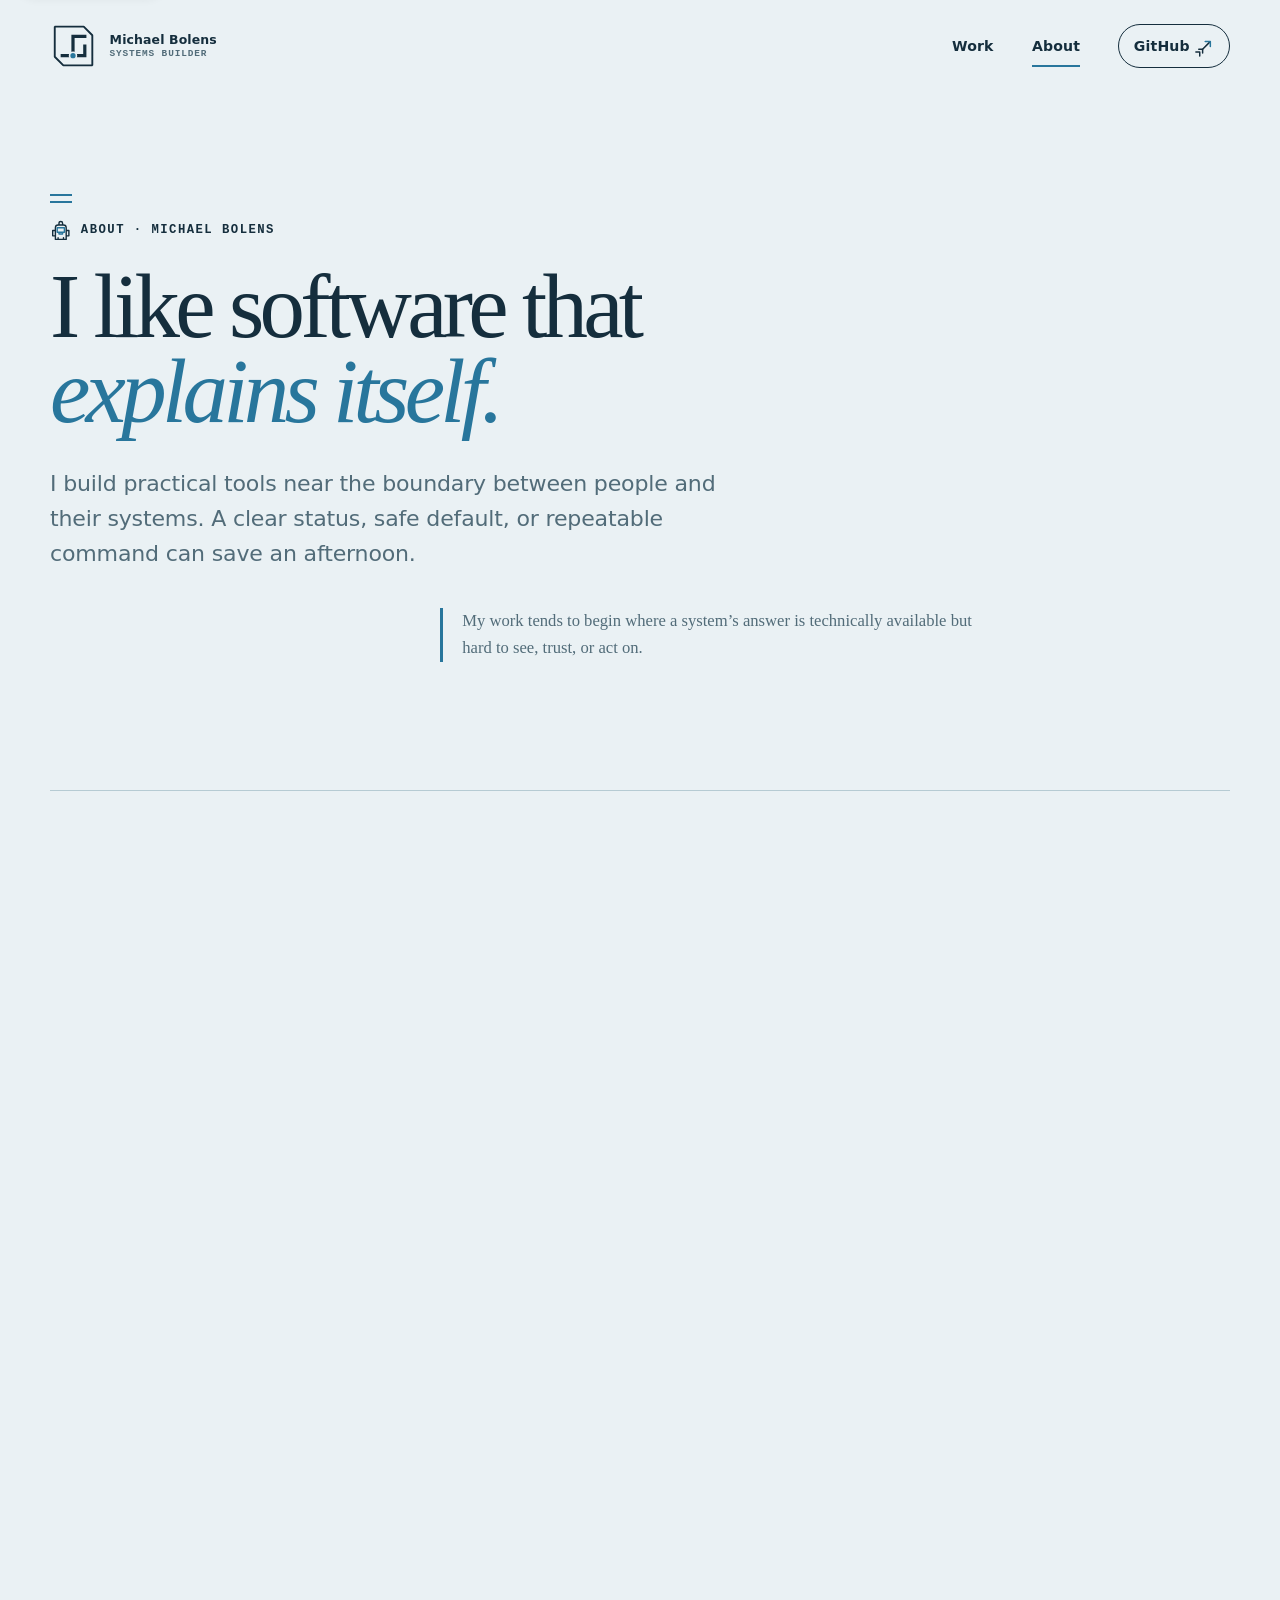
==== commit 30dbf409: "feat(design): add quiet field-guide details" ====
--- a/about/index.html
+++ b/about/index.html
@@ -29,10 +29,10 @@
       </div>
     </section>
     <section class="about-field-notes" aria-labelledby="field-notes-title" data-reveal>
-      <header><p class="eyebrow">Field notes</p><h2 id="field-notes-title">The same instincts travel off-screen.</h2></header>
+      <header><p class="eyebrow">Field notes</p><h2 id="field-notes-title">The same instincts travel off-screen.</h2><svg class="field-contours" viewBox="0 0 240 100" aria-hidden="true" focusable="false"><g class="field-contours-land"><path d="M5 87c29-35 54-8 80-34S108 6 149 13s47 20 85-9M5 69c31-31 52-7 72-31S108-8 150 1M22 99c24-25 48-9 75-35s31-33 60-26 48 12 77-8M57 99c23-9 33-10 51-27s32-20 56-12 44 7 70-8M108 99c27-27 44-15 67-14s42-4 59-12"/></g><path class="field-contours-route" d="M35 80c18-20 42 3 64-25s37-25 70-20"/><circle class="field-contours-point" cx="35" cy="80" r="3"/><path class="field-contours-point" d="m169 30 5 9h-10Z"/></svg></header>
       <dl><div><dt>Preferred terrain</dt><dd>Linux systems, operational tooling, and the seams between them.</dd></div><div><dt>Working bias</dt><dd>Inspectable over magical. Reversible over clever.</dd></div><div><dt>Outside</dt><dd>Hiking, camping, cycling, disc golf, and finding a good local beer.</dd></div></dl>
     </section>
     <section class="availability" data-reveal><p class="eyebrow">Follow the work</p><h2>The repositories carry the full trail: decisions, revisions, and working code.</h2><a class="button" href="https://github.com/bolens">Explore my GitHub profile <span aria-hidden="true">↗</span></a></section>
   </main>
-  <footer class="site-footer wrap"><p>Michael Bolens</p><a href="../">Home <span aria-hidden="true">→</span></a></footer>
+  <footer class="site-footer wrap"><p>Michael Bolens</p><svg class="field-ridge" viewBox="0 0 240 48" aria-hidden="true" focusable="false"><path class="field-ridge-land" d="M2 40h28l22-18 15 10L98 6l33 29 20-16 30 21h57M79 22l19-16 17 15-10-3-7 5-7-7M142 27l9-8 12 9"/><path class="field-ridge-trail" d="M93 46c18-8 45-5 40-11s-28-3-22-9"/><circle class="field-ridge-end" cx="111" cy="26" r="2"/></svg><a href="../">Home <span aria-hidden="true">→</span></a></footer>
 </body></html>
--- a/assets/about.css
+++ b/assets/about.css
@@ -18,12 +18,16 @@
 .about-principles article > p:last-child { max-width: 58ch; margin: .8rem 0 0; color: var(--muted); line-height: 1.65; }
 .about-field-notes { display: grid; grid-template-columns: .8fr 1.4fr; gap: clamp(3rem,8vw,8rem); padding-block: clamp(5rem,9vw,8rem); border-bottom: 1px solid var(--line); }
 .about-field-notes h2 { max-width: 10ch; margin: 0; font: 400 clamp(2.2rem,4.2vw,4rem)/1.02 var(--serif); letter-spacing: -.04em; }
-.about-field-notes dl { margin: 0; }
-.about-field-notes dl div { display: grid; grid-template-columns: minmax(8rem,.55fr) 1fr; gap: 1.5rem; padding: 1.35rem 0; border-bottom: 1px solid var(--line); transition:background var(--motion-fast),box-shadow var(--motion-fast); }
+.about-field-notes dl { min-width:0; margin:0; container-type:inline-size; }
+.about-field-notes dl div { display: grid; grid-template-columns:minmax(0,11rem) minmax(0,1fr); gap:1.5rem; padding:1.35rem 1rem; border-bottom: 1px solid var(--line); transition:background var(--motion-fast),box-shadow var(--motion-fast); }
 .about-field-notes dl div:hover { background:var(--snow); box-shadow:inset 3px 0 var(--copper); }
-.about-field-notes dt { color: var(--copper); font: 700 .72rem/1.4 var(--mono); letter-spacing: .09em; text-transform: uppercase; }
-.about-field-notes dd { margin: 0; color: var(--muted); line-height: 1.6; }
+.about-field-notes dt { align-self:start; min-width:0; color: var(--copper); font: 700 .72rem/1.4 var(--mono); letter-spacing: .09em; text-transform: uppercase; }
+.about-field-notes dd { min-width:0; overflow-wrap:anywhere; margin: 0; color: var(--muted); line-height: 1.6; }
 .availability { margin-top: 5rem; padding: clamp(2rem, 6vw, 5rem); background: var(--ink); color: var(--snow); }
 .availability h2 { max-width: 800px; }
 .availability .button { margin-top: 2.5rem; border-color: var(--snow); background: var(--snow); color: var(--ink); }
 .availability .button:is(:hover,:focus-visible) { color: var(--snow); background: var(--copper); border-color: var(--copper); }
+
+@container (max-width:30rem) {
+  .about-field-notes dl > div { grid-template-columns:minmax(0,1fr); gap:.65rem; }
+}
--- a/assets/site.css
+++ b/assets/site.css
@@ -14,8 +14,19 @@
   --control-height: 2.75rem;
   --control-radius: 999px;
   --surface-radius: 5px;
-  --control-shadow: 0 8px 24px color-mix(in srgb,var(--ink) 12%,transparent);
-  --surface-shadow: 0 24px 70px color-mix(in srgb,var(--ink) 24%,transparent);
+  /* Dark, paper-tinted elevation stays a shadow when text becomes light. */
+  --shadow-color: color-mix(in srgb,var(--paper) 20%,#000);
+  --shadow-contact-alpha: 18%;
+  --shadow-ambient-alpha: 14%;
+  --shadow-contact: color-mix(in srgb,var(--shadow-color) var(--shadow-contact-alpha),transparent);
+  --shadow-ambient: color-mix(in srgb,var(--shadow-color) var(--shadow-ambient-alpha),transparent);
+  --control-shadow: 0 1px 3px -1px var(--shadow-contact),0 4px 12px -4px var(--shadow-ambient);
+  --raised-shadow: 0 2px 4px -2px var(--shadow-contact),0 8px 20px -7px var(--shadow-ambient);
+  --surface-shadow: 0 3px 8px -3px var(--shadow-contact),0 18px 48px -14px var(--shadow-ambient);
+}
+:root[data-theme="night"] { --shadow-contact-alpha:48%; --shadow-ambient-alpha:34%; }
+@media (prefers-color-scheme:dark) {
+  :root:not([data-theme]) { --shadow-contact-alpha:48%; --shadow-ambient-alpha:34%; }
 }
 * { box-sizing: border-box; }
 html { scroll-behavior: smooth; background: var(--paper); }
@@ -31,6 +42,18 @@
 @keyframes skeleton-trace { to { background-position:360% 0,0 0,0 0; } }
 .trail-glyph,.trail-arrow svg,.principle-glyph,.fact-glyph,.field-note-glyph,.detail-glyph,.project-glyph,.control-glyph,.glyph-explorer-item svg,.command-search-glyph,.summary-glyph,.overlay-heading-glyph,.overlay-close svg { --glyph-primary:currentColor; --glyph-accent:var(--copper); --glyph-secondary:currentColor; --glyph-warm:var(--copper); --glyph-cool:var(--copper); fill:none; stroke:currentColor; stroke-linecap:round; stroke-linejoin:round; }
 .button .trail-arrow svg,.nav-cta .trail-arrow svg { --glyph-accent:currentColor; --glyph-secondary:currentColor; --glyph-warm:currentColor; --glyph-cool:currentColor; }
+/* Glyph regions retain two colors even beside accent-colored labels. */
+:root:not(:has(.lost-page)) svg:has(>use[href*="#glyph-"]) {
+  --glyph-primary:var(--ink); --glyph-accent:var(--copper);
+  --glyph-secondary:var(--glyph-primary); --glyph-warm:var(--glyph-accent); --glyph-cool:var(--glyph-accent);
+}
+:root:not(:has(.lost-page)) :is(.button,.nav-cta,.overlay-close,.work-reset) svg:has(>use[href*="#glyph-"]),
+:root:not(:has(.lost-page)) :is(.contact,.availability) .eyebrow>.trail-glyph { --glyph-primary:currentColor; color:inherit; }
+:root:not(:has(.lost-page)) .button:is(:hover,:focus-visible) svg:has(>use[href*="#glyph-"]) { --glyph-accent:var(--ink); }
+:root:not(:has(.lost-page))[data-theme="night"] :is(.contact,.availability) .button svg:has(>use[href*="#glyph-"]) { --glyph-accent:var(--copper); }
+@media (prefers-color-scheme:dark) {
+  :root:not(:has(.lost-page)):not([data-theme]) :is(.contact,.availability) .button svg:has(>use[href*="#glyph-"]) { --glyph-accent:var(--copper); }
+}
 svg:has(>use[href*="#glyph-"]) { overflow:visible; }
 svg:has(>use[href*="#glyph-"])>use { transform-box:view-box; transform-origin:center; }
 svg:has(>use[href$="#glyph-trailhead"]) { --glyph-motion:none; }
@@ -101,7 +124,7 @@
 .palette-swatches { display:flex; overflow:hidden; height:1rem; border:1px solid color-mix(in srgb,var(--ink) 25%,transparent); border-radius:999px; }.palette-swatches i { flex:1; background:var(--option-paper); }.palette-swatches i:nth-child(2) { background:var(--option-ink); }.palette-swatches i:nth-child(3) { background:var(--option-accent); }.palette-swatches i:nth-child(4) { background:var(--option-terrain); }.palette-swatches i:nth-child(5) { background:var(--option-water); }
 .command-palette { color-scheme:inherit; width: min(42rem,calc(100vw - 2rem)); max-height: min(45rem,calc(100dvh - 2rem)); margin: clamp(1rem,8vh,5rem) auto auto; padding: 0; overflow: hidden; border: 1px solid var(--line); border-radius:var(--surface-radius); background: var(--snow); color: var(--ink); box-shadow:var(--surface-shadow); }
 .command-palette[open],.shortcut-overlay[open],.glyph-explorer[open] { animation:overlay-arrive var(--motion-medium) var(--ease-route) both; }
-.command-palette::backdrop { background: color-mix(in srgb,var(--ink) 42%,transparent); backdrop-filter: blur(7px); }
+.command-palette::backdrop { background: color-mix(in srgb,var(--shadow-color) 42%,transparent); backdrop-filter: blur(7px); }
 .overlay-header { display:flex; min-height:4.6rem; align-items:center; justify-content:space-between; gap:1rem; padding:.85rem 1rem; border-bottom:1px solid var(--line); background:linear-gradient(105deg,color-mix(in srgb,var(--paper) 76%,transparent),var(--snow)); }
 .overlay-heading { display:flex; min-width:0; align-items:center; gap:.8rem; }
 .overlay-heading p { margin:0 0 .16rem; color:var(--copper); font:700 .62rem/1.3 var(--mono); letter-spacing:.09em; text-transform:uppercase; }
@@ -134,8 +157,8 @@
 .command-empty { margin: 0; padding: 2.5rem 1rem; color: var(--muted); text-align: center; }
 .command-palette footer { display: flex; flex-wrap:wrap; gap:.55rem 1rem; padding: .65rem 1rem; border-top: 1px solid var(--line); color: var(--muted); font: 700 .65rem/1.4 var(--mono); }
 .command-palette footer span { display: flex; align-items: center; gap: .3rem; }
-.shortcut-overlay { color-scheme:inherit; width:min(34rem,calc(100vw - 2rem)); max-height:calc(100dvh - 2rem); margin:clamp(1rem,12vh,7rem) auto auto; padding:0; overflow:auto; border:1px solid var(--line); border-radius:var(--surface-radius,5px); background:var(--snow); color:var(--ink); box-shadow:var(--surface-shadow,0 28px 90px color-mix(in srgb,var(--ink) 28%,transparent)); }
-.shortcut-overlay::backdrop { background:color-mix(in srgb,var(--ink) 42%,transparent); backdrop-filter:blur(7px); }
+.shortcut-overlay { color-scheme:inherit; width:min(34rem,calc(100vw - 2rem)); max-height:calc(100dvh - 2rem); margin:clamp(1rem,12vh,7rem) auto auto; padding:0; overflow:auto; border:1px solid var(--line); border-radius:var(--surface-radius,5px); background:var(--snow); color:var(--ink); box-shadow:var(--surface-shadow); }
+.shortcut-overlay::backdrop { background:color-mix(in srgb,var(--shadow-color) 42%,transparent); backdrop-filter:blur(7px); }
 .shortcut-overlay table { width:100%; border-collapse:collapse; }
 .shortcut-overlay th,.shortcut-overlay td { padding:.72rem 1.15rem; border-bottom:1px solid var(--line); text-align:left; }
 .shortcut-overlay thead th { color:var(--muted); font:700 .64rem/1.3 var(--mono); letter-spacing:.08em; text-transform:uppercase; }
@@ -145,7 +168,7 @@
 .glyph-explorer { color-scheme:inherit; width:min(58rem,calc(100vw - 2rem)); max-height:calc(100dvh - 2rem); grid-template-rows:auto auto minmax(0,1fr) auto; margin:1rem auto; padding:0; overflow:hidden; border:1px solid var(--line); border-radius:var(--surface-radius); background:var(--snow); color:var(--ink); box-shadow:var(--surface-shadow); }
 .glyph-explorer:focus { outline:0; }
 .glyph-explorer[open] { display:grid; }
-.glyph-explorer::backdrop { background:color-mix(in srgb,var(--ink) 42%,transparent); backdrop-filter:blur(7px); }
+.glyph-explorer::backdrop { background:color-mix(in srgb,var(--shadow-color) 42%,transparent); backdrop-filter:blur(7px); }
 .glyph-explorer-help { margin:0; padding:.8rem 1rem; border-bottom:1px solid var(--line); color:var(--muted); font:.82rem/1.4 var(--sans); }
 .glyph-explorer-grid { display:grid; grid-template-columns:repeat(auto-fit,minmax(7.5rem,1fr)); gap:1px; overflow:auto; padding:1px; background:var(--line); }
 .glyph-explorer-item { display:grid; min-height:7.5rem; place-items:center; align-content:center; gap:.7rem; padding:1rem .6rem; border:0; background:var(--snow); color:var(--ink); cursor:pointer; }
@@ -168,7 +191,7 @@
 .wrap { width: var(--wrap); margin-inline: auto; }
 .skip-link { position:fixed; z-index:50; isolation:isolate; top:.75rem; left:.75rem; display:inline-flex; min-height:var(--control-height); align-items:center; overflow:clip; padding:.85rem 1.15rem; border:1px solid var(--ink); border-radius:var(--control-radius); background:var(--ink); color:var(--snow); box-shadow:var(--control-shadow); transform:translateY(calc(-100% - 1rem)); text-decoration:none; font-size:.86rem; font-weight:700; transition:translate var(--motion-medium) var(--ease-route),scale var(--motion-fast),background var(--motion-fast),color var(--motion-fast),border-color var(--motion-fast),box-shadow var(--motion-medium) var(--ease-route),transform 0s var(--motion-medium); }
 .skip-link::after { content:''; position:absolute; z-index:-1; inset:-40% auto -40% -35%; width:24%; pointer-events:none; background:color-mix(in srgb,var(--snow) 24%,transparent); rotate:14deg; translate:-220% 0; transition:translate var(--motion-page) var(--ease-route); }
-.skip-link:is(:focus,:focus-visible) { transform:none; translate:0 var(--motion-hover-lift); border-color:var(--copper); background:var(--copper); box-shadow:0 9px 22px color-mix(in srgb,var(--ink) 14%,transparent); transition-delay:0s; }
+.skip-link:is(:focus,:focus-visible) { transform:none; translate:0 var(--motion-hover-lift); border-color:var(--copper); background:var(--copper); box-shadow:var(--raised-shadow); transition-delay:0s; }
 .skip-link:is(:focus,:focus-visible)::after { translate:620% 0; }
 .skip-link:active { translate:0; scale:.97; }
 :focus-visible { outline: 3px solid var(--copper); outline-offset: 4px; }
@@ -226,7 +249,7 @@
 .hero-actions { display: flex; flex-wrap: wrap; align-items: center; gap: 1.4rem; margin-top: 2.3rem; }
 .button { position:relative; isolation:isolate; display: inline-flex; min-height:var(--control-height); align-items: center; gap: 1.5rem; overflow:clip; border: 1px solid var(--ink); border-radius:var(--control-radius); padding: .85rem 1.15rem; background: var(--ink); color: var(--snow); text-decoration: none; font-size: .86rem; font-weight: 700; transition: translate var(--motion-medium) var(--ease-route), scale var(--motion-fast), background var(--motion-fast), color var(--motion-fast), border-color var(--motion-fast), box-shadow var(--motion-medium) var(--ease-route); }
 .button::after { content:''; position:absolute; z-index:0; inset:-40% auto -40% -35%; width:24%; pointer-events:none; background:color-mix(in srgb,var(--snow) 24%,transparent); rotate:14deg; translate:-220% 0; transition:translate var(--motion-page) var(--ease-route); }
-.button:is(:hover,:focus-visible) { translate: 0 var(--motion-hover-lift); background: var(--copper); border-color: var(--copper); box-shadow:0 9px 22px color-mix(in srgb,var(--ink) 14%,transparent); }
+.button:is(:hover,:focus-visible) { translate: 0 var(--motion-hover-lift); background: var(--copper); border-color: var(--copper); box-shadow:var(--raised-shadow); }
 .button:is(:hover,:focus-visible)::after { translate:620% 0; }
 .button:active { translate: 0; scale: .97; }
 .text-link { padding: .6rem 0; font-size: .9rem; font-weight: 700; text-decoration-color:color-mix(in srgb,var(--copper) 45%,transparent); text-underline-offset: .3rem; transition:color var(--motion-fast),text-decoration-color var(--motion-fast),text-underline-offset var(--motion-medium) var(--ease-route); }
@@ -305,29 +328,20 @@
 :root[data-page-direction="back"] { --page-travel: -12px; --page-exit: 6px; }
 :root[data-page-arrived] :is(.hero-copy,.signal-map),:root[data-page-arrived] .hero::after,
 :root[data-page-arrived] :is(.page-intro,.case-intro) > :is(.eyebrow,h1,.lede) { animation:none; }
-:root:not(:has(.lost-page)) :is(.hero-copy,.page-intro,.case-intro) > .eyebrow { view-transition-name: page-meta; }
-:root:not(:has(.lost-page)) :is(.hero-copy,.page-intro,.case-intro) > h1 { view-transition-name: page-title; }
-:root:not(:has(.lost-page)) :is(.hero-copy,.page-intro,.case-intro) > .lede { view-transition-name: page-lede; }
-/* Footer and next-case links belong to their scroll position, not a flying shared layer. */
-:root:not(:has(.lost-page)) :is(.site-footer,.case-next) { view-transition-name:none; }
+/* Capture the reading surface once at viewport size. Separate headings and
+   full-document groups otherwise interpolate large widths/heights on navigation. */
+:root:not(:has(.lost-page)) :is(main,.hero-copy>.eyebrow,.hero-copy>h1,.hero-copy>.lede,.page-intro>.eyebrow,.page-intro>h1,.page-intro>.lede,.case-intro>.eyebrow,.case-intro>h1,.case-intro>.lede,.breadcrumb,.case-facts,.case-route,.site-footer,.case-next) { view-transition-name:none; }
 ::view-transition { pointer-events:none; }
 ::view-transition-image-pair(*) { isolation:auto; }
 ::view-transition-old(*),::view-transition-new(*) { mix-blend-mode:normal; }
-::view-transition-group(*) { animation-duration:360ms; animation-timing-function:var(--ease-route); }
-::view-transition-old(root) { animation:160ms ease-out both page-fade-out; }
-::view-transition-new(root) { animation:240ms ease-out both page-fade-in; }
-::view-transition-old(page-body) { animation:160ms ease-out both page-out; }
-::view-transition-new(page-body) { animation:320ms 30ms var(--ease-route) both page-in; }
-/* Keep the mark present; only crossfade changing navigation states. */
+/* Static snapshot geometry leaves only opacity and a small translation to animate. */
+::view-transition-group(root),::view-transition-group(site-mark),::view-transition-group(site-nav) { animation:none; }
+::view-transition-old(root) { animation:120ms ease-out both page-out; }
+::view-transition-new(root) { animation:260ms var(--ease-route) both page-in; }
 ::view-transition-old(site-mark) { animation:none; opacity:0; }
 ::view-transition-new(site-mark) { animation:none; }
 ::view-transition-old(site-nav) { animation:120ms ease-out both page-fade-out; }
 ::view-transition-new(site-nav) { animation:180ms ease-out both page-fade-in; }
-::view-transition-old(page-meta),::view-transition-old(page-title),::view-transition-old(page-lede),
-::view-transition-old(case-breadcrumb),::view-transition-old(case-facts),::view-transition-old(case-route) { animation:120ms ease-out both page-fade-out; }
-::view-transition-new(page-meta),::view-transition-new(case-breadcrumb) { animation:280ms var(--ease-route) both page-in; }
-::view-transition-new(page-title) { animation:320ms 20ms var(--ease-route) both page-in; }
-::view-transition-new(page-lede),::view-transition-new(case-facts),::view-transition-new(case-route) { animation:320ms 40ms var(--ease-route) both page-in; }
 @keyframes page-fade-out { to { opacity:0; } }
 @keyframes page-fade-in { from { opacity:0; } }
 @keyframes page-out { to { opacity:0; translate:var(--page-exit) 0; } }
@@ -345,7 +359,7 @@
   .toolbox, .current, .contact, .hobbies, .about-grid, .about-field-notes { grid-template-columns: 1fr; }.toolbox,.current,.contact { gap: 2rem; }.hobbies { gap: 2rem; }.about-heading { position: static; }.about-heading h2,.about-field-notes h2 { max-width: 14ch; }.about-field-notes { gap: 2rem; }
   .hobbies-heading { display: grid; grid-template-columns: 1fr 2fr; gap: 1rem; align-items: start; }.hobbies-heading .eyebrow { margin: .3rem 0 0; }
   .hobby-route { --hobby-stagger:0rem; }.hobby-route ul { grid-template-columns: repeat(5,1fr); }.hobby-route li:nth-child(even) { translate: none; }
-  .index-list a { grid-template-columns:1.6rem minmax(0,1fr) 1.5rem; gap:1rem; }.index-list .project-glyph { grid-column:1; grid-row:1 / span 2; }.index-list span { grid-column:2; grid-row:1; }.index-list i { grid-column:2; grid-row:2; }.index-list strong { grid-column:3; grid-row:1 / span 2; }
+  .index-list a { grid-template-columns:1.6rem minmax(0,1fr) 2rem; gap:1rem; }.index-list .project-glyph { grid-column:1; grid-row:1 / span 2; }.index-list a>span { grid-column:2; grid-row:1; }.index-list a>i { grid-column:2; grid-row:2; }.index-list a>strong { grid-column:3; grid-row:1 / span 2; }
   .case-thesis { grid-template-columns: 1fr; gap: .45rem; }.case-facts { grid-template-columns: 1fr; }.case-facts div + div { border-top: 1px solid var(--line); }
   .case-story > section { grid-template-columns: 1fr; gap: 1.5rem; }.case-story > section .eyebrow { margin-bottom: 0; }.case-next { grid-template-columns: 1fr; gap: .8rem; }
 }
@@ -403,3 +417,26 @@
 .glyph-explorer-item:is(:hover,:focus-visible)>svg>use { --glyph-trail-blaze-brush-motion:glyph-trail-blaze-brush 680ms var(--ease-route); --glyph-marshmallow-roast-motion:glyph-marshmallow-roast-turn 680ms var(--ease-pop); }
 
 /* 404 · cryptid night watch */
+
+/* Field-guide details stay in the margins and carry no motion or interaction. */
+:root:not(:has(.lost-page)) :is(.section-heading,.page-intro) { position:relative; }
+:root:not(:has(.lost-page)) :is(.section-heading,.page-intro)::before { content:''; display:block; position:absolute; inset-block-start:-1.6rem; inset-inline-start:0; width:1.35rem; height:.3rem; border-block:2px solid var(--copper); pointer-events:none; }
+.field-ridge { width:clamp(7rem,16vw,13rem); height:auto; flex:none; fill:none; stroke-linecap:round; stroke-linejoin:round; pointer-events:none; }
+.field-ridge-land { stroke:var(--ink); stroke-width:1; opacity:.42; }
+.field-ridge-trail { stroke:var(--copper); stroke-width:1.3; stroke-dasharray:2 3; }
+.field-ridge-end { fill:var(--copper); stroke:none; }
+.field-contours { display:block; width:min(15rem,100%); height:auto; margin-block-start:2rem; fill:none; stroke-linecap:round; stroke-linejoin:round; pointer-events:none; }
+.field-contours-land { stroke:var(--ink); stroke-width:1; opacity:.18; }
+.field-contours-route { stroke:var(--copper); stroke-width:1.3; stroke-dasharray:3 4; }
+.field-contours-point { stroke:var(--copper); stroke-width:1.3; fill:var(--paper); }
+@media (max-width:600px) {
+  :root:not(:has(.lost-page)) .site-footer { flex-wrap:wrap; column-gap:1rem; row-gap:1rem; }
+  .site-footer:has(.field-ridge) .shortcut-hint { order:3; width:100%; text-align:center; }
+  .site-footer:has(.field-ridge)>a { margin-inline-start:auto; }
+  .field-ridge { order:-1; width:100%; height:2.5rem; }
+  .field-contours { width:10rem; margin-block-start:1.25rem; }
+}
+@media print, (forced-colors:active) {
+  .field-ridge,.field-contours { display:none; }
+  :root:not(:has(.lost-page)) :is(.section-heading,.page-intro)::before { display:none; }
+}
